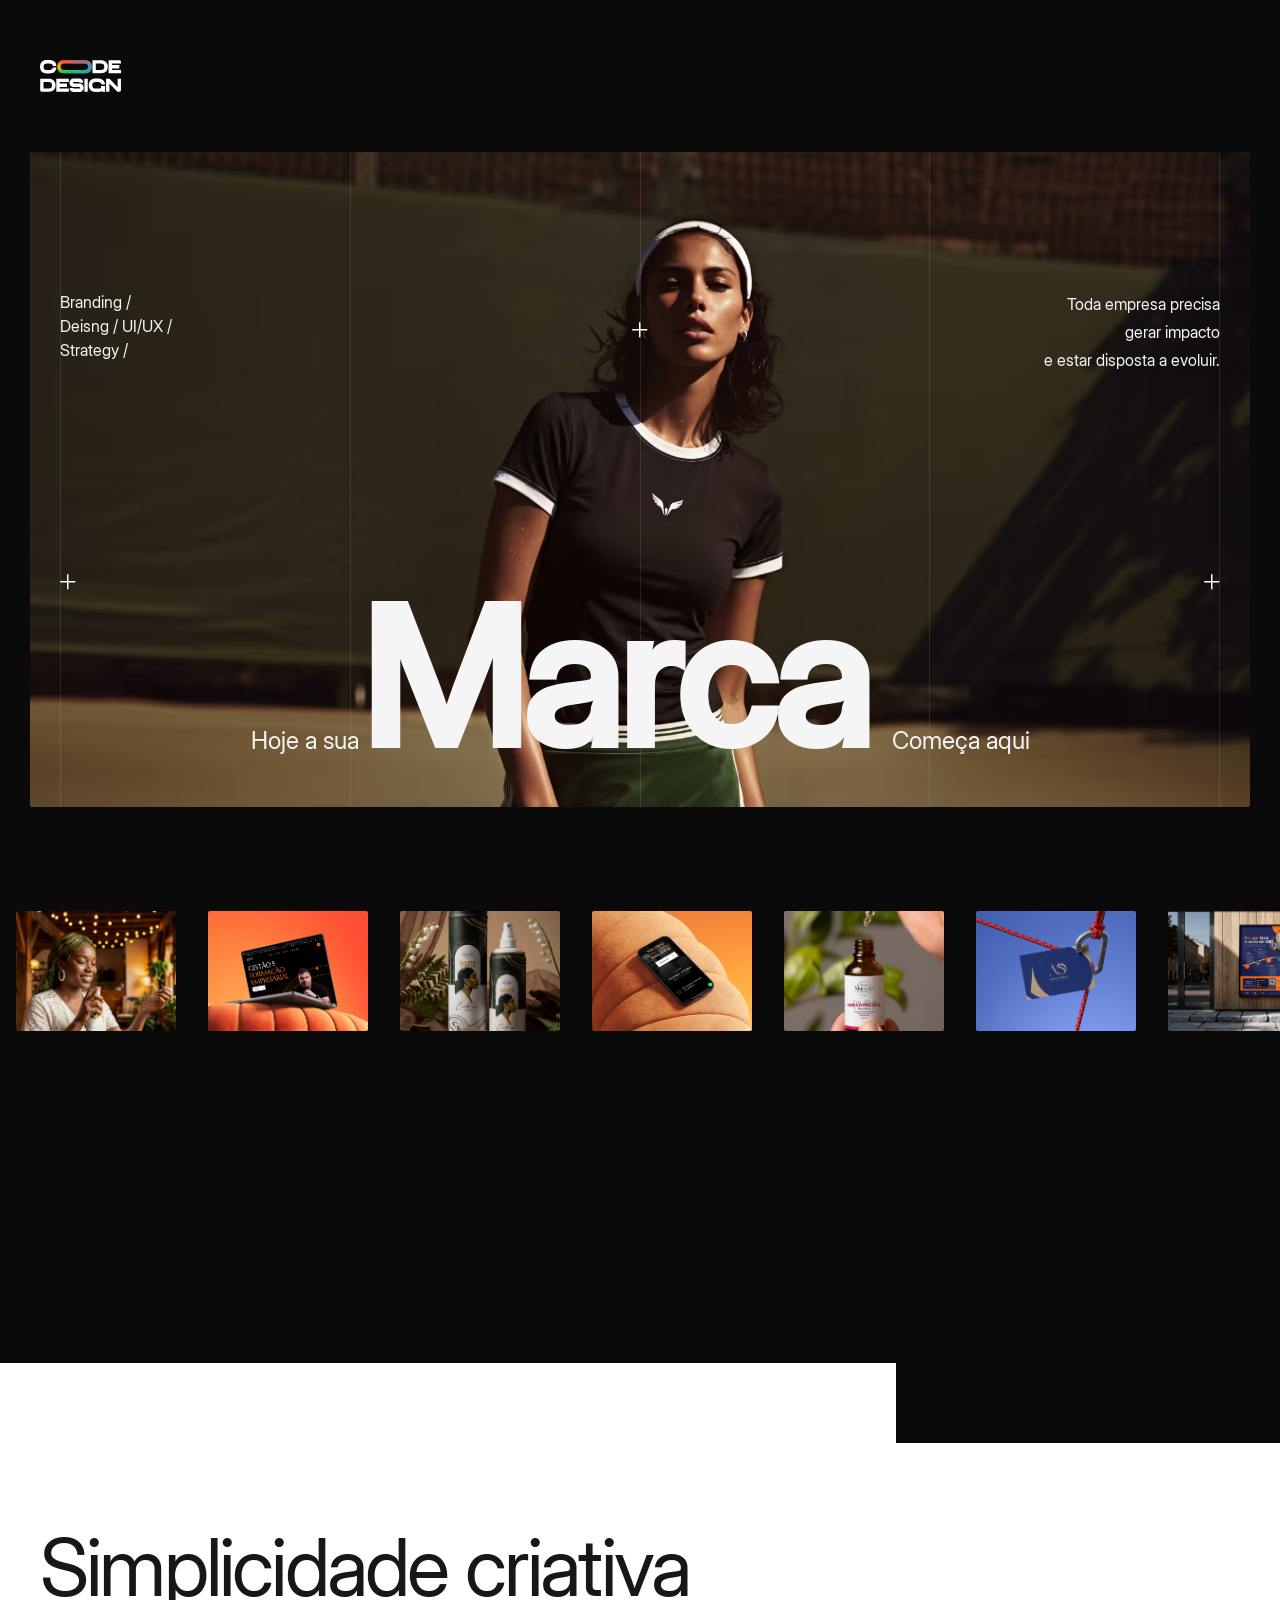
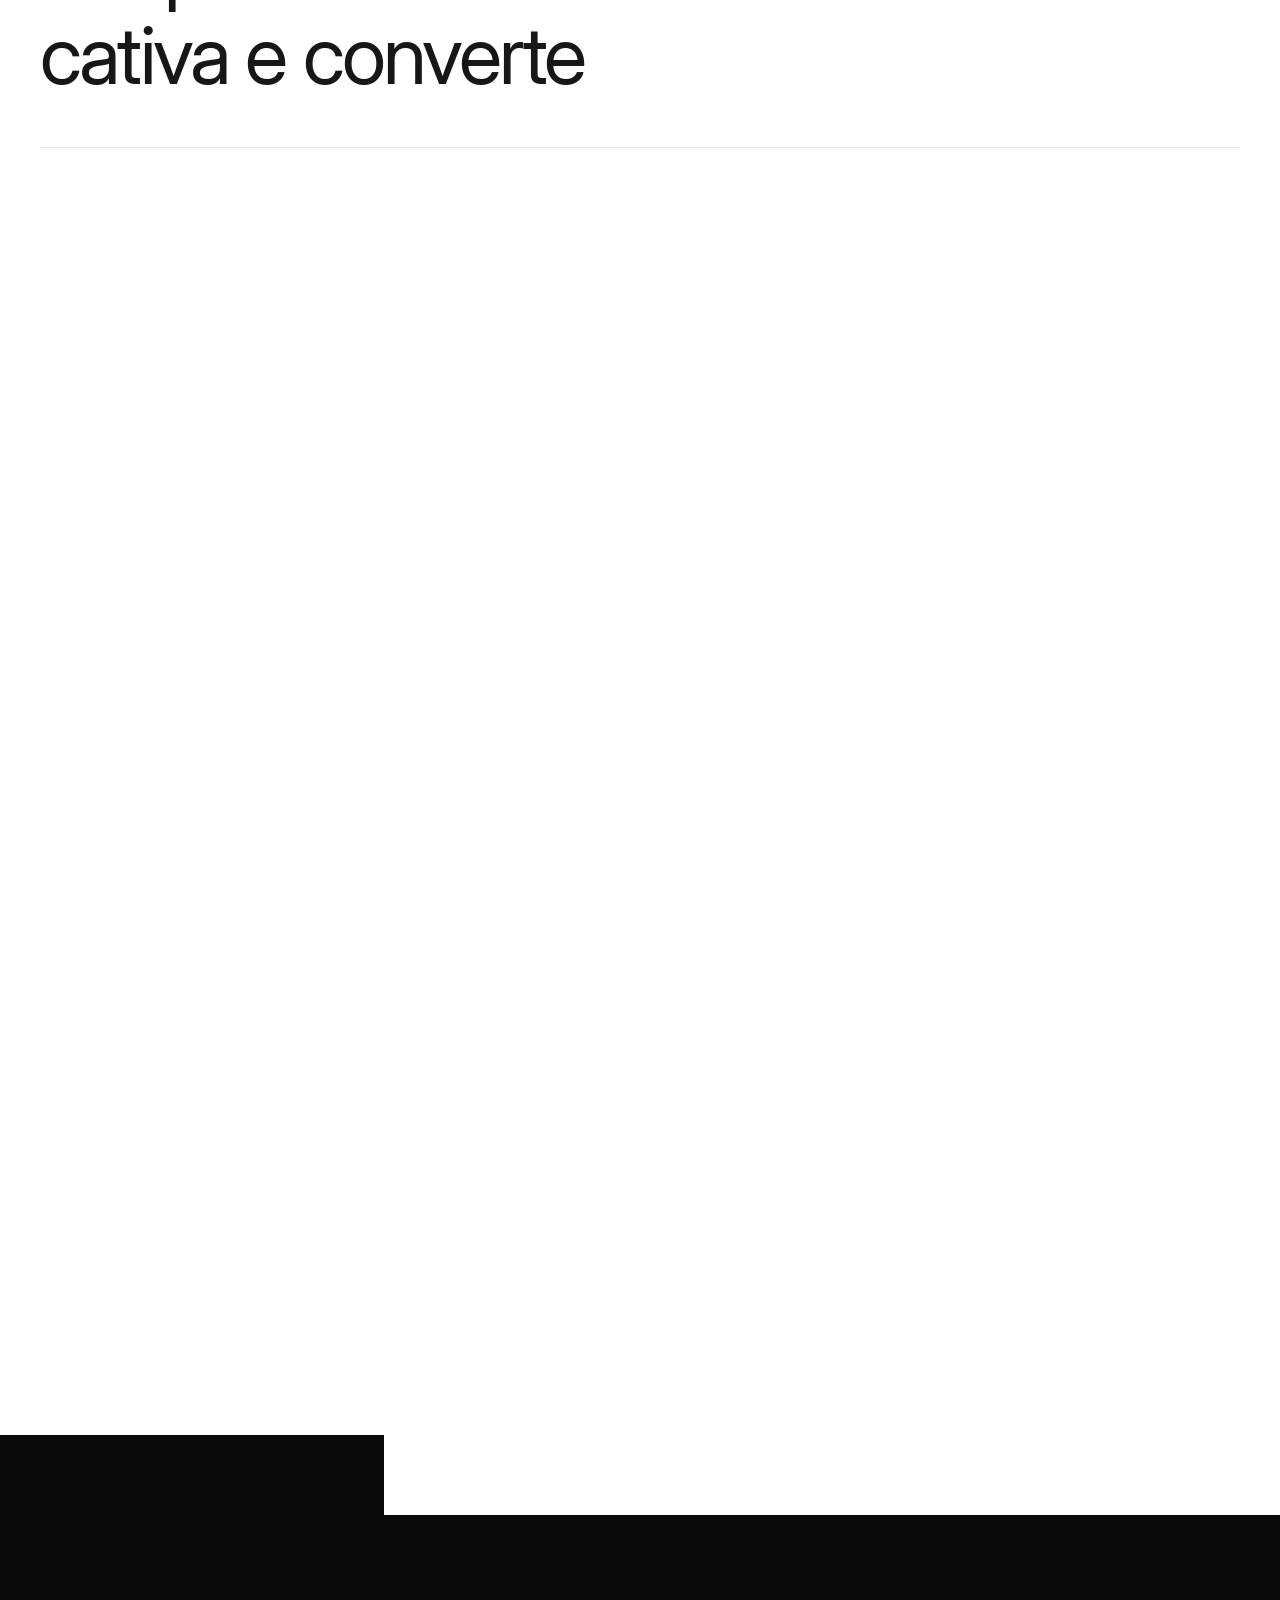
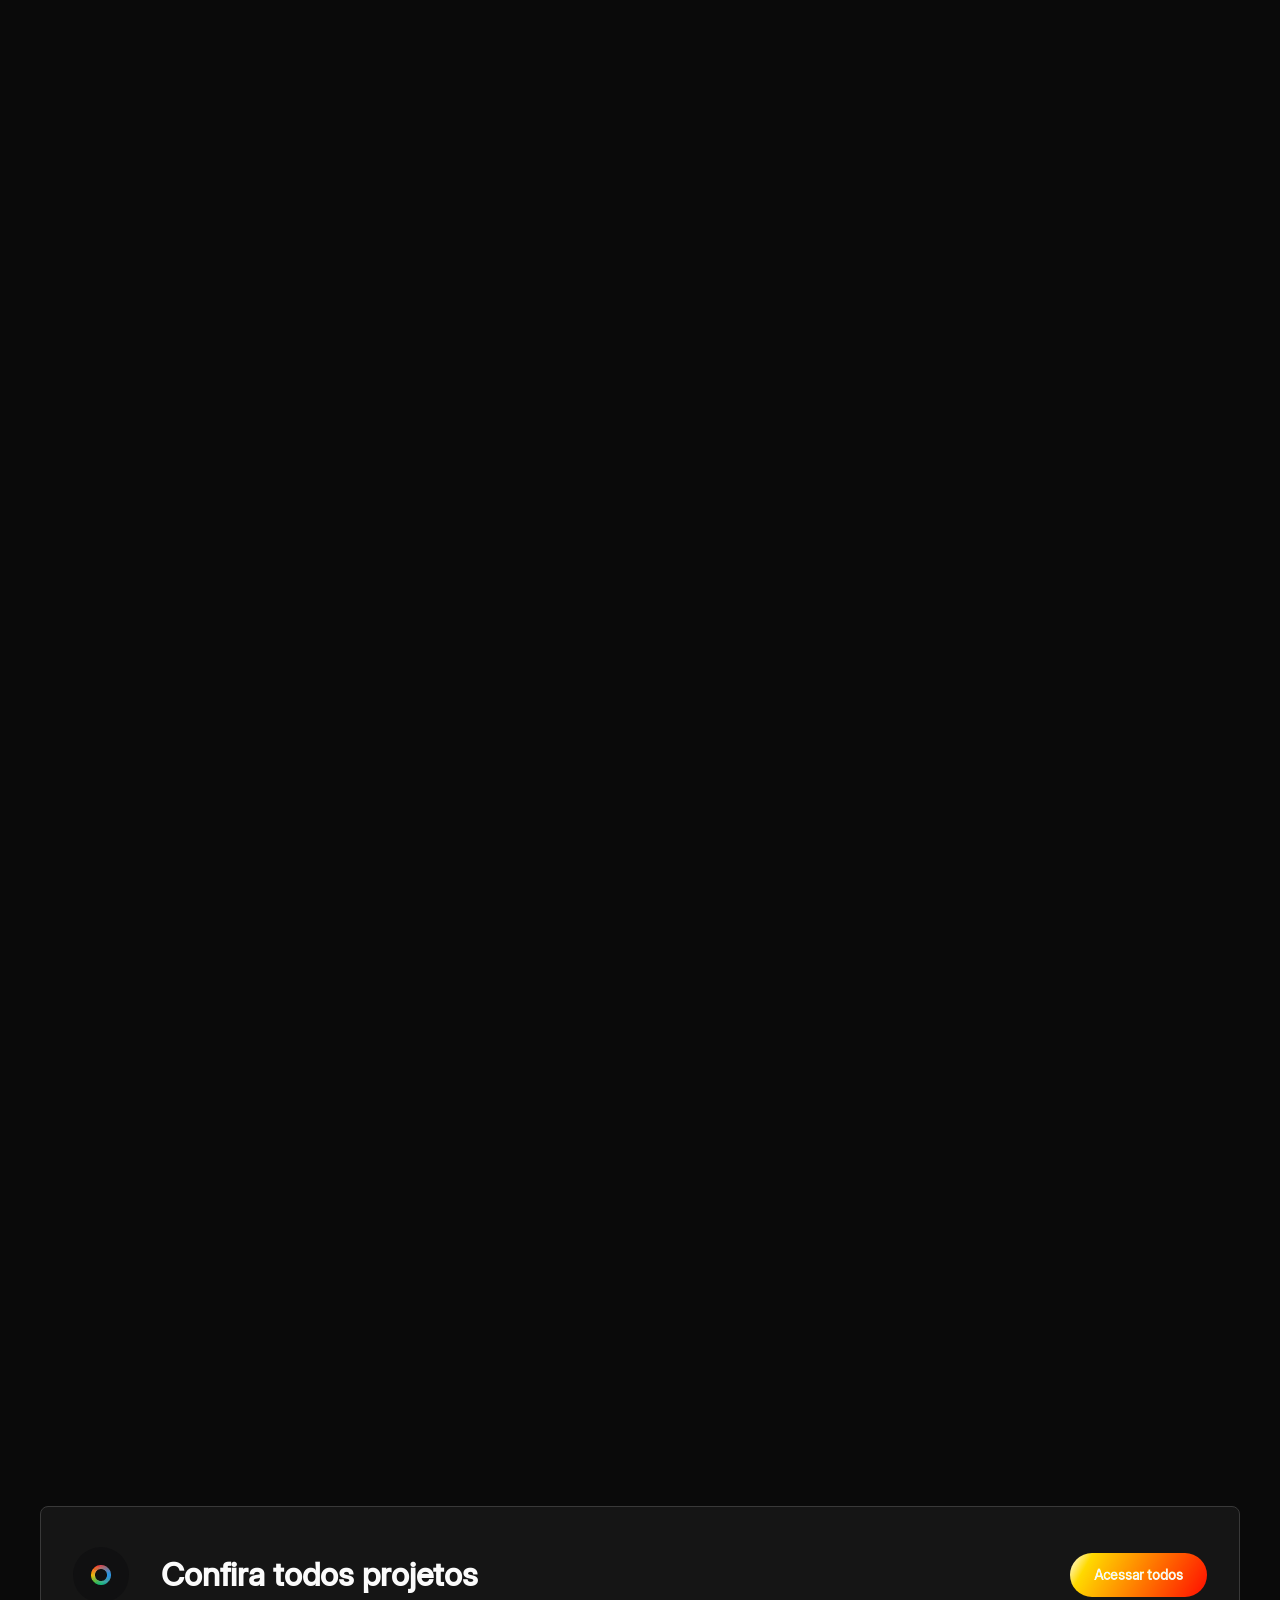
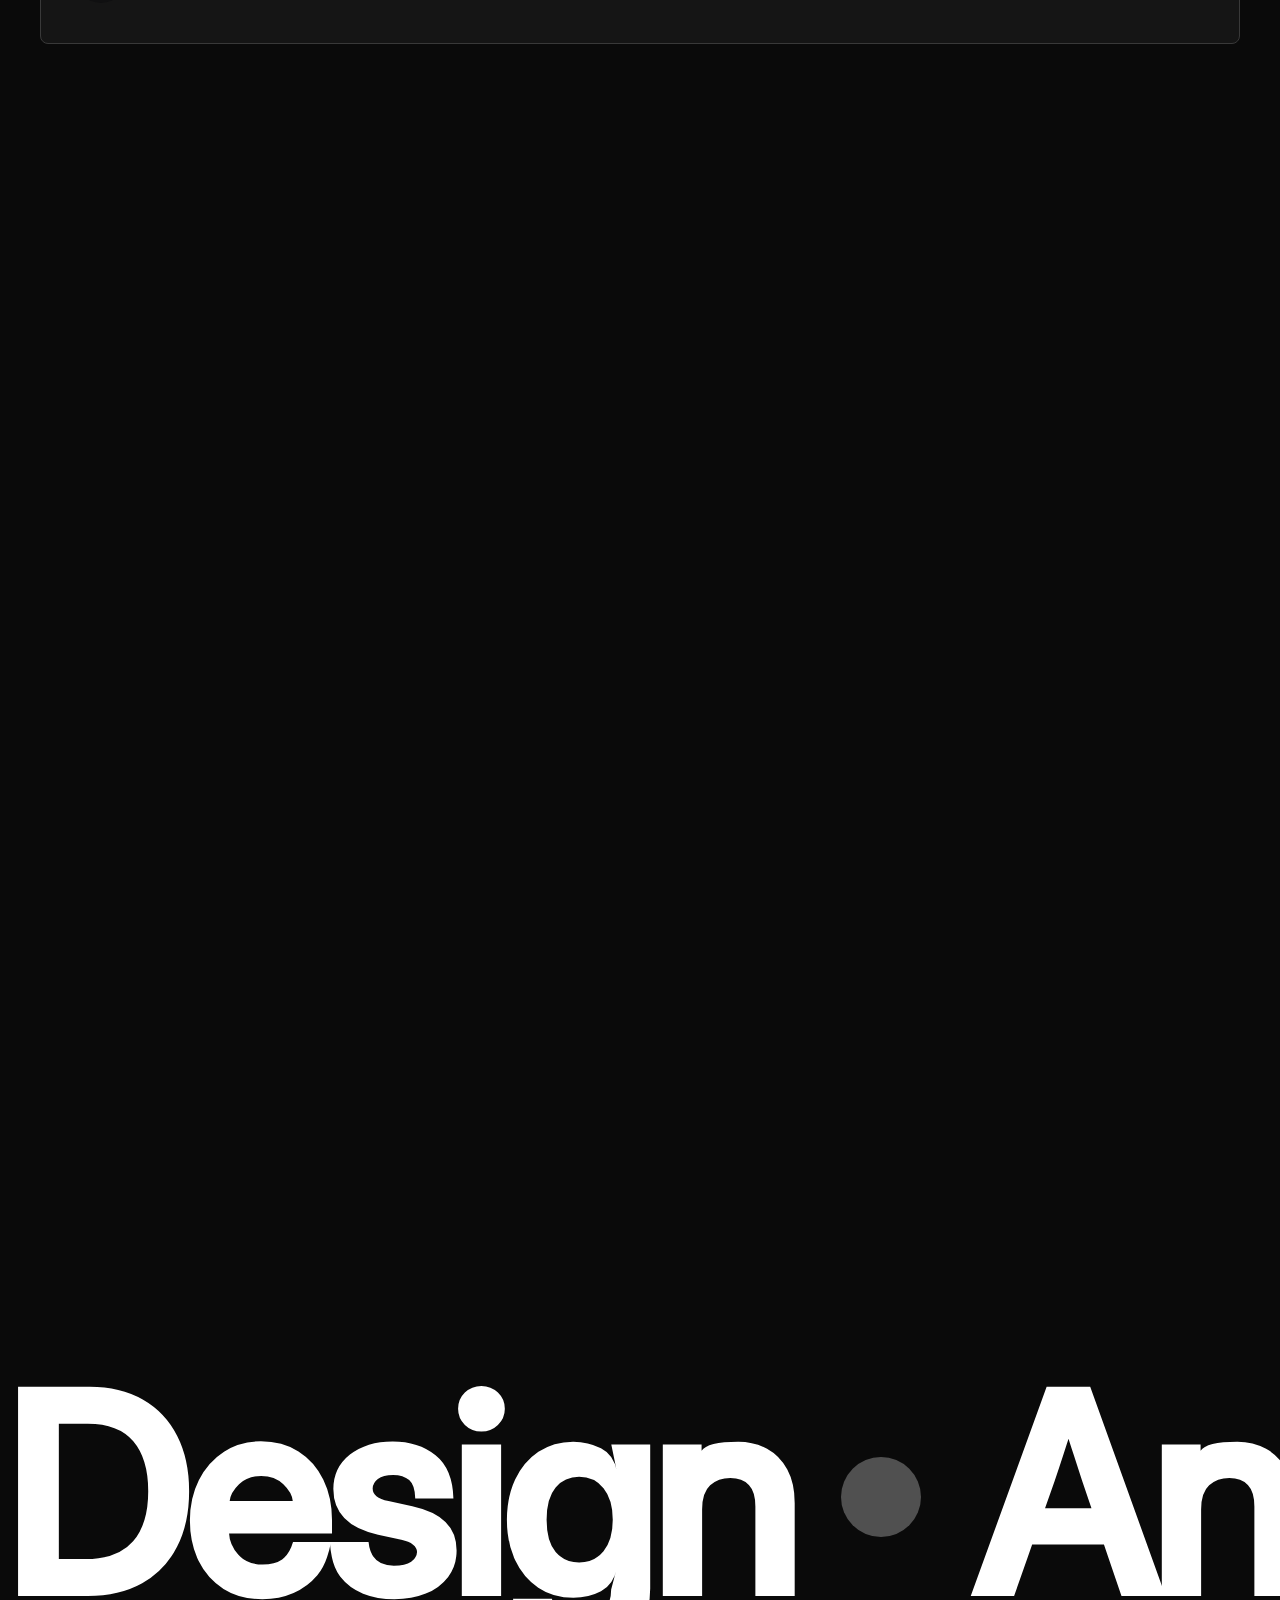
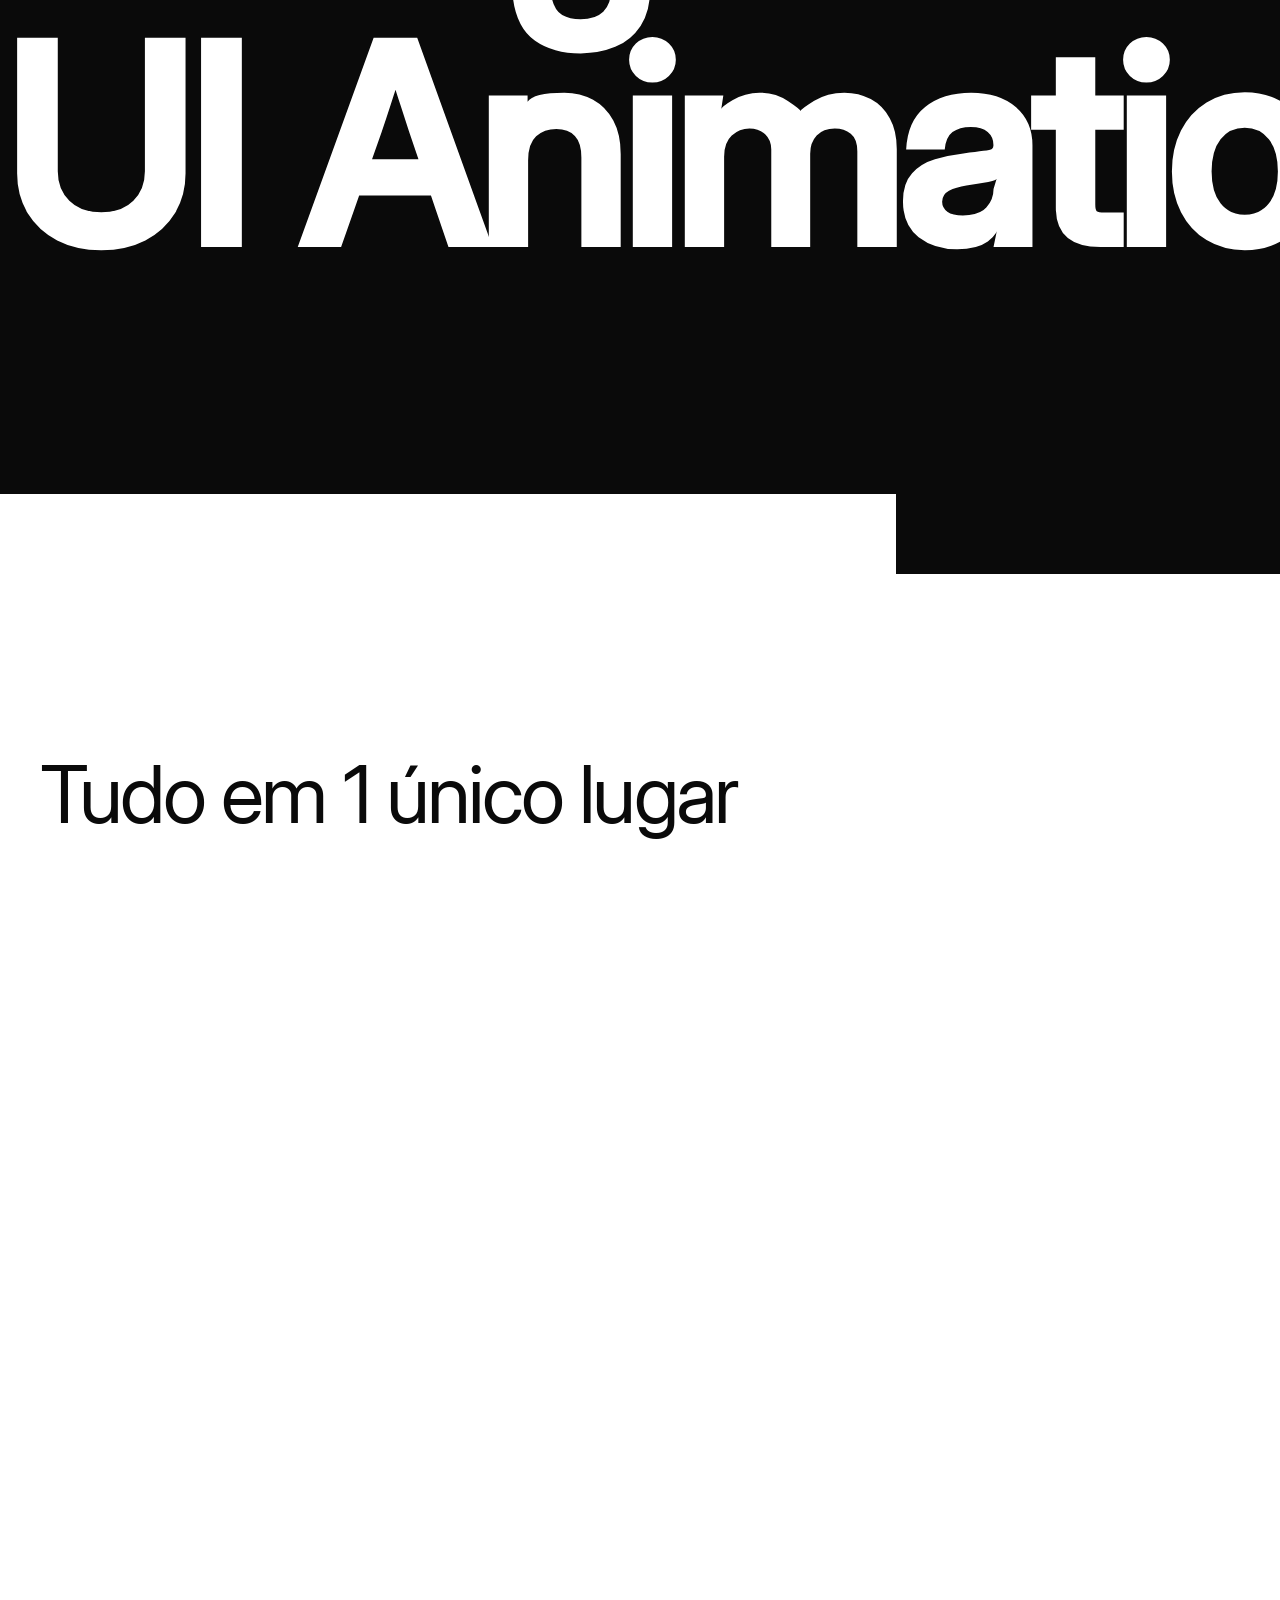
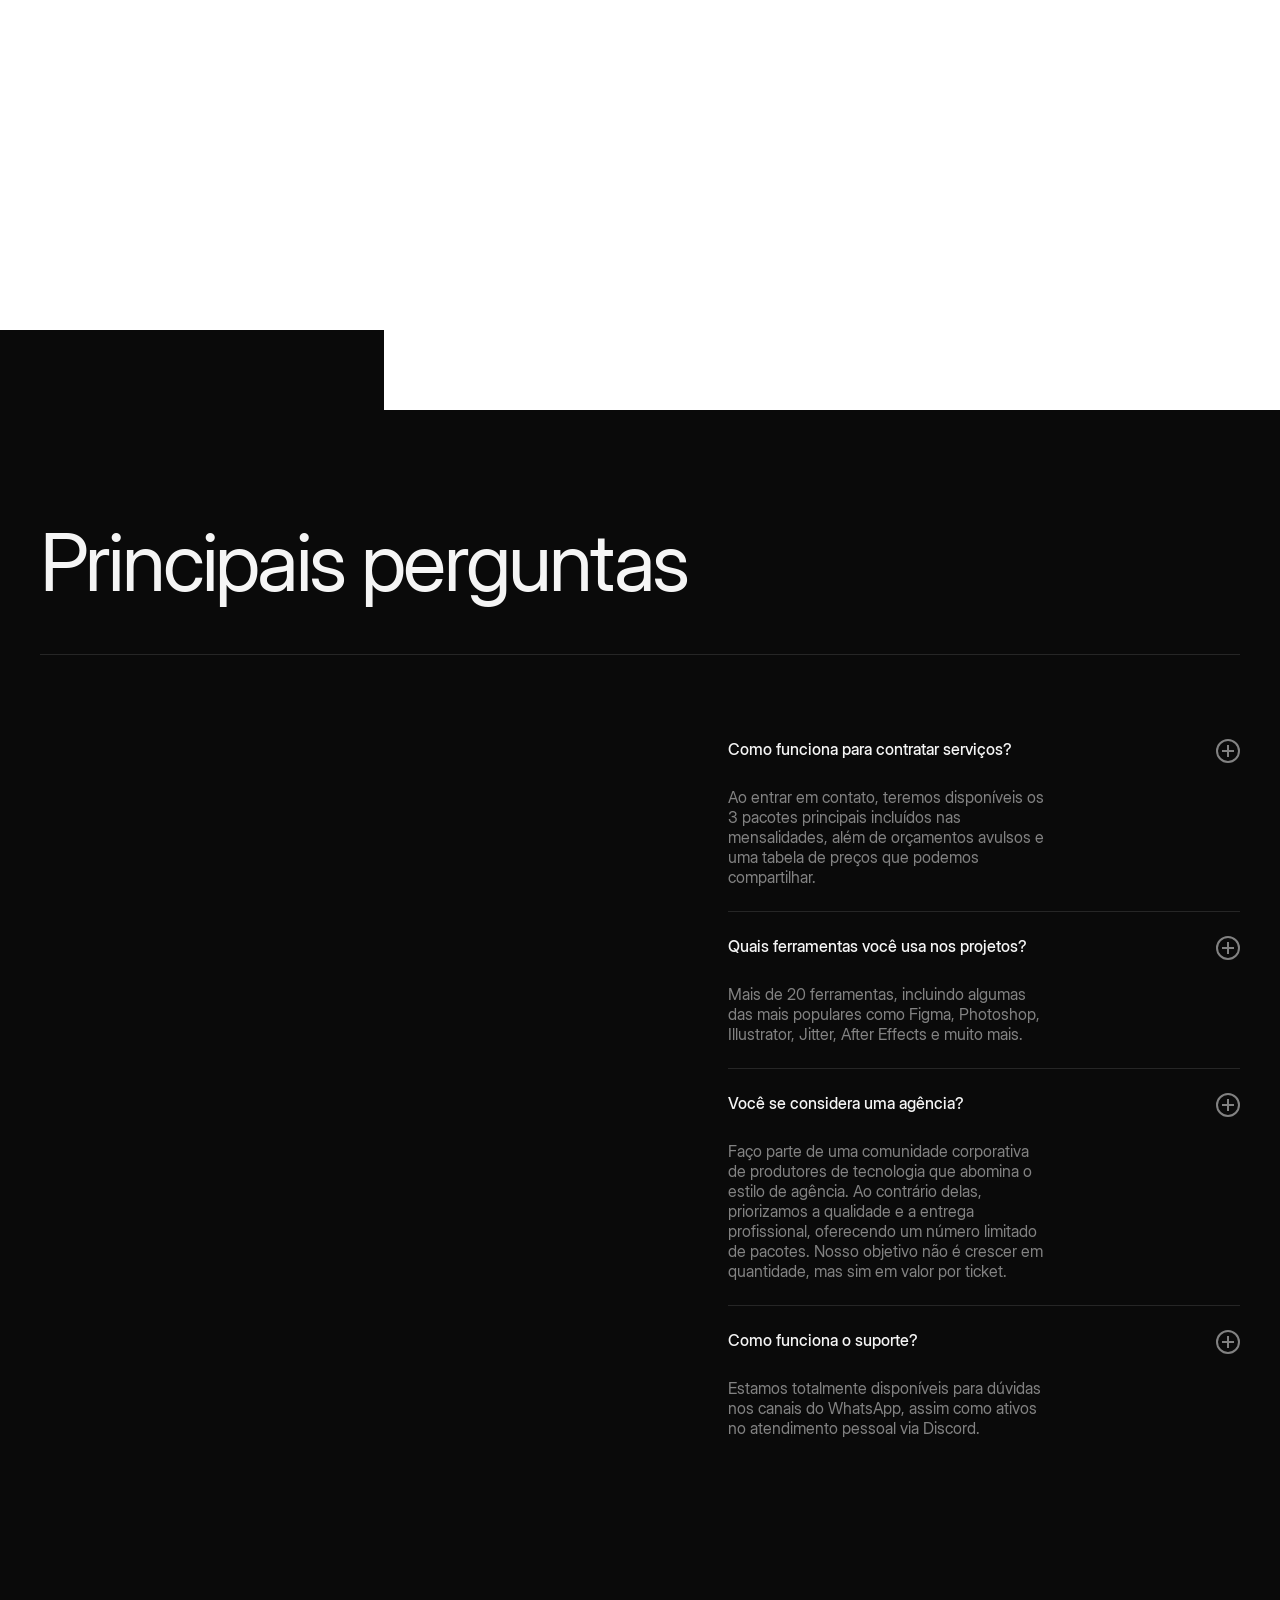
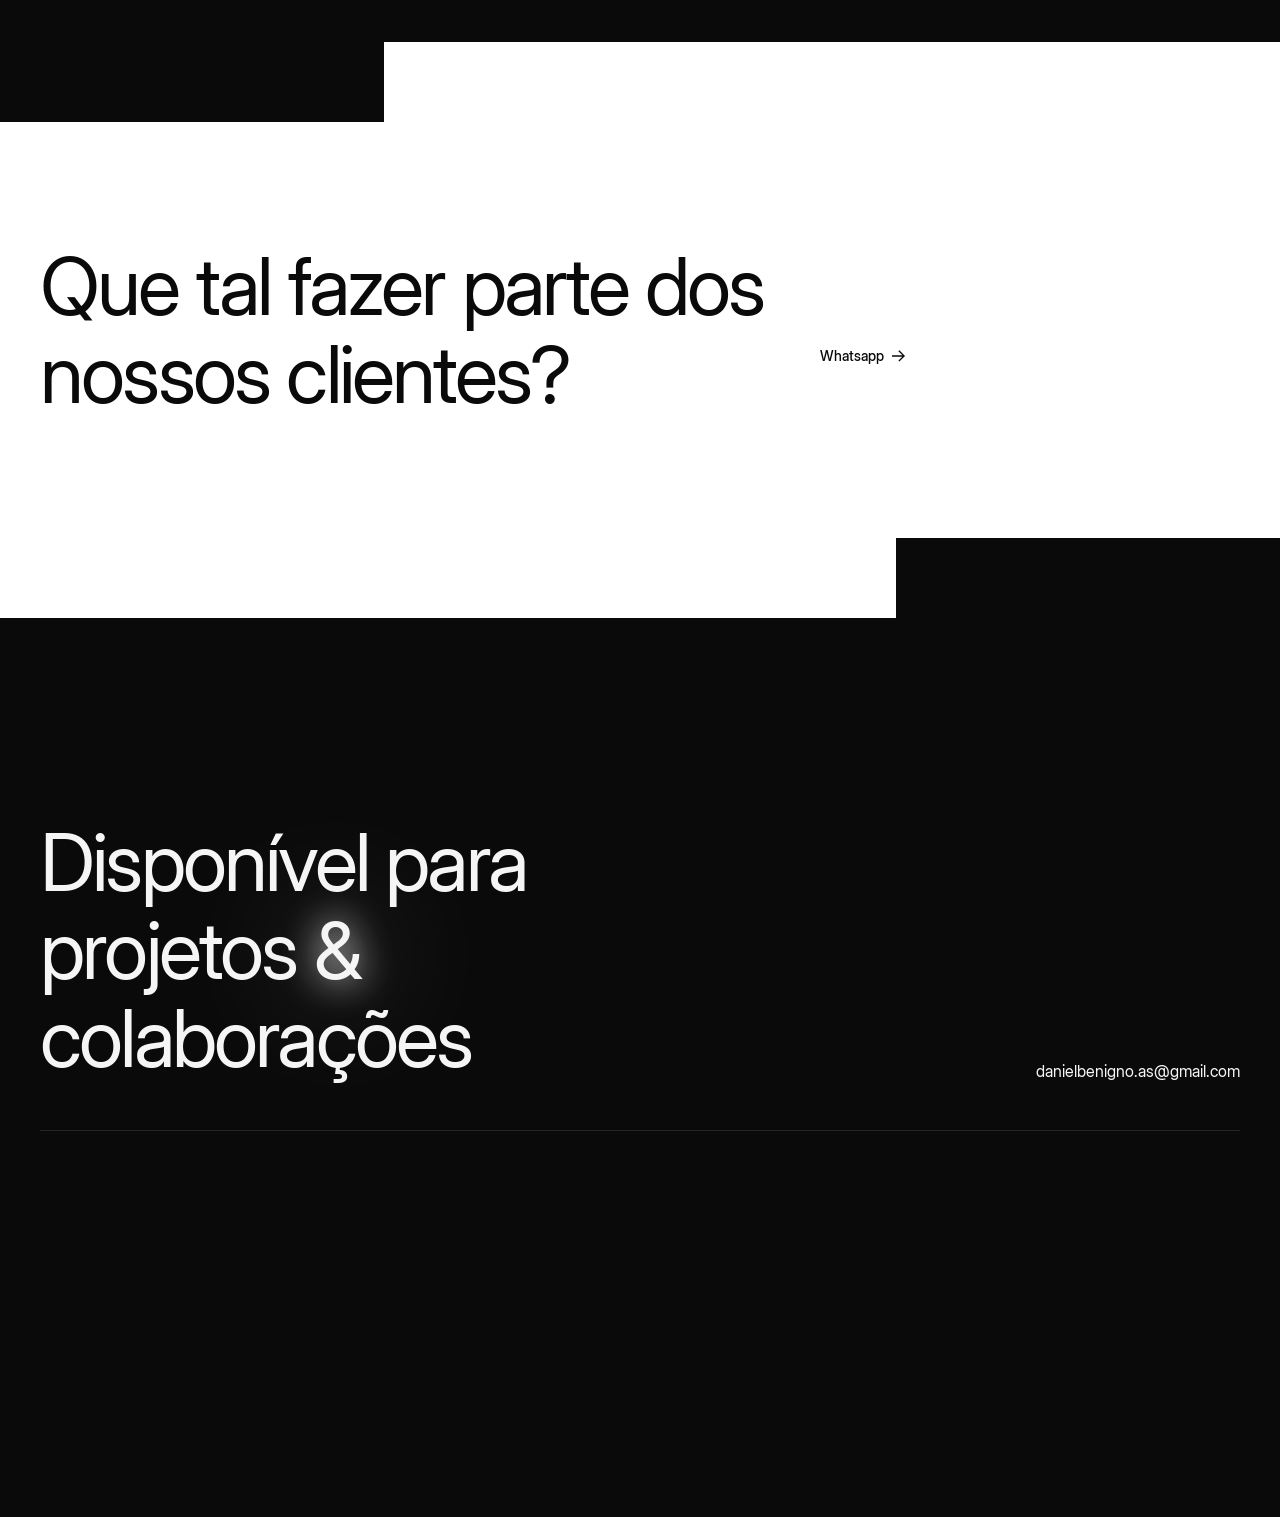
==== index.html @ b6d9d959 "Atualização visual capa, itens, fotos e afins." ====
<!DOCTYPE html><!--  This site was created in Webflow. https://webflow.com  --><!--  Last Published: Fri Mar 13 2026 16:46:18 GMT+0000 (Coordinated Universal Time)  -->
<html data-wf-page="696d16bebfe82777b9c3d9c4" data-wf-site="696d16bdbfe82777b9c3d969">
<head>
  <meta charset="utf-8">
  <title>Code Design - Criação, gestão e publicação de marcas</title>
  <meta content="Desenvolvimento de sites, brand, identidade e muito mais, formulamos sua empresa do zero, cada forma de comunicação, ideia, imagem, anúncios tudo em um lugar." name="description">
  <meta content="Code Design - Criação, gestão e publicação de marcas" property="og:title">
  <meta content="Desenvolvimento de sites, brand, identidade e muito mais, formulamos sua empresa do zero, cada forma de comunicação, ideia, imagem, anúncios tudo em um lugar." property="og:description">
  <meta content="https://cdn.prod.website-files.com/696d16bdbfe82777b9c3d969/69b1088f12e304557699d11d_codedesign-opengraph%203.png" property="og:image">
  <meta content="Code Design - Criação, gestão e publicação de marcas" property="twitter:title">
  <meta content="Desenvolvimento de sites, brand, identidade e muito mais, formulamos sua empresa do zero, cada forma de comunicação, ideia, imagem, anúncios tudo em um lugar." property="twitter:description">
  <meta property="og:type" content="website">
  <meta content="summary_large_image" name="twitter:card">
  <meta content="width=device-width, initial-scale=1" name="viewport">
  <meta content="Webflow" name="generator">
  <link href="css/normalize.css" rel="stylesheet" type="text/css">
  <link href="css/webflow.css" rel="stylesheet" type="text/css">
  <link href="css/daniels-marvelous-site-117008.webflow.css" rel="stylesheet" type="text/css">
  <style>html.w-mod-js:not(.w-mod-ix3) :is([data-load-text], .nav_logo, .nav_menu_text, .nav_cta, .home-hero_title) {visibility: hidden !important;}</style>
  <script type="text/javascript">!function(o,c){var n=c.documentElement,t=" w-mod-";n.className+=t+"js",("ontouchstart"in o||o.DocumentTouch&&c instanceof DocumentTouch)&&(n.className+=t+"touch")}(window,document);</script>
  <link href="images/favicon.jpg" rel="shortcut icon" type="image/x-icon">
  <link href="images/webclip.jpg" rel="apple-touch-icon">
</head>
<body>
  <div class="page-wrapper">
    <div class="global-styles w-embed">
      <style>
/* Make text look crisper and more legible in all browsers */
body {
  -webkit-font-smoothing: antialiased;
  -moz-osx-font-smoothing: grayscale;
  font-smoothing: antialiased;
  text-rendering: optimizeLegibility;
}
/* Focus state style for keyboard navigation for the focusable elements */
*[tabindex]:focus-visible,
  input[type="file"]:focus-visible {
   outline: 0.125rem solid #4d65ff;
   outline-offset: 0.125rem;
}
/* Set color style to inherit */
.inherit-color * {
    color: inherit;
}
/* Get rid of top margin on first element in any rich text element */
.w-richtext > :not(div):first-child, .w-richtext > div:first-child > :first-child {
  margin-top: 0 !important;
}
/* Get rid of bottom margin on last element in any rich text element */
.w-richtext>:last-child, .w-richtext ol li:last-child, .w-richtext ul li:last-child {
	margin-bottom: 0 !important;
}
/* Make sure containers never lose their center alignment */
.container-medium,.container-small, .container-large {
	margin-right: auto !important;
  margin-left: auto !important;
}
/* 
Make the following elements inherit typography styles from the parent and not have hardcoded values. 
Important: You will not be able to style for example "All Links" in Designer with this CSS applied.
Uncomment this CSS to use it in the project. Leave this message for future hand-off.
*/
/*
a,
.w-input,
.w-select,
.w-tab-link,
.w-nav-link,
.w-dropdown-btn,
.w-dropdown-toggle,
.w-dropdown-link {
  color: inherit;
  text-decoration: inherit;
  font-size: inherit;
}
*/
/* Apply "..." after 3 lines of text */
.text-style-3lines {
	display: -webkit-box;
	overflow: hidden;
	-webkit-line-clamp: 3;
	-webkit-box-orient: vertical;
}
/* Apply "..." after 2 lines of text */
.text-style-2lines {
	display: -webkit-box;
	overflow: hidden;
	-webkit-line-clamp: 2;
	-webkit-box-orient: vertical;
}
/* These classes are never overwritten */
.hide {
  display: none !important;
}
@media screen and (max-width: 991px) {
    .hide, .hide-tablet {
        display: none !important;
    }
}
  @media screen and (max-width: 767px) {
    .hide-mobile-landscape{
      display: none !important;
    }
}
  @media screen and (max-width: 479px) {
    .hide-mobile{
      display: none !important;
    }
    .home-hero_title .float-right{float:none;}
}
.margin-0 {
  margin: 0rem !important;
}
.padding-0 {
  padding: 0rem !important;
}
.spacing-clean {
padding: 0rem !important;
margin: 0rem !important;
}
.margin-top {
  margin-right: 0rem !important;
  margin-bottom: 0rem !important;
  margin-left: 0rem !important;
}
.padding-top {
  padding-right: 0rem !important;
  padding-bottom: 0rem !important;
  padding-left: 0rem !important;
}
.margin-right {
  margin-top: 0rem !important;
  margin-bottom: 0rem !important;
  margin-left: 0rem !important;
}
.padding-right {
  padding-top: 0rem !important;
  padding-bottom: 0rem !important;
  padding-left: 0rem !important;
}
.margin-bottom {
  margin-top: 0rem !important;
  margin-right: 0rem !important;
  margin-left: 0rem !important;
}
.padding-bottom {
  padding-top: 0rem !important;
  padding-right: 0rem !important;
  padding-left: 0rem !important;
}
.margin-left {
  margin-top: 0rem !important;
  margin-right: 0rem !important;
  margin-bottom: 0rem !important;
}
.padding-left {
  padding-top: 0rem !important;
  padding-right: 0rem !important;
  padding-bottom: 0rem !important;
}
.margin-horizontal {
  margin-top: 0rem !important;
  margin-bottom: 0rem !important;
}
.padding-horizontal {
  padding-top: 0rem !important;
  padding-bottom: 0rem !important;
}
.margin-vertical {
  margin-right: 0rem !important;
  margin-left: 0rem !important;
}
.padding-vertical {
  padding-right: 0rem !important;
  padding-left: 0rem !important;
}
/* Custom CSS */
.wf-control {opacity:0;}
h1,h2,h3,h4,h5,h6{font-weight:400;}
.menu_button-mobile svg path{fill:currentColor;}
.navbar_projects-link:has(.w--current) {
  color:var(--_theme-colors---text--primary);
}
/* Project Marquee Animation*/
.projects_marquee-list {
  animation: marquee 40s linear infinite;
  animation-delay: 0.2s;
}
.projects_marquee:hover .projects_marquee-list {
  animation-play-state: paused;
}
@keyframes marquee {
  from {
    transform: translateX(0);
  }
  to {
    transform: translateX(-100%);
  }
}
/* Project Marquee Animation*/
.faq:first-child{padding-top:0; border:none;}
@media (max-width: 992px) {
	.menu_button-mobile{display:flex!important;}
  .menu_button-mobile.w--open .menu_button-icon{display:none;}
  .menu_button-mobile.w--open .menu_button-icon.is-close{display:block;}
}
</style>
    </div>
    <div data-animation="default" data-collapse="medium" data-duration="400" data-easing="ease" data-easing2="ease" data-doc-height="1" role="banner" class="nav w-nav">
      <div class="nav_component">
        <div class="padding-global">
          <div class="nav_container">
            <a href="index.html" aria-current="page" class="nav_brand w-nav-brand w--current"><img src="images/Logo.svg" loading="lazy" width="81" alt=""></a>
            <nav role="navigation" class="nav_menu-wrap w-nav-menu">
              <div class="nav_menu-content">
                <div class="nav_menu">
                  <a href="index.html" aria-current="page" class="nav_menu_text w-nav-link w--current">Home</a>
                  <a href="projetos.html" class="nav_menu_text w-nav-link">Projetos</a>
                  <a href="pricing.html" class="nav_menu_text w-nav-link">Pacotes mensais</a>
                </div>
                <div class="nav_cta-mobile">
                  <div class="nav_menu-social">
                    <a data-load-text="" href="https://x.com/" target="_blank" class="social_link">X</a>
                    <a data-load-text="" href="https://www.linkedin.com/" target="_blank" class="social_link">LinkedIn</a>
                    <a data-load-text="" href="https://www.instagram.com/" target="_blank" class="social_link">Instagram</a>
                  </div>
                  <a href="#" class="footer_contact-email"><span data-load-text="">hello@eclipsis.com</span></a>
                </div>
              </div>
            </nav>
            <div class="overflow-hidden">
              <div class="nav_cta">
                <a data-w-id="19a55963-a69b-4345-a3b6-fef10cc48aab" href="https://wa.me/5573981904957?text=Ol%C3%A1%2C%20tudo%20bom%3F%20Gostaria%20de%20saber%20mais%20sobre%20seus%20servi%C3%A7os" target="_blank" class="button w-inline-block"><span class="text-size-sm">Whatsapp</span>
                  <div class="button_icon"><svg xmlns="http://www.w3.org/2000/svg" width="100%" viewbox="0 0 11 9" fill="none" class="icon-1x1-sm-minus">
                      <path d="M5.76953 8.91406L5.00391 8.14844L6.44629 6.71289C6.7334 6.42578 7.03418 6.13411 7.34863 5.83789C7.66309 5.53711 7.9707 5.24772 8.27148 4.96973C8.06185 4.97884 7.85221 4.98796 7.64258 4.99707C7.43294 5.00163 7.22331 5.00391 7.01367 5.00391H0V3.91016H7.01367C7.22331 3.91016 7.43294 3.91471 7.64258 3.92383C7.85221 3.92839 8.06185 3.93522 8.27148 3.94434C7.9707 3.66634 7.66309 3.37923 7.34863 3.08301C7.03418 2.78223 6.7334 2.48828 6.44629 2.20117L5.00391 0.765625L5.76953 0L10.2266 4.45703L5.76953 8.91406Z" fill="currentColor"></path>
                    </svg><svg xmlns="http://www.w3.org/2000/svg" width="100%" viewbox="0 0 11 9" fill="none" class="icon-1x1-sm-minus">
                      <path d="M5.76953 8.91406L5.00391 8.14844L6.44629 6.71289C6.7334 6.42578 7.03418 6.13411 7.34863 5.83789C7.66309 5.53711 7.9707 5.24772 8.27148 4.96973C8.06185 4.97884 7.85221 4.98796 7.64258 4.99707C7.43294 5.00163 7.22331 5.00391 7.01367 5.00391H0V3.91016H7.01367C7.22331 3.91016 7.43294 3.91471 7.64258 3.92383C7.85221 3.92839 8.06185 3.93522 8.27148 3.94434C7.9707 3.66634 7.66309 3.37923 7.34863 3.08301C7.03418 2.78223 6.7334 2.48828 6.44629 2.20117L5.00391 0.765625L5.76953 0L10.2266 4.45703L5.76953 8.91406Z" fill="currentColor"></path>
                    </svg></div>
                </a>
              </div>
            </div>
            <div class="menu_button-mobile w-nav-button"><svg data-w-id="161a934a-7f4c-e2c4-fb4d-adb0cd07892f" xmlns="http://www.w3.org/2000/svg" width="100%" viewbox="0 0 24 24" fill="none" class="menu_button-icon">
                <path fill-rule="evenodd" clip-rule="evenodd" d="M3 6.75C3 6.33579 3.33579 6 3.75 6H20.25C20.6642 6 21 6.33579 21 6.75C21 7.16421 20.6642 7.5 20.25 7.5H3.75C3.33579 7.5 3 7.16421 3 6.75ZM3 12C3 11.5858 3.33579 11.25 3.75 11.25H20.25C20.6642 11.25 21 11.5858 21 12C21 12.4142 20.6642 12.75 20.25 12.75H3.75C3.33579 12.75 3 12.4142 3 12ZM11.25 17.25C11.25 16.8358 11.5858 16.5 12 16.5H20.25C20.6642 16.5 21 16.8358 21 17.25C21 17.6642 20.6642 18 20.25 18H12C11.5858 18 11.25 17.6642 11.25 17.25Z" fill="currentColor"></path>
              </svg><svg xmlns="http://www.w3.org/2000/svg" width="100%" viewbox="0 0 24 24" fill="none" class="menu_button-icon is-close">
                <path d="M20.25 3.75L3.75 20.25" stroke="currentColor" stroke-width="2" stroke-linejoin="round"></path>
                <path d="M20.25 20.25L3.75 3.75" stroke="currentColor" stroke-width="2" stroke-linejoin="round"></path>
              </svg></div>
          </div>
        </div>
      </div>
    </div>
    <main class="main-wrapper">
      <section class="section">
        <div class="header">
          <h2 class="heading-style-h2">Sua <span class="text-span-3">Marca</span> começa aqui</h2>
        </div>
        <div class="hero_main">
          <div class="hero-bg-image-wrap"><img width="Auto" height="Auto" alt="Close-up side profile of a person with short blonde hair and large round glasses against an orange background." src="images/hero_image_1.avif" loading="eager" srcset="images/hero_image_1.avif 500w, images/hero_image_1.avif 800w, images/hero_image_1.avif 1920w" sizes="(max-width: 1919px) 100vw, 1920px" class="hero-bg-image"></div>
          <div class="page-padding top">
            <div class="container-2 hero">
              <div class="hero-top">
                <div class="body-shape middle">
                  <div class="plus-icon-shape w-embed"><svg width="16" height="16" viewbox="0 0 16 16" fill="none" xmlns="http://www.w3.org/2000/svg">
                      <path d="M14.75 7.74854L0.75 7.74853" stroke="currentColor" stroke-width="1.5" stroke-linecap="round"></path>
                      <path d="M7.74805 0.75L7.74805 14.75" stroke="currentColor" stroke-width="1.5" stroke-linecap="round"></path>
                    </svg></div>
                </div>
                <div class="hero-top-left text-ms">
                  <div>Branding /<br>Deisng / UI/UX /<br>Strategy /</div>
                </div>
                <div id="w-node-fa576322-b214-6cbd-6e77-c93c2af65eba-b9c3d9c4" class="hero-top-right">
                  <div class="hero-top-right text-ms">Toda empresa precisa<br>gerar impacto<br>e estar disposta a evoluir.</div>
                </div>
              </div>
              <div class="hero-bottom">
                <div class="body-shape right">
                  <div class="plus-icon-shape w-embed"><svg width="16" height="16" viewbox="0 0 16 16" fill="none" xmlns="http://www.w3.org/2000/svg">
                      <path d="M14.75 7.74854L0.75 7.74853" stroke="currentColor" stroke-width="1.5" stroke-linecap="round"></path>
                      <path d="M7.74805 0.75L7.74805 14.75" stroke="currentColor" stroke-width="1.5" stroke-linecap="round"></path>
                    </svg></div>
                </div>
                <div class="body-shape left">
                  <div class="plus-icon-shape w-embed"><svg width="16" height="16" viewbox="0 0 16 16" fill="none" xmlns="http://www.w3.org/2000/svg">
                      <path d="M14.75 7.74854L0.75 7.74853" stroke="currentColor" stroke-width="1.5" stroke-linecap="round"></path>
                      <path d="M7.74805 0.75L7.74805 14.75" stroke="currentColor" stroke-width="1.5" stroke-linecap="round"></path>
                    </svg></div>
                </div>
                <div class="hero-heading-wrap">
                  <div class="body-text-1 cc-1">Hoje a sua</div>
                  <div class="display-01 hero-title laptop">Marca</div>
                  <div class="hero-heading-small body-text-1">Começa aqui</div>
                </div>
              </div>
            </div>
          </div>
          <div class="bg-line-wrap">
            <div class="bg-line"></div>
            <div class="bg-line"></div>
            <div class="bg-line"></div>
            <div class="bg-line"></div>
            <div class="bg-line"></div>
          </div>
        </div>
        <div class="home-hero_projects">
          <div class="projects_marquee">
            <div class="projects_marquee-list">
              <a aria-label="project item link" href="projetos.html" class="projects_marquee-item w-inline-block"><img sizes="(max-width: 1350px) 100vw, 1350px" srcset="images/Mcokup-list-3.avif 500w, images/Mcokup-list-3.avif 1350w" alt="" loading="lazy" src="images/Mcokup-list-3.avif" class="project_marquee-img"></a>
              <a aria-label="project item link" href="projetos.html" class="projects_marquee-item w-inline-block"><img sizes="(max-width: 1350px) 100vw, 1350px" srcset="images/Mcokup-list-5.avif 500w, images/Mcokup-list-5.avif 800w, images/Mcokup-list-5.avif 1350w" alt="" loading="lazy" src="images/Mcokup-list-5.avif" class="project_marquee-img"></a>
              <a aria-label="project item link" href="projetos.html" class="projects_marquee-item w-inline-block"><img sizes="(max-width: 1350px) 100vw, 1350px" srcset="images/Mcokup-list-2.avif 500w, images/Mcokup-list-2.avif 1350w" alt="" loading="lazy" src="images/Mcokup-list-2.avif" class="project_marquee-img"></a>
              <a aria-label="project item link" href="projetos.html" class="projects_marquee-item w-inline-block"><img sizes="(max-width: 1350px) 100vw, 1350px" srcset="images/Mcokup-list-4.avif 500w, images/Mcokup-list-4.avif 800w, images/Mcokup-list-4.avif 1350w" alt="" loading="lazy" src="images/Mcokup-list-4.avif" class="project_marquee-img"></a>
              <a aria-label="project item link" href="projetos.html" class="projects_marquee-item w-inline-block"><img sizes="(max-width: 1350px) 100vw, 1350px" srcset="images/Mcokup-list-1.avif 500w, images/Mcokup-list-1.avif 1350w" alt="" loading="lazy" src="images/Mcokup-list-1.avif" class="project_marquee-img"></a>
            </div>
            <div class="projects_marquee-list">
              <a aria-label="project item link" href="projetos.html" class="projects_marquee-item w-inline-block"><img src="images/Mcokup-list-6.avif" loading="lazy" alt="" sizes="(max-width: 1350px) 100vw, 1350px" srcset="images/Mcokup-list-6.avif 500w, images/Mcokup-list-6.avif 800w, images/Mcokup-list-6.avif 1080w, images/Mcokup-list-6.avif 1350w" class="project_marquee-img"></a>
              <a aria-label="project item link" href="projetos.html" class="projects_marquee-item w-inline-block"><img src="images/Mcokup-list-9.avif" loading="lazy" alt="" sizes="(max-width: 1350px) 100vw, 1350px" srcset="images/Mcokup-list-9.avif 500w, images/Mcokup-list-9.avif 800w, images/Mcokup-list-9.avif 1080w, images/Mcokup-list-9.avif 1350w" class="project_marquee-img"></a>
              <a aria-label="project item link" href="projetos.html" class="projects_marquee-item w-inline-block"><img src="images/Mcokup-list-7.avif" loading="lazy" alt="" sizes="(max-width: 1350px) 100vw, 1350px" srcset="images/Mcokup-list-7.avif 500w, images/Mcokup-list-7.avif 800w, images/Mcokup-list-7.avif 1080w, images/Mcokup-list-7.avif 1350w" class="project_marquee-img"></a>
              <a aria-label="project item link" href="projetos.html" class="projects_marquee-item w-inline-block"><img src="images/Mcokup-list-10.avif" loading="lazy" alt="" sizes="(max-width: 1350px) 100vw, 1350px" srcset="images/Mcokup-list-10.avif 500w, images/Mcokup-list-10.avif 800w, images/Mcokup-list-10.avif 1080w, images/Mcokup-list-10.avif 1350w" class="project_marquee-img"></a>
              <a aria-label="project item link" href="projetos.html" class="projects_marquee-item w-inline-block"><img src="images/Mcokup-list-8.avif" loading="lazy" alt="" sizes="(max-width: 1350px) 100vw, 1350px" srcset="images/Mcokup-list-8.avif 500w, images/Mcokup-list-8.avif 800w, images/Mcokup-list-8.avif 1080w, images/Mcokup-list-8.avif 1350w" class="project_marquee-img"></a>
            </div>
            <div class="projects_marquee-list">
              <a aria-label="project item link" href="projetos.html" class="projects_marquee-item w-inline-block"><img src="images/Mcokup-list-3.avif" loading="lazy" alt="" sizes="(max-width: 1350px) 100vw, 1350px" srcset="images/Mcokup-list-3.avif 500w, images/Mcokup-list-3.avif 800w, images/Mcokup-list-3.avif 1080w, images/Mcokup-list-3.avif 1350w" class="project_marquee-img"></a>
              <a aria-label="project item link" href="projetos.html" class="projects_marquee-item w-inline-block"><img src="images/Mcokup-list-5.avif" loading="lazy" alt="" sizes="(max-width: 1350px) 100vw, 1350px" srcset="images/Mcokup-list-5.avif 500w, images/Mcokup-list-5.avif 800w, images/Mcokup-list-5.avif 1080w, images/Mcokup-list-5.avif 1350w" class="project_marquee-img"></a>
              <a aria-label="project item link" href="projetos.html" class="projects_marquee-item w-inline-block"><img src="images/Mcokup-list-2.avif" loading="lazy" alt="" sizes="(max-width: 1350px) 100vw, 1350px" srcset="images/Mcokup-list-2.avif 500w, images/Mcokup-list-2.avif 800w, images/Mcokup-list-2.avif 1080w, images/Mcokup-list-2.avif 1350w" class="project_marquee-img"></a>
              <a aria-label="project item link" href="projetos.html" class="projects_marquee-item w-inline-block"><img src="images/Mcokup-list-4.avif" loading="lazy" alt="" sizes="(max-width: 1350px) 100vw, 1350px" srcset="images/Mcokup-list-4.avif 500w, images/Mcokup-list-4.avif 800w, images/Mcokup-list-4.avif 1080w, images/Mcokup-list-4.avif 1350w" class="project_marquee-img"></a>
              <a aria-label="project item link" href="projetos.html" class="projects_marquee-item w-inline-block"><img src="images/Mcokup-list-1.avif" loading="lazy" alt="" sizes="(max-width: 1350px) 100vw, 1350px" srcset="images/Mcokup-list-1.avif 500w, images/Mcokup-list-1.avif 800w, images/Mcokup-list-1.avif 1080w, images/Mcokup-list-1.avif 1350w" class="project_marquee-img"></a>
            </div>
          </div>
        </div>
      </section>
      <div class="padding-global">
        <div class="container-large">
          <div class="home-hero_bottom">
            <div class="home-hero_subcontent">
              <p data-load-text="" class="text-size-md">Me chamo Daniel, e tenho diversas soluções para seu negócio, em 1 lugar só, pelo custo de 1 único agente.</p>
            </div>
            <div class="home-hero_social">
              <a data-load-text="" href="https://x.com/" target="_blank" class="social_link">X</a>
              <a data-load-text="" href="https://www.linkedin.com/" target="_blank" class="social_link">LinkedIn</a>
              <a data-load-text="" href="https://www.instagram.com/" target="_blank" class="social_link">Instagram</a>
            </div>
          </div>
        </div>
      </div>
      <header class="section_home-hero"></header>
      <section id="about" class="section_home-about">
        <div class="theme-color-light">
          <div class="background-color-primary">
            <div class="padding-global padding-section-large">
              <div class="container-large">
                <div class="home-about_component">
                  <div class="home-about_heading">
                    <div class="max-width-large">
                      <h2 class="heading-style-h2">Simplicidade criativa cativa e converte</h2>
                    </div>
                    <div class="max-width-xsmall">
                      <p data-load-text="">O basico bem feito sempre funcionou, marcas de sucesso sempre são lembradas, sempre são forte e marcantes.</p>
                    </div>
                  </div>
                  <div class="home-about_capabilities">
                    <div class="children-perspective">
                      <div data-w-id="90cb8031-ef41-d457-8207-0c0367e9b3b9" style="opacity:0" class="team-card">
                        <div class="team-image perfil"><img loading="lazy" src="images/Portrait---2.avif" alt="" class="image-2"></div>
                      </div>
                    </div>
                    <div class="about_capabilities-list">
                      <p data-load-text="">Moldados pela diversidade criativa</p>
                      <p data-load-text="">Capacidade de fazer tudo</p>
                      <p data-load-text="">Resultado que condiz com você</p>
                    </div>
                    <div class="about_experience">
                      <div class="experience_number"><span data-load-text="" class="heading-style-h4">5000+</span>
                        <div class="experience_subheading">
                          <div data-load-text="" class="text-size-md">Projetos fechados</div>
                        </div>
                      </div>
                      <div class="experience_number"><span data-load-text="" class="heading-style-h4">30+</span>
                        <div class="experience_subheading">
                          <div data-load-text="" class="text-size-md">Uso de programa</div>
                        </div>
                      </div>
                      <div class="experience_number"><span data-load-text="" class="heading-style-h4">96%</span>
                        <div class="experience_subheading">
                          <div data-load-text="" class="text-size-md">De Satisfação</div>
                        </div>
                      </div>
                    </div>
                  </div>
                </div>
              </div>
            </div>
            <div data-wf--rectangle-background--position="top-right" class="rectangle_wrap w-variant-feaec6ca-a736-41d4-4cc1-f025bf7860d5">
              <div data-wf--rectangle-shape--variant="light" class="rectangle_shape w-variant-5bf2dcb1-e8c1-b1f1-033d-4af6b1cf8283"></div>
            </div>
          </div>
        </div>
        <div data-wf--rectangle-background--position="bottom-left" class="rectangle_wrap w-variant-fbd23381-a6b0-ab98-5dea-da2f3dacf7df">
          <div data-wf--rectangle-shape--variant="light" class="rectangle_shape w-variant-5bf2dcb1-e8c1-b1f1-033d-4af6b1cf8283"></div>
        </div>
      </section>
      <section>
        <div class="padding-global-2">
          <div class="w-layout-blockcontainer container-3 w-container">
            <div class="steps-wrapper">
              <div class="header">
                <h2 class="heading-style-h2">Alguns <span class="text-span-2">Projetos</span> em destaque</h2>
                <div class="opacity-60">
                  <div class="max-width-42ch">
                    <div>Desde criação de site a identidades visuais </div>
                  </div>
                </div>
              </div>
              <div data-w-id="60ba89f3-632c-01d9-389c-a8cc8b682840" style="opacity:0" class="steps-stack-component">
                <div class="steps-item">
                  <div class="steps-card">
                    <div class="left-content">
                      <div class="steps-content">
                        <div class="steps-tag">
                          <div class="text-size-small text-weight-bold">Projeto destaque</div>
                          <div class="vertical-line-tag"></div>
                          <div class="read-more-button">
                            <div class="opacity-70">
                              <div class="text-size-small text-weight-medium-2">01</div>
                            </div>
                          </div>
                        </div>
                        <div class="max-width-30ch">
                          <div class="heading-4 text-weight-medium">Centro Moderne</div>
                        </div>
                        <div class="steps-description">
                          <div>Criação de site e principios de marca / design</div>
                        </div>
                      </div>
                      <a href="projects/centro-moderne.html" class="primary-button-2 w-inline-block">
                        <div class="relative">
                          <div class="text-size-small text-weight-bold">Conferir resultado</div>
                        </div>
                        <div class="button-elipse-2"></div>
                      </a>
                    </div>
                    <div class="right-content">
                      <div class="steps-image"><img sizes="100vw" srcset="images/revew-moderne-p-500.avif 500w, images/revew-moderne.avif 1244w" alt="" src="images/revew-moderne.avif" loading="lazy" class="image"></div>
                    </div>
                  </div>
                </div>
                <div class="steps-item">
                  <div class="steps-card">
                    <div class="left-content">
                      <div class="steps-content">
                        <div class="steps-tag">
                          <div class="text-size-small text-weight-bold">Projeto destaque</div>
                          <div class="vertical-line-tag"></div>
                          <div class="read-more-button">
                            <div class="opacity-70">
                              <div class="text-size-small text-weight-medium-2">02</div>
                            </div>
                          </div>
                        </div>
                        <div class="max-width-40ch">
                          <div class="heading-4 text-weight-medium">Imersão Global</div>
                        </div>
                        <div class="steps-description">
                          <div>Landing page para divulgação de um dos maiores eventos religiosos da mundo.</div>
                        </div>
                      </div>
                      <a href="projects/imersao-global.html" data-w-id="60ba89f3-632c-01d9-389c-a8cc8b68286d" class="primary-button-2 w-inline-block">
                        <div class="relative">
                          <div class="text-size-small text-weight-bold">Conferir resultado</div>
                        </div>
                        <div class="button-elipse-2"></div>
                      </a>
                    </div>
                    <div class="right-content">
                      <div class="steps-image"><img sizes="100vw" srcset="images/revew-imersao-p-500.avif 500w, images/revew-imersao.avif 1244w" alt="" src="images/revew-imersao.avif" loading="lazy" class="image"></div>
                    </div>
                  </div>
                </div>
                <div class="steps-item">
                  <div class="steps-card">
                    <div class="left-content">
                      <div class="steps-content">
                        <div class="steps-tag">
                          <div class="text-size-small text-weight-bold">Projeto destaque</div>
                          <div class="vertical-line-tag"></div>
                          <div class="read-more-button">
                            <div class="opacity-70">
                              <div class="text-size-small text-weight-medium-2">03</div>
                            </div>
                          </div>
                        </div>
                        <div class="max-width-30ch">
                          <div class="heading-4 text-weight-medium">Promessas</div>
                        </div>
                        <div class="steps-description">
                          <div>Criação de principios de marca / design</div>
                        </div>
                      </div>
                      <a href="projects/promessas.html" class="primary-button-2 w-inline-block">
                        <div class="relative">
                          <div class="text-size-small text-weight-bold">Conferir resultado</div>
                        </div>
                        <div class="button-elipse-2"></div>
                      </a>
                    </div>
                    <div class="right-content">
                      <div class="steps-image"><img sizes="100vw" srcset="images/revew-promessas-p-500.avif 500w, images/revew-promessas.avif 1244w" alt="" src="images/revew-promessas.avif" loading="lazy" class="image"></div>
                    </div>
                  </div>
                </div>
              </div>
            </div>
            <a href="projetos.html" target="_blank" class="enterprise-banner w-inline-block">
              <div class="enterprise-content">
                <div class="price-icon black"><img loading="lazy" src="images/Price-Icon.avif" alt="Icon" class="contain"></div>
                <div class="heading-6 text-weight-bold">Confira todos projetos</div>
              </div>
              <div class="price-button enterprise primary-button-2">
                <div class="text-size-small text-weight-bold">Acessar todos</div>
              </div>
            </a>
          </div>
        </div>
      </section>
      <section data-w-id="832d14a4-0de1-ffc0-66f0-de4afeeb9531" class="section_logo">
        <div class="padding-section-medium-2">
          <div class="padding-global-4">
            <div class="container-large-2">
              <div data-w-id="832d14a4-0de1-ffc0-66f0-de4afeeb953a" style="opacity:0;filter:blur(10px);-webkit-transform:translate3d(0, 2rem, 0) scale3d(1, 1, 1) rotateX(0) rotateY(0) rotateZ(0) skew(0, 0);-moz-transform:translate3d(0, 2rem, 0) scale3d(1, 1, 1) rotateX(0) rotateY(0) rotateZ(0) skew(0, 0);-ms-transform:translate3d(0, 2rem, 0) scale3d(1, 1, 1) rotateX(0) rotateY(0) rotateZ(0) skew(0, 0);transform:translate3d(0, 2rem, 0) scale3d(1, 1, 1) rotateX(0) rotateY(0) rotateZ(0) skew(0, 0)" class="logo-wrapper">
                <div class="horizontal_linear-gradient"></div>
                <div class="logo-component">
                  <div class="logo_list">
                    <div id="w-node-_832d14a4-0de1-ffc0-66f0-de4afeeb953e-b9c3d9c4" class="logo_wrapper"><img loading="lazy" src="images/client-logo-1.png" alt="Logo of Zunapulse" class="company_logo"></div>
                    <div id="w-node-_832d14a4-0de1-ffc0-66f0-de4afeeb9542-b9c3d9c4" class="logo_wrapper"><img loading="lazy" src="images/client-logo-2.png" alt="Logo of Flowbyte" class="company_logo"></div>
                    <div id="w-node-_832d14a4-0de1-ffc0-66f0-de4afeeb9544-b9c3d9c4" class="logo_wrapper"><img loading="lazy" src="images/client-logo-3.png" alt="Logo of CipherCloud" class="company_logo"></div>
                    <div id="w-node-_832d14a4-0de1-ffc0-66f0-de4afeeb9546-b9c3d9c4" class="logo_wrapper"><img loading="lazy" src="images/client-logo-4.png" alt="Logo of Novastack" class="company_logo"></div>
                    <div id="w-node-_832d14a4-0de1-ffc0-66f0-de4afeeb9548-b9c3d9c4" class="logo_wrapper"><img loading="lazy" src="images/client-logo-1.png" alt="Logo of Zunapulse" class="company_logo">
                      <div class="logo_wrapper"><img loading="lazy" src="images/client-logo-1.png" alt="Logo of Zunapulse" class="company_logo"></div>
                    </div>
                    <div id="w-node-_832d14a4-0de1-ffc0-66f0-de4afeeb954c-b9c3d9c4" class="logo_wrapper"><img loading="lazy" src="images/client-logo-2.png" alt="Logo of Flowbyte" class="company_logo"></div>
                    <div id="w-node-_832d14a4-0de1-ffc0-66f0-de4afeeb954e-b9c3d9c4" class="logo_wrapper"><img loading="lazy" src="images/client-logo-3.png" alt="Logo of CipherCloud" class="company_logo"></div>
                    <div id="w-node-_832d14a4-0de1-ffc0-66f0-de4afeeb9550-b9c3d9c4" class="logo_wrapper"><img loading="lazy" src="images/client-logo-4.png" alt="Logo of Novastack" class="company_logo"></div>
                  </div>
                  <div class="logo_list">
                    <div id="w-node-_832d14a4-0de1-ffc0-66f0-de4afeeb9553-b9c3d9c4" class="logo_wrapper"><img loading="lazy" src="images/client-logo-1.png" alt="Logo of Zunapulse" class="company_logo">
                      <div class="logo_wrapper"><img loading="lazy" src="images/client-logo-1.png" alt="Logo of Zunapulse" class="company_logo"></div>
                    </div>
                    <div id="w-node-_832d14a4-0de1-ffc0-66f0-de4afeeb9557-b9c3d9c4" class="logo_wrapper"><img loading="lazy" src="images/client-logo-2.png" alt="Logo of Flowbyte" class="company_logo"></div>
                    <div id="w-node-_832d14a4-0de1-ffc0-66f0-de4afeeb9559-b9c3d9c4" class="logo_wrapper"><img loading="lazy" src="images/client-logo-3.png" alt="Logo of CipherCloud" class="company_logo"></div>
                    <div id="w-node-_832d14a4-0de1-ffc0-66f0-de4afeeb955b-b9c3d9c4" class="logo_wrapper"><img loading="lazy" src="images/client-logo-4.png" alt="Logo of Novastack" class="company_logo"></div>
                    <div id="w-node-_832d14a4-0de1-ffc0-66f0-de4afeeb955d-b9c3d9c4" class="logo_wrapper"><img loading="lazy" src="images/client-logo-1.png" alt="Logo of Zunapulse" class="company_logo">
                      <div class="logo_wrapper"><img loading="lazy" src="images/client-logo-1.png" alt="Logo of Zunapulse" class="company_logo"></div>
                    </div>
                    <div id="w-node-_832d14a4-0de1-ffc0-66f0-de4afeeb9561-b9c3d9c4" class="logo_wrapper"><img loading="lazy" src="images/client-logo-2.png" alt="Logo of Flowbyte" class="company_logo"></div>
                    <div id="w-node-_832d14a4-0de1-ffc0-66f0-de4afeeb9563-b9c3d9c4" class="logo_wrapper"><img loading="lazy" src="images/client-logo-3.png" alt="Logo of CipherCloud" class="company_logo"></div>
                    <div id="w-node-_832d14a4-0de1-ffc0-66f0-de4afeeb9565-b9c3d9c4" class="logo_wrapper"><img loading="lazy" src="images/client-logo-4.png" alt="Logo of Novastack" class="company_logo"></div>
                  </div>
                </div>
              </div>
            </div>
          </div>
        </div>
      </section>
      <div class="team-wrapper padding-global padding-section-large">
        <div class="team-header">
          <div class="header">
            <h2 class="heading-style-h2">Cards também dão <span class="text-light">resultado</span></h2>
            <div class="opacity-60">
              <div class="max-width-40ch">
                <div>Utilize trafego na propaganda correta</div>
              </div>
            </div>
          </div>
        </div>
        <div class="team-grid">
          <div class="children-perspective">
            <div data-w-id="7777f910-33ae-7f5b-b386-ebe10c1e0951" style="opacity:0" class="team-card">
              <div class="team-image"><img sizes="100vw" srcset="images/Post-revew-01-p-500.avif 500w, images/Post-revew-01.avif 1080w" alt="" src="images/Post-revew-01.avif" loading="lazy"></div>
              <div class="team-content">
                <div class="text-size-large text-weight-medium">Dra. Vanessa Temer</div>
                <div class="opacity-82">
                  <div class="text-size-small text-weight-medium-2 caps">Centro Moderne | Bahia</div>
                </div>
              </div>
            </div>
          </div>
          <div class="children-perspective">
            <div data-w-id="7777f910-33ae-7f5b-b386-ebe10c1e095b" style="opacity:0" class="team-card">
              <div class="team-image"><img sizes="100vw" srcset="images/Post-revew-03-p-500.avif 500w, images/Post-revew-03.avif 1080w" alt="" src="images/Post-revew-03.avif" loading="lazy"></div>
              <div class="team-content">
                <div class="text-size-large text-weight-medium">
                  <a href="https://www.instagram.com/alexandraargoloestetica/#">Alexandra Argôlo</a>
                </div>
                <div class="opacity-82">
                  <div class="text-size-small text-weight-medium-2 caps">Argôlo Estética | Bahia</div>
                </div>
              </div>
            </div>
          </div>
          <div class="children-perspective">
            <div data-w-id="7777f910-33ae-7f5b-b386-ebe10c1e0965" style="opacity:0" class="team-card">
              <div class="team-image"><img sizes="100vw" srcset="images/Post-revew-02-p-500.avif 500w, images/Post-revew-02.avif 1080w" alt="" src="images/Post-revew-02.avif" loading="lazy"></div>
              <div class="team-content">
                <div class="text-size-large text-weight-medium">Renata Almeida</div>
                <div class="opacity-82">
                  <div class="text-size-small text-weight-medium-2 caps">AR | Flórida</div>
                </div>
              </div>
            </div>
          </div>
        </div>
      </div>
      <section data-w-id="dca1d50f-019a-d857-88fb-10bc4f851c35" class="section-cta for-services">
        <div class="main-service-effect">
          <div data-w-id="dca1d50f-019a-d857-88fb-10bc4f851c37" class="text-rotator-content">
            <h3 class="text-rotator-big for-services">Design</h3>
            <div class="happy-face-hero _130px"></div>
            <h3 class="text-rotator-big for-services">Animação</h3>
            <div class="happy-face-hero _130px"></div>
            <h3 class="text-rotator-big for-services">Criação de site</h3>
            <div class="happy-face-hero _130px"></div>
            <h3 class="text-rotator-big for-services">Gestão de Marca</h3>
          </div>
          <div data-w-id="dca1d50f-019a-d857-88fb-10bc4f851c43" class="text-rotator-content">
            <h3 class="text-rotator-big for-services">UI Animation</h3>
            <div class="happy-face-hero _130px"></div>
            <h3 class="text-rotator-big for-services">3D Animation</h3>
            <div class="happy-face-hero _130px"></div>
            <h3 class="text-rotator-big for-services">Prototipagem</h3>
            <div class="happy-face-hero _130px"></div>
            <h3 class="text-rotator-big for-services">Automações</h3>
          </div>
        </div>
      </section>
      <section id="services" class="section_home-services">
        <div data-wf--rectangle-background--position="top-right" class="rectangle_wrap w-variant-feaec6ca-a736-41d4-4cc1-f025bf7860d5">
          <div data-wf--rectangle-shape--variant="light" class="rectangle_shape w-variant-5bf2dcb1-e8c1-b1f1-033d-4af6b1cf8283"></div>
        </div>
        <div class="theme-color-light">
          <div class="background-color-primary">
            <div class="padding-global padding-section-large">
              <div class="container-large">
                <div class="home-services_component">
                  <div class="basic_heading is-services">
                    <h2 class="heading-style-h2">Tudo em 1 único lugar</h2>
                  </div>
                  <div class="home-services_wrap">
                    <div data-w-id="1d5d10bc-c318-ed5b-bcab-97898dd828ea" style="opacity:0" class="home-services_list">
                      <div class="service_item-wrap">
                        <div data-w-id="a2caf4f2-680c-e6c2-0a93-fe5111217279" class="service_item">
                          <div class="service_item-title">
                            <h3 class="heading-style-h3">Brand e identidade</h3>
                          </div>
                          <div class="service_item-description">
                            <ul role="list" class="service_item-list">
                              <li class="text-size-md">Logo Systems</li>
                              <li class="text-size-md">Comunicação visual</li>
                            </ul>
                          </div>
                          <div class="service_visual"><img src="images/Projetos-Imersao-05.avif" loading="lazy" width="233" height="175" alt="" srcset="images/Projetos-Imersao-05-p-500.avif 500w, images/Projetos-Imersao-05-p-800.avif 800w, images/Projetos-Imersao-05.avif 1350w" sizes="(max-width: 479px) 100vw, 233px" class="service_image"></div>
                        </div>
                      </div>
                      <div class="service_item-wrap">
                        <div class="service_item">
                          <div class="service_item-title">
                            <h3 class="heading-style-h3">Web Designer</h3>
                          </div>
                          <div class="service_item-description">
                            <ul role="list" class="service_item-list">
                              <li class="text-size-md">Sites responsivos com webflow</li>
                              <li class="text-size-md">UI/UX para seus projetos</li>
                              <li class="text-size-md">Front end otimizado</li>
                            </ul>
                          </div>
                          <div class="service_visual"><img src="images/Mcokup-list-8.avif" loading="lazy" width="233" height="175" alt="" srcset="images/Mcokup-list-8.avif 500w, images/Mcokup-list-8.avif 800w, images/Mcokup-list-8.avif 1350w" sizes="(max-width: 479px) 100vw, 233px" class="service_image"></div>
                        </div>
                      </div>
                      <div class="service_item-wrap">
                        <div class="service_item">
                          <div class="service_item-title">
                            <h3 class="heading-style-h3">Direção Criativa</h3>
                          </div>
                          <div class="service_item-description">
                            <ul role="list" class="service_item-list">
                              <li class="text-size-md">Padronização de marca</li>
                              <li class="text-size-md">Posicionamento visual</li>
                            </ul>
                          </div>
                          <div class="service_visual"><img src="images/Projeto-Marvella-05.avif" loading="lazy" width="233" height="175" alt="" srcset="images/Projeto-Marvella-05-p-500.avif 500w, images/Projeto-Marvella-05-p-800.avif 800w, images/Projeto-Marvella-05.avif 1350w" sizes="(max-width: 479px) 100vw, 233px" class="service_image"></div>
                        </div>
                      </div>
                    </div>
                  </div>
                </div>
              </div>
            </div>
          </div>
        </div>
        <div data-wf--rectangle-background--position="bottom-left" class="rectangle_wrap w-variant-fbd23381-a6b0-ab98-5dea-da2f3dacf7df">
          <div data-wf--rectangle-shape--variant="light" class="rectangle_shape w-variant-5bf2dcb1-e8c1-b1f1-033d-4af6b1cf8283"></div>
        </div>
      </section>
      <section class="section_home-faqs">
        <div class="padding-global padding-section-large">
          <div class="container-large">
            <div class="home-faqs_component">
              <div class="basic_heading">
                <h2 class="heading-style-h2">Principais perguntas</h2>
              </div><span data-load-text="" class="text-size-md">FAQ</span>
              <div class="faqs_wrap">
                <div data-w-id="d1ac05ae-cfad-de08-2f80-ef589707d843" class="faq">
                  <div class="faq_heading">
                    <h3 class="text-size-md letter-spacing-normal text-weight-medium">Como funciona para contratar serviços?</h3>
                    <div class="faq_icon">
                      <div class="faq_icon-line is-1"></div>
                      <div class="faq_icon-line is-2"></div>
                    </div>
                  </div>
                  <div class="faq_answer">
                    <div class="faq_content">
                      <p class="text-size-md text-color-secondary">Ao entrar em contato, teremos disponíveis os 3 pacotes principais incluídos nas mensalidades, além de orçamentos avulsos e uma tabela de preços que podemos compartilhar.</p>
                    </div>
                  </div>
                </div>
                <div data-w-id="d1ac05ae-cfad-de08-2f80-ef589707d843" class="faq">
                  <div class="faq_heading">
                    <h3 class="text-size-md letter-spacing-normal text-weight-medium">Quais ferramentas você usa nos projetos?</h3>
                    <div class="faq_icon">
                      <div class="faq_icon-line is-1"></div>
                      <div class="faq_icon-line is-2"></div>
                    </div>
                  </div>
                  <div class="faq_answer">
                    <div class="faq_content">
                      <p class="text-size-md text-color-secondary">Mais de 20 ferramentas, incluindo algumas das mais populares como Figma, Photoshop, Illustrator, Jitter, After Effects e muito mais.</p>
                    </div>
                  </div>
                </div>
                <div data-w-id="d1ac05ae-cfad-de08-2f80-ef589707d843" class="faq">
                  <div class="faq_heading">
                    <h3 class="text-size-md letter-spacing-normal text-weight-medium">Você se considera uma agência?</h3>
                    <div class="faq_icon">
                      <div class="faq_icon-line is-1"></div>
                      <div class="faq_icon-line is-2"></div>
                    </div>
                  </div>
                  <div class="faq_answer">
                    <div class="faq_content">
                      <p class="text-size-md text-color-secondary">Faço parte de uma comunidade corporativa de produtores de tecnologia que abomina o estilo de agência. Ao contrário delas, priorizamos a qualidade e a entrega profissional, oferecendo um número limitado de pacotes. Nosso objetivo não é crescer em quantidade, mas sim em valor por ticket.</p>
                    </div>
                  </div>
                </div>
                <div data-w-id="d1ac05ae-cfad-de08-2f80-ef589707d843" class="faq">
                  <div class="faq_heading">
                    <h3 class="text-size-md letter-spacing-normal text-weight-medium">Como funciona o suporte?</h3>
                    <div class="faq_icon">
                      <div class="faq_icon-line is-1"></div>
                      <div class="faq_icon-line is-2"></div>
                    </div>
                  </div>
                  <div class="faq_answer">
                    <div class="faq_content">
                      <p class="text-size-md text-color-secondary">Estamos totalmente disponíveis para dúvidas nos canais do WhatsApp, assim como ativos no atendimento pessoal via Discord.</p>
                    </div>
                  </div>
                </div>
              </div>
            </div>
          </div>
        </div>
      </section>
      <section class="cta">
        <div data-wf--rectangle-background--position="top-left" class="rectangle_wrap">
          <div data-wf--rectangle-shape--variant="light" class="rectangle_shape w-variant-5bf2dcb1-e8c1-b1f1-033d-4af6b1cf8283"></div>
        </div>
        <div class="theme-color-light">
          <div class="background-color-primary">
            <div class="padding-global padding-section-large">
              <div class="container-large">
                <div class="cta_component">
                  <div class="cta_title">
                    <h2 class="heading-style-h2">Que tal fazer parte dos nossos clientes?</h2>
                  </div>
                  <div class="cta_content">
                    <p data-load-text="" class="text-color-secondary">Estar entre os melhores esta a um clique de distância</p>
                    <div class="overflow-hidden">
                      <div data-w-id="c0542d7b-d4c9-d424-f9e7-cfbd7003dff5">
                        <a data-w-id="19a55963-a69b-4345-a3b6-fef10cc48aab" href="https://www.google.com/search?q=https://wa.me/5573981904957%3Ftext%3DOl%25C3%25A1%252C%2520tudo%2520bom%253F%2520Gostaria%2520de%2520saber%2520mais%2520sobre%2520seus%2520servi%25C3%25A7os" target="_blank" class="button w-inline-block"><span class="text-size-sm">Whatsapp</span>
                          <div class="button_icon"><svg xmlns="http://www.w3.org/2000/svg" width="100%" viewbox="0 0 11 9" fill="none" class="icon-1x1-sm-minus">
                              <path d="M5.76953 8.91406L5.00391 8.14844L6.44629 6.71289C6.7334 6.42578 7.03418 6.13411 7.34863 5.83789C7.66309 5.53711 7.9707 5.24772 8.27148 4.96973C8.06185 4.97884 7.85221 4.98796 7.64258 4.99707C7.43294 5.00163 7.22331 5.00391 7.01367 5.00391H0V3.91016H7.01367C7.22331 3.91016 7.43294 3.91471 7.64258 3.92383C7.85221 3.92839 8.06185 3.93522 8.27148 3.94434C7.9707 3.66634 7.66309 3.37923 7.34863 3.08301C7.03418 2.78223 6.7334 2.48828 6.44629 2.20117L5.00391 0.765625L5.76953 0L10.2266 4.45703L5.76953 8.91406Z" fill="currentColor"></path>
                            </svg><svg xmlns="http://www.w3.org/2000/svg" width="100%" viewbox="0 0 11 9" fill="none" class="icon-1x1-sm-minus">
                              <path d="M5.76953 8.91406L5.00391 8.14844L6.44629 6.71289C6.7334 6.42578 7.03418 6.13411 7.34863 5.83789C7.66309 5.53711 7.9707 5.24772 8.27148 4.96973C8.06185 4.97884 7.85221 4.98796 7.64258 4.99707C7.43294 5.00163 7.22331 5.00391 7.01367 5.00391H0V3.91016H7.01367C7.22331 3.91016 7.43294 3.91471 7.64258 3.92383C7.85221 3.92839 8.06185 3.93522 8.27148 3.94434C7.9707 3.66634 7.66309 3.37923 7.34863 3.08301C7.03418 2.78223 6.7334 2.48828 6.44629 2.20117L5.00391 0.765625L5.76953 0L10.2266 4.45703L5.76953 8.91406Z" fill="currentColor"></path>
                            </svg></div>
                        </a>
                      </div>
                    </div>
                  </div>
                </div>
              </div>
            </div>
          </div>
        </div>
        <div data-wf--rectangle-background--position="bottom-right" class="rectangle_wrap w-variant-7c3e154f-11b3-7653-d062-3f526a4f801e">
          <div data-wf--rectangle-shape--variant="light" class="rectangle_shape w-variant-5bf2dcb1-e8c1-b1f1-033d-4af6b1cf8283"></div>
        </div>
      </section>
    </main>
    <footer class="footer">
      <div class="padding-global">
        <div class="container-large">
          <div class="footer_component">
            <div class="footer_content">
              <div class="footer_title">
                <h2 class="heading-style-h2">Disponível para projetos <span class="text-light">&amp;</span> colaborações</h2>
              </div>
              <div class="footer_contact">
                <div class="max-width-xsmall">
                  <p data-load-text="" class="text-size-md">Seja projeto de site, marca, social, ou video, estou aqui a seu dispor.</p>
                </div>
                <a href="mailto:Danielbenigno.as@gmail.com" class="footer_contact-email">danielbenigno.as@gmail.com</a>
              </div>
            </div>
            <div class="footer_links">
              <div class="footer_legal-links">
                <div class="footer_brand">
                  <div data-load-text=""><img src="images/Logo.svg" loading="lazy" alt=""></div>
                </div>
              </div>
              <div class="footer_copyright"><span data-load-text="" class="text-size-sm">© 2026 All rights reserved.</span><span data-load-text="" class="text-size-sm">Obrigado por ler até aqui.</span></div>
            </div>
          </div>
        </div>
      </div>
    </footer>
  </div>
  <script src="https://d3e54v103j8qbb.cloudfront.net/js/jquery-3.5.1.min.dc5e7f18c8.js?site=696d16bdbfe82777b9c3d969" type="text/javascript" integrity="sha256-9/aliU8dGd2tb6OSsuzixeV4y/faTqgFtohetphbbj0=" crossorigin="anonymous"></script>
  <script src="js/webflow.js" type="text/javascript"></script>
  <script src="https://cdn.prod.website-files.com/gsap/3.14.2/gsap.min.js" type="text/javascript"></script>
  <script src="https://cdn.prod.website-files.com/gsap/3.14.2/SplitText.min.js" type="text/javascript"></script>
  <script src="https://cdn.prod.website-files.com/gsap/3.14.2/ScrollTrigger.min.js" type="text/javascript"></script>
</body>
</html>
---- css/webflow.css ----
@font-face {
  font-family: 'webflow-icons';
  src: url("[data-uri]") format('truetype');
  font-weight: normal;
  font-style: normal;
}
[class^="w-icon-"],
[class*=" w-icon-"] {
  /* use !important to prevent issues with browser extensions that change fonts */
  font-family: 'webflow-icons' !important;
  speak: none;
  font-style: normal;
  font-weight: normal;
  font-variant: normal;
  text-transform: none;
  line-height: 1;
  /* Better Font Rendering =========== */
  -webkit-font-smoothing: antialiased;
  -moz-osx-font-smoothing: grayscale;
}
.w-icon-slider-right:before {
  content: "\e600";
}
.w-icon-slider-left:before {
  content: "\e601";
}
.w-icon-nav-menu:before {
  content: "\e602";
}
.w-icon-arrow-down:before,
.w-icon-dropdown-toggle:before {
  content: "\e603";
}
.w-icon-file-upload-remove:before {
  content: "\e900";
}
.w-icon-file-upload-icon:before {
  content: "\e903";
}
* {
  -webkit-box-sizing: border-box;
  -moz-box-sizing: border-box;
  box-sizing: border-box;
}
html {
  height: 100%;
}
body {
  margin: 0;
  min-height: 100%;
  background-color: #fff;
  font-family: Arial, sans-serif;
  font-size: 14px;
  line-height: 20px;
  color: #333;
}
img {
  max-width: 100%;
  vertical-align: middle;
  display: inline-block;
}
html.w-mod-touch * {
  background-attachment: scroll !important;
}
.w-block {
  display: block;
}
.w-inline-block {
  max-width: 100%;
  display: inline-block;
}
.w-clearfix:before,
.w-clearfix:after {
  content: " ";
  display: table;
  grid-column-start: 1;
  grid-row-start: 1;
  grid-column-end: 2;
  grid-row-end: 2;
}
.w-clearfix:after {
  clear: both;
}
.w-hidden {
  display: none;
}
.w-button {
  display: inline-block;
  padding: 9px 15px;
  background-color: #3898EC;
  color: white;
  border: 0;
  line-height: inherit;
  text-decoration: none;
  cursor: pointer;
  border-radius: 0;
}
input.w-button {
  -webkit-appearance: button;
}
html[data-w-dynpage] [data-w-cloak] {
  color: transparent !important;
}
.w-code-block {
  margin: unset;
}
pre.w-code-block code {
  all: inherit;
}
.w-optimization {
  display: contents;
}
.w-webflow-badge,
.w-webflow-badge > img {
  box-sizing: unset;
  width: unset;
  height: unset;
  max-height: unset;
  max-width: unset;
  min-height: unset;
  min-width: unset;
  margin: unset;
  padding: unset;
  float: unset;
  clear: unset;
  border: unset;
  border-radius: unset;
  background: unset;
  background-image: unset;
  background-position: unset;
  background-size: unset;
  background-repeat: unset;
  background-origin: unset;
  background-clip: unset;
  background-attachment: unset;
  background-color: unset;
  box-shadow: unset;
  transform: unset;
  transition: unset;
  direction: unset;
  font-family: unset;
  font-weight: unset;
  color: unset;
  font-size: unset;
  line-height: unset;
  font-style: unset;
  font-variant: unset;
  text-align: unset;
  letter-spacing: unset;
  text-decoration: unset;
  text-indent: unset;
  text-transform: unset;
  list-style-type: unset;
  text-shadow: unset;
  vertical-align: unset;
  cursor: unset;
  white-space: unset;
  word-break: unset;
  word-spacing: unset;
  word-wrap: unset;
}
.w-webflow-badge {
  position: fixed !important;
  display: inline-block !important;
  visibility: visible !important;
  opacity: 1 !important;
  z-index: 2147483647 !important;
  top: auto !important;
  right: 12px !important;
  bottom: 12px !important;
  left: auto !important;
  color: #aaadb0 !important;
  background-color: #fff !important;
  border-radius: 3px !important;
  padding: 6px !important;
  font-size: 12px !important;
  line-height: 14px !important;
  text-decoration: none !important;
  transform: none !important;
  margin: 0 !important;
  width: auto !important;
  height: auto !important;
  overflow: unset !important;
  white-space: nowrap;
  box-shadow: 0 0 0 1px rgba(0, 0, 0, 0.1), 0px 1px 3px rgba(0, 0, 0, 0.1);
  cursor: pointer;
}
.w-webflow-badge > img {
  position: unset;
  display: inline-block !important;
  visibility: unset !important;
  opacity: 1 !important;
  vertical-align: middle !important;
}
h1,
h2,
h3,
h4,
h5,
h6 {
  font-weight: bold;
  margin-bottom: 10px;
}
h1 {
  font-size: 38px;
  line-height: 44px;
  margin-top: 20px;
}
h2 {
  font-size: 32px;
  line-height: 36px;
  margin-top: 20px;
}
h3 {
  font-size: 24px;
  line-height: 30px;
  margin-top: 20px;
}
h4 {
  font-size: 18px;
  line-height: 24px;
  margin-top: 10px;
}
h5 {
  font-size: 14px;
  line-height: 20px;
  margin-top: 10px;
}
h6 {
  font-size: 12px;
  line-height: 18px;
  margin-top: 10px;
}
p {
  margin-top: 0;
  margin-bottom: 10px;
}
blockquote {
  margin: 0 0 10px 0;
  padding: 10px 20px;
  border-left: 5px solid #E2E2E2;
  font-size: 18px;
  line-height: 22px;
}
figure {
  margin: 0;
  margin-bottom: 10px;
}
figcaption {
  margin-top: 5px;
  text-align: center;
}
ul,
ol {
  margin-top: 0px;
  margin-bottom: 10px;
  padding-left: 40px;
}
.w-list-unstyled {
  padding-left: 0;
  list-style: none;
}
.w-embed:before,
.w-embed:after {
  content: " ";
  display: table;
  grid-column-start: 1;
  grid-row-start: 1;
  grid-column-end: 2;
  grid-row-end: 2;
}
.w-embed:after {
  clear: both;
}
.w-video {
  width: 100%;
  position: relative;
  padding: 0;
}
.w-video iframe,
.w-video object,
.w-video embed {
  position: absolute;
  top: 0;
  left: 0;
  width: 100%;
  height: 100%;
  border: none;
}
fieldset {
  padding: 0;
  margin: 0;
  border: 0;
}
button,
[type='button'],
[type='reset'] {
  border: 0;
  cursor: pointer;
  -webkit-appearance: button;
}
.w-form {
  margin: 0 0 15px;
}
.w-form-done {
  display: none;
  padding: 20px;
  text-align: center;
  background-color: #dddddd;
}
.w-form-fail {
  display: none;
  margin-top: 10px;
  padding: 10px;
  background-color: #ffdede;
}
label {
  display: block;
  margin-bottom: 5px;
  font-weight: bold;
}
.w-input,
.w-select {
  display: block;
  width: 100%;
  height: 38px;
  padding: 8px 12px;
  margin-bottom: 10px;
  font-size: 14px;
  line-height: 1.42857143;
  color: #333333;
  vertical-align: middle;
  background-color: #ffffff;
  border: 1px solid #cccccc;
}
.w-input::placeholder,
.w-select::placeholder {
  color: #999;
}
.w-input:focus,
.w-select:focus {
  border-color: #3898EC;
  outline: 0;
}
.w-input[disabled],
.w-select[disabled],
.w-input[readonly],
.w-select[readonly],
fieldset[disabled] .w-input,
fieldset[disabled] .w-select {
  cursor: not-allowed;
}
.w-input[disabled]:not(.w-input-disabled),
.w-select[disabled]:not(.w-input-disabled),
.w-input[readonly],
.w-select[readonly],
fieldset[disabled]:not(.w-input-disabled) .w-input,
fieldset[disabled]:not(.w-input-disabled) .w-select {
  background-color: #eeeeee;
}
textarea.w-input,
textarea.w-select {
  height: auto;
}
.w-select {
  background-color: #f3f3f3;
}
.w-select[multiple] {
  height: auto;
}
.w-form-label {
  display: inline-block;
  cursor: pointer;
  font-weight: normal;
  margin-bottom: 0px;
}
.w-radio {
  display: block;
  margin-bottom: 5px;
  padding-left: 20px;
}
.w-radio:before,
.w-radio:after {
  content: " ";
  display: table;
  grid-column-start: 1;
  grid-row-start: 1;
  grid-column-end: 2;
  grid-row-end: 2;
}
.w-radio:after {
  clear: both;
}
.w-radio-input {
  margin: 4px 0 0;
  line-height: normal;
  float: left;
  margin-left: -20px;
}
.w-radio-input {
  margin-top: 3px;
}
.w-file-upload {
  display: block;
  margin-bottom: 10px;
}
.w-file-upload-input {
  width: 0.1px;
  height: 0.1px;
  opacity: 0;
  overflow: hidden;
  position: absolute;
  z-index: -100;
}
.w-file-upload-default,
.w-file-upload-uploading,
.w-file-upload-success {
  display: inline-block;
  color: #333333;
}
.w-file-upload-error {
  display: block;
  margin-top: 10px;
}
.w-file-upload-default.w-hidden,
.w-file-upload-uploading.w-hidden,
.w-file-upload-error.w-hidden,
.w-file-upload-success.w-hidden {
  display: none;
}
.w-file-upload-uploading-btn {
  display: flex;
  font-size: 14px;
  font-weight: normal;
  cursor: pointer;
  margin: 0;
  padding: 8px 12px;
  border: 1px solid #cccccc;
  background-color: #fafafa;
}
.w-file-upload-file {
  display: flex;
  flex-grow: 1;
  justify-content: space-between;
  margin: 0;
  padding: 8px 9px 8px 11px;
  border: 1px solid #cccccc;
  background-color: #fafafa;
}
.w-file-upload-file-name {
  font-size: 14px;
  font-weight: normal;
  display: block;
}
.w-file-remove-link {
  margin-top: 3px;
  margin-left: 10px;
  width: auto;
  height: auto;
  padding: 3px;
  display: block;
  cursor: pointer;
}
.w-icon-file-upload-remove {
  margin: auto;
  font-size: 10px;
}
.w-file-upload-error-msg {
  display: inline-block;
  color: #ea384c;
  padding: 2px 0;
}
.w-file-upload-info {
  display: inline-block;
  line-height: 38px;
  padding: 0 12px;
}
.w-file-upload-label {
  display: inline-block;
  font-size: 14px;
  font-weight: normal;
  cursor: pointer;
  margin: 0;
  padding: 8px 12px;
  border: 1px solid #cccccc;
  background-color: #fafafa;
}
.w-icon-file-upload-icon,
.w-icon-file-upload-uploading {
  display: inline-block;
  margin-right: 8px;
  width: 20px;
}
.w-icon-file-upload-uploading {
  height: 20px;
}
.w-container {
  margin-left: auto;
  margin-right: auto;
  max-width: 940px;
}
.w-container:before,
.w-container:after {
  content: " ";
  display: table;
  grid-column-start: 1;
  grid-row-start: 1;
  grid-column-end: 2;
  grid-row-end: 2;
}
.w-container:after {
  clear: both;
}
.w-container .w-row {
  margin-left: -10px;
  margin-right: -10px;
}
.w-row:before,
.w-row:after {
  content: " ";
  display: table;
  grid-column-start: 1;
  grid-row-start: 1;
  grid-column-end: 2;
  grid-row-end: 2;
}
.w-row:after {
  clear: both;
}
.w-row .w-row {
  margin-left: 0;
  margin-right: 0;
}
.w-col {
  position: relative;
  float: left;
  width: 100%;
  min-height: 1px;
  padding-left: 10px;
  padding-right: 10px;
}
.w-col .w-col {
  padding-left: 0;
  padding-right: 0;
}
.w-col-1 {
  width: 8.33333333%;
}
.w-col-2 {
  width: 16.66666667%;
}
.w-col-3 {
  width: 25%;
}
.w-col-4 {
  width: 33.33333333%;
}
.w-col-5 {
  width: 41.66666667%;
}
.w-col-6 {
  width: 50%;
}
.w-col-7 {
  width: 58.33333333%;
}
.w-col-8 {
  width: 66.66666667%;
}
.w-col-9 {
  width: 75%;
}
.w-col-10 {
  width: 83.33333333%;
}
.w-col-11 {
  width: 91.66666667%;
}
.w-col-12 {
  width: 100%;
}
.w-hidden-main {
  display: none !important;
}
@media screen and (max-width: 991px) {
  .w-container {
    max-width: 728px;
  }
  .w-hidden-main {
    display: inherit !important;
  }
  .w-hidden-medium {
    display: none !important;
  }
  .w-col-medium-1 {
    width: 8.33333333%;
  }
  .w-col-medium-2 {
    width: 16.66666667%;
  }
  .w-col-medium-3 {
    width: 25%;
  }
  .w-col-medium-4 {
    width: 33.33333333%;
  }
  .w-col-medium-5 {
    width: 41.66666667%;
  }
  .w-col-medium-6 {
    width: 50%;
  }
  .w-col-medium-7 {
    width: 58.33333333%;
  }
  .w-col-medium-8 {
    width: 66.66666667%;
  }
  .w-col-medium-9 {
    width: 75%;
  }
  .w-col-medium-10 {
    width: 83.33333333%;
  }
  .w-col-medium-11 {
    width: 91.66666667%;
  }
  .w-col-medium-12 {
    width: 100%;
  }
  .w-col-stack {
    width: 100%;
    left: auto;
    right: auto;
  }
}
@media screen and (max-width: 767px) {
  .w-hidden-main {
    display: inherit !important;
  }
  .w-hidden-medium {
    display: inherit !important;
  }
  .w-hidden-small {
    display: none !important;
  }
  .w-row,
  .w-container .w-row {
    margin-left: 0;
    margin-right: 0;
  }
  .w-col {
    width: 100%;
    left: auto;
    right: auto;
  }
  .w-col-small-1 {
    width: 8.33333333%;
  }
  .w-col-small-2 {
    width: 16.66666667%;
  }
  .w-col-small-3 {
    width: 25%;
  }
  .w-col-small-4 {
    width: 33.33333333%;
  }
  .w-col-small-5 {
    width: 41.66666667%;
  }
  .w-col-small-6 {
    width: 50%;
  }
  .w-col-small-7 {
    width: 58.33333333%;
  }
  .w-col-small-8 {
    width: 66.66666667%;
  }
  .w-col-small-9 {
    width: 75%;
  }
  .w-col-small-10 {
    width: 83.33333333%;
  }
  .w-col-small-11 {
    width: 91.66666667%;
  }
  .w-col-small-12 {
    width: 100%;
  }
}
@media screen and (max-width: 479px) {
  .w-container {
    max-width: none;
  }
  .w-hidden-main {
    display: inherit !important;
  }
  .w-hidden-medium {
    display: inherit !important;
  }
  .w-hidden-small {
    display: inherit !important;
  }
  .w-hidden-tiny {
    display: none !important;
  }
  .w-col {
    width: 100%;
  }
  .w-col-tiny-1 {
    width: 8.33333333%;
  }
  .w-col-tiny-2 {
    width: 16.66666667%;
  }
  .w-col-tiny-3 {
    width: 25%;
  }
  .w-col-tiny-4 {
    width: 33.33333333%;
  }
  .w-col-tiny-5 {
    width: 41.66666667%;
  }
  .w-col-tiny-6 {
    width: 50%;
  }
  .w-col-tiny-7 {
    width: 58.33333333%;
  }
  .w-col-tiny-8 {
    width: 66.66666667%;
  }
  .w-col-tiny-9 {
    width: 75%;
  }
  .w-col-tiny-10 {
    width: 83.33333333%;
  }
  .w-col-tiny-11 {
    width: 91.66666667%;
  }
  .w-col-tiny-12 {
    width: 100%;
  }
}
.w-widget {
  position: relative;
}
.w-widget-map {
  width: 100%;
  height: 400px;
}
.w-widget-map label {
  width: auto;
  display: inline;
}
.w-widget-map img {
  max-width: inherit;
}
.w-widget-map .gm-style-iw {
  text-align: center;
}
.w-widget-map .gm-style-iw > button {
  display: none !important;
}
.w-widget-twitter {
  overflow: hidden;
}
.w-widget-twitter-count-shim {
  display: inline-block;
  vertical-align: top;
  position: relative;
  width: 28px;
  height: 20px;
  text-align: center;
  background: white;
  border: #758696 solid 1px;
  border-radius: 3px;
}
.w-widget-twitter-count-shim * {
  pointer-events: none;
  user-select: none;
}
.w-widget-twitter-count-shim .w-widget-twitter-count-inner {
  position: relative;
  font-size: 15px;
  line-height: 12px;
  text-align: center;
  color: #999;
  font-family: serif;
}
.w-widget-twitter-count-shim .w-widget-twitter-count-clear {
  position: relative;
  display: block;
}
.w-widget-twitter-count-shim.w--large {
  width: 36px;
  height: 28px;
}
.w-widget-twitter-count-shim.w--large .w-widget-twitter-count-inner {
  font-size: 18px;
  line-height: 18px;
}
.w-widget-twitter-count-shim:not(.w--vertical) {
  margin-left: 5px;
  margin-right: 8px;
}
.w-widget-twitter-count-shim:not(.w--vertical).w--large {
  margin-left: 6px;
}
.w-widget-twitter-count-shim:not(.w--vertical):before,
.w-widget-twitter-count-shim:not(.w--vertical):after {
  top: 50%;
  left: 0;
  border: solid transparent;
  content: ' ';
  height: 0;
  width: 0;
  position: absolute;
  pointer-events: none;
}
.w-widget-twitter-count-shim:not(.w--vertical):before {
  border-color: rgba(117, 134, 150, 0);
  border-right-color: #5d6c7b;
  border-width: 4px;
  margin-left: -9px;
  margin-top: -4px;
}
.w-widget-twitter-count-shim:not(.w--vertical).w--large:before {
  border-width: 5px;
  margin-left: -10px;
  margin-top: -5px;
}
.w-widget-twitter-count-shim:not(.w--vertical):after {
  border-color: rgba(255, 255, 255, 0);
  border-right-color: white;
  border-width: 4px;
  margin-left: -8px;
  margin-top: -4px;
}
.w-widget-twitter-count-shim:not(.w--vertical).w--large:after {
  border-width: 5px;
  margin-left: -9px;
  margin-top: -5px;
}
.w-widget-twitter-count-shim.w--vertical {
  width: 61px;
  height: 33px;
  margin-bottom: 8px;
}
.w-widget-twitter-count-shim.w--vertical:before,
.w-widget-twitter-count-shim.w--vertical:after {
  top: 100%;
  left: 50%;
  border: solid transparent;
  content: ' ';
  height: 0;
  width: 0;
  position: absolute;
  pointer-events: none;
}
.w-widget-twitter-count-shim.w--vertical:before {
  border-color: rgba(117, 134, 150, 0);
  border-top-color: #5d6c7b;
  border-width: 5px;
  margin-left: -5px;
}
.w-widget-twitter-count-shim.w--vertical:after {
  border-color: rgba(255, 255, 255, 0);
  border-top-color: white;
  border-width: 4px;
  margin-left: -4px;
}
.w-widget-twitter-count-shim.w--vertical .w-widget-twitter-count-inner {
  font-size: 18px;
  line-height: 22px;
}
.w-widget-twitter-count-shim.w--vertical.w--large {
  width: 76px;
}
.w-background-video {
  position: relative;
  overflow: hidden;
  height: 500px;
  color: white;
}
.w-background-video > video {
  background-size: cover;
  background-position: 50% 50%;
  position: absolute;
  margin: auto;
  width: 100%;
  height: 100%;
  right: -100%;
  bottom: -100%;
  top: -100%;
  left: -100%;
  object-fit: cover;
  z-index: -100;
}
.w-background-video > video::-webkit-media-controls-start-playback-button {
  display: none !important;
  -webkit-appearance: none;
}
.w-background-video--control {
  position: absolute;
  bottom: 1em;
  right: 1em;
  background-color: transparent;
  padding: 0;
}
.w-background-video--control > [hidden] {
  display: none !important;
}
.w-slider {
  position: relative;
  height: 300px;
  text-align: center;
  background: #dddddd;
  clear: both;
  -webkit-tap-highlight-color: rgba(0, 0, 0, 0);
  tap-highlight-color: rgba(0, 0, 0, 0);
}
.w-slider-mask {
  position: relative;
  display: block;
  overflow: hidden;
  z-index: 1;
  left: 0;
  right: 0;
  height: 100%;
  white-space: nowrap;
}
.w-slide {
  position: relative;
  display: inline-block;
  vertical-align: top;
  width: 100%;
  height: 100%;
  white-space: normal;
  text-align: left;
}
.w-slider-nav {
  position: absolute;
  z-index: 2;
  top: auto;
  right: 0;
  bottom: 0;
  left: 0;
  margin: auto;
  padding-top: 10px;
  height: 40px;
  text-align: center;
  -webkit-tap-highlight-color: rgba(0, 0, 0, 0);
  tap-highlight-color: rgba(0, 0, 0, 0);
}
.w-slider-nav.w-round > div {
  border-radius: 100%;
}
.w-slider-nav.w-num > div {
  width: auto;
  height: auto;
  padding: 0.2em 0.5em;
  font-size: inherit;
  line-height: inherit;
}
.w-slider-nav.w-shadow > div {
  box-shadow: 0 0 3px rgba(51, 51, 51, 0.4);
}
.w-slider-nav-invert {
  color: #fff;
}
.w-slider-nav-invert > div {
  background-color: rgba(34, 34, 34, 0.4);
}
.w-slider-nav-invert > div.w-active {
  background-color: #222;
}
.w-slider-dot {
  position: relative;
  display: inline-block;
  width: 1em;
  height: 1em;
  background-color: rgba(255, 255, 255, 0.4);
  cursor: pointer;
  margin: 0 3px 0.5em;
  transition: background-color 100ms, color 100ms;
}
.w-slider-dot.w-active {
  background-color: #fff;
}
.w-slider-dot:focus {
  outline: none;
  box-shadow: 0px 0px 0px 2px #fff;
}
.w-slider-dot:focus.w-active {
  box-shadow: none;
}
.w-slider-arrow-left,
.w-slider-arrow-right {
  position: absolute;
  width: 80px;
  top: 0;
  right: 0;
  bottom: 0;
  left: 0;
  margin: auto;
  cursor: pointer;
  overflow: hidden;
  color: white;
  font-size: 40px;
  -webkit-tap-highlight-color: rgba(0, 0, 0, 0);
  tap-highlight-color: rgba(0, 0, 0, 0);
  user-select: none;
}
.w-slider-arrow-left [class^='w-icon-'],
.w-slider-arrow-right [class^='w-icon-'],
.w-slider-arrow-left [class*=' w-icon-'],
.w-slider-arrow-right [class*=' w-icon-'] {
  position: absolute;
}
.w-slider-arrow-left:focus,
.w-slider-arrow-right:focus {
  outline: 0;
}
.w-slider-arrow-left {
  z-index: 3;
  right: auto;
}
.w-slider-arrow-right {
  z-index: 4;
  left: auto;
}
.w-icon-slider-left,
.w-icon-slider-right {
  top: 0;
  right: 0;
  bottom: 0;
  left: 0;
  margin: auto;
  width: 1em;
  height: 1em;
}
.w-slider-aria-label {
  border: 0;
  clip: rect(0 0 0 0);
  height: 1px;
  margin: -1px;
  overflow: hidden;
  padding: 0;
  position: absolute;
  width: 1px;
}
.w-slider-force-show {
  display: block !important;
}
.w-dropdown {
  display: inline-block;
  position: relative;
  text-align: left;
  margin-left: auto;
  margin-right: auto;
  z-index: 900;
}
.w-dropdown-btn,
.w-dropdown-toggle,
.w-dropdown-link {
  position: relative;
  vertical-align: top;
  text-decoration: none;
  color: #222222;
  padding: 20px;
  text-align: left;
  margin-left: auto;
  margin-right: auto;
  white-space: nowrap;
}
.w-dropdown-toggle {
  user-select: none;
  display: inline-block;
  cursor: pointer;
  padding-right: 40px;
}
.w-dropdown-toggle:focus {
  outline: 0;
}
.w-icon-dropdown-toggle {
  position: absolute;
  top: 0;
  right: 0;
  bottom: 0;
  margin: auto;
  margin-right: 20px;
  width: 1em;
  height: 1em;
}
.w-dropdown-list {
  position: absolute;
  background: #dddddd;
  display: none;
  min-width: 100%;
}
.w-dropdown-list.w--open {
  display: block;
}
.w-dropdown-link {
  padding: 10px 20px;
  display: block;
  color: #222222;
}
.w-dropdown-link.w--current {
  color: #0082f3;
}
.w-dropdown-link:focus {
  outline: 0;
}
@media screen and (max-width: 767px) {
  .w-nav-brand {
    padding-left: 10px;
  }
}
/**
 * ## Note
 * Safari (on both iOS and OS X) does not handle viewport units (vh, vw) well.
 * For example percentage units do not work on descendants of elements that
 * have any dimensions expressed in viewport units. It also doesn’t handle them at
 * all in `calc()`.
 */
/**
 * Wrapper around all lightbox elements
 *
 * 1. Since the lightbox can receive focus, IE also gives it an outline.
 * 2. Fixes flickering on Chrome when a transition is in progress
 *    underneath the lightbox.
 */
.w-lightbox-backdrop {
  cursor: auto;
  font-style: normal;
  letter-spacing: normal;
  list-style: disc;
  text-indent: 0;
  text-shadow: none;
  text-transform: none;
  visibility: visible;
  white-space: normal;
  word-break: normal;
  word-spacing: normal;
  word-wrap: normal;
  position: fixed;
  top: 0;
  right: 0;
  bottom: 0;
  left: 0;
  color: #fff;
  font-family: "Helvetica Neue", Helvetica, Ubuntu, "Segoe UI", Verdana, sans-serif;
  font-size: 17px;
  line-height: 1.2;
  font-weight: 300;
  text-align: center;
  background: rgba(0, 0, 0, 0.9);
  z-index: 2000;
  outline: 0;
  /* 1 */
  opacity: 0;
  -webkit-user-select: none;
  -moz-user-select: none;
  -webkit-tap-highlight-color: transparent;
  -webkit-transform: translate(0, 0);
  /* 2 */
}
/**
 * Neat trick to bind the rubberband effect to our canvas instead of the whole
 * document on iOS. It also prevents a bug that causes the document underneath to scroll.
 */
.w-lightbox-backdrop,
.w-lightbox-container {
  height: 100%;
  overflow: auto;
  -webkit-overflow-scrolling: touch;
}
.w-lightbox-content {
  position: relative;
  height: 100vh;
  overflow: hidden;
}
.w-lightbox-view {
  position: absolute;
  width: 100vw;
  height: 100vh;
  opacity: 0;
}
.w-lightbox-view:before {
  content: "";
  height: 100vh;
}
/* .w-lightbox-content */
.w-lightbox-group,
.w-lightbox-group .w-lightbox-view,
.w-lightbox-group .w-lightbox-view:before {
  height: 86vh;
}
.w-lightbox-frame,
.w-lightbox-view:before {
  display: inline-block;
  vertical-align: middle;
}
/*
 * 1. Remove default margin set by user-agent on the <figure> element.
 */
.w-lightbox-figure {
  position: relative;
  margin: 0;
  /* 1 */
}
.w-lightbox-group .w-lightbox-figure {
  cursor: pointer;
}
/**
 * IE adds image dimensions as width and height attributes on the IMG tag,
 * but we need both width and height to be set to auto to enable scaling.
 */
.w-lightbox-img {
  width: auto;
  height: auto;
  max-width: none;
}
/**
 * 1. Reset if style is set by user on "All Images"
 */
.w-lightbox-image {
  display: block;
  float: none;
  /* 1 */
  max-width: 100vw;
  max-height: 100vh;
}
.w-lightbox-group .w-lightbox-image {
  max-height: 86vh;
}
.w-lightbox-caption {
  position: absolute;
  right: 0;
  bottom: 0;
  left: 0;
  padding: 0.5em 1em;
  background: rgba(0, 0, 0, 0.4);
  text-align: left;
  text-overflow: ellipsis;
  white-space: nowrap;
  overflow: hidden;
}
.w-lightbox-embed {
  position: absolute;
  top: 0;
  right: 0;
  bottom: 0;
  left: 0;
  width: 100%;
  height: 100%;
}
.w-lightbox-control {
  position: absolute;
  top: 0;
  width: 4em;
  background-size: 24px;
  background-repeat: no-repeat;
  background-position: center;
  cursor: pointer;
  -webkit-transition: all 0.3s;
  transition: all 0.3s;
}
.w-lightbox-left {
  display: none;
  bottom: 0;
  left: 0;
  /* <svg xmlns="http://www.w3.org/2000/svg" viewBox="-20 0 24 40" width="24" height="40"><g transform="rotate(45)"><path d="m0 0h5v23h23v5h-28z" opacity=".4"/><path d="m1 1h3v23h23v3h-26z" fill="#fff"/></g></svg> */
  background-image: url("[data-uri]");
}
.w-lightbox-right {
  display: none;
  right: 0;
  bottom: 0;
  /* <svg xmlns="http://www.w3.org/2000/svg" viewBox="-4 0 24 40" width="24" height="40"><g transform="rotate(45)"><path d="m0-0h28v28h-5v-23h-23z" opacity=".4"/><path d="m1 1h26v26h-3v-23h-23z" fill="#fff"/></g></svg> */
  background-image: url("[data-uri]");
}
/*
 * Without specifying the with and height inside the SVG, all versions of IE render the icon too small.
 * The bug does not seem to manifest itself if the elements are tall enough such as the above arrows.
 * (http://stackoverflow.com/questions/16092114/background-size-differs-in-internet-explorer)
 */
.w-lightbox-close {
  right: 0;
  height: 2.6em;
  /* <svg xmlns="http://www.w3.org/2000/svg" viewBox="-4 0 18 17" width="18" height="17"><g transform="rotate(45)"><path d="m0 0h7v-7h5v7h7v5h-7v7h-5v-7h-7z" opacity=".4"/><path d="m1 1h7v-7h3v7h7v3h-7v7h-3v-7h-7z" fill="#fff"/></g></svg> */
  background-image: url("[data-uri]");
  background-size: 18px;
}
/**
 * 1. All IE versions add extra space at the bottom without this.
 */
.w-lightbox-strip {
  position: absolute;
  bottom: 0;
  left: 0;
  right: 0;
  padding: 0 1vh;
  line-height: 0;
  /* 1 */
  white-space: nowrap;
  overflow-x: auto;
  overflow-y: hidden;
}
/*
 * 1. We use content-box to avoid having to do `width: calc(10vh + 2vw)`
 *    which doesn’t work in Safari anyway.
 * 2. Chrome renders images pixelated when switching to GPU. Making sure
 *    the parent is also rendered on the GPU (by setting translate3d for
 *    example) fixes this behavior.
 */
.w-lightbox-item {
  display: inline-block;
  width: 10vh;
  padding: 2vh 1vh;
  box-sizing: content-box;
  /* 1 */
  cursor: pointer;
  -webkit-transform: translate3d(0, 0, 0);
  /* 2 */
}
.w-lightbox-active {
  opacity: 0.3;
}
.w-lightbox-thumbnail {
  position: relative;
  height: 10vh;
  background: #222;
  overflow: hidden;
}
.w-lightbox-thumbnail-image {
  position: absolute;
  top: 0;
  left: 0;
}
.w-lightbox-thumbnail .w-lightbox-tall {
  top: 50%;
  width: 100%;
  -webkit-transform: translate(0, -50%);
  transform: translate(0, -50%);
}
.w-lightbox-thumbnail .w-lightbox-wide {
  left: 50%;
  height: 100%;
  -webkit-transform: translate(-50%, 0);
  transform: translate(-50%, 0);
}
/*
 * Spinner
 *
 * Absolute pixel values are used to avoid rounding errors that would cause
 * the white spinning element to be misaligned with the track.
 */
.w-lightbox-spinner {
  position: absolute;
  top: 50%;
  left: 50%;
  box-sizing: border-box;
  width: 40px;
  height: 40px;
  margin-top: -20px;
  margin-left: -20px;
  border: 5px solid rgba(0, 0, 0, 0.4);
  border-radius: 50%;
  -webkit-animation: spin 0.8s infinite linear;
  animation: spin 0.8s infinite linear;
}
.w-lightbox-spinner:after {
  content: "";
  position: absolute;
  top: -4px;
  right: -4px;
  bottom: -4px;
  left: -4px;
  border: 3px solid transparent;
  border-bottom-color: #fff;
  border-radius: 50%;
}
/*
 * Utility classes
 */
.w-lightbox-hide {
  display: none;
}
.w-lightbox-noscroll {
  overflow: hidden;
}
@media (min-width: 768px) {
  .w-lightbox-content {
    height: 96vh;
    margin-top: 2vh;
  }
  .w-lightbox-view,
  .w-lightbox-view:before {
    height: 96vh;
  }
  /* .w-lightbox-content */
  .w-lightbox-group,
  .w-lightbox-group .w-lightbox-view,
  .w-lightbox-group .w-lightbox-view:before {
    height: 84vh;
  }
  .w-lightbox-image {
    max-width: 96vw;
    max-height: 96vh;
  }
  .w-lightbox-group .w-lightbox-image {
    max-width: 82.3vw;
    max-height: 84vh;
  }
  .w-lightbox-left,
  .w-lightbox-right {
    display: block;
    opacity: 0.5;
  }
  .w-lightbox-close {
    opacity: 0.8;
  }
  .w-lightbox-control:hover {
    opacity: 1;
  }
}
.w-lightbox-inactive,
.w-lightbox-inactive:hover {
  opacity: 0;
}
.w-richtext:before,
.w-richtext:after {
  content: " ";
  display: table;
  grid-column-start: 1;
  grid-row-start: 1;
  grid-column-end: 2;
  grid-row-end: 2;
}
.w-richtext:after {
  clear: both;
}
.w-richtext[contenteditable="true"]:before,
.w-richtext[contenteditable="true"]:after {
  white-space: initial;
}
.w-richtext ol,
.w-richtext ul {
  overflow: hidden;
}
.w-richtext .w-richtext-figure-selected.w-richtext-figure-type-video div:after,
.w-richtext .w-richtext-figure-selected[data-rt-type="video"] div:after {
  outline: 2px solid #2895f7;
}
.w-richtext .w-richtext-figure-selected.w-richtext-figure-type-image div,
.w-richtext .w-richtext-figure-selected[data-rt-type="image"] div {
  outline: 2px solid #2895f7;
}
.w-richtext figure.w-richtext-figure-type-video > div:after,
.w-richtext figure[data-rt-type="video"] > div:after {
  content: '';
  position: absolute;
  display: none;
  left: 0;
  top: 0;
  right: 0;
  bottom: 0;
}
.w-richtext figure {
  position: relative;
  max-width: 60%;
}
.w-richtext figure > div:before {
  cursor: default!important;
}
.w-richtext figure img {
  width: 100%;
}
.w-richtext figure figcaption.w-richtext-figcaption-placeholder {
  opacity: 0.6;
}
.w-richtext figure div {
  /* fix incorrectly sized selection border in the data manager */
  font-size: 0px;
  color: transparent;
}
.w-richtext figure.w-richtext-figure-type-image,
.w-richtext figure[data-rt-type="image"] {
  display: table;
}
.w-richtext figure.w-richtext-figure-type-image > div,
.w-richtext figure[data-rt-type="image"] > div {
  display: inline-block;
}
.w-richtext figure.w-richtext-figure-type-image > figcaption,
.w-richtext figure[data-rt-type="image"] > figcaption {
  display: table-caption;
  caption-side: bottom;
}
.w-richtext figure.w-richtext-figure-type-video,
.w-richtext figure[data-rt-type="video"] {
  width: 60%;
  height: 0;
}
.w-richtext figure.w-richtext-figure-type-video iframe,
.w-richtext figure[data-rt-type="video"] iframe {
  position: absolute;
  top: 0;
  left: 0;
  width: 100%;
  height: 100%;
}
.w-richtext figure.w-richtext-figure-type-video > div,
.w-richtext figure[data-rt-type="video"] > div {
  width: 100%;
}
.w-richtext figure.w-richtext-align-center {
  margin-right: auto;
  margin-left: auto;
  clear: both;
}
.w-richtext figure.w-richtext-align-center.w-richtext-figure-type-image > div,
.w-richtext figure.w-richtext-align-center[data-rt-type="image"] > div {
  max-width: 100%;
}
.w-richtext figure.w-richtext-align-normal {
  clear: both;
}
.w-richtext figure.w-richtext-align-fullwidth {
  width: 100%;
  max-width: 100%;
  text-align: center;
  clear: both;
  display: block;
  margin-right: auto;
  margin-left: auto;
}
.w-richtext figure.w-richtext-align-fullwidth > div {
  display: inline-block;
  /* padding-bottom is used for aspect ratios in video figures
      we want the div to inherit that so hover/selection borders in the designer-canvas
      fit right*/
  padding-bottom: inherit;
}
.w-richtext figure.w-richtext-align-fullwidth > figcaption {
  display: block;
}
.w-richtext figure.w-richtext-align-floatleft {
  float: left;
  margin-right: 15px;
  clear: none;
}
.w-richtext figure.w-richtext-align-floatright {
  float: right;
  margin-left: 15px;
  clear: none;
}
.w-nav {
  position: relative;
  background: #dddddd;
  z-index: 1000;
}
.w-nav:before,
.w-nav:after {
  content: " ";
  display: table;
  grid-column-start: 1;
  grid-row-start: 1;
  grid-column-end: 2;
  grid-row-end: 2;
}
.w-nav:after {
  clear: both;
}
.w-nav-brand {
  position: relative;
  float: left;
  text-decoration: none;
  color: #333333;
}
.w-nav-link {
  position: relative;
  display: inline-block;
  vertical-align: top;
  text-decoration: none;
  color: #222222;
  padding: 20px;
  text-align: left;
  margin-left: auto;
  margin-right: auto;
}
.w-nav-link.w--current {
  color: #0082f3;
}
.w-nav-menu {
  position: relative;
  float: right;
}
[data-nav-menu-open] {
  display: block !important;
  position: absolute;
  top: 100%;
  left: 0;
  right: 0;
  background: #C8C8C8;
  text-align: center;
  overflow: visible;
  min-width: 200px;
}
.w--nav-link-open {
  display: block;
  position: relative;
}
.w-nav-overlay {
  position: absolute;
  overflow: hidden;
  display: none;
  top: 100%;
  left: 0;
  right: 0;
  width: 100%;
}
.w-nav-overlay [data-nav-menu-open] {
  top: 0;
}
.w-nav[data-animation='over-left'] .w-nav-overlay {
  width: auto;
}
.w-nav[data-animation='over-left'] .w-nav-overlay,
.w-nav[data-animation='over-left'] [data-nav-menu-open] {
  right: auto;
  z-index: 1;
  top: 0;
}
.w-nav[data-animation='over-right'] .w-nav-overlay {
  width: auto;
}
.w-nav[data-animation='over-right'] .w-nav-overlay,
.w-nav[data-animation='over-right'] [data-nav-menu-open] {
  left: auto;
  z-index: 1;
  top: 0;
}
.w-nav-button {
  position: relative;
  float: right;
  padding: 18px;
  font-size: 24px;
  display: none;
  cursor: pointer;
  -webkit-tap-highlight-color: rgba(0, 0, 0, 0);
  tap-highlight-color: rgba(0, 0, 0, 0);
  user-select: none;
}
.w-nav-button:focus {
  outline: 0;
}
.w-nav-button.w--open {
  background-color: #C8C8C8;
  color: white;
}
.w-nav[data-collapse='all'] .w-nav-menu {
  display: none;
}
.w-nav[data-collapse='all'] .w-nav-button {
  display: block;
}
.w--nav-dropdown-open {
  display: block;
}
.w--nav-dropdown-toggle-open {
  display: block;
}
.w--nav-dropdown-list-open {
  position: static;
}
@media screen and (max-width: 991px) {
  .w-nav[data-collapse='medium'] .w-nav-menu {
    display: none;
  }
  .w-nav[data-collapse='medium'] .w-nav-button {
    display: block;
  }
}
@media screen and (max-width: 767px) {
  .w-nav[data-collapse='small'] .w-nav-menu {
    display: none;
  }
  .w-nav[data-collapse='small'] .w-nav-button {
    display: block;
  }
  .w-nav-brand {
    padding-left: 10px;
  }
}
@media screen and (max-width: 479px) {
  .w-nav[data-collapse='tiny'] .w-nav-menu {
    display: none;
  }
  .w-nav[data-collapse='tiny'] .w-nav-button {
    display: block;
  }
}
.w-tabs {
  position: relative;
}
.w-tabs:before,
.w-tabs:after {
  content: " ";
  display: table;
  grid-column-start: 1;
  grid-row-start: 1;
  grid-column-end: 2;
  grid-row-end: 2;
}
.w-tabs:after {
  clear: both;
}
.w-tab-menu {
  position: relative;
}
.w-tab-link {
  position: relative;
  display: inline-block;
  vertical-align: top;
  text-decoration: none;
  padding: 9px 30px;
  text-align: left;
  cursor: pointer;
  color: #222222;
  background-color: #dddddd;
}
.w-tab-link.w--current {
  background-color: #C8C8C8;
}
.w-tab-link:focus {
  outline: 0;
}
.w-tab-content {
  position: relative;
  display: block;
  overflow: hidden;
}
.w-tab-pane {
  position: relative;
  display: none;
}
.w--tab-active {
  display: block;
}
@media screen and (max-width: 479px) {
  .w-tab-link {
    display: block;
  }
}
.w-ix-emptyfix:after {
  content: "";
}
@keyframes spin {
  0% {
    transform: rotate(0deg);
  }
  100% {
    transform: rotate(360deg);
  }
}
.w-dyn-empty {
  padding: 10px;
  background-color: #dddddd;
}
.w-dyn-hide {
  display: none !important;
}
.w-dyn-bind-empty {
  display: none !important;
}
.w-condition-invisible {
  display: none !important;
}
.wf-layout-layout {
  display: grid;
}
---- css/daniels-marvelous-site-117008.webflow.css ----
@font-face {
  font-family: Inter Display;
  src: url('../fonts/InterDisplay-Medium.ttf') format("truetype");
  font-weight: 500;
  font-style: normal;
  font-display: swap;
}

@font-face {
  font-family: Inter Display;
  src: url('../fonts/InterDisplay-Regular.ttf') format("truetype");
  font-weight: 400;
  font-style: normal;
  font-display: swap;
}

:root {
  --_colors---background--primary: var(--_colors---neutral--neutral-950);
  --_typography---font-family--paragraph: "Inter Display", Arial, sans-serif;
  --_colors---text--primary: var(--_colors---neutral--neutral-100);
  --_typography---font-size--text-md: 1rem;
  --_typography---line-height--125: 125%;
  --_typography---font-weight--normal: 400;
  --_typography---letter-spacing--normal: 0px;
  --spacers--none: 0rem;
  --_typography---font-family--heading: "Inter Display", Arial, sans-serif;
  --_typography---font-size--h1: 7rem;
  --_typography---line-height--100: 100%;
  --_typography---letter-spacing--h1: -4px;
  --_typography---font-size--h2: 5rem;
  --_typography---line-height--110: 110%;
  --_typography---letter-spacing--h2: -2.8px;
  --_typography---font-size--h3: 3.5rem;
  --_typography---letter-spacing--h3: -2px;
  --_typography---font-size--h4: 2.5rem;
  --_typography---line-height--120: 120%;
  --_typography---letter-spacing--h4: -1.4px;
  --_typography---font-size--h5: 2rem;
  --_typography---letter-spacing--h5: -1.2px;
  --_typography---font-size--h6: 1.5rem;
  --_typography---line-height--135: 135%;
  --_typography---letter-spacing--h6: -.8px;
  --spacers--md-regular: 1.5rem;
  --spacers--2xs: .25rem;
  --border-radius--xtiny: .125rem;
  --_typography---font-weight--medium: 500;
  --spacers--md-minus: 1.25rem;
  --_colors---neutral--neutral-0: white;
  --spacers--md: 2rem;
  --_colors---text--secondary: var(--_colors---neutral--neutral-500);
  --_typography---font-size--text-sm: .875rem;
  --spacers--7xl: 10rem;
  --spacers--4xl: 7rem;
  --spacers--lg-minus: 2.5rem;
  --spacers--xl: 4rem;
  --spacers--lg: 3rem;
  --spacers--xs: .5rem;
  --spacers--5xl: 8rem;
  --spacers--3xl: 6rem;
  --spacers--sm-plus: 1.125rem;
  --spacers--8xl: 12rem;
  --spacers--2xl-minus: 4.5rem;
  --spacers--2xl: 5rem;
  --spacers--xl-minus: 3.5rem;
  --spacers--tiny: .125rem;
  --spacers--sm: 1rem;
  --spacers--sm-minus: .875rem;
  --_colors---text--disabled: var(--_colors---neutral--neutral-800);
  --_colors---neutral--neutral-700: #404040;
  --_typography---font-weight--semi-bold: 600;
  --_colors---background--secondary: var(--_colors---neutral--neutral-900);
  --layout--container-sm: 48rem;
  --layout--padding-global: 2.5rem;
  --layout--padding-sm: 3rem;
  --layout--max-width-md: 32rem;
  --_colors---text--alternate: var(--_colors---brand--purple-400);
  --_colors---border--primary: var(--_colors---neutral--neutral-800);
  --_typography---font-size--text-xs: .75rem;
  --_typography---line-height--150: 150%;
  --layout--max-width-xxl: 80rem;
  --_typography---font-weight--light: 300;
  --layout--max-width-xs: 16rem;
  --_typography---font-weight--extra-bold: 800;
  --_typography---font-weight--bold: 700;
  --layout--max-width-lg: 48rem;
  --_colors---background--alternate: var(--_colors---brand--purple-400);
  --layout--max-width-xl: 64rem;
  --spacers--xs-plus: .75rem;
  --layout--padding-lg: 8rem;
  --_typography---font-size--text-xl: 1.25rem;
  --_colors---neutral--neutral-800: #262626;
  --_colors---brand--violet-400: #a748f0;
  --layout--container-lg: 80rem;
  --_colors---background--error: var(--_colors---system--error-red);
  --_colors---text--error: var(--_colors---system--error-red-dark);
  --layout--max-width-xxs: 12rem;
  --_colors---background--tertiary: var(--_colors---neutral--neutral-800);
  --_typography---font-size--text-lg: 1.125rem;
  --layout--padding-md: 5rem;
  --layout--container-md: 64rem;
  --_colors---background--warning: var(--_colors---system--warning-orange);
  --_colors---text--warning: var(--_colors---system--warning-orange-dark);
  --_colors---neutral--neutral-950: #0a0a0a;
  --spacers--5xl-minus: 7.5rem;
  --_colors---neutral--neutral-900: #171717;
  --border-radius--small: .5rem;
  --layout--max-width-sm: 20rem;
  --_colors---neutral--neutral-600: #525252;
  --_colors---neutral--neutral-100: whitesmoke;
  --spacers--9xl: 12.5rem;
  --spacers--3xl-minus: 5.5rem;
  --spacers--lg-regular: 2.75rem;
  --spacers--md-plus: 1.75rem;
  --_colors---text--success: var(--_colors---system--success-green-dark);
  --_colors---background--overlay: color-mix(in srgb, var(--_colors---neutral--neutral-0) 10%, transparent);
  --_colors---background--success: var(--_colors---system--success-green);
  --spacers--4xl-minus: 6.5rem;
  --spacers--6xl-minus: 8.5rem;
  --spacers--6xl: 9rem;
  --spacers--7xl-minus: 9.5rem;
  --_colors---neutral--neutral-50: #fafafa;
  --_colors---neutral--neutral-200: #e5e5e5;
  --_colors---neutral--neutral-300: #d4d4d4;
  --_colors---neutral--neutral-400: #a1a1a1;
  --_colors---neutral--neutral-500: #828282;
  --_colors---brand--purple-100: #dde0ff;
  --_colors---brand--purple-200: #c2c5ff;
  --_colors---brand--purple-300: #9c9eff;
  --_colors---brand--purple-400: #7e6cf1;
  --_colors---brand--violet-100: #f4e9fe;
  --_colors---brand--violet-200: #ebd6fe;
  --_colors---brand--violet-300: #dcb7fb;
  --_colors---system--success-green: #d1fae5;
  --_colors---system--success-green-dark: #10b981;
  --_colors---system--warning-orange: #ffedd5;
  --border-radius--tiny: .25rem;
  --_colors---system--warning-orange-dark: #f97316;
  --border-radius--normal: 1rem;
  --_colors---system--error-red: #fecaca;
  --_colors---system--error-red-dark: #ef4444;
  --border-radius--medium: 1.5rem;
  --_colors---system--focus-state: #2d62ff;
}

.w-layout-blockcontainer {
  max-width: 940px;
  margin-left: auto;
  margin-right: auto;
  display: block;
}

.w-checkbox {
  margin-bottom: 5px;
  padding-left: 20px;
  display: block;
}

.w-checkbox:before {
  content: " ";
  grid-area: 1 / 1 / 2 / 2;
  display: table;
}

.w-checkbox:after {
  content: " ";
  clear: both;
  grid-area: 1 / 1 / 2 / 2;
  display: table;
}

.w-checkbox-input {
  float: left;
  margin: 4px 0 0 -20px;
  line-height: normal;
}

.w-checkbox-input--inputType-custom {
  border: 1px solid #ccc;
  border-radius: 2px;
  width: 12px;
  height: 12px;
}

.w-checkbox-input--inputType-custom.w--redirected-checked {
  background-color: #3898ec;
  background-image: url('https://d3e54v103j8qbb.cloudfront.net/static/custom-checkbox-checkmark.589d534424.svg');
  background-position: 50%;
  background-repeat: no-repeat;
  background-size: cover;
  border-color: #3898ec;
}

.w-checkbox-input--inputType-custom.w--redirected-focus {
  box-shadow: 0 0 3px 1px #3898ec;
}

.w-form-formradioinput--inputType-custom {
  border: 1px solid #ccc;
  border-radius: 50%;
  width: 12px;
  height: 12px;
}

.w-form-formradioinput--inputType-custom.w--redirected-focus {
  box-shadow: 0 0 3px 1px #3898ec;
}

.w-form-formradioinput--inputType-custom.w--redirected-checked {
  border-width: 4px;
  border-color: #3898ec;
}

@media screen and (max-width: 991px) {
  .w-layout-blockcontainer {
    max-width: 728px;
  }
}

@media screen and (max-width: 767px) {
  .w-layout-blockcontainer {
    max-width: none;
  }
}

body {
  background-color: var(--_colors---background--primary);
  font-family: var(--_typography---font-family--paragraph);
  color: var(--_colors---text--primary);
  font-size: var(--_typography---font-size--text-md);
  line-height: var(--_typography---line-height--125);
  font-weight: var(--_typography---font-weight--normal);
  letter-spacing: var(--_typography---letter-spacing--normal);
}

h1 {
  margin-top: var(--spacers--none);
  margin-bottom: var(--spacers--none);
  font-family: var(--_typography---font-family--heading);
  font-size: var(--_typography---font-size--h1);
  line-height: var(--_typography---line-height--100);
  letter-spacing: var(--_typography---letter-spacing--h1);
}

h2 {
  margin-top: var(--spacers--none);
  margin-bottom: var(--spacers--none);
  font-family: var(--_typography---font-family--heading);
  font-size: var(--_typography---font-size--h2);
  line-height: var(--_typography---line-height--110);
  letter-spacing: var(--_typography---letter-spacing--h2);
}

h3 {
  margin-top: var(--spacers--none);
  margin-bottom: var(--spacers--none);
  font-family: var(--_typography---font-family--heading);
  font-size: var(--_typography---font-size--h3);
  line-height: var(--_typography---line-height--110);
  letter-spacing: var(--_typography---letter-spacing--h3);
}

h4 {
  margin-top: var(--spacers--none);
  margin-bottom: var(--spacers--none);
  font-family: var(--_typography---font-family--heading);
  font-size: var(--_typography---font-size--h4);
  line-height: var(--_typography---line-height--120);
  letter-spacing: var(--_typography---letter-spacing--h4);
}

h5 {
  margin-top: var(--spacers--none);
  margin-bottom: var(--spacers--none);
  font-family: var(--_typography---font-family--heading);
  font-size: var(--_typography---font-size--h5);
  line-height: var(--_typography---line-height--125);
  letter-spacing: var(--_typography---letter-spacing--h5);
}

h6 {
  margin-top: var(--spacers--none);
  margin-bottom: var(--spacers--none);
  font-family: var(--_typography---font-family--heading);
  font-size: var(--_typography---font-size--h6);
  line-height: var(--_typography---line-height--135);
  letter-spacing: var(--_typography---letter-spacing--h6);
}

p {
  margin-bottom: var(--spacers--none);
}

a {
  color: currentColor;
  text-decoration: none;
}

ul {
  margin-top: var(--spacers--none);
  margin-bottom: var(--spacers--none);
  padding-left: var(--spacers--md-regular);
}

ol {
  margin-top: 0;
  margin-bottom: 0;
  padding-left: 1.5rem;
}

li {
  margin-bottom: var(--spacers--2xs);
}

img {
  border-radius: var(--border-radius--xtiny);
  max-width: 100%;
  display: inline-block;
}

label {
  font-weight: var(--_typography---font-weight--medium);
  margin-bottom: .25rem;
}

blockquote {
  padding: var(--spacers--none) var(--spacers--md-minus);
  border-left: .25rem solid var(--_colors---neutral--neutral-0);
  color: var(--_colors---text--primary);
  margin-bottom: 0;
  font-size: 1.25rem;
  line-height: 1.5;
}

figure {
  margin-top: var(--spacers--md);
  margin-bottom: var(--spacers--md);
}

figcaption {
  margin-top: var(--spacers--2xs);
  color: var(--_colors---text--secondary);
  font-size: var(--_typography---font-size--text-sm);
  text-align: center;
}

.utility-page_component {
  padding-top: var(--spacers--7xl);
  padding-bottom: var(--spacers--7xl);
  justify-content: center;
  align-items: center;
  width: 100vw;
  max-width: 100%;
  min-height: 100svh;
  max-height: 100%;
  display: flex;
  position: relative;
}

.utility-page_wrapper {
  grid-column-gap: 1rem;
  grid-row-gap: 1rem;
  text-align: center;
  flex-direction: column;
  justify-content: flex-start;
  align-items: stretch;
  max-width: 20rem;
  display: flex;
}

.utility-page_form {
  grid-column-gap: 1rem;
  grid-row-gap: 1rem;
  flex-direction: column;
  justify-content: flex-start;
  align-items: stretch;
  display: flex;
}

.utility-page_image {
  margin-left: auto;
  margin-right: auto;
}

.global-styles {
  display: block;
  position: fixed;
  inset: 0% auto auto 0%;
}

.margin-custom1 {
  margin: var(--spacers--lg-minus);
}

.padding-xlarge {
  padding: var(--spacers--xl);
}

.margin-xlarge {
  margin: var(--spacers--xl);
}

.margin-xsmall {
  margin: var(--spacers--xs);
}

.padding-xhuge {
  padding: var(--spacers--5xl);
}

.margin-regular {
  margin: var(--spacers--md-regular);
}

.padding-0 {
  padding: var(--spacers--none);
}

.padding-xxhuge {
  padding: var(--spacers--8xl);
}

.padding-huge {
  padding: var(--spacers--3xl);
}

.margin-large {
  margin: var(--spacers--lg);
}

.padding-xxlarge {
  padding: var(--spacers--2xl);
}

.margin-xxsmall {
  margin: var(--spacers--2xs);
}

.padding-custom2 {
  padding: var(--spacers--xl-minus);
}

.padding-large {
  padding: var(--spacers--lg);
}

.margin-tiny {
  margin: var(--spacers--tiny);
}

.padding-small {
  padding: var(--spacers--sm);
}

.padding-custom1 {
  padding: var(--spacers--lg-minus);
}

.margin-custom2 {
  margin: var(--spacers--xl-minus);
}

.margin-huge {
  margin: var(--spacers--3xl);
}

.padding-medium {
  padding: var(--spacers--md);
}

.padding-xsmall {
  padding: var(--spacers--xs);
}

.margin-xxlarge {
  margin: var(--spacers--2xl);
}

.padding-xxsmall {
  padding: var(--spacers--2xs);
}

.margin-xhuge {
  margin: var(--spacers--5xl);
}

.padding-tiny {
  padding: var(--spacers--tiny);
}

.margin-small {
  margin: var(--spacers--sm);
}

.margin-medium {
  margin: var(--spacers--md);
}

.margin-xxhuge {
  margin: var(--spacers--8xl);
}

.margin-0 {
  margin: var(--spacers--none);
}

.margin-horizontal {
  margin-top: var(--spacers--none);
  margin-bottom: var(--spacers--none);
}

.padding-top {
  padding-right: var(--spacers--none);
  padding-bottom: var(--spacers--none);
  padding-left: var(--spacers--none);
}

.margin-vertical {
  margin-right: var(--spacers--none);
  margin-left: var(--spacers--none);
}

.margin-bottom {
  margin-top: var(--spacers--none);
  margin-right: var(--spacers--none);
  margin-left: var(--spacers--none);
}

.padding-left {
  padding-top: var(--spacers--none);
  padding-right: var(--spacers--none);
  padding-bottom: var(--spacers--none);
}

.padding-vertical {
  padding-right: var(--spacers--none);
  padding-left: var(--spacers--none);
}

.padding-horizontal {
  padding-top: var(--spacers--none);
  padding-bottom: var(--spacers--none);
}

.margin-right {
  margin-top: var(--spacers--none);
  margin-bottom: var(--spacers--none);
  margin-left: var(--spacers--none);
}

.margin-top {
  margin-right: var(--spacers--none);
  margin-bottom: var(--spacers--none);
  margin-left: var(--spacers--none);
}

.margin-left {
  margin-top: var(--spacers--none);
  margin-right: var(--spacers--none);
  margin-bottom: var(--spacers--none);
}

.padding-right {
  padding-top: var(--spacers--none);
  padding-bottom: var(--spacers--none);
  padding-left: var(--spacers--none);
}

.padding-bottom {
  padding-top: var(--spacers--none);
  padding-right: var(--spacers--none);
  padding-left: var(--spacers--none);
}

.form_checkbox {
  margin-bottom: var(--spacers--xs);
  padding-left: var(--spacers--none);
  flex-direction: row;
  align-items: center;
  display: flex;
}

.form_checkbox-icon {
  width: var(--spacers--sm-minus);
  height: var(--spacers--sm-minus);
  margin: var(--spacers--none) var(--spacers--xs) var(--spacers--none) var(--spacers--none);
  border: 1px solid var(--_colors---text--secondary);
  border-radius: var(--border-radius--xtiny);
  background-color: var(--_colors---text--disabled);
}

.form_checkbox-icon.w--redirected-checked {
  background-color: var(--_colors---text--primary);
  background-image: url('../images/Check.png');
  background-position: 50%;
  background-size: 10px;
  width: .875rem;
  height: .875rem;
  margin: 0 .5rem 0 0;
}

.form_checkbox-icon.w--redirected-focus {
  border-color: var(--_colors---text--secondary);
  box-shadow: 0 0 .25rem 0rem var(--_colors---text--secondary);
  width: .875rem;
  height: .875rem;
  margin: 0 .5rem 0 0;
}

.form_checkbox-icon.w--redirected-focus-visible {
  border-color: var(--_colors---text--secondary);
}

.styleguide_background {
  border: 1px solid var(--_colors---neutral--neutral-700);
  flex-direction: column;
  justify-content: center;
  align-items: stretch;
  width: 100%;
  display: flex;
}

.styleguide_spacing {
  grid-column-gap: var(--spacers--xs);
  grid-row-gap: var(--spacers--xs);
  background-image: linear-gradient(0deg, #2d40ea1a, #fff0);
  grid-template-rows: auto auto;
  grid-template-columns: 1fr;
  grid-auto-columns: 1fr;
  place-content: start;
  place-items: start stretch;
  display: grid;
  position: relative;
}

.icon-1x1-sm {
  width: var(--spacers--sm);
  height: var(--spacers--sm);
  flex: none;
}

.overflow-auto {
  overflow: auto;
}

.spacing-clean {
  margin: 0;
  padding: 0;
}

.icon-1x1-lg-minus {
  width: var(--spacers--lg-minus);
  height: var(--spacers--lg-minus);
}

.z-index-2 {
  z-index: 2;
  position: relative;
}

.styleguide_background-space {
  margin: var(--spacers--2xl);
  width: 1px;
  height: 1px;
}

.text-weight-semibold {
  font-weight: var(--_typography---font-weight--semi-bold);
}

.text-style-strikethrough {
  text-decoration: line-through;
}

.styleguide_item {
  padding-bottom: var(--spacers--lg);
  grid-column-gap: var(--spacers--sm-plus);
  grid-row-gap: var(--spacers--sm-plus);
  border-bottom: 1px solid #0000001a;
  grid-template-rows: auto;
  grid-template-columns: 1fr;
  grid-auto-columns: 1fr;
  place-content: start;
  place-items: start;
  display: grid;
  position: relative;
}

.styleguide_item.is-stretch {
  justify-items: stretch;
}

.max-width-full {
  width: 100%;
  max-width: none;
}

.styleguide_item-header {
  padding-bottom: var(--spacers--md);
  border-bottom: 1px solid #0000001a;
  width: 100%;
}

.background-color-primary {
  background-color: var(--_colors---background--primary);
}

.z-index-1 {
  z-index: 1;
  position: relative;
}

.text-color-primary {
  color: var(--_colors---text--primary);
}

.text-color-secondary {
  color: var(--_colors---text--secondary);
}

.styleguide_2-col {
  grid-column-gap: var(--spacers--xl);
  grid-row-gap: var(--spacers--xl);
  grid-template-rows: auto;
  grid-template-columns: 1fr 1fr;
  grid-auto-columns: 1fr;
  width: 100%;
  display: grid;
}

.styleguide_2-col.is-align-start {
  align-items: start;
}

.form_message-success {
  padding: var(--spacers--lg) var(--spacers--md-minus);
  border-radius: var(--border-radius--xtiny);
  background-color: var(--_colors---background--secondary);
  color: var(--_colors---text--primary);
}

.styleguide_row {
  grid-column-gap: .75rem;
  grid-row-gap: .75rem;
  flex-direction: row;
  grid-template-rows: auto;
  grid-template-columns: auto;
  grid-auto-columns: auto;
  grid-auto-flow: column;
  justify-content: flex-start;
  align-items: center;
  display: flex;
}

.heading-style-h3 {
  font-size: var(--_typography---font-size--h3);
  line-height: var(--_typography---line-height--110);
  letter-spacing: var(--_typography---letter-spacing--h3);
}

.text-rich-text h1 {
  margin-top: var(--spacers--md-regular);
  margin-bottom: var(--spacers--sm);
}

.text-rich-text h2, .text-rich-text h3, .text-rich-text h4 {
  margin-top: 1.5rem;
  margin-bottom: 1rem;
}

.text-rich-text h5, .text-rich-text h6 {
  margin-top: 1.25rem;
  margin-bottom: 1rem;
}

.text-rich-text p {
  margin-bottom: 1rem;
}

.text-rich-text ul, .text-rich-text ol {
  margin-bottom: 1.5rem;
}

.text-rich-text blockquote {
  margin-top: var(--spacers--md);
  margin-bottom: var(--spacers--md);
}

.pointer-events-auto {
  pointer-events: auto;
}

.container-small {
  max-width: var(--layout--container-sm);
  width: 100%;
  margin-left: auto;
  margin-right: auto;
}

.icon-height-sm {
  height: var(--spacers--sm);
}

.icon-1x1-md {
  width: var(--spacers--md);
  height: var(--spacers--md);
}

.heading-style-h1 {
  font-size: var(--_typography---font-size--h1);
  line-height: var(--_typography---line-height--100);
  letter-spacing: var(--_typography---letter-spacing--h1);
}

.padding-global {
  padding: 40px var(--layout--padding-global);
}

.padding-global.padding-section-large {
  margin-top: -20px;
}

.text-weight-normal {
  font-weight: var(--_typography---font-weight--normal);
}

.padding-section-small {
  padding-top: var(--layout--padding-sm);
  padding-bottom: var(--layout--padding-sm);
}

.max-width-small {
  max-width: var(--layout--max-width-md);
  width: 100%;
}

.text-color-alternate {
  color: var(--_colors---text--alternate);
}

.text-style-italic {
  font-style: italic;
}

.pointer-events-none {
  pointer-events: none;
}

.text-weight-medium {
  font-weight: var(--_typography---font-weight--medium);
}

.overflow-hidden {
  overflow: hidden;
}

.styleguide_section-header {
  padding-bottom: var(--spacers--lg);
  grid-column-gap: var(--spacers--sm);
  grid-row-gap: var(--spacers--sm);
  border-bottom: 1px solid var(--_colors---border--primary);
  grid-template-rows: auto;
  grid-template-columns: 1fr;
  grid-auto-columns: 1fr;
  width: 100%;
  line-height: 1.4;
  display: grid;
}

.text-size-xs {
  font-size: var(--_typography---font-size--text-xs);
  line-height: var(--_typography---line-height--150);
}

.max-width-xxlarge {
  max-width: var(--layout--max-width-xxl);
  width: 100%;
}

.styleguide_1-col {
  grid-column-gap: var(--spacers--lg);
  grid-row-gap: var(--spacers--lg);
  grid-template-rows: auto;
  grid-template-columns: 1fr;
  grid-auto-columns: 1fr;
  width: 100%;
  display: grid;
}

.overflow-visible {
  overflow: visible;
}

.styleguide_empty-box {
  z-index: -1;
  height: var(--spacers--lg);
  min-width: var(--spacers--lg);
  background-color: #2d40ea0d;
  border: 1px dashed #2d40ea;
  position: relative;
}

.text-weight-light {
  font-weight: var(--_typography---font-weight--light);
}

.styleguide_heading-medium {
  font-family: var(--_typography---font-family--heading);
  font-size: 4rem;
}

.max-width-xsmall {
  max-width: var(--layout--max-width-xs);
  width: 100%;
}

.styleguide_4-col {
  grid-column-gap: var(--spacers--xl);
  grid-row-gap: var(--spacers--xl);
  grid-template-rows: auto;
  grid-template-columns: 1fr 1fr 1fr 1fr;
  grid-auto-columns: 1fr;
  width: 100%;
  display: grid;
}

.text-size-md {
  font-size: var(--_typography---font-size--text-md);
  line-height: var(--_typography---line-height--125);
}

.text-weight-xbold {
  font-weight: var(--_typography---font-weight--extra-bold);
}

.text-align-right {
  text-align: right;
}

.text-weight-bold {
  font-weight: var(--_typography---font-weight--bold);
}

.max-width-medium {
  max-width: var(--layout--max-width-md);
  width: 100%;
}

.styleguide_item-wrapper {
  grid-column-gap: var(--spacers--lg);
  grid-row-gap: var(--spacers--lg);
  flex-direction: column;
  justify-content: flex-start;
  align-items: flex-start;
  width: 100%;
  display: flex;
}

.max-width-large {
  max-width: var(--layout--max-width-lg);
  width: 100%;
}

.styleguide_header-block {
  grid-column-gap: var(--spacers--md);
  grid-row-gap: var(--spacers--md);
  grid-template-rows: auto;
  grid-template-columns: 1fr;
  grid-auto-columns: 1fr;
  place-items: center start;
  display: grid;
}

.background-color-alternate {
  background-color: var(--_colors---background--alternate);
}

.text-style-muted {
  opacity: .6;
}

.text-size-sm {
  font-size: var(--_typography---font-size--text-sm);
  line-height: var(--_typography---line-height--150);
}

.heading-style-h4 {
  font-size: var(--_typography---font-size--h4);
  line-height: var(--_typography---line-height--120);
  letter-spacing: var(--_typography---letter-spacing--h4);
}

.max-width-xlarge {
  max-width: var(--layout--max-width-xl);
  width: 100%;
}

.form_radio-icon {
  width: var(--spacers--sm-minus);
  height: var(--spacers--sm-minus);
  margin-top: var(--spacers--none);
  margin-right: var(--spacers--xs);
  margin-left: var(--spacers--none);
  border: 1px solid var(--_colors---text--secondary);
  background-color: var(--_colors---text--disabled);
}

.form_radio-icon.w--redirected-checked {
  border-width: 3px;
  border-color: var(--_colors---text--primary);
  background-color: var(--_colors---background--primary);
  width: .875rem;
  height: .875rem;
}

.form_radio-icon.w--redirected-focus {
  width: .875rem;
  height: .875rem;
  box-shadow: 0 0 .25rem 0 #3898ec;
}

.text-style-nowrap {
  white-space: nowrap;
}

.text-align-left {
  text-align: left;
}

.background-color-secondary {
  background-color: var(--_colors---background--secondary);
}

.form_input {
  min-height: var(--spacers--lg);
  margin-bottom: var(--spacers--xs-plus);
  padding: var(--spacers--xs) var(--spacers--sm);
  border: 1px solid var(--_colors---border--primary);
  font-size: var(--_typography---font-size--text-md);
  background-color: #0000;
}

.form_input::placeholder, .form_input.is-select-input {
  color: var(--_colors---text--secondary);
}

.form_input.is-text-area {
  min-height: var(--spacers--5xl);
  padding-top: var(--spacers--xs-plus);
}

.heading-style-h6 {
  font-size: var(--_typography---font-size--h6);
  line-height: var(--_typography---line-height--135);
  letter-spacing: var(--_typography---letter-spacing--h6);
}

.padding-section-large {
  padding-top: var(--layout--padding-lg);
  padding-bottom: var(--layout--padding-lg);
}

.styleguide_3-col {
  grid-column-gap: var(--spacers--xl);
  grid-row-gap: var(--spacers--xl);
  grid-template-rows: auto;
  grid-template-columns: 1fr 1fr 1fr;
  grid-auto-columns: 1fr;
  align-items: stretch;
  width: 100%;
  display: grid;
}

.styleguide_3-col.is-align-start {
  align-items: start;
}

.text-size-xl {
  font-size: var(--_typography---font-size--text-xl);
  line-height: var(--_typography---line-height--150);
}

.styleguide_header {
  background-color: var(--_colors---background--primary);
  color: var(--_colors---text--primary);
  background-image: radial-gradient(circle at 100% 100%, #dd23bb40, #0000 40%), radial-gradient(circle at 0 100%, #2d62ff4d, #0000 60%);
}

.heading-style-h2 {
  font-size: var(--_typography---font-size--h2);
  line-height: var(--_typography---line-height--110);
  letter-spacing: var(--_typography---letter-spacing--h2);
  --spacers--none: 0rem;
  --spacers--md-regular: 1.5rem;
  --spacers--2xs: .25rem;
  --border-radius--xtiny: .125rem;
  --spacers--md-minus: 1.25rem;
  --spacers--md: 2rem;
  --spacers--7xl: 10rem;
  --spacers--4xl: 7rem;
  --spacers--lg-minus: 2.5rem;
  --spacers--xl: 4rem;
  --spacers--lg: 3rem;
  --spacers--xs: .5rem;
  --spacers--5xl: 8rem;
  --spacers--3xl: 6rem;
  --spacers--sm-plus: 1.125rem;
  --spacers--8xl: 12rem;
  --spacers--2xl-minus: 4.5rem;
  --spacers--2xl: 5rem;
  --spacers--xl-minus: 3.5rem;
  --spacers--tiny: .125rem;
  --spacers--sm: 1rem;
  --spacers--sm-minus: .875rem;
  --layout--container-sm: 48rem;
  --layout--padding-global: 2.5rem;
  --layout--padding-sm: 3rem;
  --layout--max-width-md: 32rem;
  --layout--max-width-xxl: 80rem;
  --layout--max-width-xs: 16rem;
  --layout--max-width-lg: 48rem;
  --layout--max-width-xl: 64rem;
  --spacers--xs-plus: .75rem;
  --layout--padding-lg: 8rem;
  --layout--container-lg: 80rem;
  --layout--max-width-xxs: 12rem;
  --layout--padding-md: 5rem;
  --layout--container-md: 64rem;
  --spacers--5xl-minus: 7.5rem;
  --border-radius--small: .5rem;
  --layout--max-width-sm: 20rem;
  --spacers--9xl: 12.5rem;
  --spacers--3xl-minus: 5.5rem;
  --spacers--lg-regular: 2.75rem;
  --spacers--md-plus: 1.75rem;
  --spacers--4xl-minus: 6.5rem;
  --spacers--6xl-minus: 8.5rem;
  --spacers--6xl: 9rem;
  --spacers--7xl-minus: 9.5rem;
  --border-radius--tiny: .25rem;
  --border-radius--normal: 1rem;
  --border-radius--medium: 1.5rem;
  display: block;
  overflow: visible;
}

.styleguide_label {
  padding: var(--spacers--2xs) var(--spacers--xs) .3rem;
  background-color: var(--_colors---neutral--neutral-800);
  color: var(--_colors---neutral--neutral-0);
  border-radius: .25rem;
  flex-direction: row;
  justify-content: flex-start;
  align-items: center;
  font-weight: 500;
  display: inline-flex;
}

.styleguide_label.is-tag {
  background-color: var(--_colors---brand--violet-400);
  color: var(--_colors---neutral--neutral-0);
}

.heading-style-h5 {
  font-size: var(--_typography---font-size--h5);
  line-height: var(--_typography---line-height--125);
  letter-spacing: var(--_typography---letter-spacing--h5);
}

.container-large {
  max-width: var(--layout--container-lg);
  width: 100%;
  margin-left: auto;
  margin-right: auto;
}

.icon-height-md {
  height: var(--spacers--md);
}

.text-style-allcaps {
  text-transform: uppercase;
}

.overflow-scroll {
  overflow: scroll;
}

.form_message-error {
  margin-top: var(--spacers--xs-plus);
  padding: var(--spacers--xs-plus);
  background-color: var(--_colors---background--error);
  color: var(--_colors---text--error);
}

.icon-height-lg {
  height: var(--spacers--lg);
}

.text-align-center {
  text-align: center;
}

.form_component {
  margin-bottom: 0;
}

.max-width-xxsmall {
  max-width: var(--layout--max-width-xxs);
  width: 100%;
}

.layer {
  justify-content: center;
  align-items: center;
  position: absolute;
  inset: 0%;
}

.text-style-quote {
  border-left: .25rem solid #e2e2e2;
  margin-bottom: 0;
  padding: 0 1.25rem;
  font-size: 1.25rem;
  line-height: 1.5;
}

.align-center {
  margin-left: auto;
  margin-right: auto;
}

.button {
  grid-column-gap: var(--spacers--xs);
  grid-row-gap: var(--spacers--xs);
  color: var(--_colors---text--primary);
  font-weight: var(--_typography---font-weight--medium);
  border-bottom: 1px solid #0000;
  justify-content: flex-start;
  align-items: center;
  transition: border-color .3s cubic-bezier(.645, .045, .355, 1);
  display: flex;
}

.button:hover {
  border-bottom-color: var(--_colors---text--primary);
}

.button.is-form-submit {
  border-radius: var(--border-radius--xtiny);
  background-color: var(--_colors---background--tertiary);
}

.styleguide_classes {
  grid-template-rows: auto;
  grid-template-columns: 1fr;
  grid-auto-columns: 1fr;
  display: grid;
}

.text-size-lg {
  font-size: var(--_typography---font-size--text-lg);
  line-height: var(--_typography---line-height--150);
}

.styleguide_section {
  grid-column-gap: var(--spacers--3xl);
  grid-row-gap: var(--spacers--3xl);
  grid-template-rows: auto;
  grid-template-columns: 1fr;
  grid-auto-columns: 1fr;
  place-items: start;
  display: grid;
}

.styleguide_section.is-vertical {
  grid-column-gap: var(--spacers--xl);
  grid-row-gap: var(--spacers--xl);
  grid-template-columns: 1fr;
}

.button-group {
  grid-column-gap: var(--spacers--sm);
  grid-row-gap: var(--spacers--sm);
  flex-flow: wrap;
  justify-content: flex-start;
  align-items: center;
  display: flex;
}

.hide {
  display: none;
}

.padding-section-medium {
  padding-top: var(--layout--padding-md);
  padding-bottom: var(--layout--padding-md);
}

.container-medium {
  max-width: var(--layout--container-md);
  width: 100%;
  margin-left: auto;
  margin-right: auto;
}

.form_radio {
  margin-bottom: var(--spacers--xs);
  padding-left: var(--spacers--none);
  flex-direction: row;
  align-items: center;
  display: flex;
}

.spacer-huge {
  padding-top: var(--spacers--3xl);
  width: 100%;
}

.spacer-medium {
  padding-top: var(--spacers--md);
  width: 100%;
}

.styleguide_spacer-box {
  background-color: #2d40ea1a;
  border: 1px dashed #2d40ea;
  width: 100%;
  position: relative;
}

.spacer-xsmall {
  padding-top: var(--spacers--xs);
  width: 100%;
}

.spacer-small {
  padding-top: var(--spacers--sm);
  width: 100%;
}

.spacer-xhuge {
  padding-top: var(--spacers--5xl);
  width: 100%;
}

.spacer-tiny {
  padding-top: var(--spacers--tiny);
  width: 100%;
}

.spacer-xxsmall {
  padding-top: var(--spacers--2xs);
  width: 100%;
}

.spacer-xxhuge {
  padding-top: var(--spacers--8xl);
  width: 100%;
}

.spacer-xlarge {
  padding-top: var(--spacers--xl);
  width: 100%;
}

.spacer-large {
  padding-top: var(--spacers--lg);
}

.spacer-xxlarge {
  padding-top: var(--spacers--2xl);
  width: 100%;
}

.styleguide_message {
  background-color: var(--_colors---background--warning);
  color: var(--_colors---text--warning);
  border-radius: .25rem;
  padding: .25rem .5rem;
  font-size: .875rem;
}

.nav_component {
  z-index: 100;
  background-color: var(--_colors---background--primary);
  width: 100%;
  position: fixed;
  inset: 0% 0% auto;
}

.nav_container {
  height: var(--spacers--2xl-minus);
  max-width: var(--layout--container-lg);
  flex-direction: row;
  justify-content: space-between;
  align-items: center;
  width: 100%;
  margin-left: auto;
  margin-right: auto;
  display: flex;
}

.nav_brand {
  z-index: 2;
  display: flex;
  overflow: clip;
}

.nav_logo {
  color: var(--_colors---text--primary);
  width: 5.75rem;
}

.nav_menu-wrap {
  grid-column-gap: var(--spacers--lg);
  grid-row-gap: var(--spacers--lg);
  display: flex;
  overflow: clip;
}

.aspect-ratio-square {
  aspect-ratio: 1;
  object-fit: cover;
}

.aspect-ratio-portrait {
  aspect-ratio: 2 / 3;
  object-fit: cover;
}

.aspect-ratio-landscape {
  aspect-ratio: 3 / 2;
  object-fit: cover;
}

.aspect-ratio-widescreen {
  aspect-ratio: 16 / 9;
  object-fit: cover;
}

.styleguide_hero-label {
  padding: var(--spacers--2xs) .375rem;
  background-color: var(--_colors---neutral--neutral-0);
  color: var(--_colors---neutral--neutral-950);
  text-transform: uppercase;
  border-radius: .25rem;
  font-size: .75rem;
  font-weight: 500;
  text-decoration: none;
}

.nav {
  height: var(--spacers--2xl-minus);
  background-color: #0000;
}

.text-style-heading {
  font-family: var(--_typography---font-family--heading);
}

.text-style-paragraph {
  font-family: var(--_typography---font-family--paragraph);
}

.nav_cta {
  overflow: clip;
}

.menu_button-mobile {
  width: var(--spacers--lg-minus);
  height: var(--spacers--lg-minus);
  justify-content: center;
  align-items: center;
  display: none;
  overflow: clip;
}

.icon-1x1-md-regular {
  width: var(--spacers--md-regular);
  height: var(--spacers--md-regular);
  flex: none;
}

.footer {
  background-color: var(--_colors---neutral--neutral-950);
}

.footer_component {
  padding-top: var(--spacers--7xl);
  padding-bottom: var(--spacers--lg);
  grid-column-gap: var(--spacers--5xl-minus);
  grid-row-gap: var(--spacers--5xl-minus);
  flex-flow: column;
  justify-content: space-between;
  align-items: stretch;
  display: flex;
}

.footer_legal-links {
  grid-column-gap: var(--spacers--md);
  grid-row-gap: var(--spacers--md);
  justify-content: space-between;
  align-items: flex-end;
  display: flex;
}

.footer_template-links {
  grid-column-gap: var(--spacers--md);
  grid-row-gap: var(--spacers--md);
  font-size: var(--_typography---font-size--text-sm);
  line-height: var(--_typography---line-height--150);
  display: flex;
}

.footer_template-link {
  border-bottom: 1px solid #0000;
  transition: border-color .3s cubic-bezier(.645, .045, .355, 1);
}

.footer_template-link:hover {
  border-bottom-color: var(--_colors---neutral--neutral-0);
}

.resources_component {
  margin-top: var(--spacers--lg);
  grid-column-gap: var(--spacers--5xl-minus);
  grid-row-gap: var(--spacers--5xl-minus);
  flex-flow: column;
  display: flex;
}

.resources_heading {
  padding-bottom: var(--spacers--md);
  border-bottom: 1px solid var(--_colors---border--primary);
}

.resources_block {
  grid-column-gap: var(--spacers--md-regular);
  grid-row-gap: var(--spacers--md-regular);
  flex-flow: column;
  display: flex;
}

.licenses_grid {
  grid-column-gap: var(--spacers--sm);
  grid-row-gap: var(--spacers--sm);
  grid-template-rows: auto;
  grid-template-columns: 1fr 1fr 1fr 1fr;
  grid-auto-columns: 1fr;
  display: grid;
}

.licenses_grid.is-font {
  grid-column-gap: var(--spacers--md);
  grid-row-gap: var(--spacers--md);
  grid-template-columns: 1fr 1fr;
}

.asset_item {
  object-fit: cover;
  width: 100%;
  height: 100%;
}

.resources_link {
  text-decoration: underline;
}

.asset_link {
  grid-row-gap: var(--spacers--md-regular);
  aspect-ratio: 1;
  object-fit: cover;
  flex-flow: column;
  justify-content: center;
  align-items: stretch;
  transition: background-color .3s cubic-bezier(.645, .045, .355, 1);
  display: flex;
}

.asset_link.is-font {
  padding: var(--spacers--md);
  aspect-ratio: auto;
  border: 1px solid var(--_colors---border--primary);
  border-radius: .5rem;
  width: 100%;
  min-height: 16rem;
}

.asset_link.is-font:hover {
  background-color: var(--_colors---neutral--neutral-900);
}

.full-image {
  width: 100%;
  height: auto;
}

.changelog_item {
  padding: var(--spacers--md) var(--spacers--md-regular);
  grid-column-gap: var(--spacers--md-regular);
  grid-row-gap: var(--spacers--md-regular);
  border-top: 1px solid var(--_colors---border--primary);
  border-bottom: 1px solid var(--_colors---border--primary);
  flex-flow: column;
  grid-template-rows: auto;
  grid-template-columns: 1fr 1fr;
  grid-auto-columns: 1fr;
  margin-top: -1px;
  display: flex;
}

.border-radius-small {
  border-radius: var(--border-radius--small);
}

.background-color-tertiary {
  background-color: var(--_colors---background--tertiary);
}

.theme-color-base {
  --_colors---background--primary: var(--_colors---neutral--neutral-950);
  --_colors---text--primary: var(--_colors---neutral--neutral-100);
  --_colors---neutral--neutral-0: white;
  --_colors---text--secondary: var(--_colors---neutral--neutral-500);
  --_colors---text--disabled: var(--_colors---neutral--neutral-800);
  --_colors---neutral--neutral-700: #404040;
  --_colors---background--secondary: var(--_colors---neutral--neutral-900);
  --_colors---text--alternate: var(--_colors---brand--purple-400);
  --_colors---border--primary: var(--_colors---neutral--neutral-800);
  --_colors---background--alternate: var(--_colors---brand--purple-400);
  --_colors---neutral--neutral-800: #262626;
  --_colors---brand--violet-400: #a748f0;
  --_colors---background--error: var(--_colors---system--error-red);
  --_colors---text--error: var(--_colors---system--error-red-dark);
  --_colors---background--tertiary: var(--_colors---neutral--neutral-800);
  --_colors---background--warning: var(--_colors---system--warning-orange);
  --_colors---text--warning: var(--_colors---system--warning-orange-dark);
  --_colors---neutral--neutral-950: #0a0a0a;
  --_colors---neutral--neutral-900: #171717;
  --_colors---neutral--neutral-600: #525252;
  --_colors---neutral--neutral-100: whitesmoke;
  --_colors---text--success: var(--_colors---system--success-green-dark);
  --_colors---background--overlay: color-mix(in srgb, var(--_colors---neutral--neutral-0) 10%, transparent);
  --_colors---background--success: var(--_colors---system--success-green);
  --_colors---neutral--neutral-50: #fafafa;
  --_colors---neutral--neutral-200: #e5e5e5;
  --_colors---neutral--neutral-300: #d4d4d4;
  --_colors---neutral--neutral-400: #a1a1a1;
  --_colors---neutral--neutral-500: #828282;
  --_colors---brand--purple-100: #dde0ff;
  --_colors---brand--purple-200: #c2c5ff;
  --_colors---brand--purple-300: #9c9eff;
  --_colors---brand--purple-400: #7e6cf1;
  --_colors---brand--violet-100: #f4e9fe;
  --_colors---brand--violet-200: #ebd6fe;
  --_colors---brand--violet-300: #dcb7fb;
  --_colors---system--success-green: #d1fae5;
  --_colors---system--success-green-dark: #10b981;
  --_colors---system--warning-orange: #ffedd5;
  --_colors---system--warning-orange-dark: #f97316;
  --_colors---system--error-red: #fecaca;
  --_colors---system--error-red-dark: #ef4444;
  --_colors---system--focus-state: #2d62ff;
}

.theme-color-light {
  --_colors---background--primary: var(--_colors---neutral--neutral-0);
  --_colors---text--primary: var(--_colors---neutral--neutral-950);
  --_colors---neutral--neutral-0: white;
  --_colors---text--secondary: var(--_colors---neutral--neutral-900);
  --_colors---text--disabled: var(--_colors---neutral--neutral-0);
  --_colors---neutral--neutral-700: #404040;
  --_colors---background--secondary: var(--_colors---neutral--neutral-50);
  --_colors---text--alternate: var(--_colors---brand--purple-400);
  --_colors---border--primary: var(--_colors---neutral--neutral-200);
  --_colors---background--alternate: var(--_colors---brand--purple-400);
  --_colors---neutral--neutral-800: #262626;
  --_colors---brand--violet-400: #a748f0;
  --_colors---background--error: var(--_colors---system--error-red);
  --_colors---text--error: var(--_colors---system--error-red-dark);
  --_colors---background--tertiary: var(--_colors---neutral--neutral-50);
  --_colors---background--warning: var(--_colors---system--warning-orange);
  --_colors---text--warning: var(--_colors---system--warning-orange-dark);
  --_colors---neutral--neutral-950: #0a0a0a;
  --_colors---neutral--neutral-900: #171717;
  --_colors---neutral--neutral-600: #525252;
  --_colors---neutral--neutral-100: whitesmoke;
  --_colors---text--success: var(--_colors---system--success-green-dark);
  --_colors---background--overlay: color-mix(in srgb, var(--_colors---neutral--neutral-900) 10%, transparent);
  --_colors---background--success: var(--_colors---system--success-green);
  --_colors---neutral--neutral-50: #fafafa;
  --_colors---neutral--neutral-200: #e5e5e5;
  --_colors---neutral--neutral-300: #d4d4d4;
  --_colors---neutral--neutral-400: #a1a1a1;
  --_colors---neutral--neutral-500: #828282;
  --_colors---brand--purple-100: #dde0ff;
  --_colors---brand--purple-200: #c2c5ff;
  --_colors---brand--purple-300: #9c9eff;
  --_colors---brand--purple-400: #7e6cf1;
  --_colors---brand--violet-100: #f4e9fe;
  --_colors---brand--violet-200: #ebd6fe;
  --_colors---brand--violet-300: #dcb7fb;
  --_colors---system--success-green: #d1fae5;
  --_colors---system--success-green-dark: #10b981;
  --_colors---system--warning-orange: #ffedd5;
  --_colors---system--warning-orange-dark: #f97316;
  --_colors---system--error-red: #fecaca;
  --_colors---system--error-red-dark: #ef4444;
  --_colors---system--focus-state: #2d62ff;
}

.icon-1x1-sm-minus {
  width: var(--spacers--sm-minus);
  height: var(--spacers--sm-minus);
  flex: none;
}

.button_icon {
  width: var(--spacers--sm-minus);
  height: var(--spacers--sm-minus);
  display: flex;
  overflow: clip;
}

.nav_menu_text {
  padding: var(--spacers--none);
  color: var(--_colors---text--primary);
  font-size: var(--_typography---font-size--text-sm);
  border-bottom: 1px solid #0000;
  transition: border-color .3s cubic-bezier(.645, .045, .355, 1);
}

.nav_menu_text:hover {
  border-bottom-color: var(--_colors---text--primary);
}

.nav_menu_text.w--current {
  border-bottom-color: var(--_colors---text--primary);
  color: var(--_colors---text--primary);
}

.section_home-hero {
  padding-top: var(--spacers--2xl);
  padding-bottom: var(--spacers--lg);
  background-image: url('../images/Hero_backwoman.avif');
  background-position: 50% 0;
  background-repeat: no-repeat;
  background-size: 0%;
}

.text-light {
  text-shadow: 0 0 132px var(--_colors---neutral--neutral-0), 0 0 37px var(--_colors---neutral--neutral-0);
}

.text-shadow {
  background-image: linear-gradient(90deg, var(--_colors---neutral--neutral-0), var(--_colors---neutral--neutral-950));
  -webkit-text-fill-color: transparent;
  -webkit-background-clip: text;
  background-clip: text;
}

.home-hero_title {
  max-width: var(--layout--max-width-xl);
  text-align: center;
  margin-left: auto;
  margin-right: auto;
}

.home-hero_projects {
  margin-top: var(--spacers--2xl);
  margin-bottom: var(--spacers--2xl);
  object-fit: scale-down;
  justify-content: flex-start;
  align-items: flex-start;
  width: 100%;
  display: flex;
  overflow: clip;
}

.home-hero_bottom {
  grid-column-gap: var(--spacers--md);
  grid-row-gap: var(--spacers--md);
  justify-content: space-between;
  align-items: center;
  display: flex;
}

.home-hero_social {
  grid-column-gap: var(--spacers--lg);
  grid-row-gap: var(--spacers--lg);
  display: flex;
}

.social_link {
  color: var(--_colors---text--primary);
  font-size: var(--_typography---font-size--text-sm);
  line-height: var(--_typography---line-height--150);
  border-bottom: 1px solid #0000;
  transition: border-color .5s cubic-bezier(.645, .045, .355, 1);
  display: flex;
}

.social_link:hover {
  border-bottom-color: var(--_colors---text--primary);
}

.projects_marquee {
  justify-content: flex-start;
  align-items: stretch;
  width: 100%;
  display: flex;
  overflow: clip;
}

.projects_marquee-list {
  padding-top: var(--spacers--md-regular);
  padding-bottom: var(--spacers--md-regular);
  flex: none;
  display: flex;
}

.projects_marquee-item {
  margin-right: var(--spacers--sm);
  margin-left: var(--spacers--sm);
  aspect-ratio: 4 / 3;
  justify-content: center;
  align-items: flex-start;
  width: 15vw;
  min-width: 20rem;
  max-width: 30rem;
  display: flex;
  position: relative;
}

.section_home-about {
  position: relative;
}

.home-about_heading {
  padding-bottom: var(--spacers--lg);
  grid-column-gap: var(--spacers--md);
  grid-row-gap: var(--spacers--md);
  border-bottom: 1px solid var(--_colors---border--primary);
  justify-content: space-between;
  align-items: flex-end;
  display: flex;
  position: relative;
  overflow: clip;
}

.heading-style-d3 {
  letter-spacing: -.2rem;
  font-size: 5rem;
  line-height: 100%;
}

.home-about_component {
  padding-top: var(--spacers--md);
  padding-bottom: var(--spacers--2xl-minus);
  grid-column-gap: var(--spacers--md);
  grid-row-gap: var(--spacers--md);
  color: var(--_colors---text--secondary);
  flex-flow: column;
  display: flex;
}

.home-about_capabilities {
  padding-top: var(--layout--padding-md);
  padding-bottom: var(--layout--padding-md);
  grid-column-gap: var(--spacers--md);
  grid-row-gap: var(--spacers--md);
  justify-content: space-between;
  align-items: center;
  display: flex;
}

.home-about_visual {
  width: 25rem;
}

.about_capabilities-list {
  grid-column-gap: var(--spacers--md);
  grid-row-gap: var(--spacers--md);
  flex-flow: column;
  display: flex;
}

.about_experience {
  grid-column-gap: var(--spacers--sm);
  grid-row-gap: var(--spacers--sm);
  flex-flow: column;
  width: 30%;
  display: flex;
}

.experience_number {
  color: var(--_colors---text--primary);
  justify-content: space-between;
  align-items: center;
  display: flex;
}

.section_home-project {
  z-index: 1;
  position: relative;
  overflow: clip;
}

.home-project_component {
  padding-top: var(--layout--padding-lg);
  padding-bottom: var(--layout--padding-lg);
}

.home-project_heading {
  grid-column-gap: var(--spacers--lg);
  grid-row-gap: var(--spacers--lg);
  flex-flow: row;
  justify-content: space-between;
  align-items: flex-end;
  padding-bottom: 16rem;
  display: flex;
}

.home-project_list {
  grid-column-gap: var(--spacers--5xl-minus);
  grid-row-gap: var(--spacers--5xl-minus);
  flex-flow: column;
  justify-content: flex-start;
  align-items: center;
  display: flex;
}

.project_item {
  grid-column-gap: var(--spacers--md);
  grid-row-gap: var(--spacers--md);
  flex-flow: column;
  display: flex;
  position: relative;
}

.project_item-info {
  grid-column-gap: var(--spacers--md);
  grid-row-gap: var(--spacers--md);
  justify-content: space-between;
  align-items: center;
  display: flex;
}

.project_item-link {
  width: 100%;
  max-width: 41.75rem;
  margin-left: auto;
  margin-right: auto;
  position: relative;
}

.corners_wrap {
  aspect-ratio: 4 / 3;
  pointer-events: none;
  width: 105%;
  position: absolute;
  inset: 50% auto auto 50%;
  transform: translate(-50%, -50%);
}

.corner_block {
  width: var(--spacers--lg-minus);
  aspect-ratio: 1;
  display: flex;
  position: absolute;
}

.corner_block.is-top-left {
  inset: 0% auto auto 0%;
}

.corner_block.is-top-right {
  border-top-right-radius: var(--border-radius--xtiny);
  inset: 0% 0% auto auto;
}

.corner_block.is-bottom-right {
  border-top-right-radius: var(--border-radius--xtiny);
  inset: auto 0% 0% auto;
}

.corner_block.is-bottom-left {
  inset: auto auto 0% 0%;
}

.project_item-visual {
  border-radius: var(--border-radius--xtiny);
  justify-content: center;
  align-items: center;
  display: flex;
  overflow: clip;
}

.project_item-button {
  padding: var(--spacers--xs-plus) var(--spacers--sm);
  border-radius: var(--border-radius--xtiny);
  background-color: var(--_colors---background--primary);
  pointer-events: none;
  position: absolute;
  inset: 50% auto auto 50%;
  transform: translate(-50%, -50%);
}

.project_marquee-img {
  object-fit: cover;
  width: 100%;
  height: 100%;
  transition: transform .5s cubic-bezier(.645, .045, .355, 1);
  position: absolute;
}

.project_marquee-img:hover {
  transform: scale(1.1);
}

.rectangle_shape {
  background-color: var(--_colors---neutral--neutral-0);
  width: 100%;
  height: 100%;
}

.rectangle_shape:where(.w-variant-5bf2dcb1-e8c1-b1f1-033d-4af6b1cf8283) {
  background-color: var(--_colors---neutral--neutral-950);
}

.rectangle_wrap {
  width: 30%;
  height: 5rem;
  position: absolute;
  inset: 0% auto auto 0%;
}

.rectangle_wrap:where(.w-variant-feaec6ca-a736-41d4-4cc1-f025bf7860d5) {
  inset: 0% 0% auto auto;
}

.rectangle_wrap:where(.w-variant-fbd23381-a6b0-ab98-5dea-da2f3dacf7df) {
  inset: auto auto 0% 0%;
}

.rectangle_wrap:where(.w-variant-7c3e154f-11b3-7653-d062-3f526a4f801e) {
  inset: auto 0% 0% auto;
}

.section_home-services {
  margin-top: 100px;
  position: relative;
}

.home-services_component {
  padding-top: var(--layout--padding-lg);
  padding-bottom: var(--layout--padding-lg);
  color: var(--_colors---text--primary);
}

.basic_heading {
  padding-bottom: var(--spacers--lg);
  border-bottom: 1px solid var(--_colors---border--primary);
  position: relative;
  overflow: clip;
}

.basic_heading.is-services {
  border-bottom-style: none;
}

.home-services_wrap {
  margin-top: var(--spacers--lg);
}

.service_item {
  padding: var(--spacers--lg) var(--spacers--lg-minus);
  grid-column-gap: var(--spacers--sm);
  grid-row-gap: var(--spacers--sm);
  border-top: 1px solid var(--_colors---border--primary);
  border-bottom: 1px solid var(--_colors---border--primary);
  color: var(--_colors---neutral--neutral-600);
  cursor: pointer;
  justify-content: space-between;
  align-items: center;
  margin-top: -1px;
  display: flex;
}

.service_visual {
  justify-content: center;
  align-items: center;
  width: 100%;
  max-width: 14.5rem;
  display: flex;
  position: relative;
  overflow: clip;
}

.service_image {
  object-fit: cover;
  width: 100%;
  height: auto;
}

.service_item-title {
  flex: none;
  width: 27rem;
}

.service_item-description {
  justify-content: flex-start;
  align-items: center;
  width: 100%;
  max-width: 19rem;
  display: flex;
  overflow: clip;
}

.section_home-reviews {
  position: relative;
  overflow: clip;
}

.home-reviews_component {
  padding-top: var(--layout--padding-lg);
  grid-column-gap: var(--spacers--md);
  grid-row-gap: var(--spacers--md);
  flex-flow: column;
  display: flex;
}

.testimonials_wrap {
  grid-column-gap: var(--spacers--sm);
  grid-row-gap: var(--spacers--sm);
  display: flex;
}

.testimonial_card {
  padding: var(--spacers--md-regular) var(--spacers--md-minus);
  grid-column-gap: var(--spacers--md-regular);
  grid-row-gap: var(--spacers--md-regular);
  border: 1px solid var(--_colors---border--primary);
  border-radius: var(--border-radius--xtiny);
  text-align: center;
  flex-flow: column;
  justify-content: center;
  align-items: center;
  width: 100%;
  min-height: 19.5rem;
  display: flex;
}

.testimonial_logo {
  height: var(--spacers--md);
  flex: none;
  width: auto;
  max-width: none;
}

.testimonial_content {
  grid-column-gap: .63rem;
  grid-row-gap: .63rem;
  flex-flow: column;
  justify-content: flex-start;
  align-items: center;
  max-width: 26.75rem;
  display: flex;
}

.home-faqs_component {
  padding-bottom: var(--spacers--2xl-minus);
  grid-column-gap: var(--spacers--md);
  grid-row-gap: var(--spacers--md);
  flex-flow: column;
  display: flex;
}

.faqs_wrap {
  max-width: var(--layout--max-width-md);
  width: 100%;
  margin-left: auto;
}

.cta {
  position: relative;
  overflow: clip;
}

.cta_component {
  padding-top: var(--spacers--2xl-minus);
  padding-bottom: var(--spacers--2xl-minus);
  grid-column-gap: var(--spacers--md);
  grid-row-gap: var(--spacers--md);
  color: var(--_colors---text--primary);
  justify-content: space-between;
  align-items: center;
  display: flex;
  position: relative;
}

.cta_title {
  max-width: var(--layout--max-width-lg);
  width: 100%;
}

.cta_content {
  grid-column-gap: var(--spacers--md);
  grid-row-gap: var(--spacers--md);
  flex-flow: column;
  justify-content: flex-start;
  align-items: flex-start;
  width: 100%;
  max-width: 26.25rem;
  display: flex;
}

.float-right {
  float: right;
}

.service_item-wrap {
  transition: background-color .3s cubic-bezier(.645, .045, .355, 1);
}

.service_item-wrap:hover {
  background-color: var(--_colors---neutral--neutral-100);
}

.faq {
  padding-top: var(--spacers--md-regular);
  padding-bottom: var(--spacers--md-regular);
  border-top: 1px solid var(--_colors---border--primary);
  cursor: pointer;
}

.faq_heading {
  grid-column-gap: var(--spacers--md);
  grid-row-gap: var(--spacers--md);
  justify-content: space-between;
  align-items: flex-start;
  display: flex;
}

.faq_icon {
  border: 2px solid var(--_colors---text--secondary);
  border-radius: 100vh;
  flex: none;
  justify-content: center;
  align-items: center;
  width: 1.5rem;
  height: 1.5rem;
  display: flex;
  position: relative;
}

.faq_icon-line {
  background-color: var(--_colors---text--secondary);
  width: .75rem;
  height: .125rem;
}

.faq_icon-line.is-2 {
  width: .125rem;
  height: .75rem;
  position: absolute;
}

.faq_answer {
  max-width: var(--layout--max-width-md);
  overflow: clip;
}

.faq_content {
  max-width: var(--layout--max-width-sm);
  padding-top: var(--spacers--md-regular);
}

.footer_content {
  padding-bottom: var(--spacers--lg);
  grid-column-gap: var(--spacers--md);
  grid-row-gap: var(--spacers--md);
  border-bottom: 1px solid var(--_colors---border--primary);
  justify-content: space-between;
  align-items: flex-end;
  display: flex;
}

.footer_title {
  width: 100%;
  max-width: 46.25rem;
}

.footer_brand {
  width: 100%;
  max-width: 39rem;
  overflow: clip;
}

.footer_links {
  grid-column-gap: var(--spacers--md);
  grid-row-gap: var(--spacers--md);
  color: var(--_colors---text--secondary);
  flex-flow: column;
  display: flex;
}

.footer_copyright {
  justify-content: space-between;
  align-items: center;
  display: flex;
}

.projects-hero_component {
  padding-top: var(--spacers--2xl);
  padding-bottom: var(--spacers--2xl);
  grid-column-gap: var(--spacers--md);
  grid-row-gap: var(--spacers--md);
  justify-content: space-between;
  align-items: flex-end;
  display: flex;
  overflow: clip;
}

.section_projects-showcase {
  overflow: clip;
}

.projects-showcase_component {
  padding-top: var(--spacers--lg);
  padding-bottom: var(--spacers--9xl);
  grid-column-gap: var(--spacers--md);
  grid-row-gap: var(--spacers--md);
  flex-flow: column;
  display: flex;
}

.slider_item-showcase {
  width: 100%;
}

.project_showcase-card {
  grid-column-gap: var(--spacers--sm);
  grid-row-gap: var(--spacers--sm);
  flex-flow: column;
  display: flex;
}

.project_showcase-info {
  grid-column-gap: var(--spacers--xs);
  grid-row-gap: var(--spacers--xs);
  flex-flow: column;
  max-width: 36.25rem;
  display: flex;
}

.project-details_component {
  padding-top: var(--spacers--2xl);
  padding-bottom: var(--spacers--lg);
  grid-column-gap: var(--spacers--2xl);
  grid-row-gap: var(--spacers--2xl);
  flex-flow: column;
  display: flex;
}

.project-details_content {
  grid-column-gap: var(--spacers--md);
  grid-row-gap: var(--spacers--md);
  justify-content: space-between;
  align-items: stretch;
  display: flex;
}

.project-details_description {
  grid-column-gap: var(--spacers--md);
  grid-row-gap: var(--spacers--md);
  flex-flow: column;
  justify-content: space-between;
  align-items: stretch;
  width: 100%;
  max-width: 26.25rem;
  display: flex;
}

.project-details_visual {
  width: 100%;
  max-width: 37rem;
}

.project-details_info {
  grid-column-gap: var(--spacers--md-regular);
  grid-row-gap: var(--spacers--md-regular);
  flex-flow: column;
  display: flex;
}

.project-details_info-block {
  grid-column-gap: var(--spacers--xs);
  grid-row-gap: var(--spacers--xs);
  flex-flow: column;
  display: flex;
}

.project-details_image {
  object-fit: cover;
  width: 100%;
  height: 100%;
}

.section_project-galerry {
  overflow: hidden;
}

.project-galerry_component {
  padding-top: var(--spacers--lg);
  padding-bottom: var(--spacers--5xl-minus);
  grid-row-gap: var(--spacers--md);
  flex-flow: column;
  display: flex;
}

.project-info_component {
  max-width: var(--layout--max-width-md);
  grid-column-gap: var(--spacers--xs);
  grid-row-gap: var(--spacers--xs);
  flex-flow: column;
  display: flex;
}

.section_next-project {
  padding-top: var(--layout--padding-lg);
  padding-bottom: var(--layout--padding-lg);
  grid-row-gap: var(--spacers--md-regular);
  flex-flow: column;
  display: flex;
  overflow: clip;
}

.utility-page_nav-wrap {
  position: absolute;
}

._404_component {
  text-align: center;
  width: 100%;
  padding-top: 5rem;
  position: relative;
}

._404_link {
  margin-top: var(--spacers--md);
  float: right;
}

._404_visual {
  padding-bottom: var(--spacers--2xl-minus);
  width: 34rem;
  position: absolute;
  inset: auto auto 0% 50%;
  transform: translate(-50%);
}

._404-footer_wrap {
  padding-top: var(--spacers--lg);
  padding-bottom: var(--spacers--lg);
  color: var(--_colors---text--secondary);
  position: absolute;
  inset: auto 0% 0%;
}

.footer_contact {
  width: var(--layout--max-width-md);
  grid-column-gap: var(--spacers--md);
  grid-row-gap: var(--spacers--md);
  justify-content: space-between;
  align-items: flex-end;
  display: flex;
}

.footer_contact-email {
  border-bottom: 1px solid #0000;
  transition: border-color .5s cubic-bezier(.645, .045, .355, 1);
}

.footer_contact-email:hover {
  border-bottom-color: var(--_colors---text--primary);
}

.projects-showcase_grid {
  grid-column-gap: var(--spacers--md-regular);
  grid-row-gap: var(--spacers--lg);
  grid-template-rows: auto;
  grid-template-columns: 1fr 1fr;
  grid-auto-columns: 1fr;
  display: grid;
}

.nav_menu {
  grid-column-gap: var(--spacers--lg);
  grid-row-gap: var(--spacers--lg);
  display: flex;
  overflow: clip;
}

.nav_cta-mobile {
  display: none;
}

.nav_menu-social {
  grid-column-gap: var(--spacers--md-regular);
  grid-row-gap: var(--spacers--md-regular);
  display: flex;
}

.letter-spacing-normal {
  letter-spacing: var(--_typography---letter-spacing--normal);
}

.experience_subheading {
  width: 8.75rem;
}

.slider {
  padding-bottom: var(--spacers--2xl);
  background-color: #0000;
  width: 100%;
  height: auto;
}

.slide_item {
  margin-right: var(--spacers--sm);
}

.slide_item.is-gallery {
  width: 49.3%;
}

.padding-regular {
  padding: var(--spacers--md-regular);
}

.spacer-md-regular {
  padding-top: var(--spacers--md-regular);
  width: 100%;
}

.slider_arrow {
  width: var(--spacers--lg);
  aspect-ratio: 1;
  opacity: .5;
  color: var(--_colors---text--primary);
  transition: opacity .3s cubic-bezier(.645, .045, .355, 1);
  inset: auto 0% 0% auto;
}

.slider_arrow:hover {
  opacity: 1;
}

.slider_arrow.is-left {
  margin-right: var(--spacers--3xl-minus);
}

.home-hero_subcontent {
  max-width: 26.25rem;
}

.menu_button-icon {
  width: var(--spacers--md-regular);
  height: var(--spacers--md-regular);
  flex: none;
}

.text-span {
  color: var(--_colors---text--warning);
}

.price-check-icon {
  background-color: #393939;
  border-radius: 50%;
  flex-direction: row;
  justify-content: center;
  align-items: center;
  width: 1.75em;
  min-width: 1.75rem;
  height: 1.75rem;
  min-height: 1.75rem;
  display: flex;
}

.enterprise-text {
  margin-left: 1.5rem;
}

.price-check-list {
  grid-row-gap: 1.25rem;
  flex-direction: column;
  justify-content: flex-start;
  align-items: flex-start;
  display: flex;
}

.price-check {
  width: .875rem;
  height: auto;
}

.button-elipse {
  background-color: var(--_colors---text--warning);
  border-radius: 50%;
  width: 10rem;
  height: 10rem;
  position: absolute;
  top: 3rem;
}

.price-icon {
  background-color: #393939;
  border-radius: 50%;
  flex-direction: column;
  justify-content: center;
  align-items: center;
  width: 3.5rem;
  height: 3.5rem;
  padding: .9rem;
  display: flex;
}

.price-icon.black {
  background-color: #101011;
}

.contain {
  object-fit: contain;
}

.price-card-heading {
  grid-column-gap: 1rem;
  grid-row-gap: 1rem;
  flex-flow: column;
  align-items: flex-start;
  display: flex;
}

.relative {
  z-index: 2;
  position: relative;
}

.text-size-large {
  font-size: 1.5rem;
}

.read-more-tag {
  grid-column-gap: .5rem;
  grid-row-gap: .5rem;
  color: #fbfbfb;
  border: 1px solid #ffffff87;
  border-radius: 2.3125rem;
  justify-content: space-between;
  align-items: center;
  padding: .5rem .75rem;
  text-decoration: none;
  display: flex;
}

.pricing-grid-wrapper {
  grid-column-gap: 1rem;
  grid-row-gap: 1rem;
  flex-flow: column;
  width: 100%;
  margin-top: 4.5rem;
  display: flex;
}

.pricing-grid {
  grid-column-gap: 1rem;
  grid-row-gap: 1rem;
  grid-template-rows: auto;
  grid-template-columns: 1fr 1fr 1fr;
  grid-auto-columns: 1fr;
  width: 100%;
  display: grid;
}

.heading-2 {
  font-size: 5rem;
  font-weight: 300;
  line-height: 1;
}

.heading-6 {
  font-size: 2rem;
  line-height: 1.15;
}

.heading-3 {
  font-size: 4rem;
  line-height: 1;
}

.price-card-content {
  grid-column-gap: 2rem;
  grid-row-gap: 2rem;
  flex-flow: column;
  display: flex;
}

.enterprise-content {
  grid-column-gap: 2rem;
  align-items: center;
  display: flex;
}

.max-width-70ch {
  max-width: 120ch;
  padding-right: 0;
}

.arrow {
  width: auto;
  height: auto;
}

.price-features-wrap {
  grid-row-gap: 1.5rem;
  flex-direction: column;
  align-items: flex-start;
  display: flex;
}

.hero-component {
  grid-column-gap: 1.875rem;
  grid-row-gap: 1.875rem;
  text-align: center;
  flex-flow: column;
  align-items: center;
  display: flex;
}

.opacity-50 {
  opacity: .5;
}

.text-size-medium {
  font-size: 1.125rem;
}

.price {
  grid-column-gap: .75rem;
  align-items: flex-end;
  display: flex;
}

.hero-wrapper {
  flex-flow: column;
  align-items: center;
  margin-top: 15vh;
  display: flex;
}

.price-check-item {
  grid-column-gap: .75rem;
  justify-content: flex-start;
  align-items: flex-start;
  display: flex;
}

.price-button {
  flex-direction: column;
  justify-content: center;
  align-items: center;
  width: 100%;
  display: flex;
}

.price-button.enterprise {
  width: auto;
}

.enterprise-banner {
  grid-column-gap: 6rem;
  grid-row-gap: 6rem;
  color: #fbfbfb;
  background-color: #151515;
  border: 1px solid #393939;
  border-radius: .5rem;
  justify-content: space-between;
  align-items: center;
  width: 85rem;
  margin-top: 29px;
  padding: 2.5rem 2rem;
  text-decoration: none;
  display: flex;
}

.text-weight-medium-2 {
  font-weight: 500;
}

.text-size-small {
  font-size: .875rem;
}

.primary-button {
  background-color: var(--_colors---text--disabled);
  color: #fbfbfb;
  border-radius: 50rem;
  justify-content: center;
  align-items: center;
  padding: .75rem 1.5rem;
  text-decoration: none;
  display: flex;
  position: relative;
  overflow: hidden;
}

.read-more-button {
  grid-column-gap: .5rem;
  grid-row-gap: .5rem;
  align-items: center;
  transition: all .25s;
  display: flex;
}

.read-more-button:hover {
  grid-column-gap: .8rem;
  grid-row-gap: .8rem;
}

.opacity-80 {
  opacity: .8;
}

.vertical-line-tag {
  opacity: .5;
  color: #fff;
  background-color: #fff;
  width: 1px;
  height: 1rem;
}

.price-card {
  grid-row-gap: 4rem;
  background-color: #151515;
  border-radius: .5rem;
  flex-direction: column;
  justify-content: space-between;
  align-items: flex-start;
  min-height: 55svh;
  padding: 2.5rem 2rem 4rem;
  display: flex;
}

.price-card:nth-child(2n), .price-card.dark-grey {
  background-color: #1f1f1f;
}

.margin-bottom-05 {
  margin-bottom: .4rem;
}

.reveal-wrap {
  position: relative;
  overflow: hidden;
}

.portfolio-wrap {
  grid-column-gap: 35px;
  grid-row-gap: 32px;
  grid-template: "Area Area-2 ."
                 "Area-3 Area-4 Area-4"
                 / 1fr 1fr;
  grid-auto-columns: 1fr;
  display: grid;
}

.portfolio-subtitle {
  border-bottom: 1px solid #6a6a6a1a;
  margin-bottom: 0;
  padding-bottom: 20px;
}

.portfolio-top {
  text-align: center;
  max-width: 630px;
  margin-left: auto;
  margin-right: auto;
  padding-bottom: 60px;
}

.heading-three {
  color: #010101;
  letter-spacing: -.96px;
  margin-top: 0;
  margin-bottom: 0;
  font-size: 52px;
  font-weight: 500;
  line-height: 132%;
}

.portfolio-title {
  color: #010101;
  letter-spacing: -.48px;
  margin-top: 0;
  margin-bottom: 0;
  padding-top: 20px;
  padding-bottom: 12px;
  font-size: 24px;
  font-weight: 500;
  line-height: 120%;
}

.reveal-frame {
  background-color: #f5f5f5;
  border-radius: 16px;
  position: absolute;
  inset: 0% 0% 0% auto;
}

.container {
  max-width: 1312px;
  padding-left: 16px;
  padding-right: 16px;
}

.portfolio-area {
  background-color: #f5f5f5;
  padding-top: 120px;
  padding-bottom: 120px;
}

.portfolio-img {
  border-radius: 16px;
}

.video-text {
  flex-flow: column;
  justify-content: center;
  align-items: flex-start;
  font-size: 1.125rem;
  display: flex;
}

.image-placeholder {
  position: relative;
}

.video-play-btn {
  background-color: #fff;
  border: 1px solid #fff;
  border-radius: 100px;
  justify-content: center;
  align-items: center;
  width: 60px;
  height: 60px;
  display: flex;
  position: relative;
}

.section {
  margin-top: 60px;
  position: relative;
  overflow: visible;
}

.section.section-cta {
  overflow: visible;
}

.video-link-wrap {
  position: absolute;
  inset: auto 50px 50px auto;
}

.video-play-icon {
  color: #030303;
  background-color: #fff0;
  justify-content: center;
  align-items: center;
  width: 18px;
  display: flex;
}

.video-link {
  grid-column-gap: 10px;
  grid-row-gap: 10px;
  justify-content: flex-end;
  align-items: center;
  display: flex;
}

.video-text-small {
  font-size: .875rem;
  line-height: 1.25rem;
}

.image-only {
  width: 100%;
}

.cta-image {
  align-self: auto;
  width: 100%;
  height: 100%;
  margin-left: auto;
  margin-right: auto;
  display: inline-block;
  position: absolute;
  inset: 0% 0% auto;
}

.dark-gradient {
  z-index: 1;
  background-image: linear-gradient(#000, #03030300 50%, #030303);
  width: 100%;
  height: 100%;
  position: absolute;
}

.container-2 {
  width: 100%;
  max-width: 1300px;
  margin-left: auto;
  margin-right: auto;
  display: block;
  position: relative;
}

.container-2.padding-top {
  padding-top: 220px;
  position: static;
  overflow: visible;
}

.container-2.hero {
  grid-column-gap: 200px;
  grid-row-gap: 200px;
  letter-spacing: 0;
  text-transform: none;
  flex-flow: column;
  justify-content: flex-end;
  height: 100%;
  padding-left: 0;
  padding-right: 0;
  display: flex;
  position: relative;
  overflow: visible;
}

.container-2.fluid {
  max-width: 100%;
}

.cta-image-right {
  z-index: -1;
  width: 45%;
  position: absolute;
  inset: auto 0% 0% auto;
}

.button-secondary {
  color: #030303;
  border: 1px solid #fff;
  padding: 20px 30px;
  font-weight: 500;
  position: relative;
  overflow: hidden;
}

.soft-text {
  color: #636363;
}

.cta-image-main {
  z-index: 0;
  width: 45%;
  position: relative;
}

.cta-bg-image {
  z-index: -1;
  width: 100%;
  max-width: 100%;
  height: 550px;
  margin-left: auto;
  margin-right: auto;
  position: absolute;
  inset: auto auto -80px;
}

.cta-image-left {
  z-index: -1;
  width: 45%;
  position: absolute;
  inset: auto auto 0% 0%;
}

.display-02 {
  letter-spacing: -3px;
  align-self: auto;
  font-size: 7.5rem;
  font-weight: 600;
  line-height: 7.5rem;
}

.button-bg-seondary {
  z-index: -1;
  background-color: #fff;
  width: 100%;
  position: absolute;
  inset: 0% auto 0% 0%;
}

.cta-wrap {
  grid-column-gap: 100px;
  grid-row-gap: 100px;
  text-align: center;
  flex-flow: column;
  justify-content: center;
  align-items: center;
  display: flex;
  position: relative;
}

.cta-image-wrap {
  z-index: 1;
  width: 60%;
  position: relative;
}

.cta-title {
  z-index: 1;
  grid-column-gap: 30px;
  grid-row-gap: 30px;
  flex-flow: column;
  justify-content: center;
  align-items: center;
  display: flex;
  position: relative;
}

.page-padding {
  flex: 1;
  padding-left: 30px;
  padding-right: 30px;
  position: static;
}

.page-padding.top {
  z-index: 1;
  padding-top: 30px;
  position: relative;
}

.steps-item {
  position: sticky;
  top: 8vh;
}

.button-elipse-2 {
  background-color: #e16f66;
  border-radius: 50%;
  width: 10rem;
  height: 10rem;
  position: absolute;
  top: 3rem;
}

.opacity-60 {
  opacity: .6;
}

.max-width-30ch {
  max-width: 30ch;
}

.steps-tag {
  grid-column-gap: .5rem;
  grid-row-gap: .5rem;
  border: 1px solid #ffffff8c;
  border-radius: 2.3125rem;
  justify-content: center;
  align-items: center;
  padding: .5rem .75rem;
  display: flex;
}

.steps-card {
  grid-column-gap: 0px;
  grid-row-gap: 0px;
  background-color: #141313;
  border: 1px solid #393939;
  border-radius: 1rem;
  grid-template-rows: auto;
  grid-template-columns: 1fr 1fr;
  grid-auto-columns: 1fr;
  width: 100%;
  height: 50vh;
  display: grid;
  overflow: hidden;
}

.left-content {
  grid-column-gap: 2rem;
  grid-row-gap: 2rem;
  background-color: #0000;
  flex-flow: column;
  justify-content: center;
  align-items: flex-start;
  width: 100%;
  padding: 6rem 5rem;
  display: flex;
}

.max-width-42ch {
  max-width: 42ch;
}

.opacity-70 {
  opacity: .7;
}

.container-3 {
  flex-flow: column;
  justify-content: space-between;
  align-items: center;
  width: 100%;
  max-width: 100rem;
  margin-left: auto;
  margin-right: auto;
  display: flex;
}

.steps-stack-component {
  grid-column-gap: 1.125rem;
  grid-row-gap: 1.125rem;
  flex-flow: column;
  width: 100%;
  display: flex;
}

.max-width-40ch {
  max-width: 40ch;
}

.right-content {
  justify-content: space-between;
  align-items: flex-end;
  width: 100%;
  display: flex;
  position: relative;
}

.steps-wrapper {
  grid-column-gap: 6rem;
  grid-row-gap: 6rem;
  flex-flow: column;
  align-items: center;
  margin-top: 11rem;
  display: flex;
}

.image {
  max-width: 114%;
}

.steps-content {
  grid-column-gap: 1rem;
  grid-row-gap: 1rem;
  color: #fbfbfb;
  flex-flow: column;
  align-items: flex-start;
  display: flex;
}

.primary-button-2 {
  filter: saturate(200%);
  color: var(--_colors---text--primary);
  font-weight: var(--_typography---font-weight--light);
  background-image: linear-gradient(300deg, #fe3735, #f2bc00 75%, #fff);
  border-radius: 50rem;
  justify-content: center;
  align-items: center;
  padding: .75rem 1.5rem;
  text-decoration: none;
  transition: all .35s cubic-bezier(.165, .84, .44, 1);
  display: flex;
  position: relative;
  overflow: hidden;
}

.primary-button-2:hover {
  filter: saturate(0%);
  background-image: linear-gradient(300deg, #fe3735, #f2bc00 75%, #fff);
}

.heading-4 {
  font-size: 3rem;
  line-height: 1.15;
}

.steps-description {
  grid-column-gap: 1rem;
  grid-row-gap: 1rem;
  opacity: .7;
  flex-flow: column;
  max-width: 40ch;
  display: flex;
}

.steps-image {
  z-index: 1;
  position: absolute;
  inset: 0%;
}

.padding-global-2 {
  padding-left: 2.5rem;
  padding-right: 2.5rem;
}

.header {
  grid-column-gap: 1.5rem;
  grid-row-gap: 1.5rem;
  text-align: center;
  flex-flow: column;
  align-items: center;
  max-width: 63ch;
  display: none;
}

.text-span-2 {
  color: var(--_colors---text--warning);
}

.team-card {
  grid-column-gap: 1.125rem;
  grid-row-gap: 1.125rem;
  flex-flow: column;
  align-items: flex-start;
  display: flex;
}

.team-wrapper {
  grid-column-gap: 4.6rem;
  grid-row-gap: 4.6rem;
  flex-flow: column;
  align-items: center;
  margin-top: 10rem;
  margin-bottom: 10rem;
  display: flex;
}

.read-more-tag-2 {
  grid-column-gap: .5rem;
  grid-row-gap: .5rem;
  color: #fbfbfb;
  border: 1px solid #ed51458c;
  border-radius: 2.3125rem;
  justify-content: space-between;
  align-items: center;
  padding: .5rem .75rem;
  text-decoration: none;
  display: flex;
}

.children-perspective {
  perspective: 1000px;
}

.team-header {
  grid-column-gap: 1.5rem;
  grid-row-gap: 1.5rem;
  text-align: center;
  flex-flow: column;
  align-items: center;
  max-width: 48vw;
  display: flex;
}

.opacity-81 {
  opacity: .5;
}

.team-image {
  border-radius: 1rem;
  width: 100%;
  height: 50%;
  overflow: hidden;
}

.team-content {
  grid-column-gap: .375px;
  grid-row-gap: .375px;
  flex-flow: column;
  align-items: flex-start;
  margin-left: .75rem;
  display: flex;
}

.team-grid {
  grid-column-gap: 1.375rem;
  grid-row-gap: 1.375rem;
  grid-template-rows: auto;
  grid-template-columns: 1fr 1fr 1fr;
  grid-auto-columns: 1fr;
  width: 100%;
  display: grid;
}

.heading-7 {
  font-size: 3rem;
  line-height: 1.15;
}

.opacity-82 {
  opacity: .8;
}

.hero_background_image-wrapper {
  z-index: 0;
  position: absolute;
  inset: 0%;
  overflow: hidden;
}

.hero_content-center {
  text-align: center;
  flex-flow: column;
  justify-content: center;
  align-items: center;
  display: flex;
}

.button-2 {
  color: #fff;
  text-align: center;
  background-color: #53db784d;
  border: 1px solid #53db78;
  border-radius: .25rem;
  padding: .75rem 1.5rem;
  font-size: 1rem;
  font-weight: 500;
  line-height: 1.5em;
  transition: border-color .25s, background-color .35s cubic-bezier(.165, .84, .44, 1);
}

.button-2:hover {
  background-color: #53db7880;
  border-color: #53db78;
}

.button-2.is-secondary {
  color: #fff;
  background-color: #11111180;
  border: 1px solid #2b2b2b;
}

.button-2.is-secondary:hover {
  background-color: #111111b3;
  border-color: #464646;
}

.spline_scene {
  z-index: 1;
  width: 100%;
  height: 100vh;
  max-height: 60rem;
  position: absolute;
  inset: 0%;
}

.button-group-2 {
  grid-column-gap: 1rem;
  grid-row-gap: 1rem;
  flex-flow: wrap;
  justify-content: flex-start;
  align-items: center;
  display: flex;
}

.hero_linear-gradient {
  z-index: 2;
  background-image: linear-gradient(0deg, #000d01, #000d01b3 40% 60%, #000d01);
  width: 100%;
  height: 100%;
  position: absolute;
  inset: 0%;
}

.padding-section-large-2 {
  padding-top: 7rem;
  padding-bottom: 7rem;
}

.margin-bottom-6, .margin-bottom-6.margin-small, .margin-bottom-6.margin-large {
  margin-top: 0;
  margin-left: 0;
  margin-right: 0;
}

.margin-top-2, .margin-top-2.margin-medium {
  margin-bottom: 0;
  margin-left: 0;
  margin-right: 0;
}

.heading-style-h1-sub {
  font-size: 3rem;
  font-weight: 300;
  line-height: 1.1;
}

.icon-embed-xsmall {
  color: #53db78;
  flex-direction: column;
  justify-content: center;
  align-items: center;
  width: 1.5rem;
  height: 1.5rem;
  display: flex;
}

.container-large-2 {
  width: 100%;
  max-width: 80rem;
  margin-left: auto;
  margin-right: auto;
}

.text-size-small-2 {
  font-size: .875rem;
  font-weight: 400;
  line-height: 1.5em;
}

.badge {
  grid-column-gap: 10px;
  grid-row-gap: 10px;
  border: 1px solid #53db78;
  border-radius: 1rem;
  justify-content: flex-start;
  align-items: center;
  padding: .2rem .5rem;
  display: inline-flex;
}

.padding-global-3 {
  padding-left: 2.5rem;
  padding-right: 2.5rem;
}

.heading-style-h1-2 {
  font-size: 4rem;
  line-height: 1.1em;
}

.text-size-medium-2 {
  font-size: 1.25rem;
  font-weight: 400;
  line-height: 1.5em;
}

.hero_content {
  z-index: 1;
  justify-content: center;
  align-items: center;
  height: 100vh;
  max-height: 50rem;
  display: flex;
  position: relative;
}

.section_hero {
  position: relative;
}

.logo-component {
  display: flex;
  position: relative;
}

.horizontal_linear-gradient {
  z-index: 1;
  background-image: linear-gradient(90deg, var(--_colors---background--primary), #0a0a0a00 40%, #0a0a0a00 60%, var(--_colors---background--primary));
  flex: 1;
  width: 100%;
  height: 100%;
  position: absolute;
  inset: 0%;
}

.company_logo {
  max-height: 3.5rem;
}

.text-align-center-2 {
  text-align: center;
  overflow: hidden;
}

.section_logo {
  overflow: hidden;
}

.logo_wrapper {
  justify-content: center;
  align-items: flex-start;
  display: flex;
}

.logo-wrapper {
  position: relative;
  overflow: hidden;
}

.logo_list {
  grid-column-gap: 1.5rem;
  grid-row-gap: 1rem;
  opacity: .3;
  white-space: nowrap;
  flex-wrap: wrap;
  grid-template-rows: auto;
  grid-template-columns: 12.5rem 12.5rem 12.5rem 12.5rem 12.5rem 12.5rem 12.5rem 12.5rem;
  grid-auto-columns: 1fr;
  justify-content: flex-end;
  place-items: center start;
  margin-right: 2rem;
  display: grid;
}

.max-width-large-2 {
  width: 100%;
  max-width: 64rem;
}

.heading-style-h6-2 {
  color: #fff;
  font-size: 1rem;
  font-weight: 500;
  line-height: 1.5em;
}

.padding-global-4 {
  padding-left: 2.5rem;
  padding-right: 2.5rem;
}

.padding-section-medium-2 {
  padding-top: 5rem;
  padding-bottom: 5rem;
}

.section-cta {
  z-index: 50;
  background-color: #000;
  padding: 150px 5%;
  position: relative;
}

.section-cta.for-services {
  background-color: #0000;
  flex-flow: column;
  justify-content: center;
  align-items: flex-start;
  padding-top: 80px;
  padding-left: 0%;
  padding-right: 0%;
  display: flex;
  overflow: hidden;
}

.main-service-effect {
  grid-row-gap: 20px;
  flex-flow: column;
  display: flex;
}

.text-rotator-content {
  align-items: center;
  display: flex;
}

.text-rotator-big {
  opacity: 1;
  color: #fff;
  letter-spacing: -8px;
  white-space: nowrap;
  margin-top: 0;
  margin-bottom: 0;
  font-size: 130px;
  font-weight: 600;
  line-height: 1.4;
}

.text-rotator-big.for-services {
  font-size: 17rem;
  line-height: .85;
}

.happy-face-hero {
  opacity: .3;
  width: 18vw;
  height: 18vw;
  margin-left: 50px;
  margin-right: 50px;
}

.happy-face-hero._130px {
  background-color: #f5f5f5;
  border-radius: 100%;
  width: 80px;
  height: 80px;
}

.project-grid {
  grid-column-gap: 35px;
  grid-row-gap: 35px;
  grid-template-rows: auto auto;
  grid-template-columns: 1fr 1fr;
  grid-auto-columns: 1fr;
  display: grid;
}

.bg-line {
  background-color: #fff;
  width: 1px;
  max-width: 100%;
  height: 100%;
}

.hero-heading-wrap {
  overflow-wrap: anywhere;
  flex: 0 auto;
  justify-content: center;
  align-items: flex-end;
  margin-left: auto;
  margin-right: auto;
  display: flex;
  position: relative;
  overflow: visible;
}

.hero-bottom {
  flex: 0 auto;
  justify-content: space-between;
  align-self: auto;
  margin-bottom: 50px;
  display: flex;
  position: relative;
}

.nav-wrapper {
  z-index: 3;
  justify-content: space-between;
  align-items: center;
  width: 100%;
  padding: 20px 0;
  display: flex;
  position: static;
}

.menu-button {
  padding: 0;
  display: block;
}

.menu-button:active, .menu-button:focus, .menu-button.w--open {
  background-color: #fff0;
}

.nav-link-wrap {
  grid-column-gap: 50px;
  grid-row-gap: 50px;
  flex-flow: column;
  justify-content: center;
  align-self: center;
  align-items: stretch;
  margin-top: 10%;
  margin-bottom: auto;
  display: flex;
}

.navbar {
  z-index: 5;
  background-color: #fff0;
  width: 100%;
  position: relative;
}

.body-shape {
  justify-content: center;
  align-items: center;
  display: flex;
  position: absolute;
}

.body-shape.middle {
  align-self: center;
  inset: auto 0%;
}

.body-shape.left {
  inset: 0% auto auto 0%;
}

.body-shape.right {
  inset: 0% 0% auto auto;
}

.nav-brand {
  color: #fff;
  align-items: center;
  font-size: 32px;
  font-weight: 400;
  line-height: 40px;
  display: flex;
}

.nav-underline {
  z-index: 1;
  background-color: #fff;
  height: 1px;
  position: absolute;
  inset: auto 0% 0%;
}

.hero-bg-image-wrap {
  width: 100%;
  max-width: 100%;
  height: 100%;
  position: absolute;
  overflow: hidden;
}

.hero-top-left {
  letter-spacing: 0;
  text-transform: none;
  line-height: 24px;
}

.hero-top {
  flex-flow: row;
  flex: 0 auto;
  justify-content: space-between;
  align-items: flex-start;
  display: flex;
  position: relative;
}

.body-text-1 {
  font-size: 1.5rem;
  font-weight: 400;
  line-height: 2rem;
}

.hero-top-right {
  text-align: right;
  letter-spacing: 0;
  text-transform: none;
  line-height: 28px;
}

.plus-icon-shape {
  color: #fff;
  flex: 0 auto;
}

.hero_main {
  flex-flow: column;
  justify-content: space-between;
  height: 75vh;
  margin: 30px;
  display: flex;
  position: relative;
  overflow: hidden;
}

.hamburger-menu {
  width: 2rem;
}

.nav-number {
  letter-spacing: 0;
  padding-bottom: 20px;
  font-size: 1rem;
  font-weight: 400;
  line-height: 1rem;
}

.display-01 {
  letter-spacing: -6px;
  overflow-wrap: anywhere;
  vertical-align: baseline;
  align-self: auto;
  font-size: 11.25rem;
  font-weight: 700;
  line-height: 10.5rem;
  display: block;
}

.display-01.hero-title {
  margin-bottom: -25px;
  font-size: 15rem;
  line-height: 13rem;
}

.display-01.hero-title.laptop {
  font-size: 13rem;
}

.nav-menu-text {
  line-height: 3.7rem;
}

.hero-bg-image {
  object-fit: cover;
  width: 100%;
  height: 100%;
  overflow: hidden;
}

.nav-brang-img {
  width: 100px;
  height: 100%;
}

.hero-heading-small {
  margin-left: 25px;
}

.menu-bg-overlay {
  z-index: 0;
  -webkit-backdrop-filter: blur(5px);
  backdrop-filter: blur(5px);
  background-color: #030303e6;
  width: 100%;
  height: 100vh;
  position: absolute;
  inset: -100vh 0% auto;
}

.nav-link {
  color: #fff;
  text-align: center;
  border-bottom: 1px solid #fff;
  margin-left: 30px;
  margin-right: 30px;
  padding: 35px 0 0;
  font-weight: 500;
  line-height: 1.1rem;
}

.nav-link.big-text {
  border-bottom-color: #1a1a1a;
  font-size: 4.5rem;
}

.nav-link.big-text.line-height {
  grid-column-gap: 10px;
  grid-row-gap: 10px;
  justify-content: center;
  align-items: center;
  padding-top: 0;
  display: flex;
}

.nav-link.big-text.line-height.cc-1 {
  position: relative;
}

.hero-nav-menu {
  background-color: #fff0;
  justify-content: center;
  align-items: center;
  height: 100vh;
  display: flex;
}

.icon_svg-2 {
  color: #fdfdfd;
}

.bg-line-wrap {
  opacity: .1;
  justify-content: space-between;
  height: 100%;
  padding-left: 30px;
  padding-right: 30px;
  display: flex;
  position: absolute;
  inset: 0% 0% auto;
}

@media screen and (min-width: 1280px) {
  .heading-style-h2 {
    display: block;
  }

  .projects_marquee-item {
    width: 10vw;
    min-width: 10rem;
  }

  .enterprise-banner {
    width: 85rem;
  }

  .container-2.padding-top {
    padding-bottom: 0;
  }

  .display-02 {
    align-self: auto;
  }

  .container-3 {
    flex-flow: column;
    justify-content: space-between;
    align-items: center;
    display: flex;
  }

  .image {
    max-width: 114%;
  }

  .header {
    display: none;
  }

  .display-01.hero-title {
    font-size: 13rem;
  }

  .display-01.hero-title.laptop {
    font-size: 12rem;
  }
}

@media screen and (min-width: 1440px) {
  .heading-style-h2 {
    object-fit: fill;
    display: block;
  }

  .home-hero_projects {
    margin-top: var(--spacers--tiny);
    padding-top: 0;
  }

  .projects_marquee-item {
    width: 10vw;
    min-width: 10rem;
  }

  .home-services_component {
    position: static;
  }

  .enterprise-banner {
    width: 85rem;
  }

  .image-placeholder {
    width: 100%;
    margin-left: auto;
    margin-right: auto;
  }

  .image-only {
    width: 100%;
  }

  .cta-image {
    object-fit: cover;
  }

  .container-2.hero {
    grid-column-gap: 80px;
    grid-row-gap: 80px;
    justify-content: center;
    align-items: stretch;
    max-width: 100%;
  }

  .container-2.hero.hover {
    grid-column-gap: 80px;
    grid-row-gap: 80px;
  }

  .container-3 {
    flex-flow: column;
    justify-content: space-between;
    align-items: center;
    display: flex;
  }

  .steps-stack-component {
    width: 85rem;
  }

  .image {
    vertical-align: baseline;
    min-width: 53rem;
    max-width: 100%;
  }

  .header {
    display: none;
  }

  .team-wrapper.padding-global.padding-section-large {
    justify-content: center;
    align-items: center;
    display: flex;
  }

  .team-image {
    width: 100%;
  }

  .team-image.perfil {
    width: 65%;
  }

  .team-grid {
    grid-column-gap: var(--spacers--lg);
    grid-row-gap: var(--spacers--lg);
    aspect-ratio: auto;
    justify-content: center;
    align-items: center;
    width: 85rem;
    margin-left: auto;
    margin-right: auto;
    display: flex;
  }

  .horizontal_linear-gradient {
    background-image: linear-gradient(90deg, var(--_colors---background--primary), #2b2b2b00 40%, #0000 60%, var(--_colors---background--primary));
  }

  .padding-section-medium-2 {
    padding-top: 5rem;
    padding-bottom: 0;
  }

  .section-cta.for-services {
    background-color: #0000;
  }

  .image-2 {
    max-width: 100%;
  }

  .hero-bg-image-wrap {
    width: 100%;
  }

  .hero-top {
    grid-column-gap: 16px;
    grid-row-gap: 16px;
    grid-template-rows: auto auto auto auto;
    grid-template-columns: 1fr 1fr;
    grid-auto-columns: 1fr;
    grid-auto-flow: row;
    display: grid;
  }

  .hero_main {
    height: 80vh;
  }

  .hero-bg-image {
    width: 100%;
  }

  .hero-bg-image.hover {
    filter: blur(5px);
    transition: filter .3s;
  }
}

@media screen and (min-width: 1920px) {
  .heading-style-h1 {
    padding-top: 0;
  }

  .heading-style-h2 {
    display: block;
  }

  .price-button.enterprise.primary-button-2 {
    background-image: linear-gradient(300deg, #fe3735, #f2bc00 90%, #fff);
  }

  .enterprise-banner {
    justify-content: space-between;
    align-items: center;
    width: 85rem;
  }

  .heading-three {
    font-weight: 700;
  }

  .portfolio-area {
    padding-top: 120px;
    padding-bottom: 120px;
  }

  .container-3 {
    flex-flow: column;
    justify-content: space-between;
    align-items: center;
    display: flex;
  }

  .steps-wrapper {
    justify-content: flex-start;
    align-items: center;
  }

  .header {
    display: none;
  }

  .team-wrapper.padding-global {
    display: block;
  }

  .team-image {
    width: 100%;
  }

  .team-grid {
    grid-column-gap: 21px;
    grid-row-gap: 21px;
    grid-template-columns: 1fr 1fr 1fr;
    justify-content: center;
    align-items: center;
  }
}

@media screen and (max-width: 991px) {
  body {
    --_typography---font-family--paragraph: "Inter Display", Arial, sans-serif;
    --_typography---font-size--text-md: 1rem;
    --_typography---line-height--125: 125%;
    --_typography---font-weight--normal: 400;
    --_typography---letter-spacing--normal: 0px;
    --_typography---font-family--heading: "Inter Display", Arial, sans-serif;
    --_typography---font-size--h1: 5.5rem;
    --_typography---line-height--100: 100%;
    --_typography---letter-spacing--h1: -4px;
    --_typography---font-size--h2: 4rem;
    --_typography---line-height--110: 110%;
    --_typography---letter-spacing--h2: -2.8px;
    --_typography---font-size--h3: 3rem;
    --_typography---letter-spacing--h3: -2px;
    --_typography---font-size--h4: 2.5rem;
    --_typography---line-height--120: 120%;
    --_typography---letter-spacing--h4: -1.4px;
    --_typography---font-size--h5: 2rem;
    --_typography---letter-spacing--h5: -1.2px;
    --_typography---font-size--h6: 1.5rem;
    --_typography---line-height--135: 135%;
    --_typography---letter-spacing--h6: -.8px;
    --_typography---font-weight--medium: 500;
    --_typography---font-size--text-sm: .875rem;
    --_typography---font-weight--semi-bold: 600;
    --_typography---font-size--text-xs: .75rem;
    --_typography---line-height--150: 150%;
    --_typography---font-weight--light: 300;
    --_typography---font-weight--extra-bold: 800;
    --_typography---font-weight--bold: 700;
    --_typography---font-size--text-xl: 1.25rem;
    --_typography---font-size--text-lg: 1.125rem;
    --spacers--none: 0rem;
    --spacers--md-regular: 1.5rem;
    --spacers--2xs: .25rem;
    --border-radius--xtiny: .125rem;
    --spacers--md-minus: 1.25rem;
    --spacers--md: 2rem;
    --spacers--7xl: 10rem;
    --spacers--4xl: 7rem;
    --spacers--lg-minus: 2.5rem;
    --spacers--xl: 4rem;
    --spacers--lg: 3rem;
    --spacers--xs: .5rem;
    --spacers--5xl: 8rem;
    --spacers--3xl: 6rem;
    --spacers--sm-plus: 1.125rem;
    --spacers--8xl: 12rem;
    --spacers--2xl-minus: 4.5rem;
    --spacers--2xl: 5rem;
    --spacers--xl-minus: 3.5rem;
    --spacers--tiny: .125rem;
    --spacers--sm: 1rem;
    --spacers--sm-minus: .875rem;
    --layout--container-sm: 48rem;
    --layout--padding-global: 2.5rem;
    --layout--padding-sm: 3rem;
    --layout--max-width-md: 32rem;
    --layout--max-width-xxl: 80rem;
    --layout--max-width-xs: 16rem;
    --layout--max-width-lg: 48rem;
    --layout--max-width-xl: 64rem;
    --spacers--xs-plus: .75rem;
    --layout--padding-lg: 6rem;
    --layout--container-lg: 80rem;
    --layout--max-width-xxs: 12rem;
    --layout--padding-md: 4rem;
    --layout--container-md: 64rem;
    --spacers--5xl-minus: 7.5rem;
    --border-radius--small: .5rem;
    --layout--max-width-sm: 20rem;
    --spacers--9xl: 12.5rem;
    --spacers--3xl-minus: 5.5rem;
    --spacers--lg-regular: 2.75rem;
    --spacers--md-plus: 1.75rem;
    --spacers--4xl-minus: 6.5rem;
    --spacers--6xl-minus: 8.5rem;
    --spacers--6xl: 9rem;
    --spacers--7xl-minus: 9.5rem;
    --border-radius--tiny: .25rem;
    --border-radius--normal: 1rem;
    --border-radius--medium: 1.5rem;
  }

  .utility-page_component {
    padding-top: var(--spacers--4xl);
    padding-bottom: var(--spacers--4xl);
  }

  .padding-xlarge {
    padding: var(--spacers--lg);
  }

  .margin-xlarge {
    margin: var(--spacers--lg);
  }

  .padding-xhuge {
    padding: var(--spacers--3xl);
  }

  .margin-regular {
    margin: var(--spacers--md-minus);
  }

  .padding-xxhuge {
    padding: var(--spacers--5xl);
  }

  .padding-huge {
    padding: var(--spacers--2xl);
  }

  .margin-large {
    margin: var(--spacers--lg-minus);
  }

  .padding-xxlarge {
    padding: var(--spacers--xl);
  }

  .padding-large {
    padding: var(--spacers--lg-minus);
  }

  .margin-huge {
    margin: var(--spacers--2xl);
  }

  .padding-medium {
    padding: var(--spacers--md-regular);
  }

  .margin-xxlarge {
    margin: var(--spacers--xl);
  }

  .margin-xhuge {
    margin: var(--spacers--3xl);
  }

  .margin-medium {
    margin: var(--spacers--md-regular) var(--spacers--md-regular) var(--spacers--sm);
  }

  .margin-xxhuge {
    margin: var(--spacers--5xl);
  }

  .margin-horizontal {
    margin-top: 0;
    margin-bottom: 0;
  }

  .padding-top {
    padding-bottom: 0;
    padding-left: 0;
    padding-right: 0;
  }

  .margin-vertical {
    margin-left: 0;
    margin-right: 0;
  }

  .margin-bottom {
    margin-top: 0;
    margin-left: 0;
    margin-right: 0;
  }

  .padding-left {
    padding-top: 0;
    padding-bottom: 0;
    padding-right: 0;
  }

  .padding-vertical {
    padding-left: 0;
    padding-right: 0;
  }

  .padding-horizontal {
    padding-top: 0;
    padding-bottom: 0;
  }

  .margin-right {
    margin-top: 0;
    margin-bottom: 0;
    margin-left: 0;
  }

  .margin-top {
    margin-bottom: 0;
    margin-left: 0;
    margin-right: 0;
  }

  .margin-left {
    margin-top: 0;
    margin-bottom: 0;
    margin-right: 0;
  }

  .padding-right {
    padding-top: 0;
    padding-bottom: 0;
    padding-left: 0;
  }

  .padding-bottom {
    padding-top: 0;
    padding-left: 0;
    padding-right: 0;
  }

  .hide-tablet {
    display: none;
  }

  .styleguide_2-col {
    grid-column-gap: var(--spacers--md);
    grid-row-gap: var(--spacers--md);
    grid-template-columns: 1fr;
  }

  .max-width-full-tablet {
    width: 100%;
    max-width: none;
  }

  .styleguide_1-col {
    grid-column-gap: var(--spacers--md);
    grid-row-gap: var(--spacers--md);
  }

  .styleguide_heading-medium {
    font-size: 3rem;
  }

  .styleguide_4-col, .styleguide_3-col {
    grid-template-columns: 1fr;
  }

  .heading-style-h2 {
    font-size: var(--_typography---font-size--h1);
  }

  .styleguide_section {
    grid-column-gap: var(--spacers--lg-minus);
    grid-template-columns: 1fr;
  }

  .spacer-huge {
    padding-top: var(--spacers--2xl);
  }

  .spacer-medium {
    padding-top: var(--spacers--md-regular);
  }

  .spacer-xhuge {
    padding-top: var(--spacers--3xl);
  }

  .spacer-xxhuge {
    padding-top: var(--spacers--5xl);
  }

  .spacer-xlarge {
    padding-top: var(--spacers--lg);
  }

  .spacer-large {
    padding-top: var(--spacers--lg-minus);
  }

  .spacer-xxlarge {
    padding-top: var(--spacers--xl);
  }

  .nav_component {
    padding-top: 0;
    padding-bottom: 0;
  }

  .nav_menu-wrap {
    padding-right: var(--spacers--lg-minus);
    padding-left: var(--spacers--lg-minus);
    grid-column-gap: var(--spacers--xs-plus);
    grid-row-gap: var(--spacers--xs-plus);
    background-color: var(--_colors---background--primary);
    flex-flow: column;
    justify-content: space-between;
    align-items: stretch;
    width: 100%;
    height: 100%;
    position: fixed;
    inset: 0% auto 0% 0%;
  }

  .nav_cta {
    display: none;
  }

  .menu_button-mobile {
    z-index: 1;
    justify-content: flex-end;
    align-items: center;
    padding: 0;
    display: flex;
  }

  .menu_button-mobile.w--open {
    background-color: #0000;
  }

  .footer_component {
    padding-top: var(--spacers--5xl);
  }

  .footer_template-links {
    grid-column-gap: var(--spacers--md-regular);
    grid-row-gap: var(--spacers--md-regular);
    flex: none;
  }

  .resources_component {
    grid-column-gap: var(--spacers--2xl);
    grid-row-gap: var(--spacers--2xl);
  }

  .nav_menu_text {
    margin-right: var(--spacers--none);
    margin-left: var(--spacers--none);
    color: var(--_colors---text--secondary);
    font-size: var(--_typography---font-size--h3);
    line-height: var(--_typography---line-height--110);
    letter-spacing: var(--_typography---letter-spacing--h4);
    transition-property: color;
  }

  .nav_menu_text:hover {
    color: var(--_colors---text--primary);
    border-bottom-style: none;
  }

  .nav_menu_text.w--current {
    color: var(--_colors---text--primary);
    border-bottom-color: #0000;
  }

  .section_home-hero {
    min-height: auto;
  }

  .heading-style-d3 {
    font-size: 4rem;
  }

  .home-about_component {
    padding-bottom: var(--spacers--lg);
  }

  .home-about_capabilities {
    grid-column-gap: var(--spacers--md-regular);
    grid-row-gap: var(--spacers--md-regular);
  }

  .about_experience {
    min-width: 14rem;
  }

  .home-project_heading {
    padding-bottom: var(--spacers--7xl);
  }

  .service_item {
    padding-right: var(--spacers--md-regular);
    padding-left: var(--spacers--md-regular);
  }

  .service_visual {
    max-width: 12rem;
  }

  .service_item-title {
    flex: 0 auto;
    width: 100%;
    max-width: 27rem;
  }

  .service_item-description {
    max-width: 12.5rem;
  }

  .home-faqs_component {
    padding-bottom: var(--spacers--lg);
  }

  .footer_copyright.is-404 {
    text-align: center;
  }

  .projects-showcase_component {
    padding-bottom: var(--spacers--3xl);
  }

  .project-galerry_component {
    padding-bottom: var(--spacers--2xl);
  }

  .section_next-project {
    padding-top: var(--spacers--2xl);
    padding-bottom: var(--spacers--3xl);
  }

  .footer_contact {
    flex-flow: column;
    justify-content: space-between;
    align-items: flex-start;
    width: auto;
    min-width: 14rem;
  }

  .nav_menu {
    grid-column-gap: var(--spacers--xs-plus);
    grid-row-gap: var(--spacers--xs-plus);
    background-color: var(--_colors---background--primary);
    flex-flow: column;
  }

  .nav_cta-mobile {
    justify-content: space-between;
    align-items: flex-end;
    display: flex;
  }

  .nav_menu-social {
    flex-flow: column;
  }

  .padding-regular {
    padding: var(--spacers--md-minus);
  }

  .spacer-md-regular {
    padding-top: var(--spacers--md-minus);
  }

  .nav_menu-content {
    padding-top: var(--spacers--7xl);
    padding-bottom: var(--spacers--2xl-minus);
    flex-flow: column;
    justify-content: space-between;
    align-items: stretch;
    height: 100%;
    max-height: 100vh;
    display: flex;
  }

  .menu_button-icon.is-close {
    display: none;
  }

  .enterprise-text {
    margin-left: 0;
  }

  .price-check-list {
    padding-left: 0;
  }

  .text-size-large {
    font-size: 1.4rem;
  }

  .pricing-grid {
    grid-template-columns: 1fr;
  }

  .heading-2 {
    font-size: 4.5rem;
  }

  .heading-6 {
    font-size: 1.75rem;
  }

  .heading-3 {
    font-size: 3.5rem;
  }

  .enterprise-content {
    grid-row-gap: 1rem;
    flex-direction: column;
  }

  .enterprise-banner {
    grid-row-gap: 2rem;
    flex-direction: column;
    align-items: center;
  }

  .price-card {
    min-height: auto;
  }

  .portfolio-wrap {
    grid-template-areas: "Area Area-2";
  }

  .section {
    flex-flow: column;
    justify-content: flex-start;
    align-items: center;
    display: flex;
  }

  .container-2.hero {
    grid-column-gap: 150px;
    grid-row-gap: 150px;
    justify-content: flex-end;
    margin-top: 0;
  }

  .button-secondary {
    font-weight: 400;
  }

  .steps-item {
    position: relative;
    top: auto;
  }

  .steps-card {
    border-radius: 1rem;
    flex-flow: column;
    height: auto;
  }

  .left-content {
    justify-content: space-between;
    width: 100%;
    padding: 4rem 4rem 4rem 2rem;
  }

  .right-content {
    justify-content: space-between;
    align-items: flex-end;
    width: 100%;
    height: 50vh;
    margin-bottom: -185px;
  }

  .steps-wrapper {
    margin-top: 8rem;
  }

  .steps-content {
    width: 100%;
  }

  .heading-4 {
    font-size: 2.75rem;
  }

  .steps-description {
    max-width: none;
  }

  .steps-image {
    flex: none;
  }

  .header {
    justify-content: flex-start;
    align-items: center;
    max-width: 70vw;
    display: block;
  }

  .team-wrapper {
    margin-top: 8rem;
    margin-bottom: 8rem;
  }

  .team-header {
    max-width: none;
  }

  .team-image {
    height: auto;
  }

  .team-grid {
    flex-flow: column;
    display: flex;
  }

  .heading-7 {
    font-size: 2.75rem;
  }

  .padding-section-large-2 {
    padding-top: 6rem;
    padding-bottom: 6rem;
  }

  .margin-bottom-6 {
    margin-top: 0;
    margin-left: 0;
    margin-right: 0;
  }

  .margin-top-2 {
    margin-bottom: 0;
    margin-left: 0;
    margin-right: 0;
  }

  .horizontal_linear-gradient {
    background-image: linear-gradient(90deg, var(--_colors---background--primary), #0a0a0a00 40%, #0a0a0a00 60%, var(--_colors---background--primary));
  }

  .padding-section-medium-2 {
    padding-top: 4rem;
    padding-bottom: 4rem;
  }

  .text-rotator-big.for-services {
    ---mode--collection-34e0073e-820e-3e8e-14c5-2d63b7f32515: mode-8160909d-cf9e-b955-cae5-0503d819bfe3;
  }

  .happy-face-hero._130px {
    width: 50px;
    height: 50px;
  }

  .nav-wrapper {
    padding-left: 0;
    padding-right: 0;
  }

  .menu-button {
    width: 2rem;
  }

  .body-shape.middle, .body-shape.left, .body-shape.right {
    display: none;
  }

  .hero-top-right {
    flex-flow: column;
    justify-content: center;
    align-items: flex-end;
    display: flex;
  }

  .hero_main {
    height: 100vh;
    display: none;
  }

  .hamburger-menu {
    background-color: #fff0;
  }

  .display-01 {
    text-align: center;
    justify-content: center;
    align-self: flex-start;
    align-items: center;
  }

  .display-01.hero-title {
    font-size: 9.5rem;
    line-height: 9.5rem;
  }

  .nav-menu-text {
    line-height: 3rem;
  }

  .hero-nav-menu, .icon_svg-2 {
    display: block;
  }

  .text-span-3 {
    color: var(--_colors---text--warning);
  }
}

@media screen and (max-width: 767px) {
  body {
    --_typography---font-family--paragraph: "Inter Display", Arial, sans-serif;
    --_typography---font-size--text-md: .875rem;
    --_typography---line-height--125: 125%;
    --_typography---font-weight--normal: 400;
    --_typography---letter-spacing--normal: 0px;
    --_typography---font-family--heading: "Inter Display", Arial, sans-serif;
    --_typography---font-size--h1: 3rem;
    --_typography---line-height--100: 100%;
    --_typography---letter-spacing--h1: -2px;
    --_typography---font-size--h2: 2.5rem;
    --_typography---line-height--110: 110%;
    --_typography---letter-spacing--h2: -1.7px;
    --_typography---font-size--h3: 2rem;
    --_typography---letter-spacing--h3: -1.4px;
    --_typography---font-size--h4: 1.75rem;
    --_typography---line-height--120: 120%;
    --_typography---letter-spacing--h4: -1.2px;
    --_typography---font-size--h5: 1.5rem;
    --_typography---letter-spacing--h5: -1px;
    --_typography---font-size--h6: 1.125rem;
    --_typography---line-height--135: 135%;
    --_typography---letter-spacing--h6: -.8px;
    --_typography---font-weight--medium: 500;
    --_typography---font-size--text-sm: .875rem;
    --_typography---font-weight--semi-bold: 600;
    --_typography---font-size--text-xs: .75rem;
    --_typography---line-height--150: 150%;
    --_typography---font-weight--light: 300;
    --_typography---font-weight--extra-bold: 800;
    --_typography---font-weight--bold: 700;
    --_typography---font-size--text-xl: 1.25rem;
    --_typography---font-size--text-lg: 1.125rem;
    --spacers--none: 0rem;
    --spacers--md-regular: 1.5rem;
    --spacers--2xs: .25rem;
    --border-radius--xtiny: .125rem;
    --spacers--md-minus: 1.25rem;
    --spacers--md: 2rem;
    --spacers--7xl: 10rem;
    --spacers--4xl: 7rem;
    --spacers--lg-minus: 2.5rem;
    --spacers--xl: 4rem;
    --spacers--lg: 3rem;
    --spacers--xs: .5rem;
    --spacers--5xl: 8rem;
    --spacers--3xl: 6rem;
    --spacers--sm-plus: 1.125rem;
    --spacers--8xl: 12rem;
    --spacers--2xl-minus: 4.5rem;
    --spacers--2xl: 5rem;
    --spacers--xl-minus: 3.5rem;
    --spacers--tiny: .125rem;
    --spacers--sm: 1rem;
    --spacers--sm-minus: .875rem;
    --layout--container-sm: 48rem;
    --layout--padding-global: 1.25rem;
    --layout--padding-sm: 2rem;
    --layout--max-width-md: 32rem;
    --layout--max-width-xxl: 80rem;
    --layout--max-width-xs: 16rem;
    --layout--max-width-lg: 48rem;
    --layout--max-width-xl: 64rem;
    --spacers--xs-plus: .75rem;
    --layout--padding-lg: 4rem;
    --layout--container-lg: 80rem;
    --layout--max-width-xxs: 12rem;
    --layout--padding-md: 3rem;
    --layout--container-md: 64rem;
    --spacers--5xl-minus: 7.5rem;
    --border-radius--small: .5rem;
    --layout--max-width-sm: 20rem;
    --spacers--9xl: 12.5rem;
    --spacers--3xl-minus: 5.5rem;
    --spacers--lg-regular: 2.75rem;
    --spacers--md-plus: 1.75rem;
    --spacers--4xl-minus: 6.5rem;
    --spacers--6xl-minus: 8.5rem;
    --spacers--6xl: 9rem;
    --spacers--7xl-minus: 9.5rem;
    --border-radius--tiny: .25rem;
    --border-radius--normal: 1rem;
    --border-radius--medium: 1.5rem;
  }

  .padding-xlarge {
    padding: var(--spacers--md);
  }

  .margin-xlarge {
    margin: var(--spacers--md);
  }

  .padding-xhuge {
    padding: var(--spacers--xl);
  }

  .margin-regular {
    margin: var(--spacers--sm-plus);
  }

  .padding-xxhuge {
    padding: var(--spacers--2xl-minus);
  }

  .padding-huge {
    padding: var(--spacers--xl-minus);
  }

  .margin-large {
    margin: var(--spacers--md-regular);
  }

  .padding-xxlarge {
    padding: var(--spacers--lg);
  }

  .padding-large {
    padding: var(--spacers--md-regular);
  }

  .margin-huge {
    margin: var(--spacers--xl-minus);
  }

  .padding-medium {
    padding: var(--spacers--md-minus);
  }

  .margin-xxlarge {
    margin: var(--spacers--lg);
  }

  .margin-xhuge {
    margin: var(--spacers--xl);
  }

  .margin-medium {
    margin: var(--spacers--md-minus);
  }

  .margin-xxhuge {
    margin: var(--spacers--2xl-minus);
  }

  .margin-horizontal {
    margin-top: 0;
    margin-bottom: 0;
  }

  .padding-top {
    padding-bottom: 0;
    padding-left: 0;
    padding-right: 0;
  }

  .margin-vertical {
    margin-left: 0;
    margin-right: 0;
  }

  .margin-bottom {
    margin-top: 0;
    margin-left: 0;
    margin-right: 0;
  }

  .padding-left {
    padding-top: 0;
    padding-bottom: 0;
    padding-right: 0;
  }

  .padding-vertical {
    padding-left: 0;
    padding-right: 0;
  }

  .padding-horizontal {
    padding-top: 0;
    padding-bottom: 0;
  }

  .margin-right {
    margin-top: 0;
    margin-bottom: 0;
    margin-left: 0;
  }

  .margin-top {
    margin-bottom: 0;
    margin-left: 0;
    margin-right: 0;
  }

  .margin-left {
    margin-top: 0;
    margin-bottom: 0;
    margin-right: 0;
  }

  .padding-right {
    padding-top: 0;
    padding-bottom: 0;
    padding-left: 0;
  }

  .padding-bottom {
    padding-top: 0;
    padding-left: 0;
    padding-right: 0;
  }

  .hide-mobile-landscape {
    display: none;
  }

  .styleguide_section-header {
    font-size: .875rem;
  }

  .styleguide_heading-medium {
    font-size: 2rem;
  }

  .text-size-md {
    line-height: var(--_typography---line-height--150);
  }

  .max-width-full-mobile-landscape {
    width: 100%;
    max-width: none;
  }

  .text-style-nowrap {
    white-space: normal;
  }

  .heading-style-h2 {
    font-size: var(--spacers--2xl-minus);
  }

  .spacer-huge {
    padding-top: var(--spacers--xl-minus);
  }

  .spacer-medium {
    padding-top: var(--spacers--md-minus);
  }

  .spacer-xhuge {
    padding-top: var(--spacers--xl);
  }

  .spacer-xxhuge {
    padding-top: var(--spacers--2xl-minus);
  }

  .spacer-xlarge {
    padding-top: var(--spacers--md);
  }

  .spacer-large {
    padding-top: var(--spacers--md-regular);
  }

  .spacer-xxlarge {
    padding-top: var(--spacers--lg);
  }

  .nav_brand {
    padding-left: 0;
  }

  .nav_menu-wrap {
    padding-right: var(--spacers--md-minus);
    padding-left: var(--spacers--md-minus);
  }

  .footer_component {
    padding-top: var(--spacers--xl);
    grid-column-gap: var(--spacers--2xl);
    grid-row-gap: var(--spacers--2xl);
  }

  .footer_legal-links {
    flex-flow: column;
  }

  .resources_component {
    grid-column-gap: var(--spacers--xl);
    grid-row-gap: var(--spacers--xl);
  }

  .licenses_grid {
    grid-template-columns: 1fr 1fr;
  }

  .section_home-hero {
    padding-top: var(--spacers--lg-minus);
    padding-bottom: var(--spacers--xl);
  }

  .home-hero_projects {
    margin-top: var(--spacers--md-regular);
    margin-bottom: var(--spacers--md-regular);
  }

  .home-hero_social {
    grid-column-gap: var(--spacers--md);
    grid-row-gap: var(--spacers--md);
  }

  .projects_marquee-item {
    width: 18rem;
  }

  .heading-style-d3 {
    letter-spacing: -.04rem;
    font-size: 2.5rem;
  }

  .home-about_component {
    padding-bottom: var(--spacers--none);
  }

  .home-about_capabilities {
    flex-flow: column;
    justify-content: space-between;
    align-items: flex-start;
    width: 100%;
    margin-left: auto;
    margin-right: auto;
  }

  .home-about_visual {
    width: 100%;
  }

  .about_capabilities-list {
    grid-column-gap: var(--spacers--md-regular);
    grid-row-gap: var(--spacers--md-regular);
  }

  .about_experience {
    flex-flow: row;
    justify-content: space-between;
    align-items: center;
    width: 100%;
    min-width: auto;
  }

  .experience_number {
    grid-column-gap: var(--spacers--xs);
    grid-row-gap: var(--spacers--xs);
    flex-flow: column;
    justify-content: space-between;
    align-items: flex-start;
    max-width: 5.625rem;
  }

  .home-project_heading {
    padding-bottom: var(--spacers--xl);
    grid-column-gap: var(--spacers--md-regular);
    grid-row-gap: var(--spacers--md-regular);
    flex-flow: column;
    justify-content: space-between;
    align-items: flex-start;
  }

  .home-project_list {
    grid-column-gap: var(--spacers--3xl);
    grid-row-gap: var(--spacers--3xl);
  }

  .project_item-info {
    grid-column-gap: var(--spacers--md-regular);
    grid-row-gap: var(--spacers--md-regular);
    justify-content: space-between;
    align-items: flex-start;
  }

  .project_item-link {
    max-width: 100%;
  }

  .rectangle_wrap {
    height: 2.5rem;
  }

  .home-services_wrap {
    margin-top: var(--spacers--none);
  }

  .service_item {
    padding-top: var(--spacers--md-regular);
    padding-bottom: var(--spacers--md-regular);
    grid-column-gap: var(--spacers--none);
    grid-row-gap: var(--spacers--none);
    flex-flow: column;
    justify-content: space-between;
    align-items: flex-start;
  }

  .service_visual {
    max-width: 100%;
  }

  .service_item-description {
    width: auto;
    max-width: 100%;
  }

  .service_item-list {
    padding-top: var(--spacers--md-regular);
    padding-bottom: var(--spacers--md-regular);
  }

  .home-reviews_component {
    grid-column-gap: var(--spacers--md-regular);
    grid-row-gap: var(--spacers--md-regular);
  }

  .testimonials_wrap {
    flex-flow: column;
  }

  .home-faqs_component {
    padding-bottom: var(--spacers--md);
  }

  .cta_component {
    padding-top: var(--spacers--lg);
    padding-bottom: var(--spacers--lg);
  }

  .footer_content {
    flex-flow: wrap;
  }

  .footer_copyright.is-404 {
    grid-row-gap: var(--spacers--md-regular);
    flex-flow: column;
  }

  .projects-hero_component {
    padding-top: var(--spacers--lg-minus);
    padding-bottom: var(--spacers--lg-minus);
  }

  .projects-showcase_component {
    padding-top: var(--spacers--md);
    padding-bottom: var(--spacers--xl);
  }

  .project-details_component {
    padding-top: var(--spacers--xl);
    grid-column-gap: var(--spacers--md);
    grid-row-gap: var(--spacers--md);
  }

  .project-details_content {
    flex-flow: column;
  }

  .project-details_visual {
    order: -9999;
  }

  .project-galerry_component {
    padding-bottom: var(--spacers--xl);
  }

  .section_next-project {
    padding-top: var(--spacers--xl);
    padding-bottom: var(--spacers--xl);
  }

  ._404_visual {
    width: 24rem;
  }

  .footer_contact {
    flex-flow: row;
    justify-content: space-between;
    align-items: flex-end;
    width: 100%;
  }

  .projects-showcase_grid {
    grid-template-columns: 1fr;
  }

  .nav_menu-social {
    grid-column-gap: var(--spacers--md);
    grid-row-gap: var(--spacers--md);
  }

  .experience_subheading {
    width: auto;
  }

  .slide_item {
    width: 95%;
  }

  .slide_item.is-gallery {
    width: 90%;
  }

  .padding-regular {
    padding: var(--spacers--sm-plus);
  }

  .spacer-md-regular {
    padding-top: var(--spacers--sm-plus);
  }

  .slider_arrow {
    margin-right: -2.75rem;
    right: 50%;
    transform: translate(50%);
  }

  .slider_arrow.is-left {
    margin-right: var(--spacers--lg-regular);
  }

  .nav_menu-content {
    padding-top: var(--spacers--5xl);
  }

  .text-size-large {
    font-size: 1.3rem;
  }

  .heading-2 {
    font-size: 4rem;
  }

  .heading-6 {
    font-size: 1.5rem;
  }

  .heading-3 {
    font-size: 3rem;
  }

  .text-size-medium {
    font-size: 1.2rem;
  }

  .price-card {
    padding-left: 1.5rem;
    padding-right: 1.5rem;
  }

  .portfolio-wrap {
    flex-flow: column;
    grid-template: "."
    / 1fr;
    display: flex;
  }

  .container-2.hero {
    grid-column-gap: 100px;
    grid-row-gap: 100px;
  }

  .cta-image-right {
    transform: rotate(15deg);
  }

  .cta-image-left {
    transform: rotate(-15deg);
  }

  .display-02 {
    align-self: auto;
  }

  .steps-card {
    display: flex;
  }

  .left-content {
    padding: 3rem 2rem 2rem 3rem;
  }

  .steps-wrapper {
    grid-column-gap: 4rem;
    grid-row-gap: 4rem;
    margin-top: 6rem;
  }

  .heading-4 {
    font-size: 2.5rem;
  }

  .padding-global-2 {
    padding-left: 1.25rem;
    padding-right: 1.25rem;
  }

  .header {
    max-width: none;
    margin-top: 20px;
  }

  .team-wrapper {
    margin-top: 6rem;
    margin-bottom: 6rem;
  }

  .heading-7 {
    font-size: 2.5rem;
  }

  .hero_content-center {
    padding-bottom: 20vw;
  }

  .spline_scene {
    left: 0%;
  }

  .padding-section-large-2 {
    padding-top: 4rem;
    padding-bottom: 4rem;
  }

  .margin-bottom-6 {
    margin-top: 0;
    margin-left: 0;
    margin-right: 0;
  }

  .margin-top-2 {
    margin-bottom: 0;
    margin-left: 0;
    margin-right: 0;
  }

  .heading-style-h1-sub {
    font-size: 2.5rem;
  }

  .padding-global-3 {
    padding-left: 1.25rem;
    padding-right: 1.25rem;
  }

  .heading-style-h1-2 {
    font-size: 2.5rem;
  }

  .hero_content {
    max-height: none;
  }

  .horizontal_linear-gradient {
    background-image: linear-gradient(90deg, var(--_colors---background--primary), #0a0a0a00 40%, #0a0a0a00 60%, var(--_colors---background--primary));
  }

  .company_logo {
    max-height: 3rem;
  }

  .logo_wrapper {
    padding: .75rem 1rem;
  }

  .logo_list {
    grid-column-gap: 1rem;
    grid-template-columns: 10rem 10rem 10rem 10rem 10rem 10rem 10rem 10rem;
    padding-top: 1rem;
  }

  .heading-style-h6-2 {
    font-size: .75rem;
  }

  .padding-global-4 {
    padding-left: 1.25rem;
    padding-right: 1.25rem;
  }

  .padding-section-medium-2 {
    padding-top: 3rem;
    padding-bottom: 3rem;
  }

  .section-cta {
    padding-left: 3%;
    padding-right: 3%;
  }

  .section-cta.for-services {
    padding-top: 130px;
    padding-bottom: 130px;
  }

  .main-service-effect {
    grid-column-gap: 25px;
    grid-row-gap: 25px;
    flex-flow: column;
    display: flex;
  }

  .text-rotator-big.for-services {
    ---mode--collection-34e0073e-820e-3e8e-14c5-2d63b7f32515: mode-331f1670-563e-381d-1c63-76d2e82183e6;
  }

  .happy-face-hero._130px {
    width: 35px;
    height: 35px;
  }

  .hero-heading-wrap {
    flex-flow: column;
    justify-content: center;
    align-items: center;
  }

  .body-shape.middle, .body-shape.left, .body-shape.right {
    display: none;
  }

  .nav-brand {
    text-align: left;
    align-self: flex-start;
  }

  .hero-top-left.text-ms {
    display: none;
  }

  .hero-top {
    flex-flow: column;
    justify-content: space-between;
    align-items: center;
  }

  .body-text-1 {
    text-align: left;
    align-self: auto;
  }

  .hero-top-right {
    justify-content: center;
    align-items: center;
  }

  .hero-top-right.text-ms {
    text-align: center;
  }

  .display-01 {
    letter-spacing: -3px;
    align-self: auto;
    line-height: 10.5rem;
  }

  .bg-line-wrap {
    display: flex;
  }

  .text-span-3 {
    color: var(--_colors---text--warning);
  }
}

@media screen and (max-width: 479px) {
  .margin-horizontal {
    margin-top: 0;
    margin-bottom: 0;
  }

  .padding-top {
    padding-bottom: 0;
    padding-left: 0;
    padding-right: 0;
  }

  .margin-vertical {
    margin-left: 0;
    margin-right: 0;
  }

  .margin-bottom {
    margin-top: 0;
    margin-left: 0;
    margin-right: 0;
  }

  .padding-left {
    padding-top: 0;
    padding-bottom: 0;
    padding-right: 0;
  }

  .padding-vertical {
    padding-left: 0;
    padding-right: 0;
  }

  .padding-horizontal {
    padding-top: 0;
    padding-bottom: 0;
  }

  .margin-right {
    margin-top: 0;
    margin-bottom: 0;
    margin-left: 0;
  }

  .margin-top {
    margin-bottom: 0;
    margin-left: 0;
    margin-right: 0;
  }

  .margin-left {
    margin-top: 0;
    margin-bottom: 0;
    margin-right: 0;
  }

  .padding-right {
    padding-top: 0;
    padding-bottom: 0;
    padding-left: 0;
  }

  .padding-bottom {
    padding-top: 0;
    padding-left: 0;
    padding-right: 0;
  }

  .z-index-1 {
    flex-flow: column;
    justify-content: flex-start;
    align-items: center;
    display: flex;
  }

  .styleguide_row {
    flex-wrap: wrap;
  }

  .max-width-full-mobile-portrait {
    width: 100%;
    max-width: none;
  }

  .hide-mobile-portrait {
    display: none;
  }

  .heading-style-h2 {
    font-size: var(--_typography---font-size--h1);
  }

  .nav {
    height: var(--spacers--3xl);
    overflow: visible;
  }

  .footer_legal-links {
    justify-content: space-between;
    align-items: center;
  }

  .footer_template-links {
    grid-row-gap: var(--spacers--sm);
    flex-flow: wrap;
    justify-content: center;
    align-items: flex-start;
  }

  .licenses_grid.is-font {
    grid-template-columns: 1fr;
  }

  .home-hero_bottom {
    flex-flow: column;
    justify-content: space-between;
    align-items: flex-start;
  }

  .projects_marquee-item {
    width: var(--layout--max-width-sm);
    min-width: auto;
    max-width: none;
  }

  .home-about_heading {
    padding-bottom: var(--spacers--md-regular);
    grid-column-gap: var(--spacers--md-regular);
    grid-row-gap: var(--spacers--md-regular);
    flex-flow: column;
    justify-content: space-between;
    align-items: flex-start;
  }

  .home-about_capabilities {
    padding-top: var(--spacers--none);
    padding-bottom: var(--layout--padding-sm);
    flex-flow: column;
    justify-content: space-between;
    align-items: stretch;
  }

  .home-about_visual {
    width: 100%;
  }

  .about_experience {
    justify-content: space-between;
    align-items: flex-start;
  }

  .experience_number {
    text-align: left;
    justify-content: space-between;
    align-items: flex-start;
  }

  .home-project_heading {
    padding-bottom: var(--spacers--xl);
  }

  .home-project_list {
    grid-column-gap: var(--spacers--lg);
    grid-row-gap: var(--spacers--lg);
  }

  .project_item {
    grid-column-gap: var(--spacers--md-regular);
    grid-row-gap: var(--spacers--md-regular);
  }

  .project_item-info {
    grid-column-gap: var(--spacers--sm);
    grid-row-gap: var(--spacers--sm);
    flex-flow: column;
  }

  .project_item-button {
    white-space: nowrap;
  }

  .basic_heading {
    padding-bottom: var(--spacers--md-regular);
    grid-column-gap: 1.5rem;
    grid-row-gap: 1.5rem;
    flex-flow: column;
    justify-content: space-between;
    align-items: flex-start;
  }

  .cta_component {
    padding-top: var(--spacers--md);
    padding-bottom: var(--spacers--md);
    grid-column-gap: var(--spacers--md-regular);
    grid-row-gap: var(--spacers--md-regular);
    flex-flow: column;
  }

  .cta_content {
    grid-column-gap: var(--spacers--md-regular);
    grid-row-gap: var(--spacers--md-regular);
  }

  .footer_content {
    padding-bottom: var(--spacers--sm);
    flex-flow: column;
    justify-content: flex-start;
    align-items: flex-start;
  }

  .footer_copyright {
    grid-column-gap: var(--spacers--md-regular);
    grid-row-gap: var(--spacers--md-regular);
    flex-flow: column;
  }

  .projects-hero_component {
    flex-flow: column;
    justify-content: space-between;
    align-items: flex-start;
  }

  ._404_component {
    text-align: center;
    padding-top: 2rem;
  }

  ._404_visual {
    max-width: 100%;
  }

  .footer_contact {
    grid-column-gap: var(--spacers--md-regular);
    grid-row-gap: var(--spacers--md-regular);
    flex-flow: column;
    justify-content: space-between;
    align-items: flex-start;
    width: auto;
  }

  .nav_menu {
    height: auto;
    margin-top: 40px;
  }

  .button-elipse {
    width: 20rem;
    height: 20rem;
  }

  .text-size-large {
    font-size: 1.2rem;
  }

  .read-more-tag {
    grid-column-gap: .75rem;
    grid-row-gap: .75rem;
    border-radius: 1rem;
    flex-flow: row;
    width: auto;
    padding-top: .75rem;
    padding-bottom: .75rem;
  }

  .heading-2 {
    font-size: 3.5rem;
    line-height: 1.1;
  }

  .heading-6 {
    font-size: 1.25rem;
  }

  .heading-3 {
    font-size: 2.75rem;
  }

  .text-size-medium {
    font-size: 1.125rem;
  }

  .price-button {
    align-items: stretch;
  }

  .enterprise-banner {
    text-align: center;
  }

  .primary-button, .portfolio-img {
    width: 100%;
  }

  .video-text {
    justify-content: center;
    align-items: center;
  }

  .video-link-wrap {
    inset: 0%;
  }

  .video-link {
    flex-flow: column;
    justify-content: center;
    align-items: center;
    height: 100%;
  }

  .image-only {
    object-fit: cover;
    min-height: 350px;
  }

  .container-2.hero {
    grid-column-gap: 0px;
    grid-row-gap: 0px;
    justify-content: center;
  }

  .cta-image-right {
    width: 50%;
    right: -3%;
  }

  .button-secondary {
    font-weight: 400;
  }

  .cta-image-main {
    width: 50%;
  }

  .cta-image-left {
    width: 50%;
    left: -3%;
  }

  .cta-wrap {
    grid-column-gap: 80px;
    grid-row-gap: 80px;
  }

  .page-padding {
    padding-left: 16px;
    padding-right: 16px;
  }

  .steps-item {
    top: auto;
  }

  .button-elipse-2 {
    width: 20rem;
    height: 20rem;
  }

  .steps-tag {
    grid-column-gap: .75rem;
    grid-row-gap: .75rem;
    border-radius: 1rem;
    flex-flow: row;
    width: auto;
    padding-top: .75rem;
    padding-bottom: .75rem;
  }

  .left-content {
    align-items: center;
    padding-left: 1rem;
    padding-right: 1rem;
  }

  .steps-stack-component {
    grid-column-gap: 2rem;
    grid-row-gap: 2rem;
  }

  .right-content {
    flex-flow: column;
    align-items: center;
    margin-bottom: -187px;
    padding-right: 1.75rem;
  }

  .steps-content {
    text-align: center;
    justify-content: flex-start;
    align-items: center;
  }

  .primary-button-2 {
    width: 100%;
  }

  .heading-4 {
    font-size: 2.25rem;
  }

  .steps-image {
    overflow: visible;
  }

  .padding-global-2 {
    padding-left: 1rem;
    padding-right: 1rem;
  }

  .header {
    margin-left: 20px;
    margin-right: 20px;
  }

  .read-more-tag-2 {
    grid-column-gap: .75rem;
    grid-row-gap: .75rem;
    border-radius: 1rem;
    flex-flow: row;
    width: auto;
    padding-top: .75rem;
    padding-bottom: .75rem;
  }

  .heading-7 {
    font-size: 2.25rem;
  }

  .hero_content-center {
    padding-bottom: 40vw;
  }

  .margin-bottom-6 {
    margin-top: 0;
    margin-left: 0;
    margin-right: 0;
  }

  .margin-top-2 {
    margin-bottom: 0;
    margin-left: 0;
    margin-right: 0;
  }

  .hero_content {
    max-height: none;
  }

  .horizontal_linear-gradient {
    background-image: linear-gradient(90deg, var(--_colors---background--primary), #0a0a0a00 40%, #0a0a0a00 60%, var(--_colors---background--primary));
  }

  .logo_wrapper {
    justify-content: center;
    align-items: flex-start;
  }

  .logo_list {
    justify-content: center;
  }

  .section-cta {
    padding-top: 100px;
    padding-bottom: 100px;
  }

  .section-cta.for-services {
    padding-top: 110px;
    padding-bottom: 110px;
  }

  .text-rotator-big {
    font-size: 100px;
    line-height: 1;
  }

  .text-rotator-big.for-services {
    letter-spacing: -3px;
    ---mode--collection-34e0073e-820e-3e8e-14c5-2d63b7f32515: mode-3aa4e40f-875e-c0f3-d3f6-3cb749348e2d;
  }

  .happy-face-hero._130px {
    width: 25px;
    height: 25px;
  }

  .project-grid {
    grid-column-gap: 15px;
    grid-row-gap: 15px;
  }

  .hero-bottom {
    margin-bottom: 0;
  }

  .nav-link-wrap {
    ---mode--collection-dcce5b80-f1ad-c0d8-d1b0-b8e9301d58d5: mode-1706095f-a1a5-3e70-3b9d-77002e6349d3;
  }

  .nav-brand {
    font-size: 28px;
  }

  .hero-top {
    display: none;
  }

  .body-text-1 {
    text-align: left;
    line-height: 1.75rem;
  }

  .hero-top-right {
    display: none;
  }

  .hero_main {
    background-image: none;
    height: 100vh;
    margin: 0;
  }

  .display-01 {
    text-align: left;
    letter-spacing: -2px;
    font-size: 11.25rem;
  }

  .display-01.hero-title {
    margin-bottom: -10px;
    font-size: 6rem;
    line-height: 7rem;
  }

  .bg-line-wrap {
    display: none;
  }

  .text-span-3 {
    color: var(--_colors---text--warning);
  }
}

#w-node-_832d14a4-0de1-ffc0-66f0-de4afeeb953e-b9c3d9c4, #w-node-_832d14a4-0de1-ffc0-66f0-de4afeeb9542-b9c3d9c4, #w-node-_832d14a4-0de1-ffc0-66f0-de4afeeb9544-b9c3d9c4, #w-node-_832d14a4-0de1-ffc0-66f0-de4afeeb9546-b9c3d9c4, #w-node-_832d14a4-0de1-ffc0-66f0-de4afeeb9548-b9c3d9c4, #w-node-_832d14a4-0de1-ffc0-66f0-de4afeeb954c-b9c3d9c4, #w-node-_832d14a4-0de1-ffc0-66f0-de4afeeb954e-b9c3d9c4, #w-node-_832d14a4-0de1-ffc0-66f0-de4afeeb9550-b9c3d9c4, #w-node-_832d14a4-0de1-ffc0-66f0-de4afeeb9553-b9c3d9c4, #w-node-_832d14a4-0de1-ffc0-66f0-de4afeeb9557-b9c3d9c4, #w-node-_832d14a4-0de1-ffc0-66f0-de4afeeb9559-b9c3d9c4, #w-node-_832d14a4-0de1-ffc0-66f0-de4afeeb955b-b9c3d9c4, #w-node-_832d14a4-0de1-ffc0-66f0-de4afeeb955d-b9c3d9c4, #w-node-_832d14a4-0de1-ffc0-66f0-de4afeeb9561-b9c3d9c4, #w-node-_832d14a4-0de1-ffc0-66f0-de4afeeb9563-b9c3d9c4, #w-node-_832d14a4-0de1-ffc0-66f0-de4afeeb9565-b9c3d9c4 {
  justify-self: center;
}

#w-node-_3e1324b3-67ef-1cac-9824-0f9f7e3f578c-b9c3d9c7 {
  grid-area: span 1 / span 1 / span 1 / span 1;
}

#w-node-_32eadc24-e391-a089-abe0-fb5b6627ca17-b9c3d9c7, #w-node-_32eadc24-e391-a089-abe0-fb5b6627ca1c-b9c3d9c7, #w-node-_32eadc24-e391-a089-abe0-fb5b6627ca21-b9c3d9c7, #w-node-_32eadc24-e391-a089-abe0-fb5b6627ca26-b9c3d9c7, #w-node-_32eadc24-e391-a089-abe0-fb5b6627ca2c-b9c3d9c7, #w-node-_32eadc24-e391-a089-abe0-fb5b6627ca32-b9c3d9c7, #w-node-_32eadc24-e391-a089-abe0-fb5b6627ca38-b9c3d9c7 {
  justify-self: start;
}

#w-node-_32eadc24-e391-a089-abe0-fb5b6627ca5d-b9c3d9c7, #w-node-_5d224905-8a1e-1460-7532-d38cb7ec37c1-b9c3d9c7, #w-node-_40538c8c-870b-b365-34c4-2a06f0f8567d-b9c3d9c7, #w-node-_32eadc24-e391-a089-abe0-fb5b6627cb45-b9c3d9c7, #w-node-_32eadc24-e391-a089-abe0-fb5b6627cb5e-b9c3d9c7 {
  grid-area: span 1 / span 1 / span 1 / span 1;
}

#w-node-_32eadc24-e391-a089-abe0-fb5b6627cb61-b9c3d9c7 {
  justify-self: start;
}

#w-node-_32eadc24-e391-a089-abe0-fb5b6627cb63-b9c3d9c7 {
  grid-area: span 1 / span 1 / span 1 / span 1;
}

#w-node-_32eadc24-e391-a089-abe0-fb5b6627cb66-b9c3d9c7 {
  justify-self: start;
}

#w-node-_32eadc24-e391-a089-abe0-fb5b6627cbb8-b9c3d9c7, #w-node-_32eadc24-e391-a089-abe0-fb5b6627cbc3-b9c3d9c7 {
  grid-area: span 1 / span 1 / span 1 / span 1;
}

#w-node-_32eadc24-e391-a089-abe0-fb5b6627cc31-b9c3d9c7, #w-node-_32eadc24-e391-a089-abe0-fb5b6627cc36-b9c3d9c7, #w-node-_32eadc24-e391-a089-abe0-fb5b6627cc3b-b9c3d9c7, #w-node-_32eadc24-e391-a089-abe0-fb5b6627cc40-b9c3d9c7, #w-node-_32eadc24-e391-a089-abe0-fb5b6627cc45-b9c3d9c7, #w-node-_32eadc24-e391-a089-abe0-fb5b6627cc4a-b9c3d9c7, #w-node-_32eadc24-e391-a089-abe0-fb5b6627cc54-b9c3d9c7, #w-node-_32eadc24-e391-a089-abe0-fb5b6627cc59-b9c3d9c7, #w-node-_32eadc24-e391-a089-abe0-fb5b6627cc5e-b9c3d9c7, #w-node-_32eadc24-e391-a089-abe0-fb5b6627cc63-b9c3d9c7, #w-node-_32eadc24-e391-a089-abe0-fb5b6627cc68-b9c3d9c7, #w-node-_32eadc24-e391-a089-abe0-fb5b6627cc6d-b9c3d9c7, #w-node-_9c15cf01-d626-ef36-c26b-141ab56a908f-b9c3d9c7, #w-node-_32eadc24-e391-a089-abe0-fb5b6627cc72-b9c3d9c7, #w-node-_32eadc24-e391-a089-abe0-fb5b6627cc77-b9c3d9c7, #w-node-_32eadc24-e391-a089-abe0-fb5b6627cc7c-b9c3d9c7, #w-node-_32eadc24-e391-a089-abe0-fb5b6627cc81-b9c3d9c7, #w-node-_32eadc24-e391-a089-abe0-fb5b6627cc86-b9c3d9c7 {
  justify-self: start;
}

#w-node-_32eadc24-e391-a089-abe0-fb5b6627cc8a-b9c3d9c7 {
  grid-area: span 1 / span 1 / span 1 / span 1;
}

#w-node-_32eadc24-e391-a089-abe0-fb5b6627cc8b-b9c3d9c7, #w-node-_32eadc24-e391-a089-abe0-fb5b6627cc95-b9c3d9c7, #w-node-_32eadc24-e391-a089-abe0-fb5b6627cc9a-b9c3d9c7, #w-node-_32eadc24-e391-a089-abe0-fb5b6627ccaf-b9c3d9c7, #w-node-_32eadc24-e391-a089-abe0-fb5b6627ccb4-b9c3d9c7, #w-node-_32eadc24-e391-a089-abe0-fb5b6627ccb9-b9c3d9c7, #w-node-_32eadc24-e391-a089-abe0-fb5b6627ccbe-b9c3d9c7, #w-node-_32eadc24-e391-a089-abe0-fb5b6627ccc3-b9c3d9c7, #w-node-_32eadc24-e391-a089-abe0-fb5b6627ccc8-b9c3d9c7, #w-node-_32eadc24-e391-a089-abe0-fb5b6627ccd2-b9c3d9c7, #w-node-_32eadc24-e391-a089-abe0-fb5b6627ccd7-b9c3d9c7, #w-node-_32eadc24-e391-a089-abe0-fb5b6627ccdc-b9c3d9c7, #w-node-_32eadc24-e391-a089-abe0-fb5b6627cce1-b9c3d9c7, #w-node-_32eadc24-e391-a089-abe0-fb5b6627cce6-b9c3d9c7, #w-node-_32eadc24-e391-a089-abe0-fb5b6627cd0e-b9c3d9c7, #w-node-_32eadc24-e391-a089-abe0-fb5b6627cceb-b9c3d9c7, #w-node-_32eadc24-e391-a089-abe0-fb5b6627ccf0-b9c3d9c7, #w-node-_32eadc24-e391-a089-abe0-fb5b6627ccf5-b9c3d9c7, #w-node-_32eadc24-e391-a089-abe0-fb5b6627ccfa-b9c3d9c7, #w-node-_32eadc24-e391-a089-abe0-fb5b6627ccff-b9c3d9c7, #w-node-_32eadc24-e391-a089-abe0-fb5b6627cd04-b9c3d9c7 {
  justify-self: start;
}

#w-node-_32eadc24-e391-a089-abe0-fb5b6627cd08-b9c3d9c7 {
  grid-area: span 1 / span 1 / span 1 / span 1;
}

#w-node-_32eadc24-e391-a089-abe0-fb5b6627cd09-b9c3d9c7, #w-node-_32eadc24-e391-a089-abe0-fb5b6627cd13-b9c3d9c7, #w-node-_32eadc24-e391-a089-abe0-fb5b6627cd18-b9c3d9c7, #w-node-_30684373-af34-3818-02a4-e58b3ffef3e5-b9c3d9c7, #w-node-_30684373-af34-3818-02a4-e58b3ffef3ea-b9c3d9c7, #w-node-_30684373-af34-3818-02a4-e58b3ffef3ef-b9c3d9c7, #w-node-_30684373-af34-3818-02a4-e58b3ffef3f4-b9c3d9c7, #w-node-_30684373-af34-3818-02a4-e58b3ffef3f9-b9c3d9c7, #w-node-f73c460c-a97d-1c0d-4031-4548b4344e69-b9c3d9c7, #w-node-_30684373-af34-3818-02a4-e58b3ffef3fe-b9c3d9c7, #w-node-_30684373-af34-3818-02a4-e58b3ffef403-b9c3d9c7, #w-node-_30684373-af34-3818-02a4-e58b3ffef408-b9c3d9c7, #w-node-_30684373-af34-3818-02a4-e58b3ffef40d-b9c3d9c7, #w-node-_30684373-af34-3818-02a4-e58b3ffef412-b9c3d9c7 {
  justify-self: start;
}

#w-node-_30684373-af34-3818-02a4-e58b3ffef416-b9c3d9c7 {
  grid-area: span 1 / span 1 / span 1 / span 1;
}

#w-node-_30684373-af34-3818-02a4-e58b3ffef417-b9c3d9c7 {
  justify-self: start;
}

#w-node-_30684373-af34-3818-02a4-e58b3ffef41a-b9c3d9c7, #w-node-_32eadc24-e391-a089-abe0-fb5b6627cd6b-b9c3d9c7, #w-node-_32eadc24-e391-a089-abe0-fb5b6627cd98-b9c3d9c7 {
  grid-area: span 1 / span 1 / span 1 / span 1;
}

#w-node-_32eadc24-e391-a089-abe0-fb5b6627cdc7-b9c3d9c7 {
  justify-self: start;
}

#w-node-_5b373d2d-7d6c-9482-f6b8-7ac674e4821e-b9c3d9c9, #w-node-_54354e9e-c6ee-aa4b-9d8c-5810f7631c2f-b9c3d9c9, #w-node-_7c5bf486-4a40-174b-2899-d5866734e807-b9c3d9c9, #w-node-_48741440-1b17-df17-28be-0f778f42aadc-b9c3d9c9, #w-node-_64a60a7d-94cf-ee93-b0c5-da243e2acac8-b9c3d9c9, #w-node-_8e5a5906-9def-df1c-b823-dcb62b4bfd6b-b9c3d9c9, #w-node-_81ba0261-bef0-5217-d7a1-7dd445639049-b9c3d9c9, #w-node-_639b0a60-7810-7e8c-4239-c0ac16699a50-b9c3d9c9, #w-node-_046e2547-761b-ef51-b3ca-39cd7b65e80e-b9c3d9c9, #w-node-_71a10753-dd24-aa3c-2c77-7acaaa9fae73-b9c3d9c9, #w-node-de4b19f0-aee2-e576-1a00-ac62d9d1acc3-b9c3d9c9, #w-node-_84f1c9eb-3f50-58db-5fa8-edfd94165d1d-b9c3d9c9, #w-node-f315f48d-c824-56e7-1dc7-67f40733c8a9-b9c3d9c9, #w-node-_3dff86be-60f1-053a-3482-e8182f60418e-b9c3d9ca {
  grid-area: span 1 / span 1 / span 1 / span 1;
}

@media screen and (min-width: 1440px) {
  #w-node-fa576322-b214-6cbd-6e77-c93c2af65eba-b9c3d9c4 {
    grid-area: 4 / 2 / 5 / 3;
  }
}


@font-face {
  font-family: 'Inter Display';
  src: url('../fonts/InterDisplay-Medium.ttf') format('truetype');
  font-weight: 500;
  font-style: normal;
  font-display: swap;
}
@font-face {
  font-family: 'Inter Display';
  src: url('../fonts/InterDisplay-Regular.ttf') format('truetype');
  font-weight: 400;
  font-style: normal;
  font-display: swap;
}
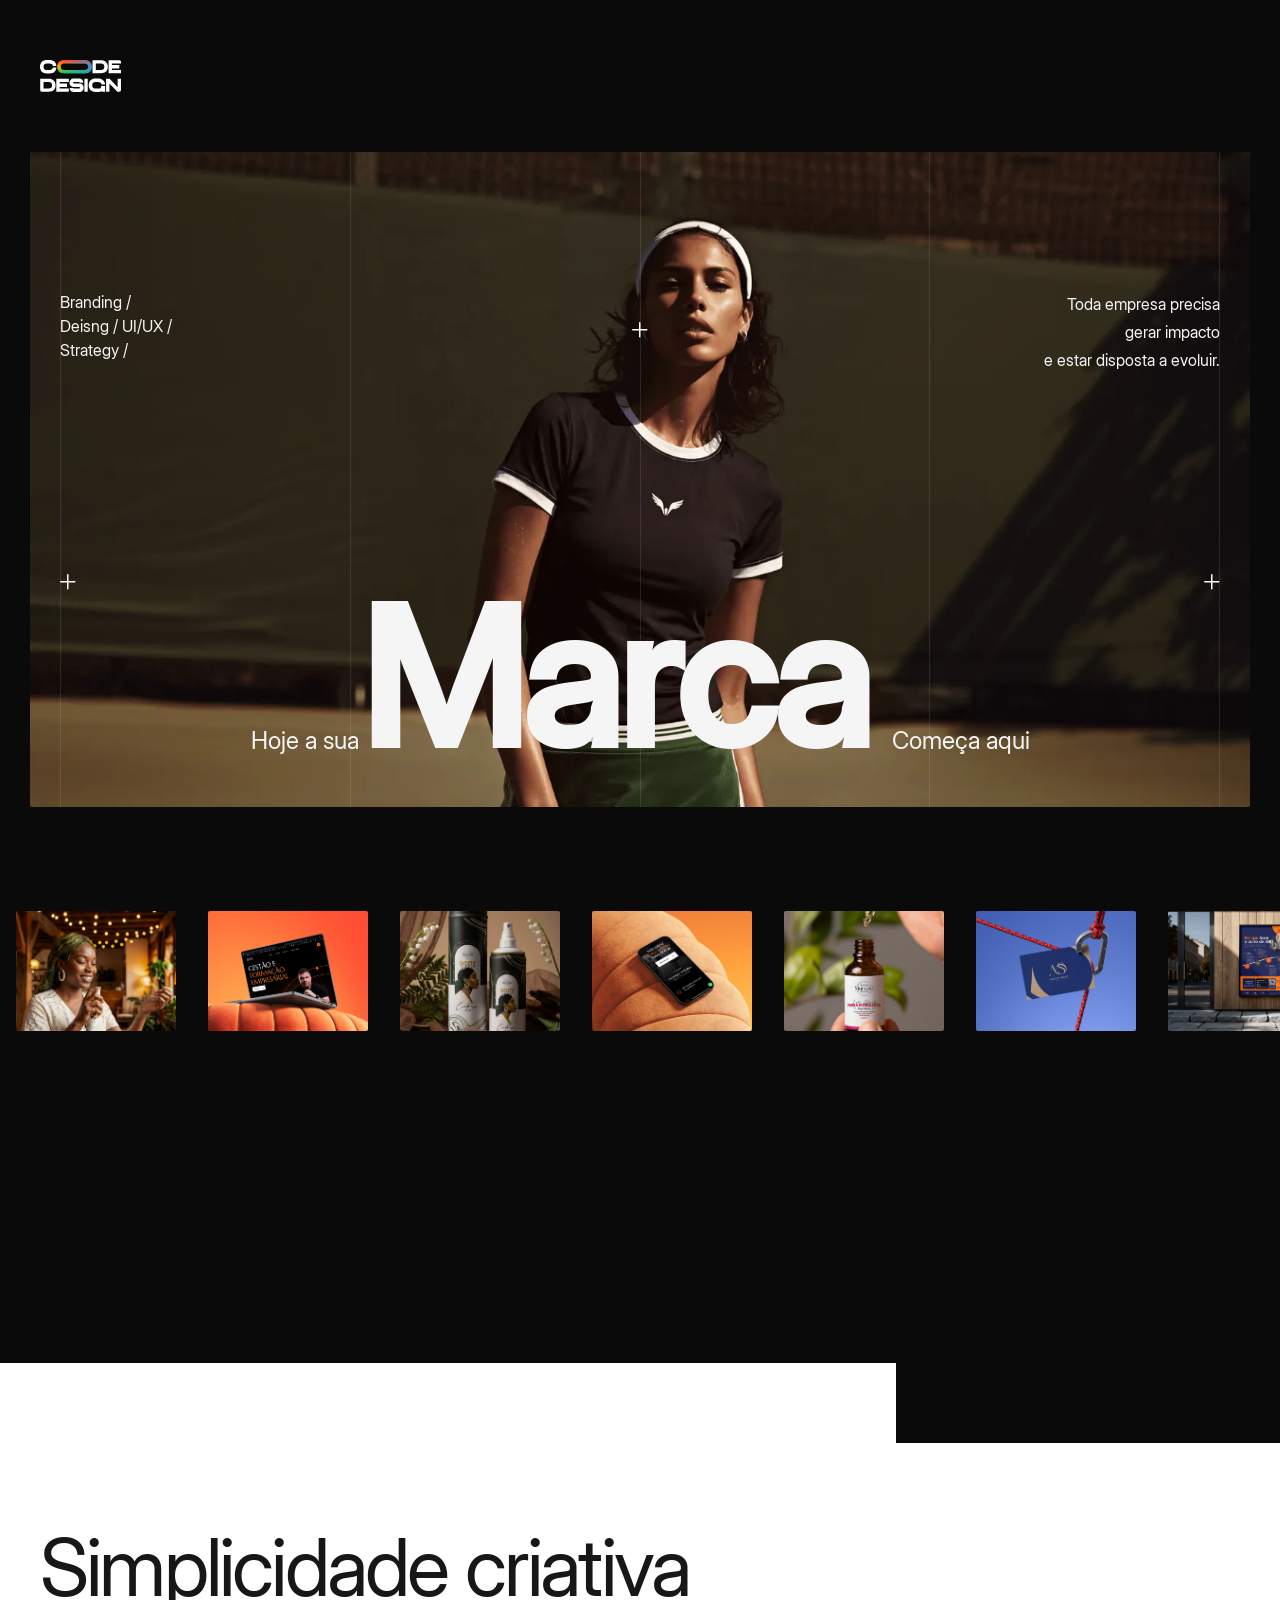
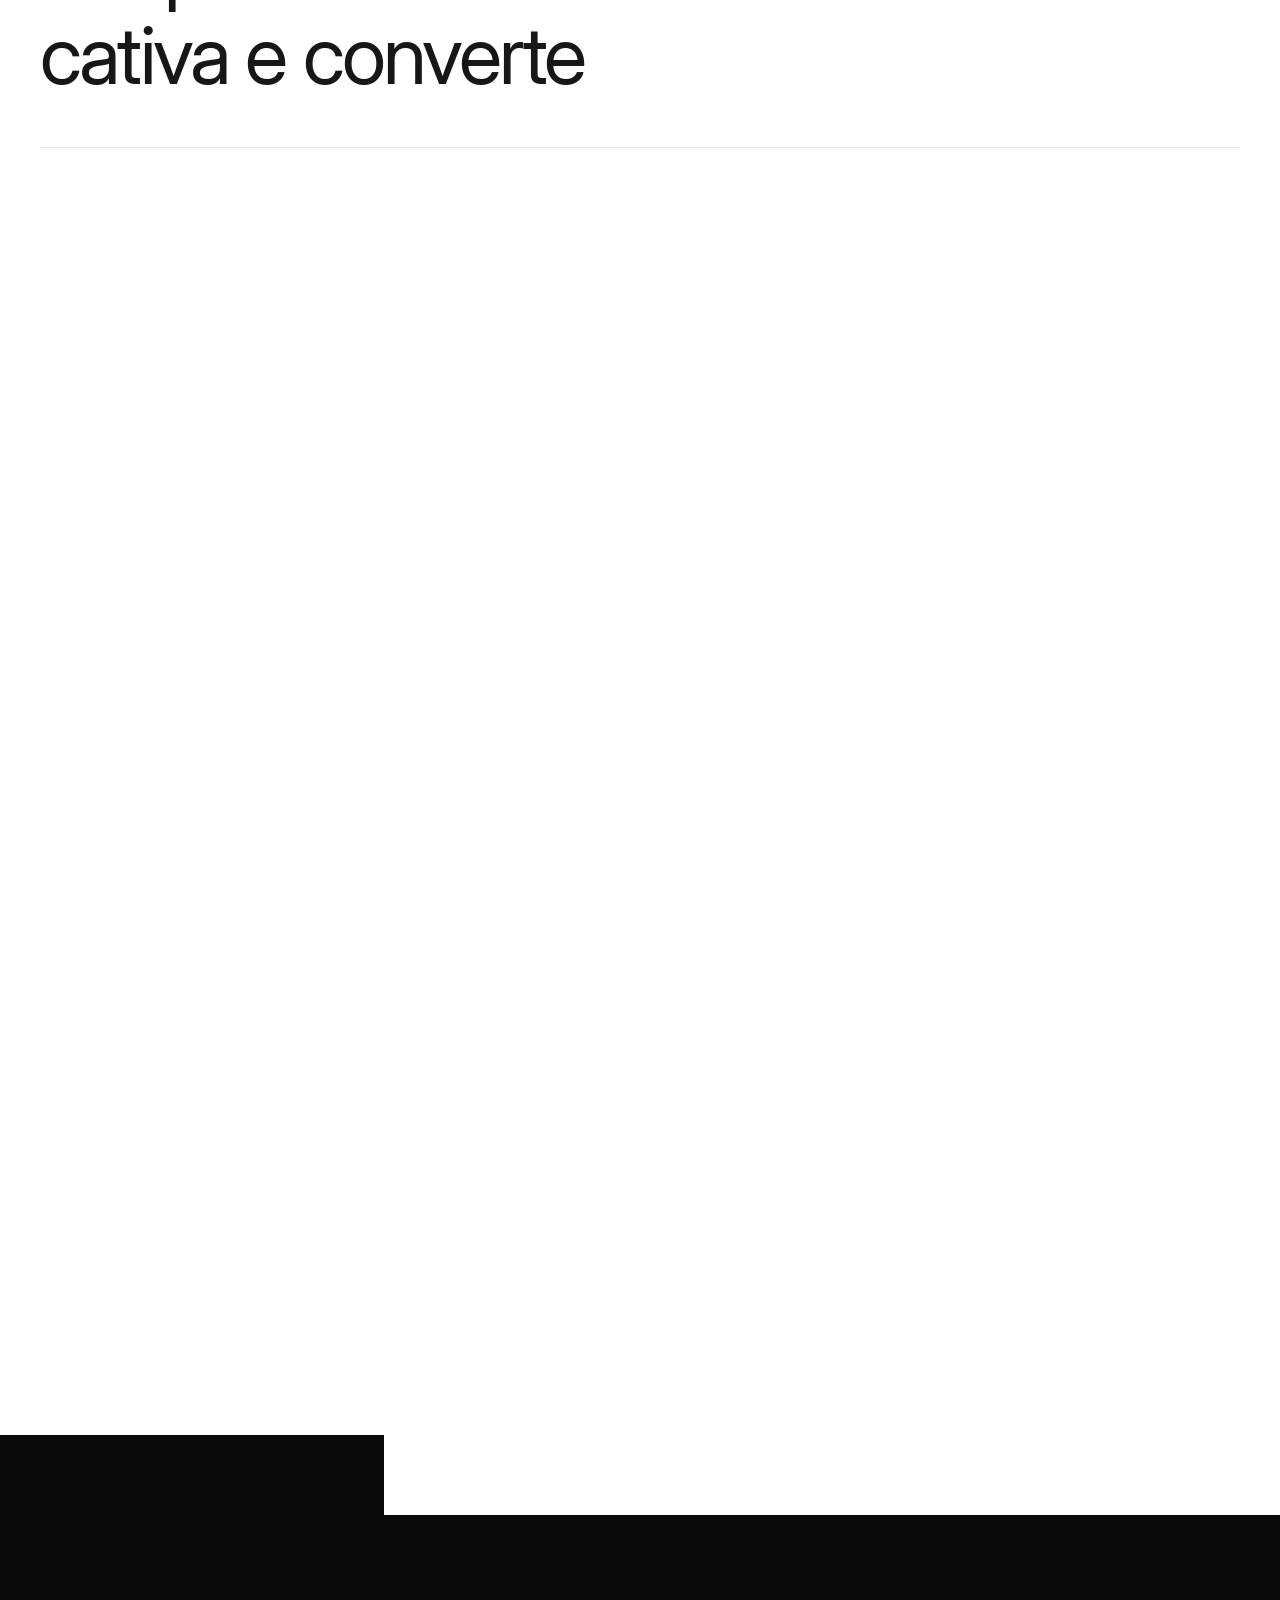
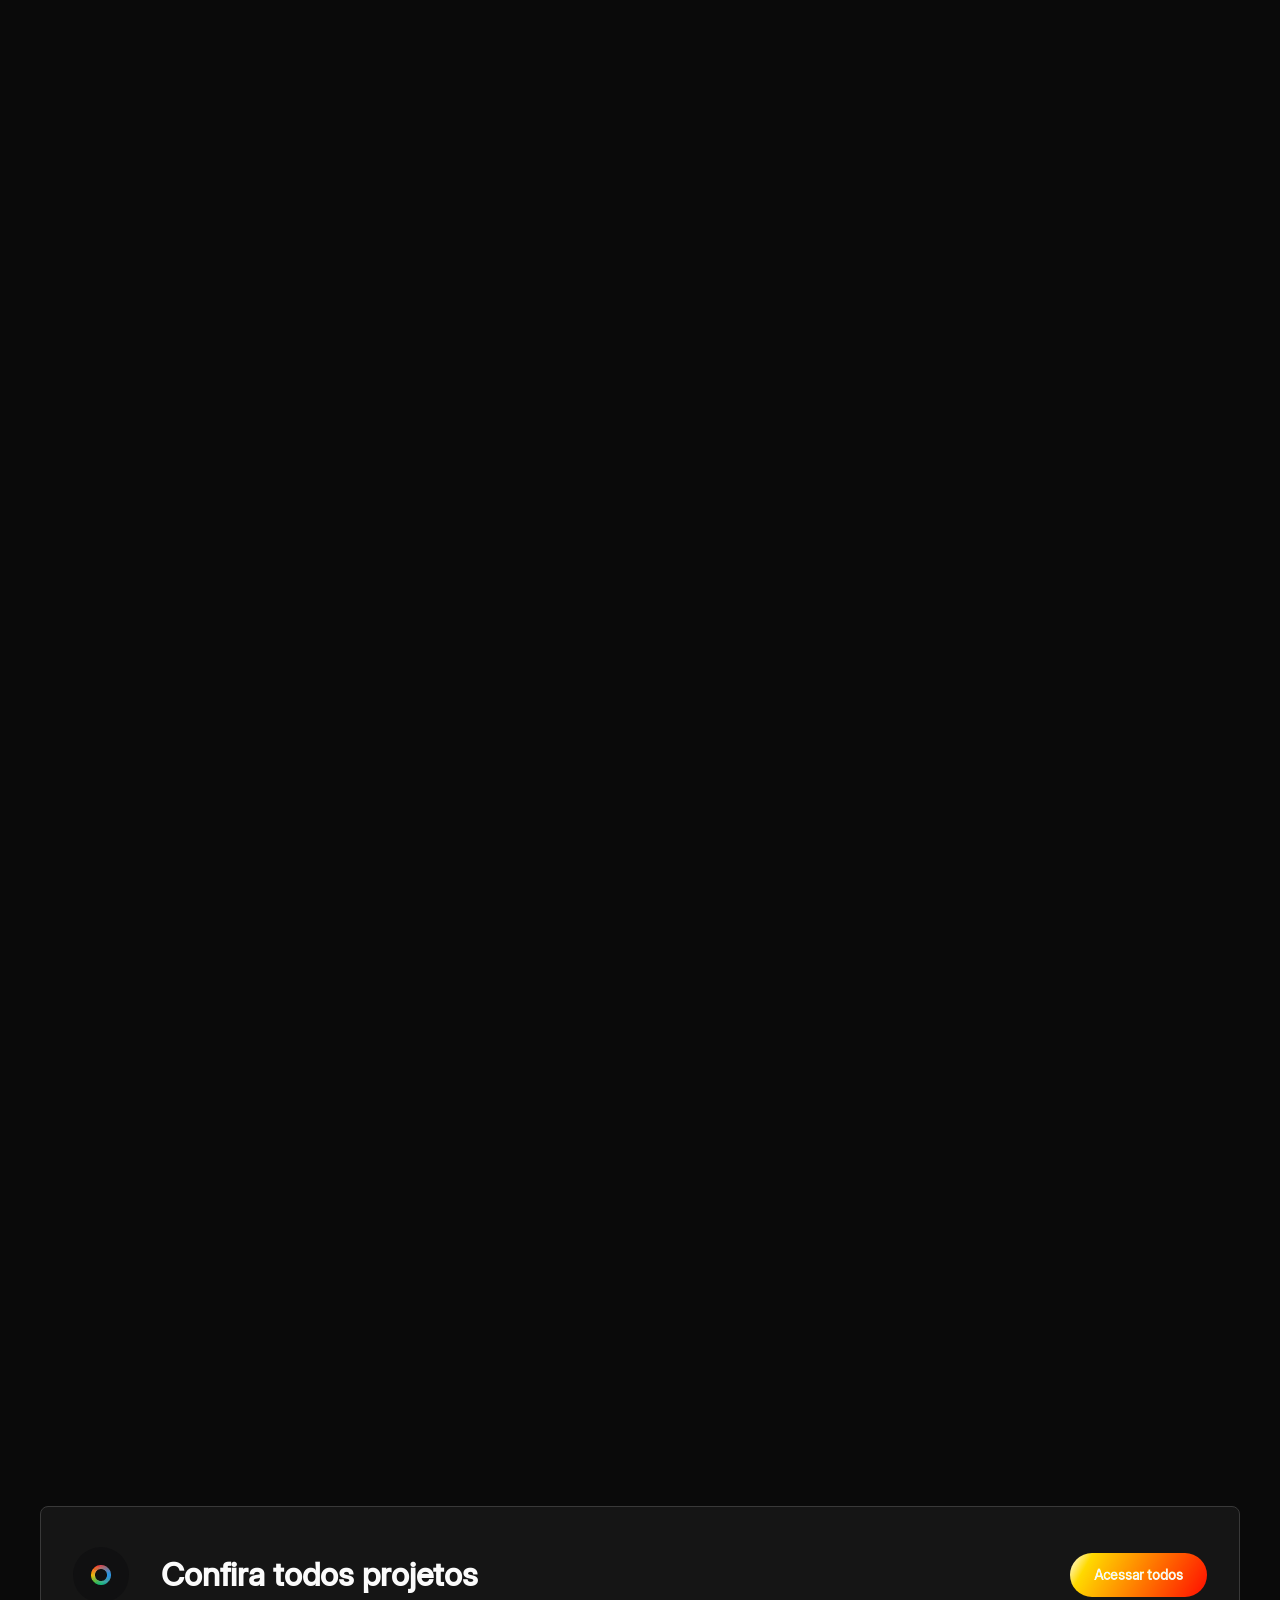
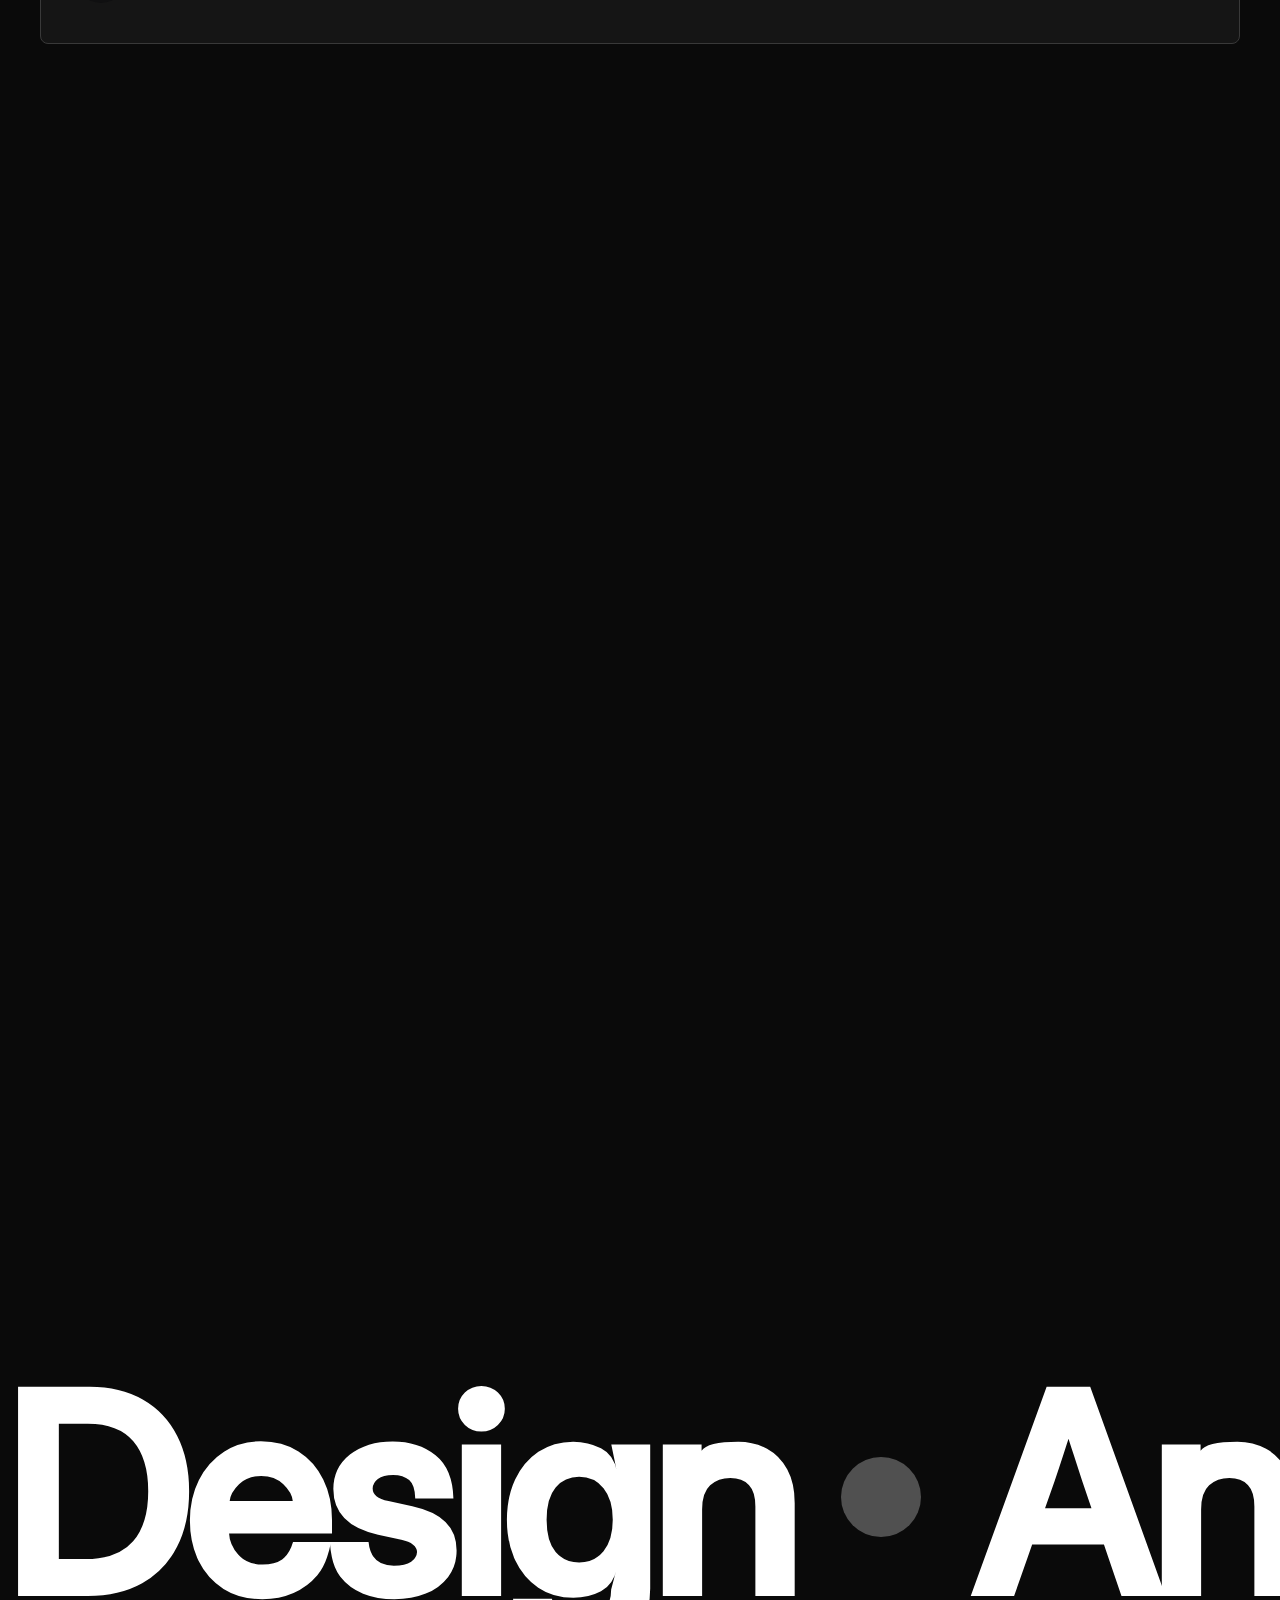
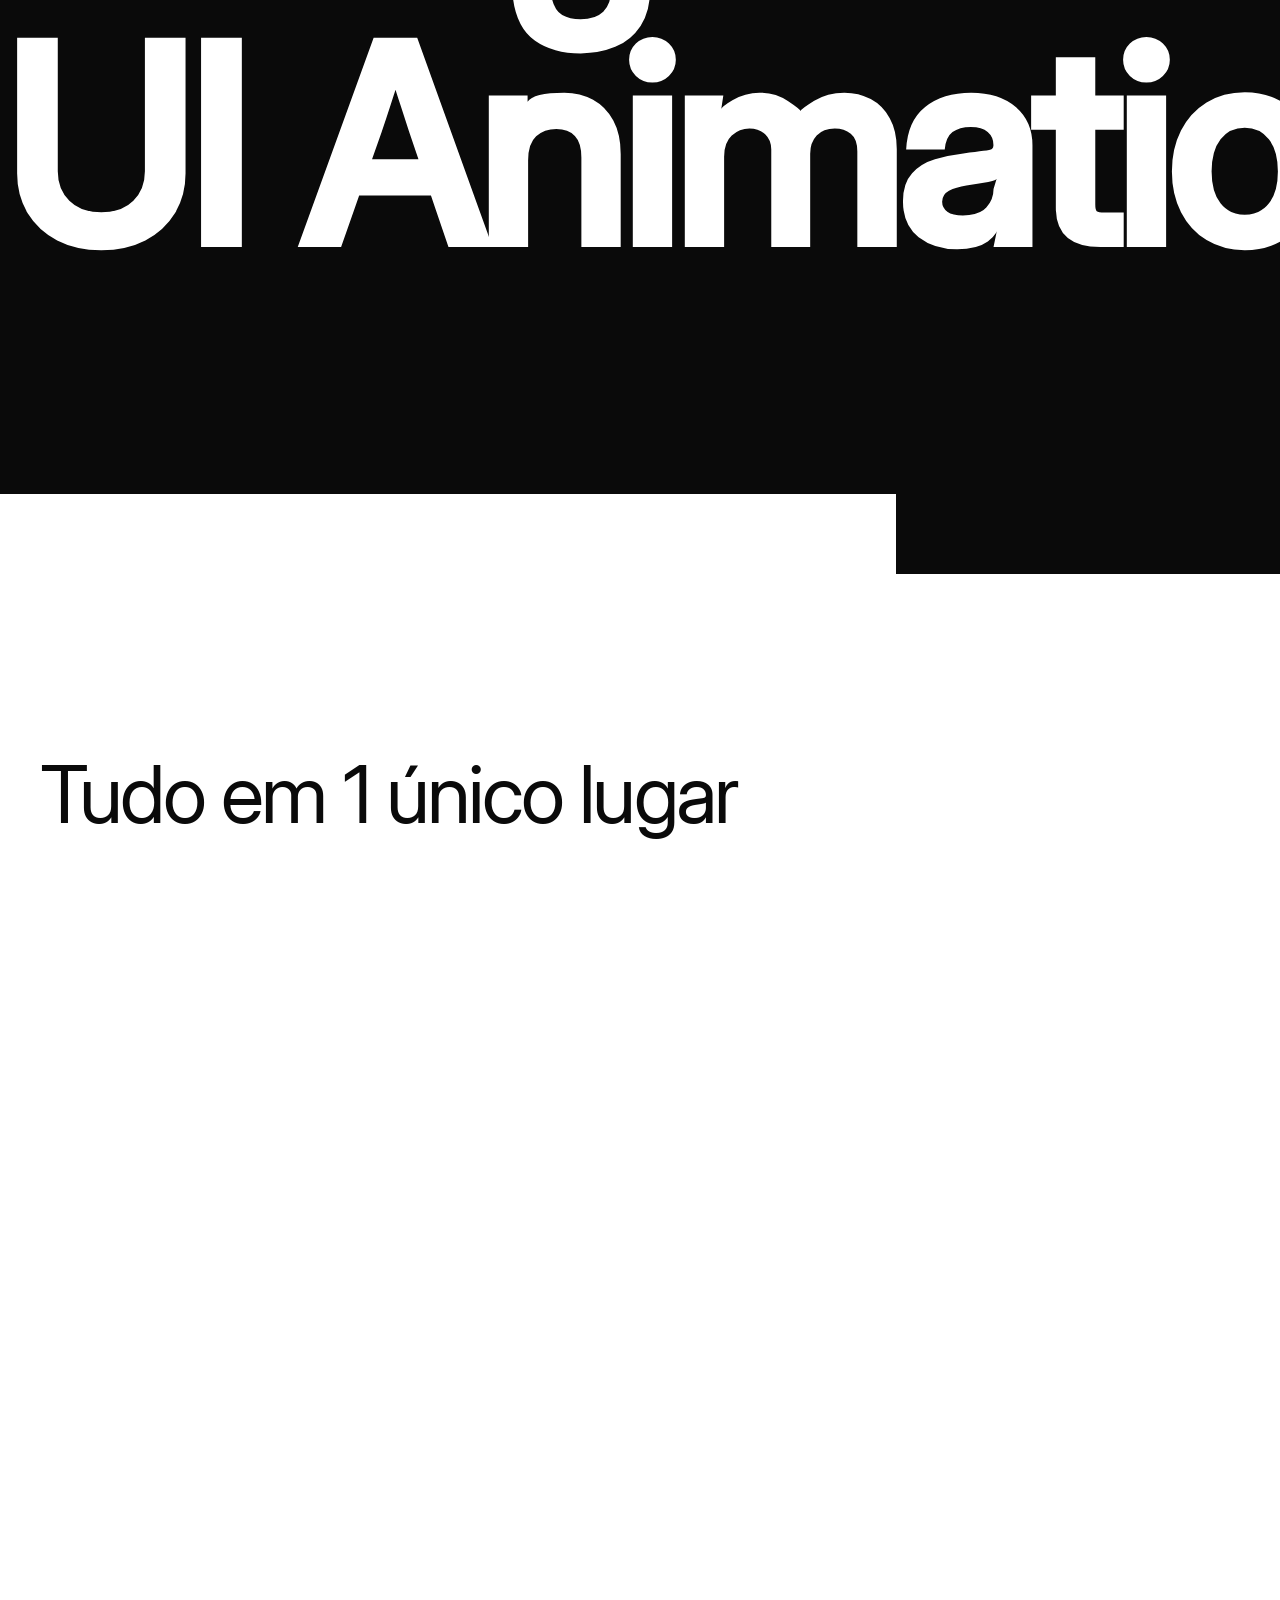
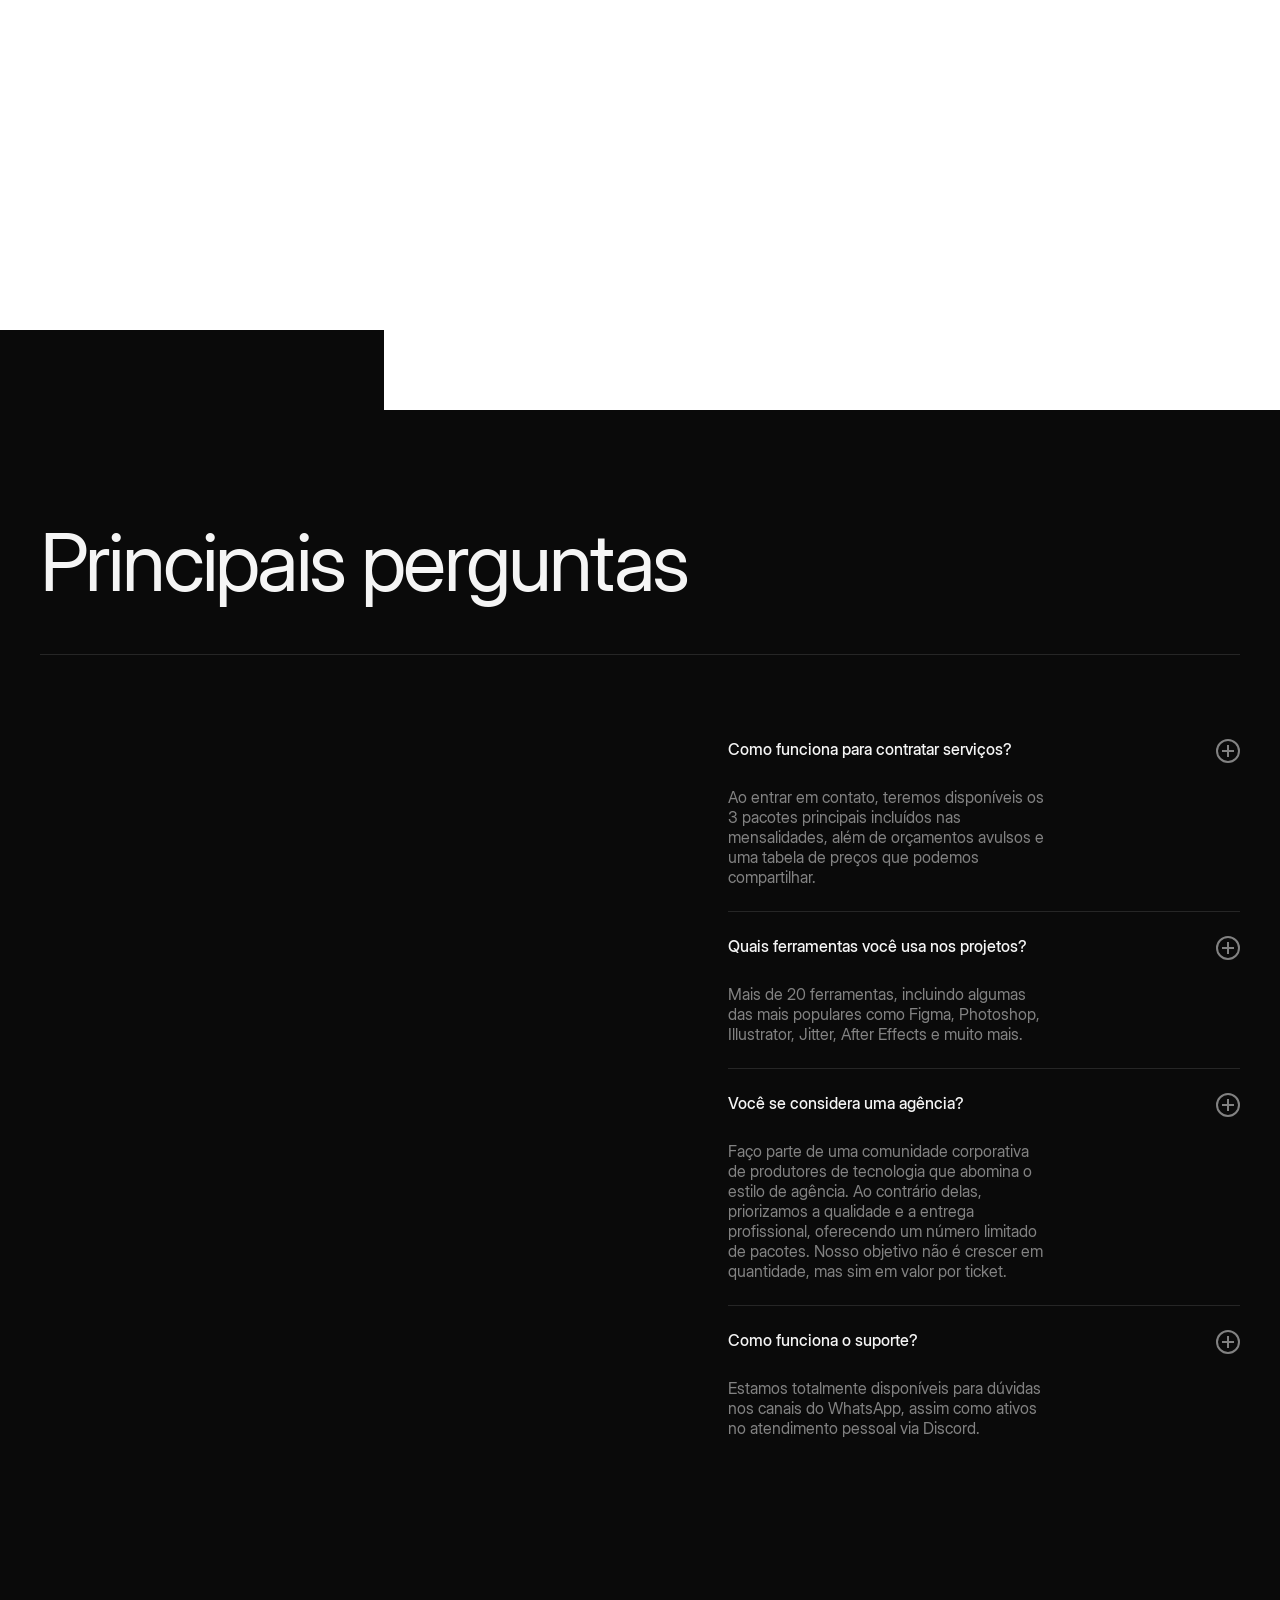
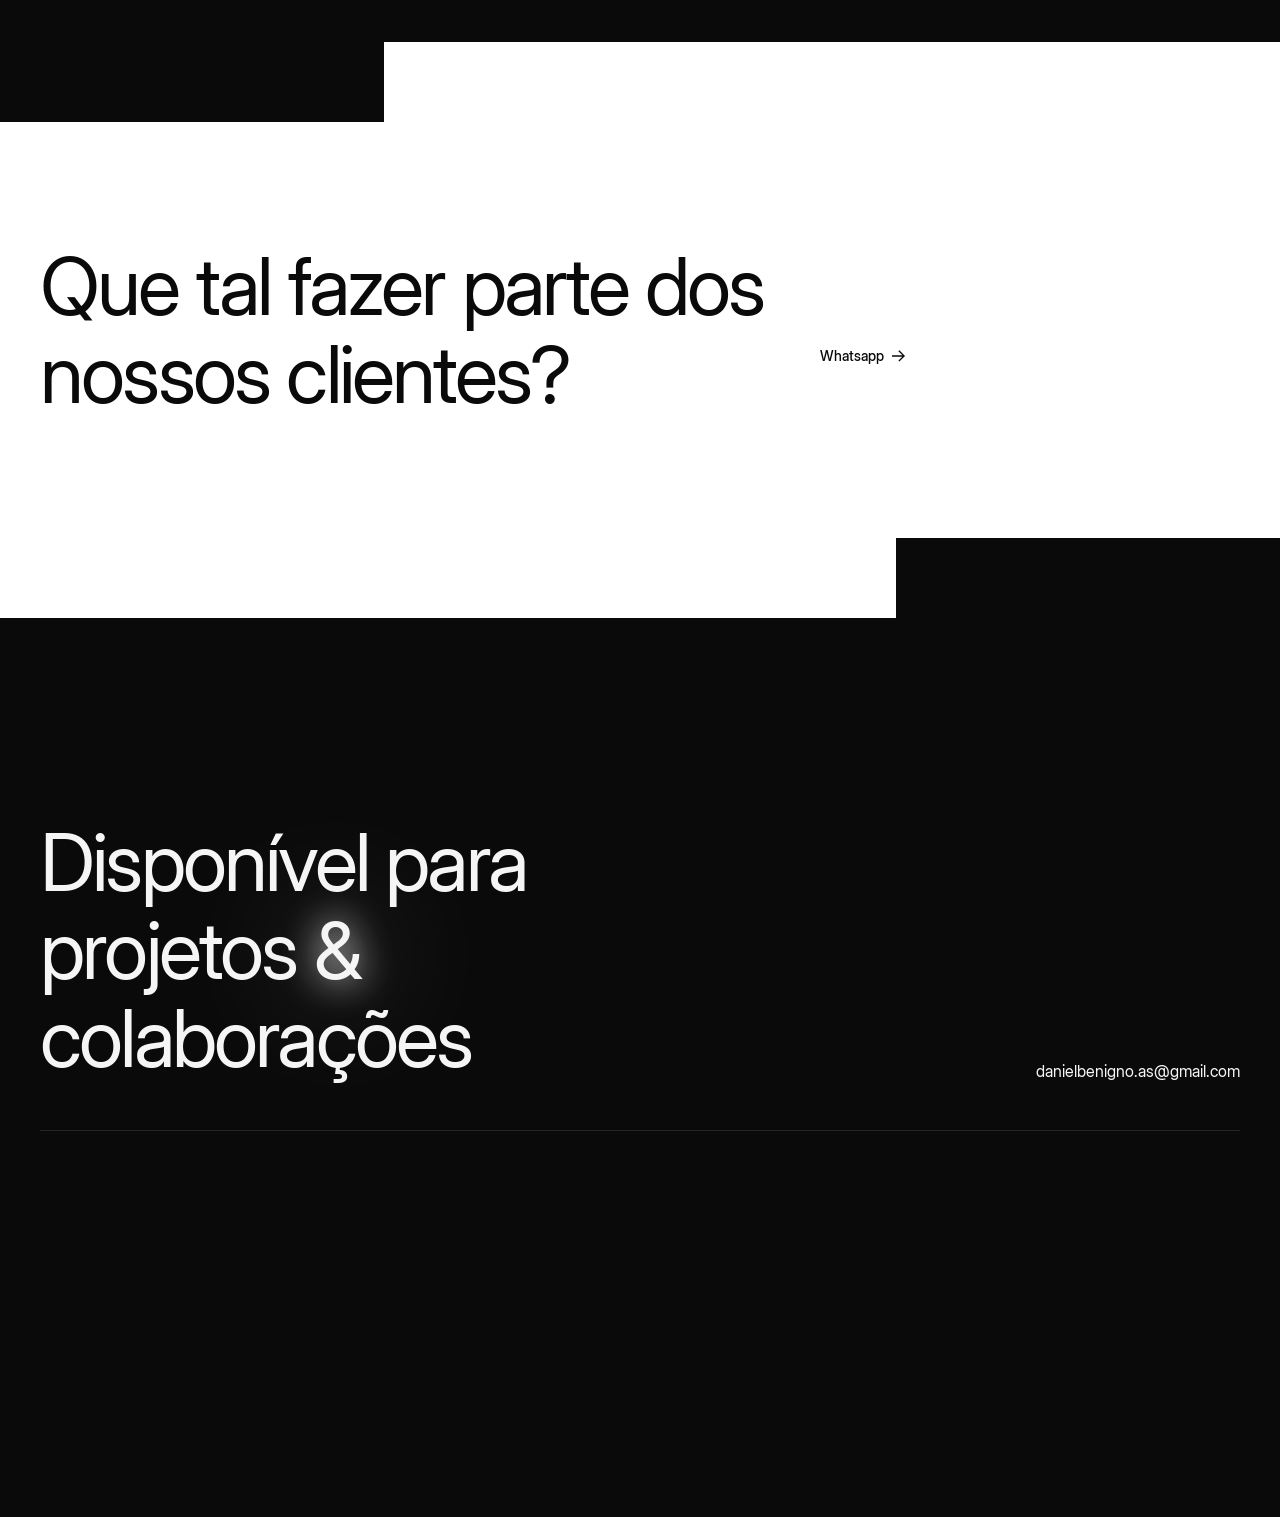
==== commit 70dba81e: "Hero erro" ====
--- a/index.html
+++ b/index.html
@@ -255,7 +255,7 @@
           <h2 class="heading-style-h2">Sua <span class="text-span-3">Marca</span> começa aqui</h2>
         </div>
         <div class="hero_main">
-          <div class="hero-bg-image-wrap"><img width="Auto" height="Auto" alt="Close-up side profile of a person with short blonde hair and large round glasses against an orange background." src="images/hero_image_1.avif" loading="eager" srcset="images/hero_image_1.avif 500w, images/hero_image_1.avif 800w, images/hero_image_1.avif 1920w" sizes="(max-width: 1919px) 100vw, 1920px" class="hero-bg-image"></div>
+          <div class="hero-bg-image-wrap"><img width="Auto" height="Auto" alt="Close-up side profile of a person with short blonde hair and large round glasses against an orange background." src="images/416a5aac5ec8ad09e0d4f983b4ced1d4_hero_image_1-p-800.avif" loading="eager" srcset="images/416a5aac5ec8ad09e0d4f983b4ced1d4_hero_image_1-p-500.avif 500w, images/416a5aac5ec8ad09e0d4f983b4ced1d4_hero_image_1-p-800.avif 800w, images/416a5aac5ec8ad09e0d4f983b4ced1d4_hero_image_1-p-1600.avif 1600w" sizes="(max-width: 1919px) 100vw, 1920px" class="hero-bg-image"></div>
           <div class="page-padding top">
             <div class="container-2 hero">
               <div class="hero-top">
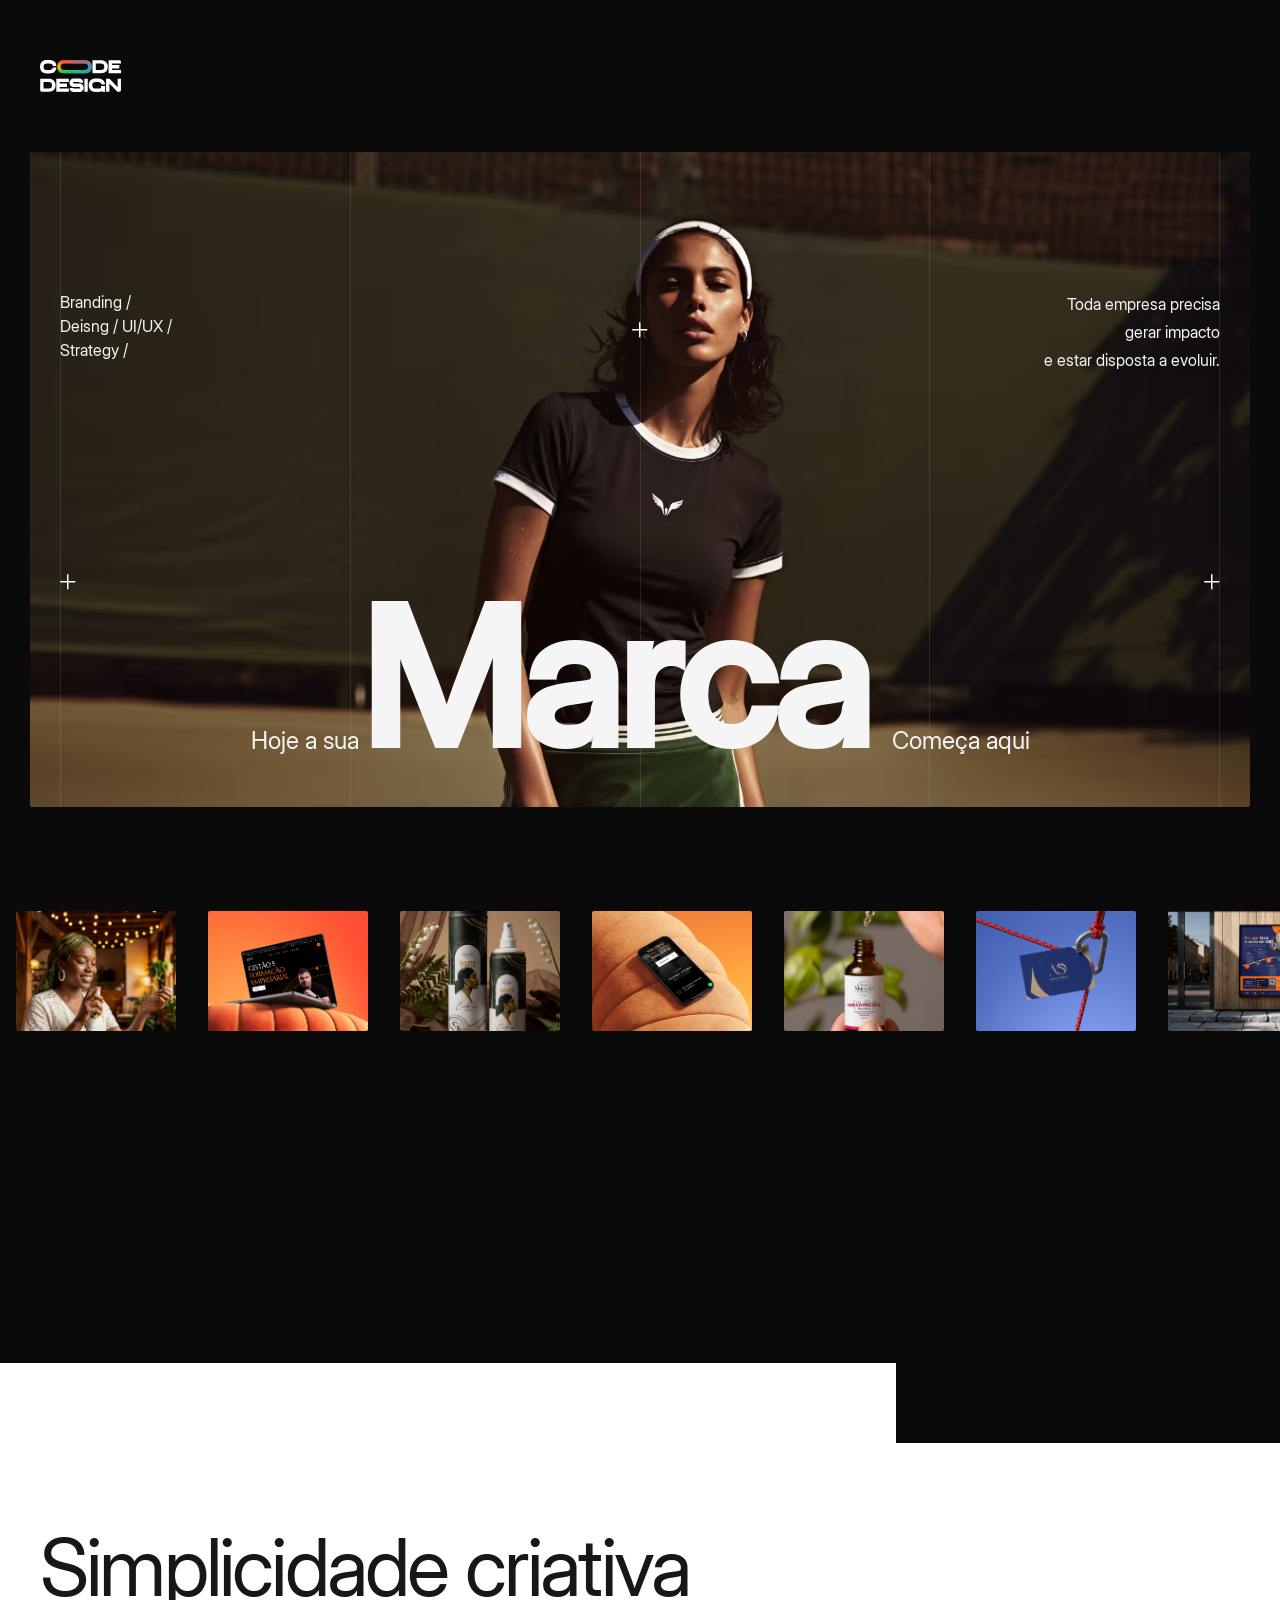
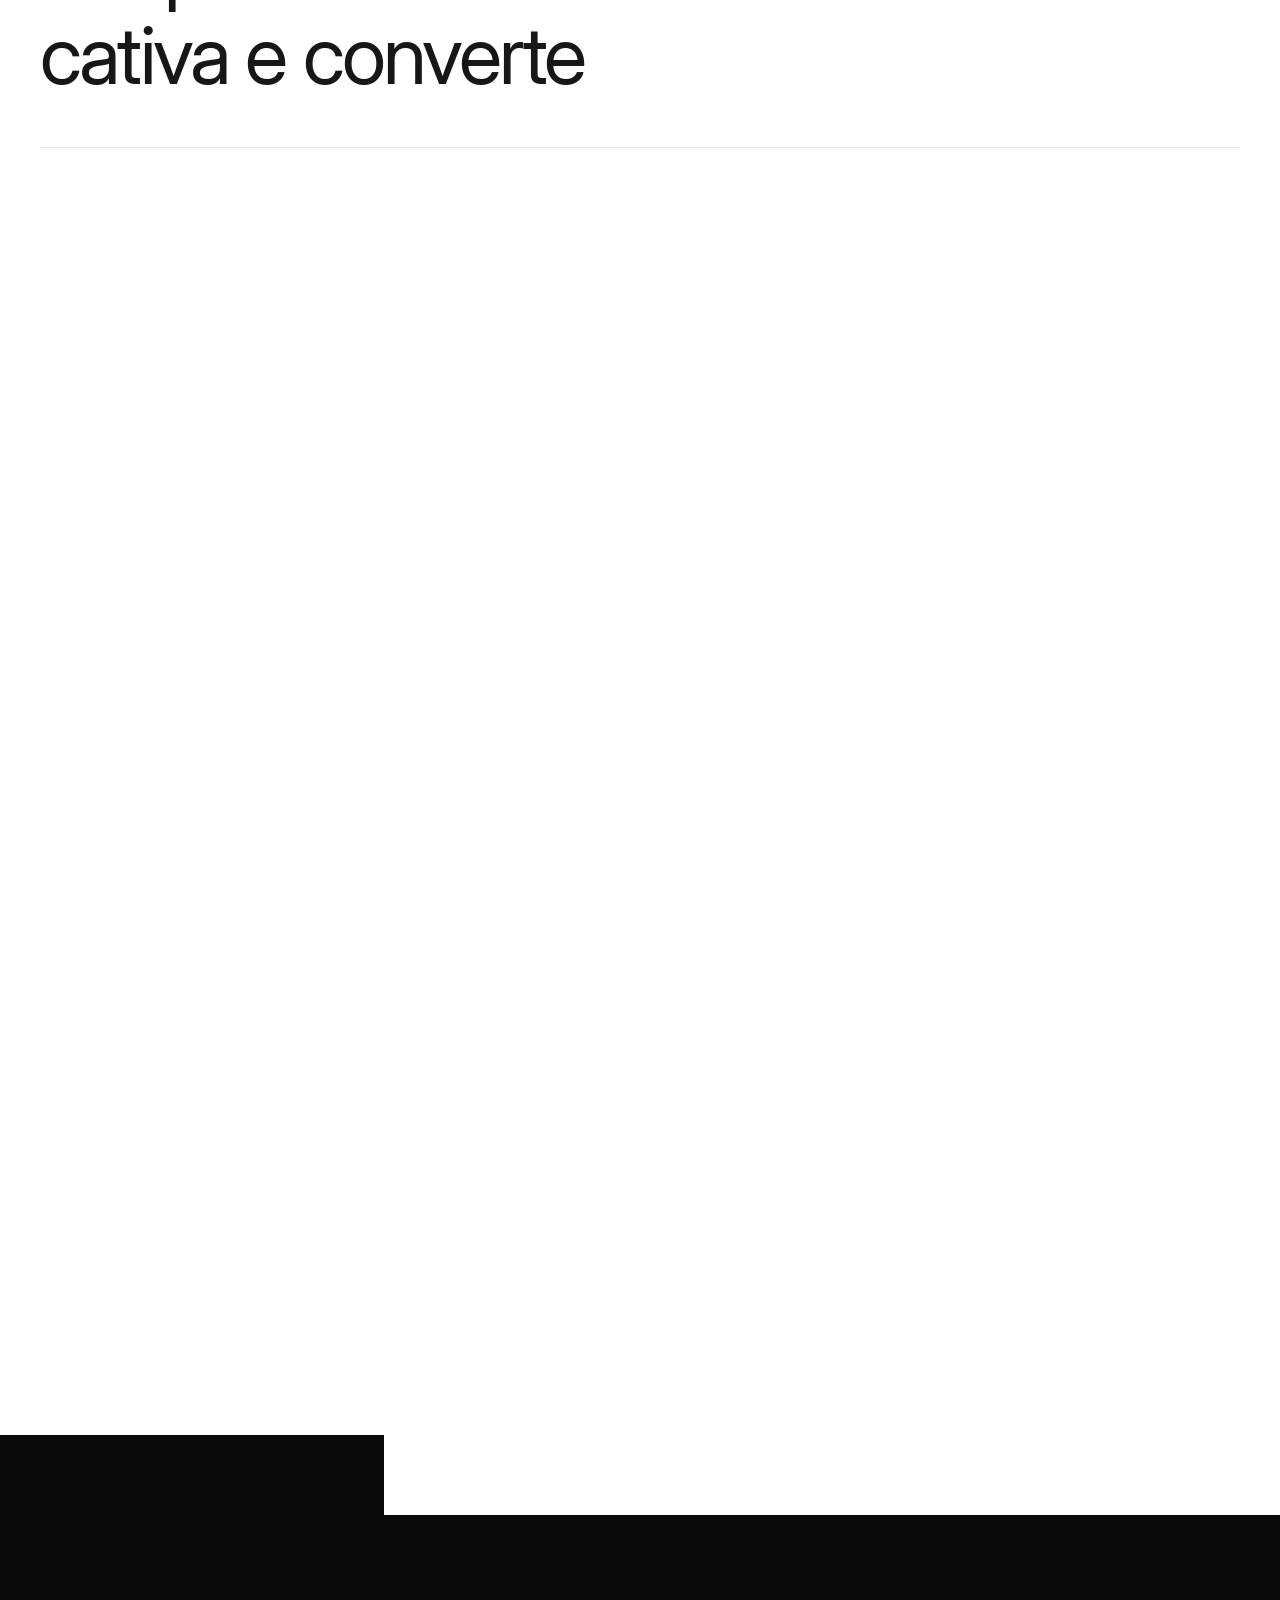
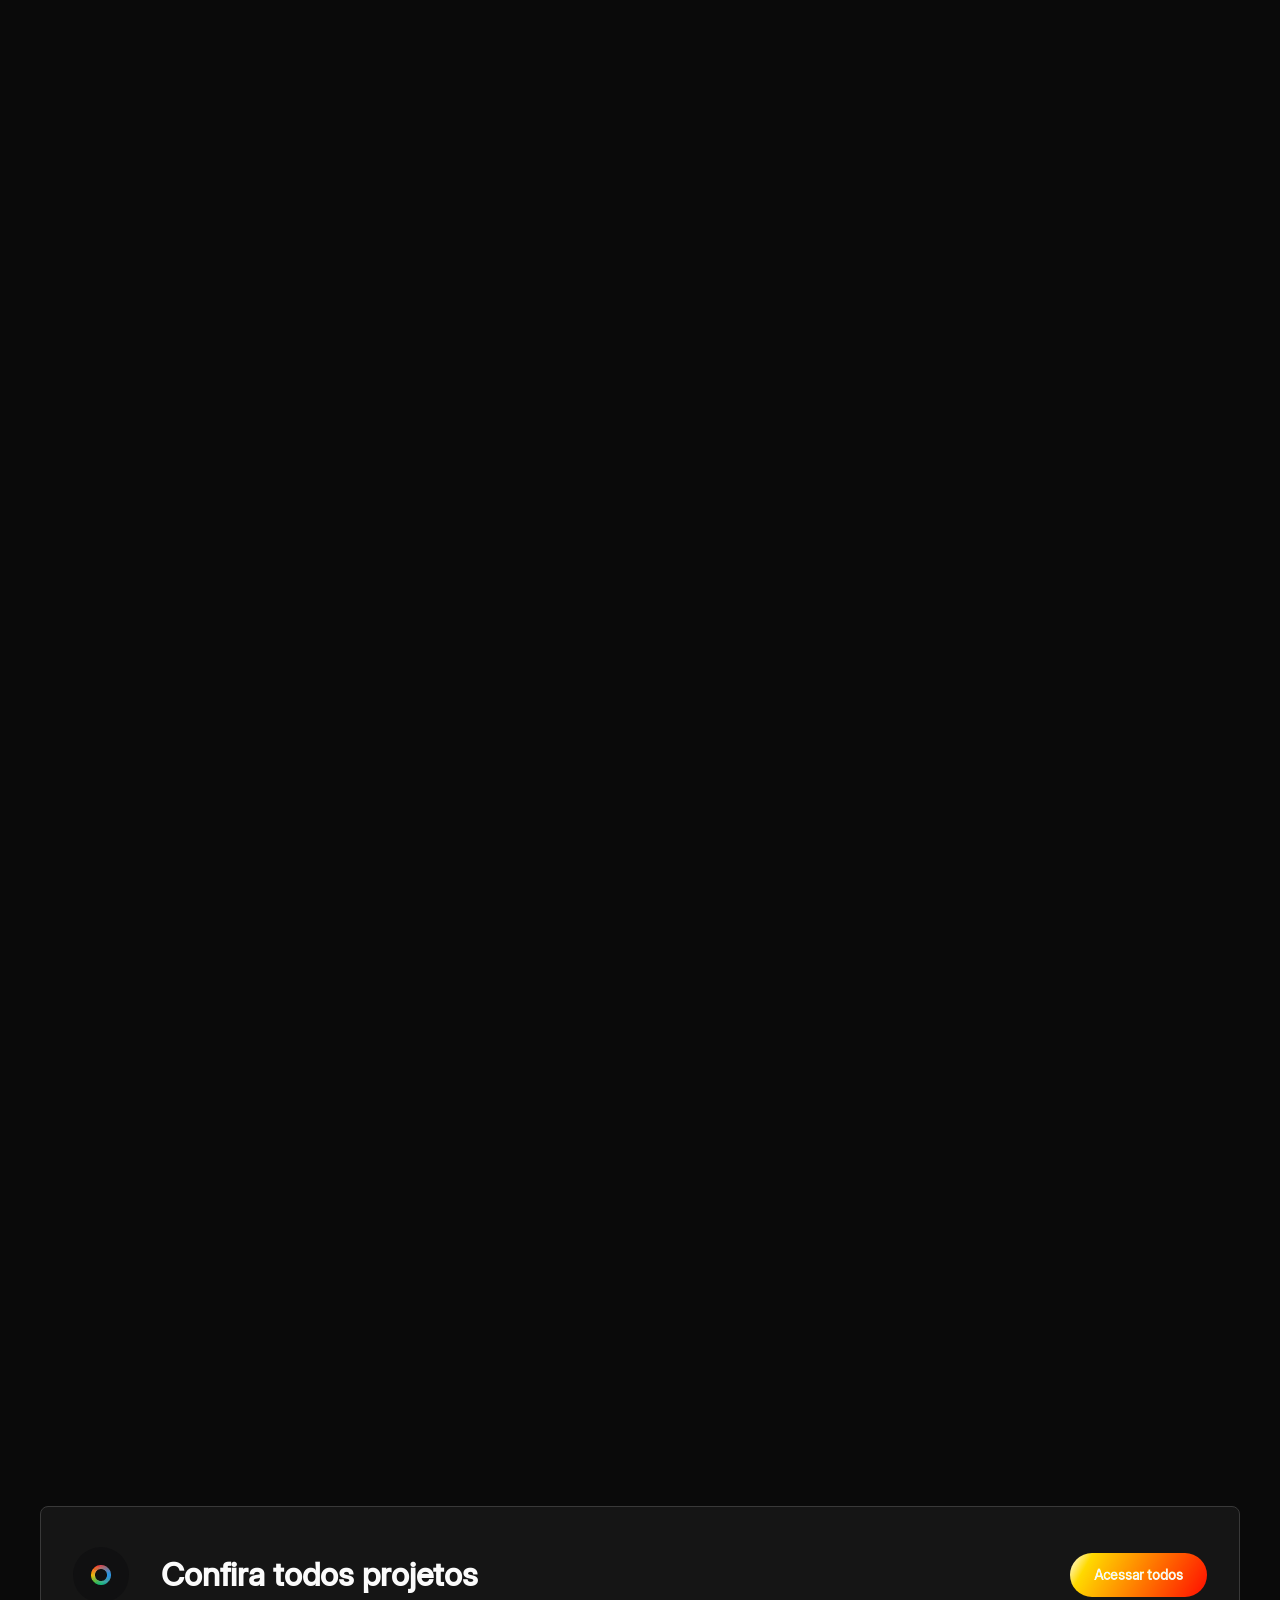
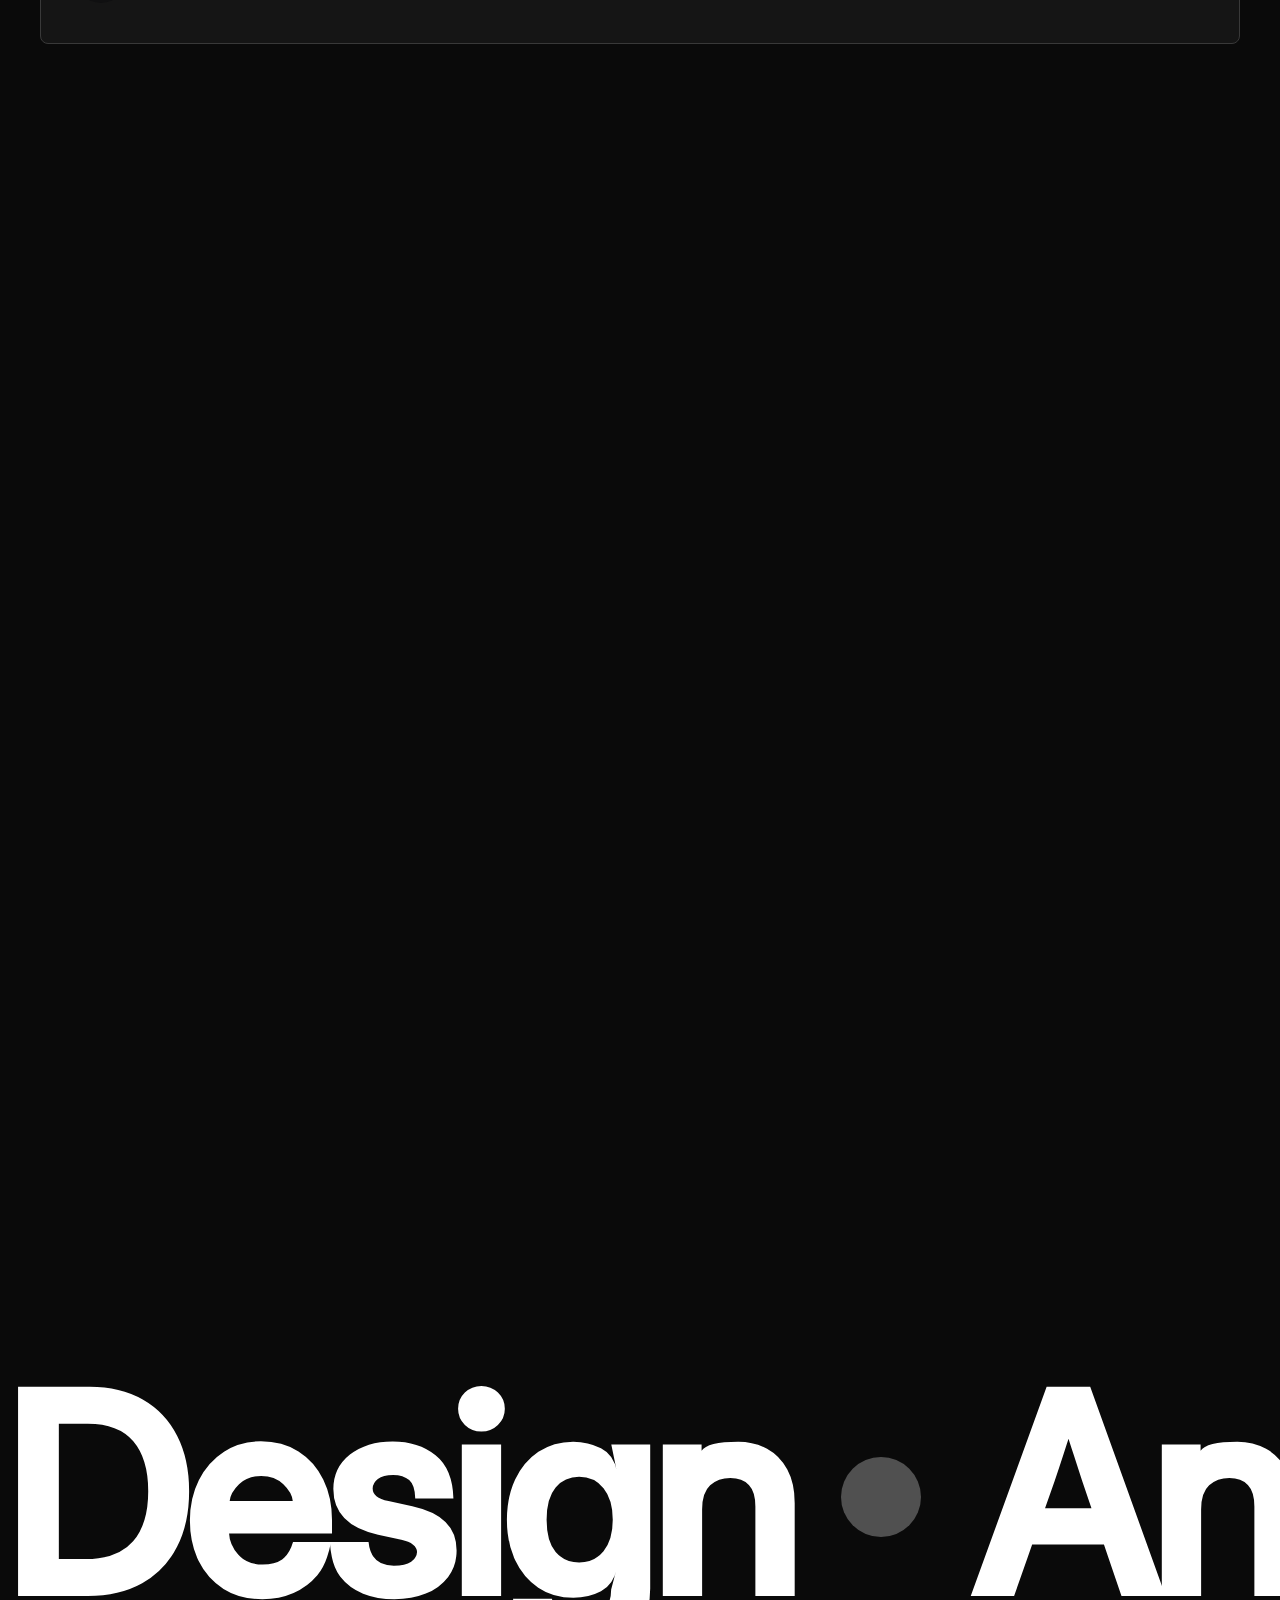
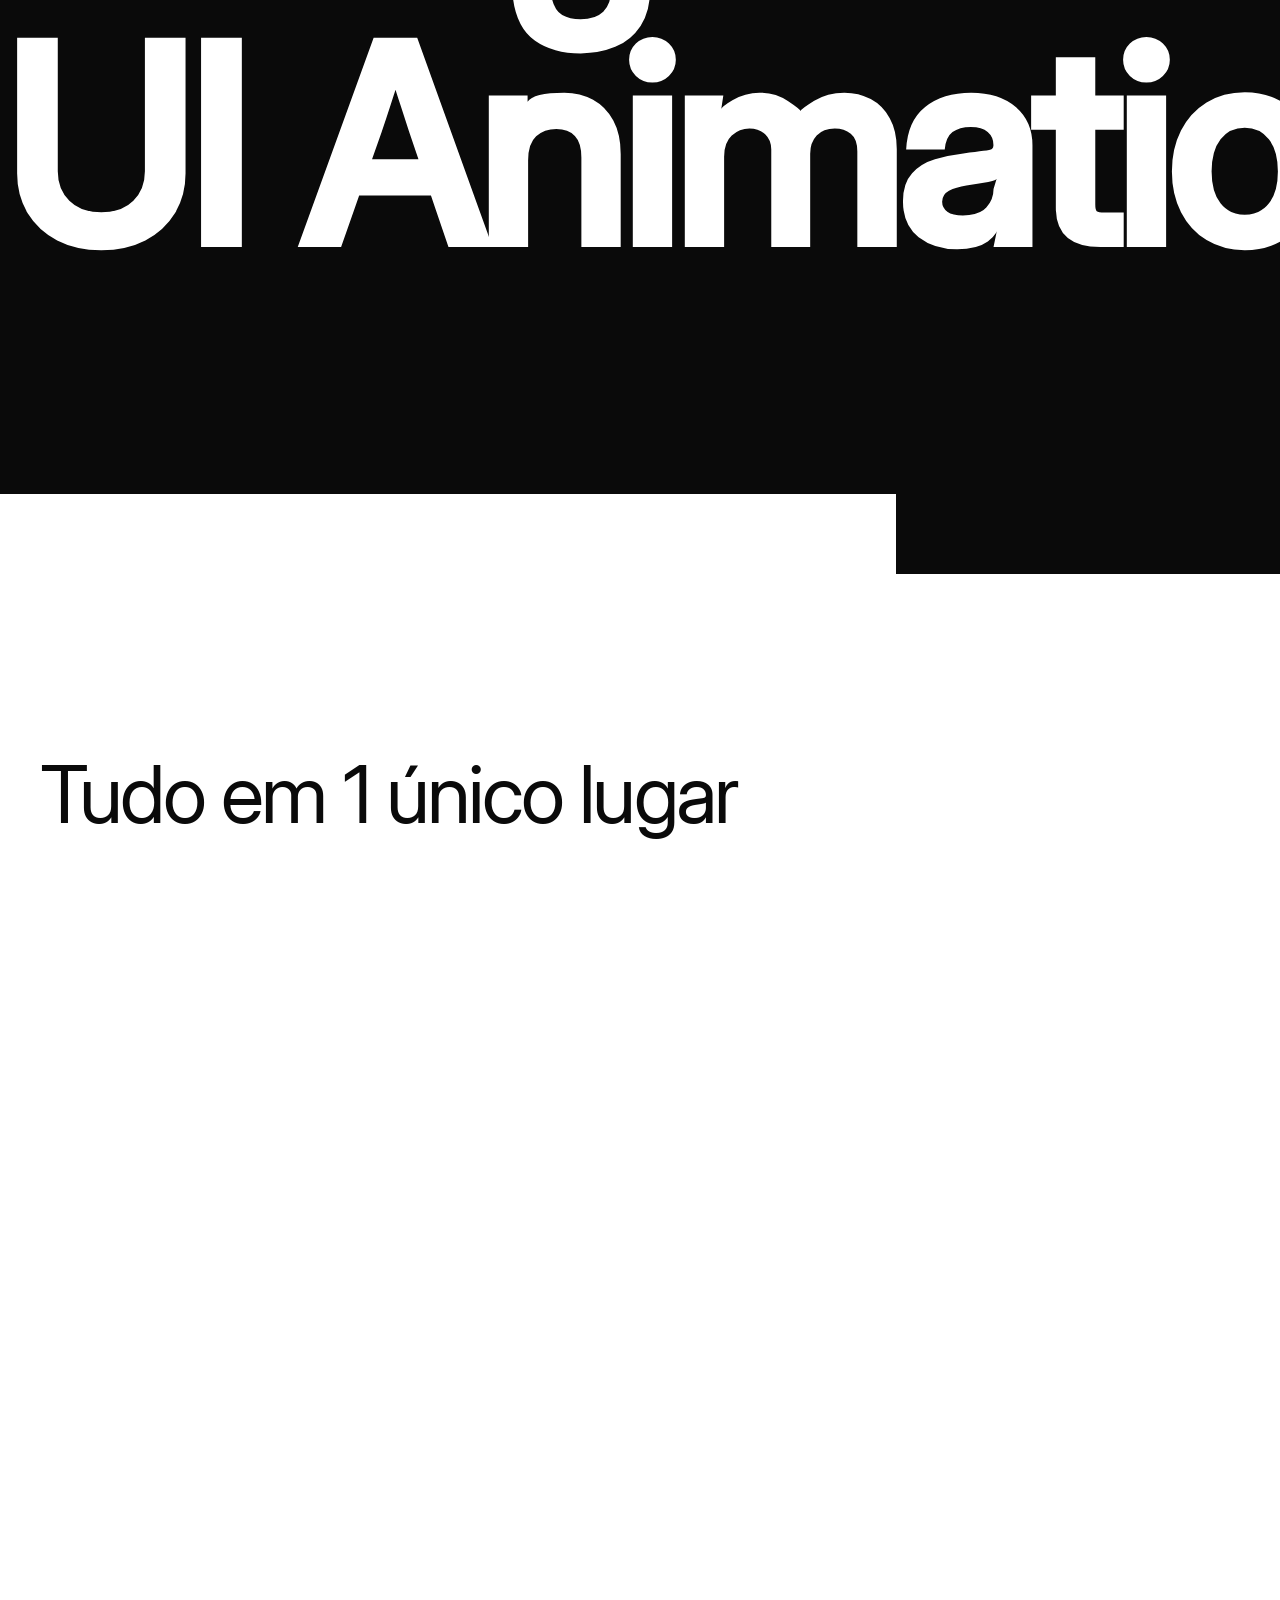
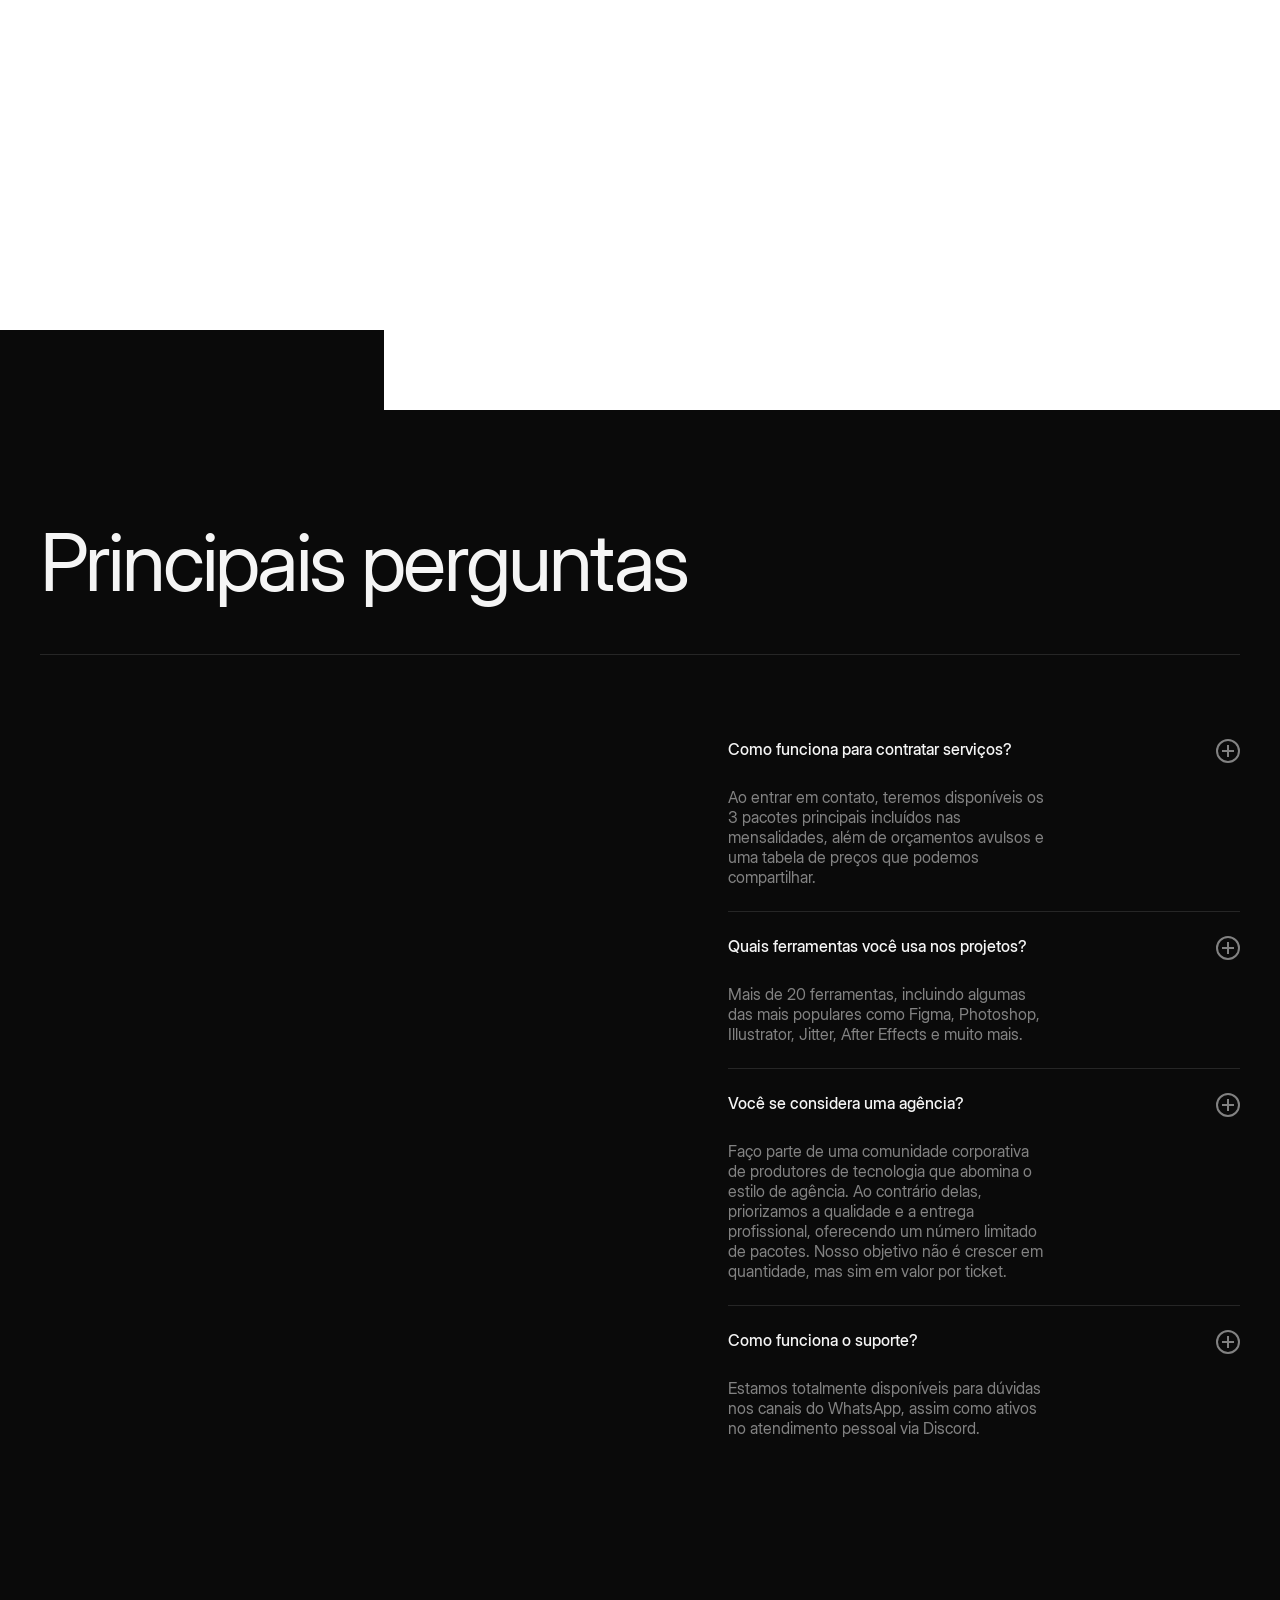
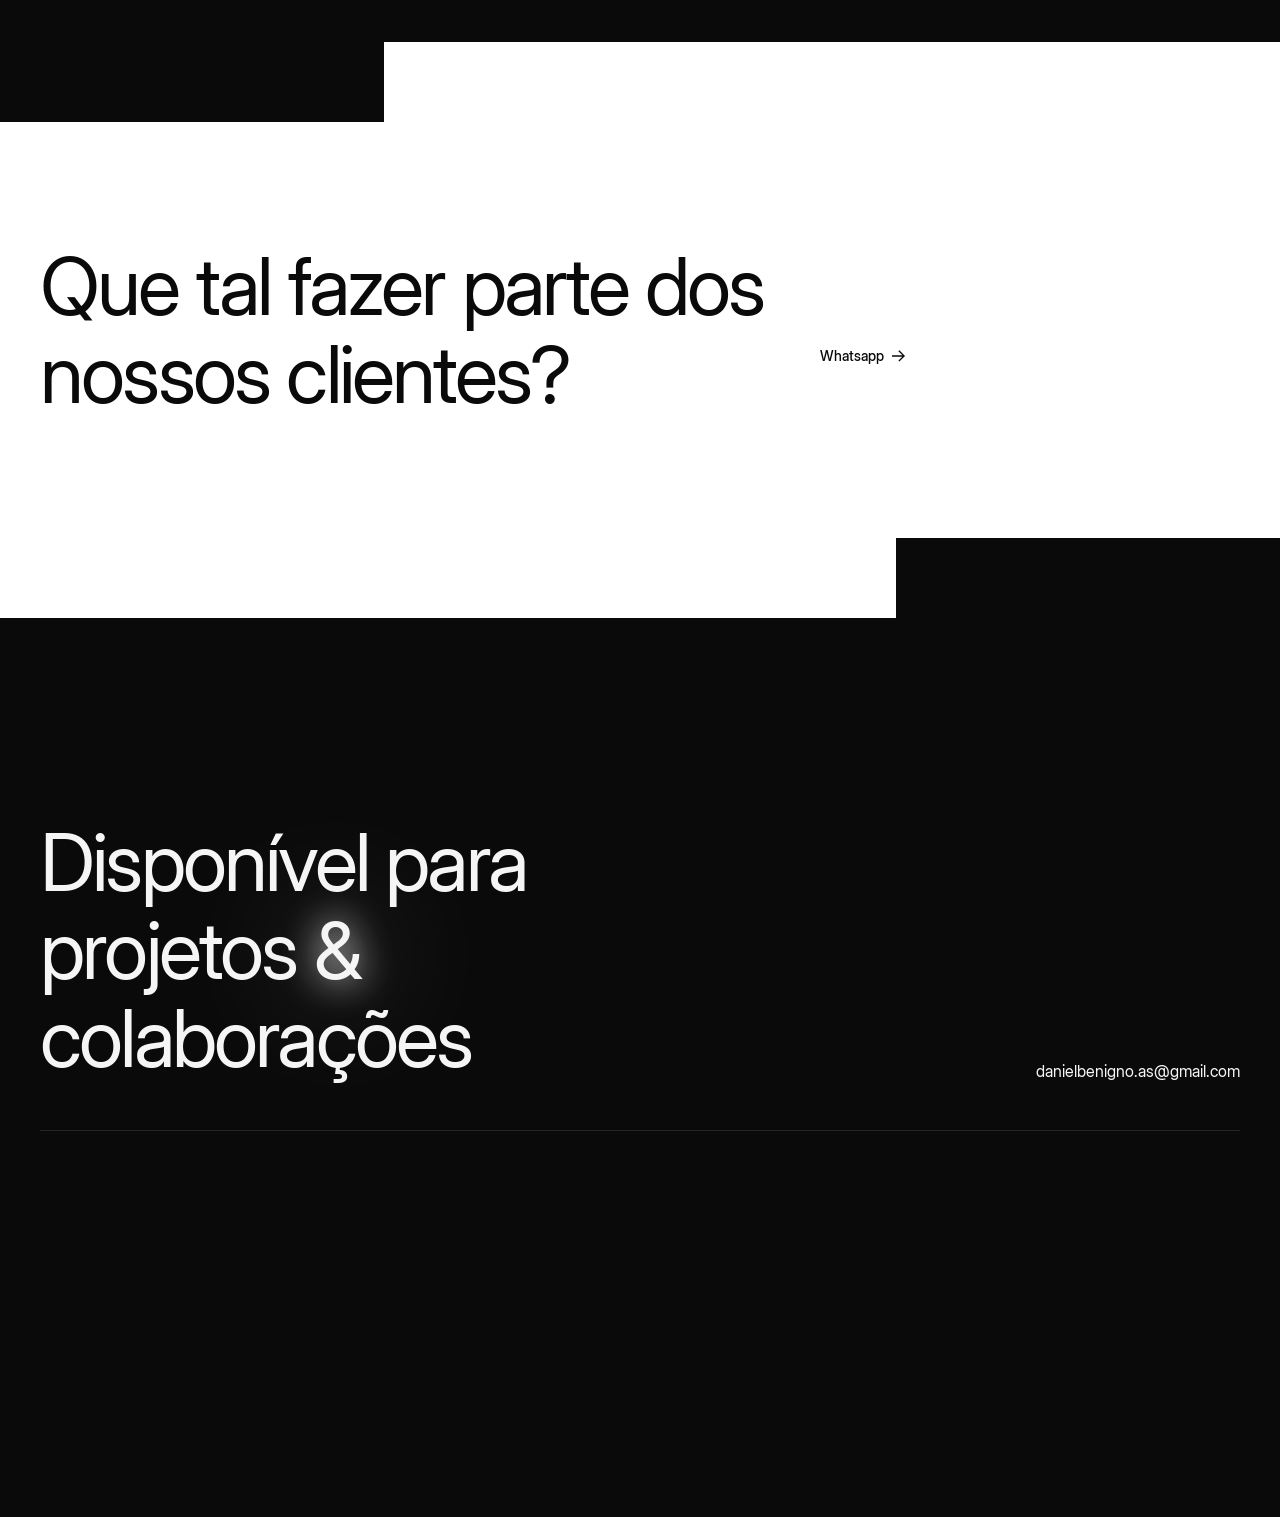
==== commit 12b12f41: "Bug mobile teste o bug continua, estou testando para ver se corrige" ====
--- a/index.html
+++ b/index.html
@@ -1,4 +1,4 @@
-<!DOCTYPE html><!--  This site was created in Webflow. https://webflow.com  --><!--  Last Published: Fri Mar 13 2026 16:46:18 GMT+0000 (Coordinated Universal Time)  -->
+<!DOCTYPE html><!--  This site was created in Webflow. https://webflow.com  --><!--  Last Published: Fri Mar 13 2026 19:04:43 GMT+0000 (Coordinated Universal Time)  -->
 <html data-wf-page="696d16bebfe82777b9c3d9c4" data-wf-site="696d16bdbfe82777b9c3d969">
 <head>
   <meta charset="utf-8">
@@ -220,11 +220,9 @@
                 </div>
                 <div class="nav_cta-mobile">
                   <div class="nav_menu-social">
-                    <a data-load-text="" href="https://x.com/" target="_blank" class="social_link">X</a>
                     <a data-load-text="" href="https://www.linkedin.com/" target="_blank" class="social_link">LinkedIn</a>
-                    <a data-load-text="" href="https://www.instagram.com/" target="_blank" class="social_link">Instagram</a>
-                  </div>
-                  <a href="#" class="footer_contact-email"><span data-load-text="">hello@eclipsis.com</span></a>
+                  </div>
+                  <a href="#" class="footer_contact-email"><span data-load-text="">Danielbenigno.as@gmail.com</span></a>
                 </div>
               </div>
             </nav>
@@ -255,7 +253,7 @@
           <h2 class="heading-style-h2">Sua <span class="text-span-3">Marca</span> começa aqui</h2>
         </div>
         <div class="hero_main">
-          <div class="hero-bg-image-wrap"><img width="Auto" height="Auto" alt="Close-up side profile of a person with short blonde hair and large round glasses against an orange background." src="images/416a5aac5ec8ad09e0d4f983b4ced1d4_hero_image_1-p-800.avif" loading="eager" srcset="images/416a5aac5ec8ad09e0d4f983b4ced1d4_hero_image_1-p-500.avif 500w, images/416a5aac5ec8ad09e0d4f983b4ced1d4_hero_image_1-p-800.avif 800w, images/416a5aac5ec8ad09e0d4f983b4ced1d4_hero_image_1-p-1600.avif 1600w" sizes="(max-width: 1919px) 100vw, 1920px" class="hero-bg-image"></div>
+          <div class="hero-bg-image-wrap"><img width="Auto" height="Auto" alt="Close-up side profile of a person with short blonde hair and large round glasses against an orange background." src="images/hero_image_1.avif" loading="eager" srcset="images/416a5aac5ec8ad09e0d4f983b4ced1d4_hero_image_1-p-500.avif 500w, images/416a5aac5ec8ad09e0d4f983b4ced1d4_hero_image_1-p-800.avif 800w, images/hero_image_1.avif 1920w" sizes="(max-width: 1919px) 100vw, 1920px" class="hero-bg-image"></div>
           <div class="page-padding top">
             <div class="container-2 hero">
               <div class="hero-top">
@@ -304,25 +302,25 @@
         <div class="home-hero_projects">
           <div class="projects_marquee">
             <div class="projects_marquee-list">
-              <a aria-label="project item link" href="projetos.html" class="projects_marquee-item w-inline-block"><img sizes="(max-width: 1350px) 100vw, 1350px" srcset="images/Mcokup-list-3.avif 500w, images/Mcokup-list-3.avif 1350w" alt="" loading="lazy" src="images/Mcokup-list-3.avif" class="project_marquee-img"></a>
-              <a aria-label="project item link" href="projetos.html" class="projects_marquee-item w-inline-block"><img sizes="(max-width: 1350px) 100vw, 1350px" srcset="images/Mcokup-list-5.avif 500w, images/Mcokup-list-5.avif 800w, images/Mcokup-list-5.avif 1350w" alt="" loading="lazy" src="images/Mcokup-list-5.avif" class="project_marquee-img"></a>
-              <a aria-label="project item link" href="projetos.html" class="projects_marquee-item w-inline-block"><img sizes="(max-width: 1350px) 100vw, 1350px" srcset="images/Mcokup-list-2.avif 500w, images/Mcokup-list-2.avif 1350w" alt="" loading="lazy" src="images/Mcokup-list-2.avif" class="project_marquee-img"></a>
-              <a aria-label="project item link" href="projetos.html" class="projects_marquee-item w-inline-block"><img sizes="(max-width: 1350px) 100vw, 1350px" srcset="images/Mcokup-list-4.avif 500w, images/Mcokup-list-4.avif 800w, images/Mcokup-list-4.avif 1350w" alt="" loading="lazy" src="images/Mcokup-list-4.avif" class="project_marquee-img"></a>
-              <a aria-label="project item link" href="projetos.html" class="projects_marquee-item w-inline-block"><img sizes="(max-width: 1350px) 100vw, 1350px" srcset="images/Mcokup-list-1.avif 500w, images/Mcokup-list-1.avif 1350w" alt="" loading="lazy" src="images/Mcokup-list-1.avif" class="project_marquee-img"></a>
+              <a aria-label="project item link" href="projetos.html" class="projects_marquee-item w-inline-block"><img sizes="(max-width: 1350px) 100vw, 1350px" srcset="images/892f38a05a9107b69daca36ff35e3023_Mcokup-list-3-p-500.avif 500w, images/Mcokup-list-3.avif 1350w" alt="" loading="lazy" src="images/Mcokup-list-3.avif" class="project_marquee-img"></a>
+              <a aria-label="project item link" href="projetos.html" class="projects_marquee-item w-inline-block"><img sizes="(max-width: 1350px) 100vw, 1350px" srcset="images/abf03f6ad33239351ab4538e930ba647_Mcokup-list-5-p-500.avif 500w, images/abf03f6ad33239351ab4538e930ba647_Mcokup-list-5-p-800.avif 800w, images/Mcokup-list-5.avif 1350w" alt="" loading="lazy" src="images/Mcokup-list-5.avif" class="project_marquee-img"></a>
+              <a aria-label="project item link" href="projetos.html" class="projects_marquee-item w-inline-block"><img sizes="(max-width: 1350px) 100vw, 1350px" srcset="images/e04d59521f8566931b9eb44c796eb4e7_Mcokup-list-2-p-500.avif 500w, images/Mcokup-list-2.avif 1350w" alt="" loading="lazy" src="images/Mcokup-list-2.avif" class="project_marquee-img"></a>
+              <a aria-label="project item link" href="projetos.html" class="projects_marquee-item w-inline-block"><img sizes="(max-width: 1350px) 100vw, 1350px" srcset="images/8f710a88726e8aff2806e6996ab7bd48_Mcokup-list-4-p-500.avif 500w, images/8f710a88726e8aff2806e6996ab7bd48_Mcokup-list-4-p-800.avif 800w, images/Mcokup-list-4.avif 1350w" alt="" loading="lazy" src="images/Mcokup-list-4.avif" class="project_marquee-img"></a>
+              <a aria-label="project item link" href="projetos.html" class="projects_marquee-item w-inline-block"><img sizes="(max-width: 1350px) 100vw, 1350px" srcset="images/b6900423dfcd5f94d06344f20d7528c8_Mcokup-list-1-p-500.avif 500w, images/Mcokup-list-1.avif 1350w" alt="" loading="lazy" src="images/Mcokup-list-1.avif" class="project_marquee-img"></a>
             </div>
             <div class="projects_marquee-list">
-              <a aria-label="project item link" href="projetos.html" class="projects_marquee-item w-inline-block"><img src="images/Mcokup-list-6.avif" loading="lazy" alt="" sizes="(max-width: 1350px) 100vw, 1350px" srcset="images/Mcokup-list-6.avif 500w, images/Mcokup-list-6.avif 800w, images/Mcokup-list-6.avif 1080w, images/Mcokup-list-6.avif 1350w" class="project_marquee-img"></a>
-              <a aria-label="project item link" href="projetos.html" class="projects_marquee-item w-inline-block"><img src="images/Mcokup-list-9.avif" loading="lazy" alt="" sizes="(max-width: 1350px) 100vw, 1350px" srcset="images/Mcokup-list-9.avif 500w, images/Mcokup-list-9.avif 800w, images/Mcokup-list-9.avif 1080w, images/Mcokup-list-9.avif 1350w" class="project_marquee-img"></a>
-              <a aria-label="project item link" href="projetos.html" class="projects_marquee-item w-inline-block"><img src="images/Mcokup-list-7.avif" loading="lazy" alt="" sizes="(max-width: 1350px) 100vw, 1350px" srcset="images/Mcokup-list-7.avif 500w, images/Mcokup-list-7.avif 800w, images/Mcokup-list-7.avif 1080w, images/Mcokup-list-7.avif 1350w" class="project_marquee-img"></a>
-              <a aria-label="project item link" href="projetos.html" class="projects_marquee-item w-inline-block"><img src="images/Mcokup-list-10.avif" loading="lazy" alt="" sizes="(max-width: 1350px) 100vw, 1350px" srcset="images/Mcokup-list-10.avif 500w, images/Mcokup-list-10.avif 800w, images/Mcokup-list-10.avif 1080w, images/Mcokup-list-10.avif 1350w" class="project_marquee-img"></a>
-              <a aria-label="project item link" href="projetos.html" class="projects_marquee-item w-inline-block"><img src="images/Mcokup-list-8.avif" loading="lazy" alt="" sizes="(max-width: 1350px) 100vw, 1350px" srcset="images/Mcokup-list-8.avif 500w, images/Mcokup-list-8.avif 800w, images/Mcokup-list-8.avif 1080w, images/Mcokup-list-8.avif 1350w" class="project_marquee-img"></a>
+              <a aria-label="project item link" href="projetos.html" class="projects_marquee-item w-inline-block"><img src="images/Mcokup-list-6.avif" loading="lazy" alt="" sizes="(max-width: 1350px) 100vw, 1350px" srcset="images/Mcokup-list-6-p-500.avif 500w, images/Mcokup-list-6-p-800.avif 800w, images/Mcokup-list-6-p-1080.avif 1080w, images/Mcokup-list-6.avif 1350w" class="project_marquee-img"></a>
+              <a aria-label="project item link" href="projetos.html" class="projects_marquee-item w-inline-block"><img src="images/Mcokup-list-9.avif" loading="lazy" alt="" sizes="(max-width: 1350px) 100vw, 1350px" srcset="images/Mcokup-list-9-p-500.avif 500w, images/Mcokup-list-9-p-800.avif 800w, images/Mcokup-list-9-p-1080.avif 1080w, images/Mcokup-list-9.avif 1350w" class="project_marquee-img"></a>
+              <a aria-label="project item link" href="projetos.html" class="projects_marquee-item w-inline-block"><img src="images/Mcokup-list-7.avif" loading="lazy" alt="" sizes="(max-width: 1350px) 100vw, 1350px" srcset="images/Mcokup-list-7-p-500.avif 500w, images/Mcokup-list-7-p-800.avif 800w, images/Mcokup-list-7-p-1080.avif 1080w, images/Mcokup-list-7.avif 1350w" class="project_marquee-img"></a>
+              <a aria-label="project item link" href="projetos.html" class="projects_marquee-item w-inline-block"><img src="images/Mcokup-list-10.avif" loading="lazy" alt="" sizes="(max-width: 1350px) 100vw, 1350px" srcset="images/Mcokup-list-10-p-500.avif 500w, images/Mcokup-list-10-p-800.avif 800w, images/Mcokup-list-10-p-1080.avif 1080w, images/Mcokup-list-10.avif 1350w" class="project_marquee-img"></a>
+              <a aria-label="project item link" href="projetos.html" class="projects_marquee-item w-inline-block"><img src="images/Mcokup-list-8.avif" loading="lazy" alt="" sizes="(max-width: 1350px) 100vw, 1350px" srcset="images/Mcokup-list-8-p-500.avif 500w, images/Mcokup-list-8-p-800.avif 800w, images/Mcokup-list-8-p-1080.avif 1080w, images/Mcokup-list-8.avif 1350w" class="project_marquee-img"></a>
             </div>
             <div class="projects_marquee-list">
-              <a aria-label="project item link" href="projetos.html" class="projects_marquee-item w-inline-block"><img src="images/Mcokup-list-3.avif" loading="lazy" alt="" sizes="(max-width: 1350px) 100vw, 1350px" srcset="images/Mcokup-list-3.avif 500w, images/Mcokup-list-3.avif 800w, images/Mcokup-list-3.avif 1080w, images/Mcokup-list-3.avif 1350w" class="project_marquee-img"></a>
-              <a aria-label="project item link" href="projetos.html" class="projects_marquee-item w-inline-block"><img src="images/Mcokup-list-5.avif" loading="lazy" alt="" sizes="(max-width: 1350px) 100vw, 1350px" srcset="images/Mcokup-list-5.avif 500w, images/Mcokup-list-5.avif 800w, images/Mcokup-list-5.avif 1080w, images/Mcokup-list-5.avif 1350w" class="project_marquee-img"></a>
-              <a aria-label="project item link" href="projetos.html" class="projects_marquee-item w-inline-block"><img src="images/Mcokup-list-2.avif" loading="lazy" alt="" sizes="(max-width: 1350px) 100vw, 1350px" srcset="images/Mcokup-list-2.avif 500w, images/Mcokup-list-2.avif 800w, images/Mcokup-list-2.avif 1080w, images/Mcokup-list-2.avif 1350w" class="project_marquee-img"></a>
-              <a aria-label="project item link" href="projetos.html" class="projects_marquee-item w-inline-block"><img src="images/Mcokup-list-4.avif" loading="lazy" alt="" sizes="(max-width: 1350px) 100vw, 1350px" srcset="images/Mcokup-list-4.avif 500w, images/Mcokup-list-4.avif 800w, images/Mcokup-list-4.avif 1080w, images/Mcokup-list-4.avif 1350w" class="project_marquee-img"></a>
-              <a aria-label="project item link" href="projetos.html" class="projects_marquee-item w-inline-block"><img src="images/Mcokup-list-1.avif" loading="lazy" alt="" sizes="(max-width: 1350px) 100vw, 1350px" srcset="images/Mcokup-list-1.avif 500w, images/Mcokup-list-1.avif 800w, images/Mcokup-list-1.avif 1080w, images/Mcokup-list-1.avif 1350w" class="project_marquee-img"></a>
+              <a aria-label="project item link" href="projetos.html" class="projects_marquee-item w-inline-block"><img src="images/Mcokup-list-3.avif" loading="lazy" alt="" sizes="(max-width: 1350px) 100vw, 1350px" srcset="images/892f38a05a9107b69daca36ff35e3023_Mcokup-list-3-p-500.avif 500w, images/892f38a05a9107b69daca36ff35e3023_Mcokup-list-3-p-800.avif 800w, images/892f38a05a9107b69daca36ff35e3023_Mcokup-list-3-p-1080.avif 1080w, images/Mcokup-list-3.avif 1350w" class="project_marquee-img"></a>
+              <a aria-label="project item link" href="projetos.html" class="projects_marquee-item w-inline-block"><img src="images/Mcokup-list-5.avif" loading="lazy" alt="" sizes="(max-width: 1350px) 100vw, 1350px" srcset="images/abf03f6ad33239351ab4538e930ba647_Mcokup-list-5-p-500.avif 500w, images/abf03f6ad33239351ab4538e930ba647_Mcokup-list-5-p-800.avif 800w, images/abf03f6ad33239351ab4538e930ba647_Mcokup-list-5-p-1080.avif 1080w, images/Mcokup-list-5.avif 1350w" class="project_marquee-img"></a>
+              <a aria-label="project item link" href="projetos.html" class="projects_marquee-item w-inline-block"><img src="images/Mcokup-list-2.avif" loading="lazy" alt="" sizes="(max-width: 1350px) 100vw, 1350px" srcset="images/e04d59521f8566931b9eb44c796eb4e7_Mcokup-list-2-p-500.avif 500w, images/e04d59521f8566931b9eb44c796eb4e7_Mcokup-list-2-p-800.avif 800w, images/e04d59521f8566931b9eb44c796eb4e7_Mcokup-list-2-p-1080.avif 1080w, images/Mcokup-list-2.avif 1350w" class="project_marquee-img"></a>
+              <a aria-label="project item link" href="projetos.html" class="projects_marquee-item w-inline-block"><img src="images/Mcokup-list-4.avif" loading="lazy" alt="" sizes="(max-width: 1350px) 100vw, 1350px" srcset="images/8f710a88726e8aff2806e6996ab7bd48_Mcokup-list-4-p-500.avif 500w, images/8f710a88726e8aff2806e6996ab7bd48_Mcokup-list-4-p-800.avif 800w, images/8f710a88726e8aff2806e6996ab7bd48_Mcokup-list-4-p-1080.avif 1080w, images/Mcokup-list-4.avif 1350w" class="project_marquee-img"></a>
+              <a aria-label="project item link" href="projetos.html" class="projects_marquee-item w-inline-block"><img src="images/Mcokup-list-1.avif" loading="lazy" alt="" sizes="(max-width: 1350px) 100vw, 1350px" srcset="images/b6900423dfcd5f94d06344f20d7528c8_Mcokup-list-1-p-500.avif 500w, images/b6900423dfcd5f94d06344f20d7528c8_Mcokup-list-1-p-800.avif 800w, images/b6900423dfcd5f94d06344f20d7528c8_Mcokup-list-1-p-1080.avif 1080w, images/Mcokup-list-1.avif 1350w" class="project_marquee-img"></a>
             </div>
           </div>
         </div>
@@ -331,12 +329,10 @@
         <div class="container-large">
           <div class="home-hero_bottom">
             <div class="home-hero_subcontent">
-              <p data-load-text="" class="text-size-md">Me chamo Daniel, e tenho diversas soluções para seu negócio, em 1 lugar só, pelo custo de 1 único agente.</p>
+              <p data-load-text="" class="text-size-md">Me chamo Daniel e tenho diversas soluções para seu negócio, em 1 só lugar, pelo custo de 1 único agente.</p>
             </div>
             <div class="home-hero_social">
-              <a data-load-text="" href="https://x.com/" target="_blank" class="social_link">X</a>
               <a data-load-text="" href="https://www.linkedin.com/" target="_blank" class="social_link">LinkedIn</a>
-              <a data-load-text="" href="https://www.instagram.com/" target="_blank" class="social_link">Instagram</a>
             </div>
           </div>
         </div>
@@ -353,7 +349,7 @@
                       <h2 class="heading-style-h2">Simplicidade criativa cativa e converte</h2>
                     </div>
                     <div class="max-width-xsmall">
-                      <p data-load-text="">O basico bem feito sempre funcionou, marcas de sucesso sempre são lembradas, sempre são forte e marcantes.</p>
+                      <p data-load-text="">O essencial executado com excelência é atemporal. Marcas de sucesso não apenas ocupam espaço; elas constroem legados através de uma identidade forte, coerente e memorável.</p>
                     </div>
                   </div>
                   <div class="home-about_capabilities">
@@ -438,7 +434,7 @@
                       </a>
                     </div>
                     <div class="right-content">
-                      <div class="steps-image"><img sizes="100vw" srcset="images/revew-moderne-p-500.avif 500w, images/revew-moderne.avif 1244w" alt="" src="images/revew-moderne.avif" loading="lazy" class="image"></div>
+                      <div class="steps-image"><img loading="lazy" src="images/revew-moderne.avif" alt="" class="image"></div>
                     </div>
                   </div>
                 </div>
@@ -470,7 +466,7 @@
                       </a>
                     </div>
                     <div class="right-content">
-                      <div class="steps-image"><img sizes="100vw" srcset="images/revew-imersao-p-500.avif 500w, images/revew-imersao.avif 1244w" alt="" src="images/revew-imersao.avif" loading="lazy" class="image"></div>
+                      <div class="steps-image"><img loading="lazy" src="images/revew-imersao.avif" alt="" class="image"></div>
                     </div>
                   </div>
                 </div>
@@ -502,7 +498,7 @@
                       </a>
                     </div>
                     <div class="right-content">
-                      <div class="steps-image"><img sizes="100vw" srcset="images/revew-promessas-p-500.avif 500w, images/revew-promessas.avif 1244w" alt="" src="images/revew-promessas.avif" loading="lazy" class="image"></div>
+                      <div class="steps-image"><img loading="lazy" src="images/revew-promessas.avif" alt="" class="image"></div>
                     </div>
                   </div>
                 </div>
@@ -573,7 +569,7 @@
         <div class="team-grid">
           <div class="children-perspective">
             <div data-w-id="7777f910-33ae-7f5b-b386-ebe10c1e0951" style="opacity:0" class="team-card">
-              <div class="team-image"><img sizes="100vw" srcset="images/Post-revew-01-p-500.avif 500w, images/Post-revew-01.avif 1080w" alt="" src="images/Post-revew-01.avif" loading="lazy"></div>
+              <div class="team-image"><img loading="lazy" src="images/Post-revew-01.avif" alt=""></div>
               <div class="team-content">
                 <div class="text-size-large text-weight-medium">Dra. Vanessa Temer</div>
                 <div class="opacity-82">
@@ -584,7 +580,7 @@
           </div>
           <div class="children-perspective">
             <div data-w-id="7777f910-33ae-7f5b-b386-ebe10c1e095b" style="opacity:0" class="team-card">
-              <div class="team-image"><img sizes="100vw" srcset="images/Post-revew-03-p-500.avif 500w, images/Post-revew-03.avif 1080w" alt="" src="images/Post-revew-03.avif" loading="lazy"></div>
+              <div class="team-image"><img loading="lazy" src="images/Post-revew-03.avif" alt=""></div>
               <div class="team-content">
                 <div class="text-size-large text-weight-medium">
                   <a href="https://www.instagram.com/alexandraargoloestetica/#">Alexandra Argôlo</a>
@@ -597,7 +593,7 @@
           </div>
           <div class="children-perspective">
             <div data-w-id="7777f910-33ae-7f5b-b386-ebe10c1e0965" style="opacity:0" class="team-card">
-              <div class="team-image"><img sizes="100vw" srcset="images/Post-revew-02-p-500.avif 500w, images/Post-revew-02.avif 1080w" alt="" src="images/Post-revew-02.avif" loading="lazy"></div>
+              <div class="team-image"><img loading="lazy" src="images/Post-revew-02.avif" alt=""></div>
               <div class="team-content">
                 <div class="text-size-large text-weight-medium">Renata Almeida</div>
                 <div class="opacity-82">
@@ -655,7 +651,7 @@
                               <li class="text-size-md">Comunicação visual</li>
                             </ul>
                           </div>
-                          <div class="service_visual"><img src="images/Projetos-Imersao-05.avif" loading="lazy" width="233" height="175" alt="" srcset="images/Projetos-Imersao-05-p-500.avif 500w, images/Projetos-Imersao-05-p-800.avif 800w, images/Projetos-Imersao-05.avif 1350w" sizes="(max-width: 479px) 100vw, 233px" class="service_image"></div>
+                          <div class="service_visual"><img src="images/Projetos-Imersao-05.avif" loading="lazy" width="233" height="175" alt="" srcset="images/Projetos-Imersao-05-p-500.avif 500w, images/Projetos-Imersao-05-p-800.avif 800w, images/Projetos-Imersao-05.avif 1350w" sizes="233px" class="service_image"></div>
                         </div>
                       </div>
                       <div class="service_item-wrap">
@@ -670,7 +666,7 @@
                               <li class="text-size-md">Front end otimizado</li>
                             </ul>
                           </div>
-                          <div class="service_visual"><img src="images/Mcokup-list-8.avif" loading="lazy" width="233" height="175" alt="" srcset="images/Mcokup-list-8.avif 500w, images/Mcokup-list-8.avif 800w, images/Mcokup-list-8.avif 1350w" sizes="(max-width: 479px) 100vw, 233px" class="service_image"></div>
+                          <div class="service_visual"><img src="images/Mcokup-list-8.avif" loading="lazy" width="233" height="175" alt="" srcset="images/Mcokup-list-8-p-500.avif 500w, images/Mcokup-list-8-p-800.avif 800w, images/Mcokup-list-8.avif 1350w" sizes="233px" class="service_image"></div>
                         </div>
                       </div>
                       <div class="service_item-wrap">
@@ -684,7 +680,7 @@
                               <li class="text-size-md">Posicionamento visual</li>
                             </ul>
                           </div>
-                          <div class="service_visual"><img src="images/Projeto-Marvella-05.avif" loading="lazy" width="233" height="175" alt="" srcset="images/Projeto-Marvella-05-p-500.avif 500w, images/Projeto-Marvella-05-p-800.avif 800w, images/Projeto-Marvella-05.avif 1350w" sizes="(max-width: 479px) 100vw, 233px" class="service_image"></div>
+                          <div class="service_visual"><img src="images/Projeto-Marvella-05.avif" loading="lazy" width="233" height="175" alt="" srcset="images/Projeto-Marvella-05-p-500.avif 500w, images/Projeto-Marvella-05-p-800.avif 800w, images/Projeto-Marvella-05.avif 1350w" sizes="233px" class="service_image"></div>
                         </div>
                       </div>
                     </div>
--- a/css/daniels-marvelous-site-117008.webflow.css
+++ b/css/daniels-marvelous-site-117008.webflow.css
@@ -1922,8 +1922,8 @@
 }
 
 .home-project_list {
-  grid-column-gap: var(--spacers--5xl-minus);
-  grid-row-gap: var(--spacers--5xl-minus);
+  grid-column-gap: 0px;
+  grid-row-gap: 0px;
   flex-flow: column;
   justify-content: flex-start;
   align-items: center;
@@ -2668,7 +2668,7 @@
   grid-column-gap: 1rem;
   grid-row-gap: 1rem;
   flex-flow: column;
-  width: 100%;
+  width: 90%;
   margin-top: 4.5rem;
   display: flex;
 }
@@ -2753,6 +2753,8 @@
 }
 
 .hero-wrapper {
+  grid-column-gap: 0px;
+  grid-row-gap: 0px;
   flex-flow: column;
   align-items: center;
   margin-top: 15vh;
@@ -4057,6 +4059,10 @@
 
   .home-services_component {
     position: static;
+  }
+
+  .pricing-grid-wrapper {
+    width: 100%;
   }
 
   .enterprise-banner {
@@ -4623,6 +4629,10 @@
     padding-bottom: var(--spacers--7xl);
   }
 
+  .home-project_list {
+    display: block;
+  }
+
   .service_item {
     padding-right: var(--spacers--md-regular);
     padding-left: var(--spacers--md-regular);
@@ -4723,6 +4733,11 @@
     font-size: 1.4rem;
   }
 
+  .pricing-grid-wrapper {
+    flex-flow: column;
+    width: 90%;
+  }
+
   .pricing-grid {
     grid-template-columns: 1fr;
   }
@@ -4742,6 +4757,20 @@
   .enterprise-content {
     grid-row-gap: 1rem;
     flex-direction: column;
+  }
+
+  .hero-component {
+    margin-left: auto;
+    margin-right: auto;
+  }
+
+  .hero-wrapper {
+    box-sizing: border-box;
+    aspect-ratio: auto;
+    object-fit: fill;
+    margin-left: auto;
+    margin-right: auto;
+    overflow: visible;
   }
 
   .enterprise-banner {
@@ -5157,6 +5186,13 @@
     display: none;
   }
 
+  .heading-style-h1 {
+    margin-left: 40px;
+    margin-right: 40px;
+    padding-left: 0;
+    padding-right: 0;
+  }
+
   .styleguide_section-header {
     font-size: .875rem;
   }
@@ -5476,6 +5512,10 @@
     font-size: 1.3rem;
   }
 
+  .pricing-grid-wrapper {
+    width: 95%;
+  }
+
   .heading-2 {
     font-size: 4rem;
   }
@@ -5490,6 +5530,10 @@
 
   .text-size-medium {
     font-size: 1.2rem;
+  }
+
+  .enterprise-banner {
+    margin-top: 0;
   }
 
   .price-card {
@@ -5795,6 +5839,12 @@
   .max-width-full-mobile-portrait {
     width: 100%;
     max-width: none;
+  }
+
+  .heading-style-h1 {
+    font-size: var(--_typography---font-size--h2);
+    padding-left: 10px;
+    padding-right: 10px;
   }
 
   .hide-mobile-portrait {
@@ -5972,9 +6022,13 @@
     grid-row-gap: .75rem;
     border-radius: 1rem;
     flex-flow: row;
-    width: auto;
+    width: 85%;
     padding-top: .75rem;
     padding-bottom: .75rem;
+  }
+
+  .pricing-grid-wrapper {
+    width: 90%;
   }
 
   .heading-2 {
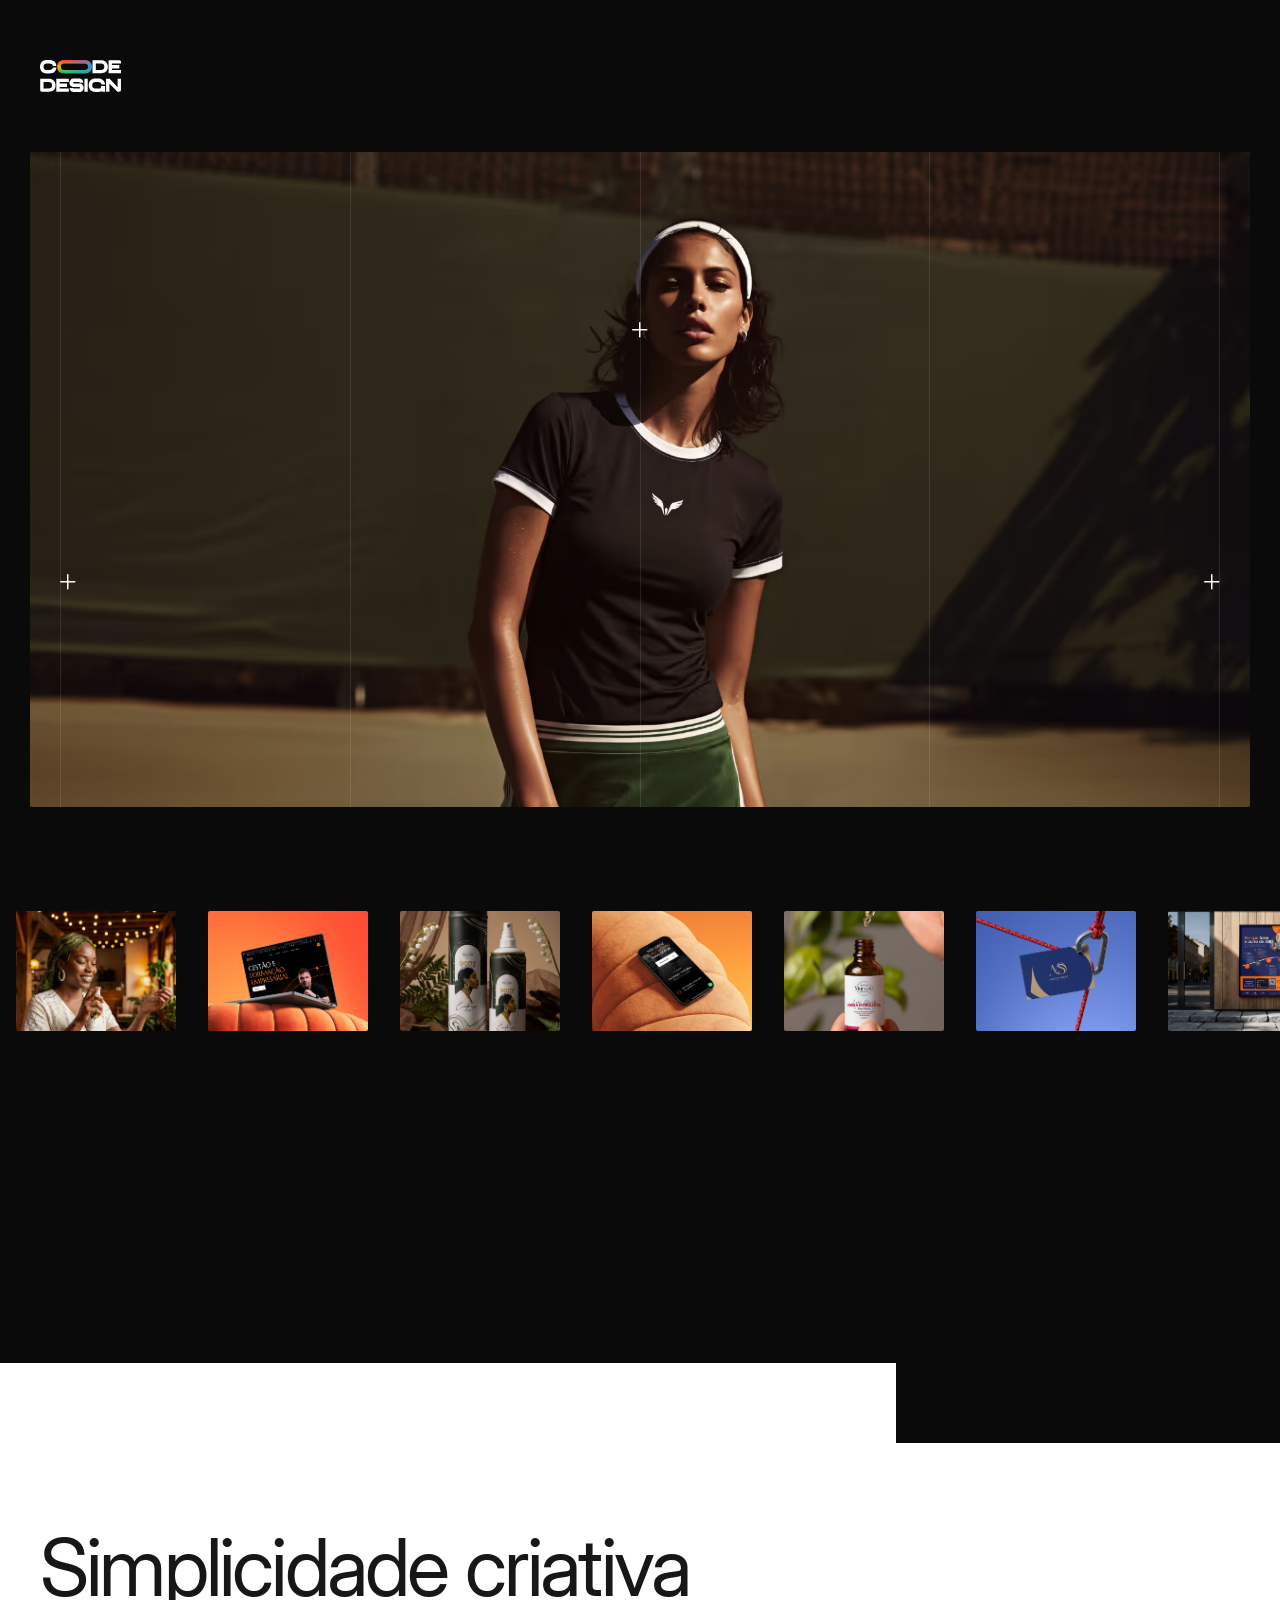
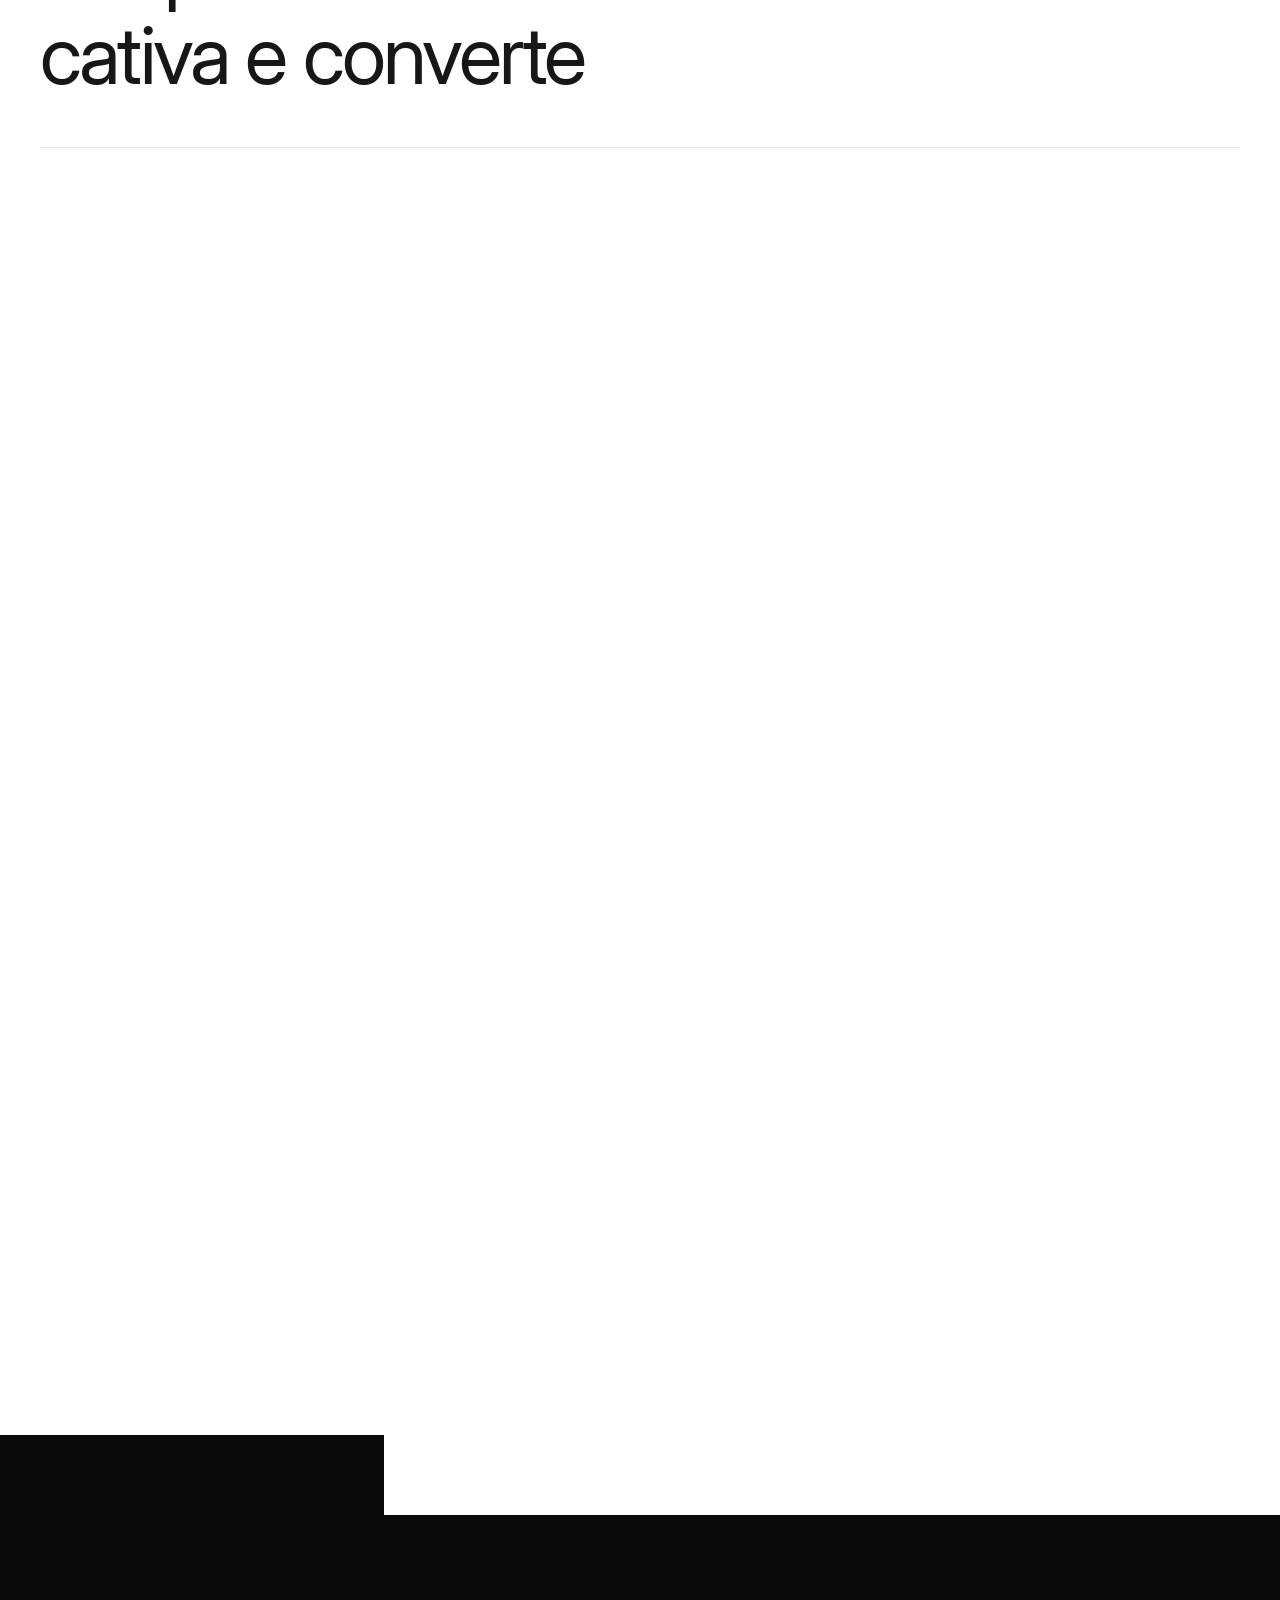
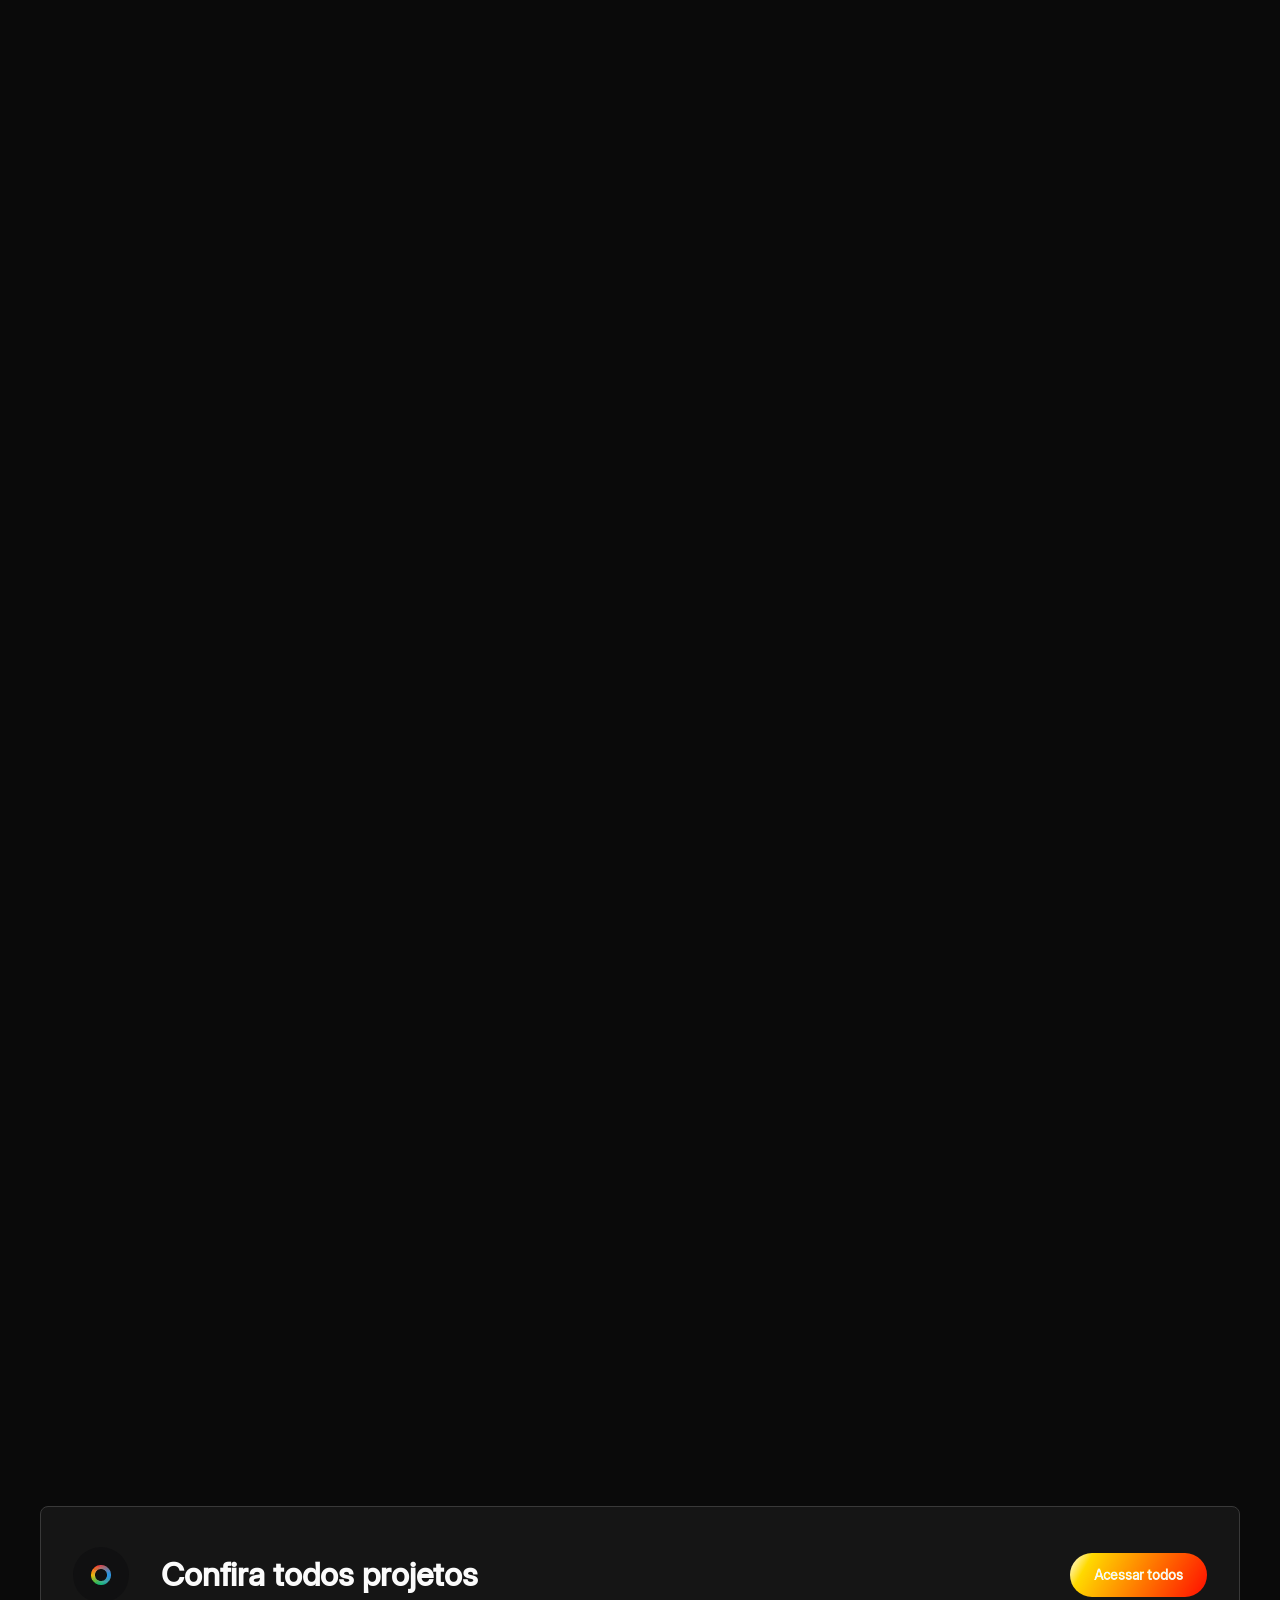
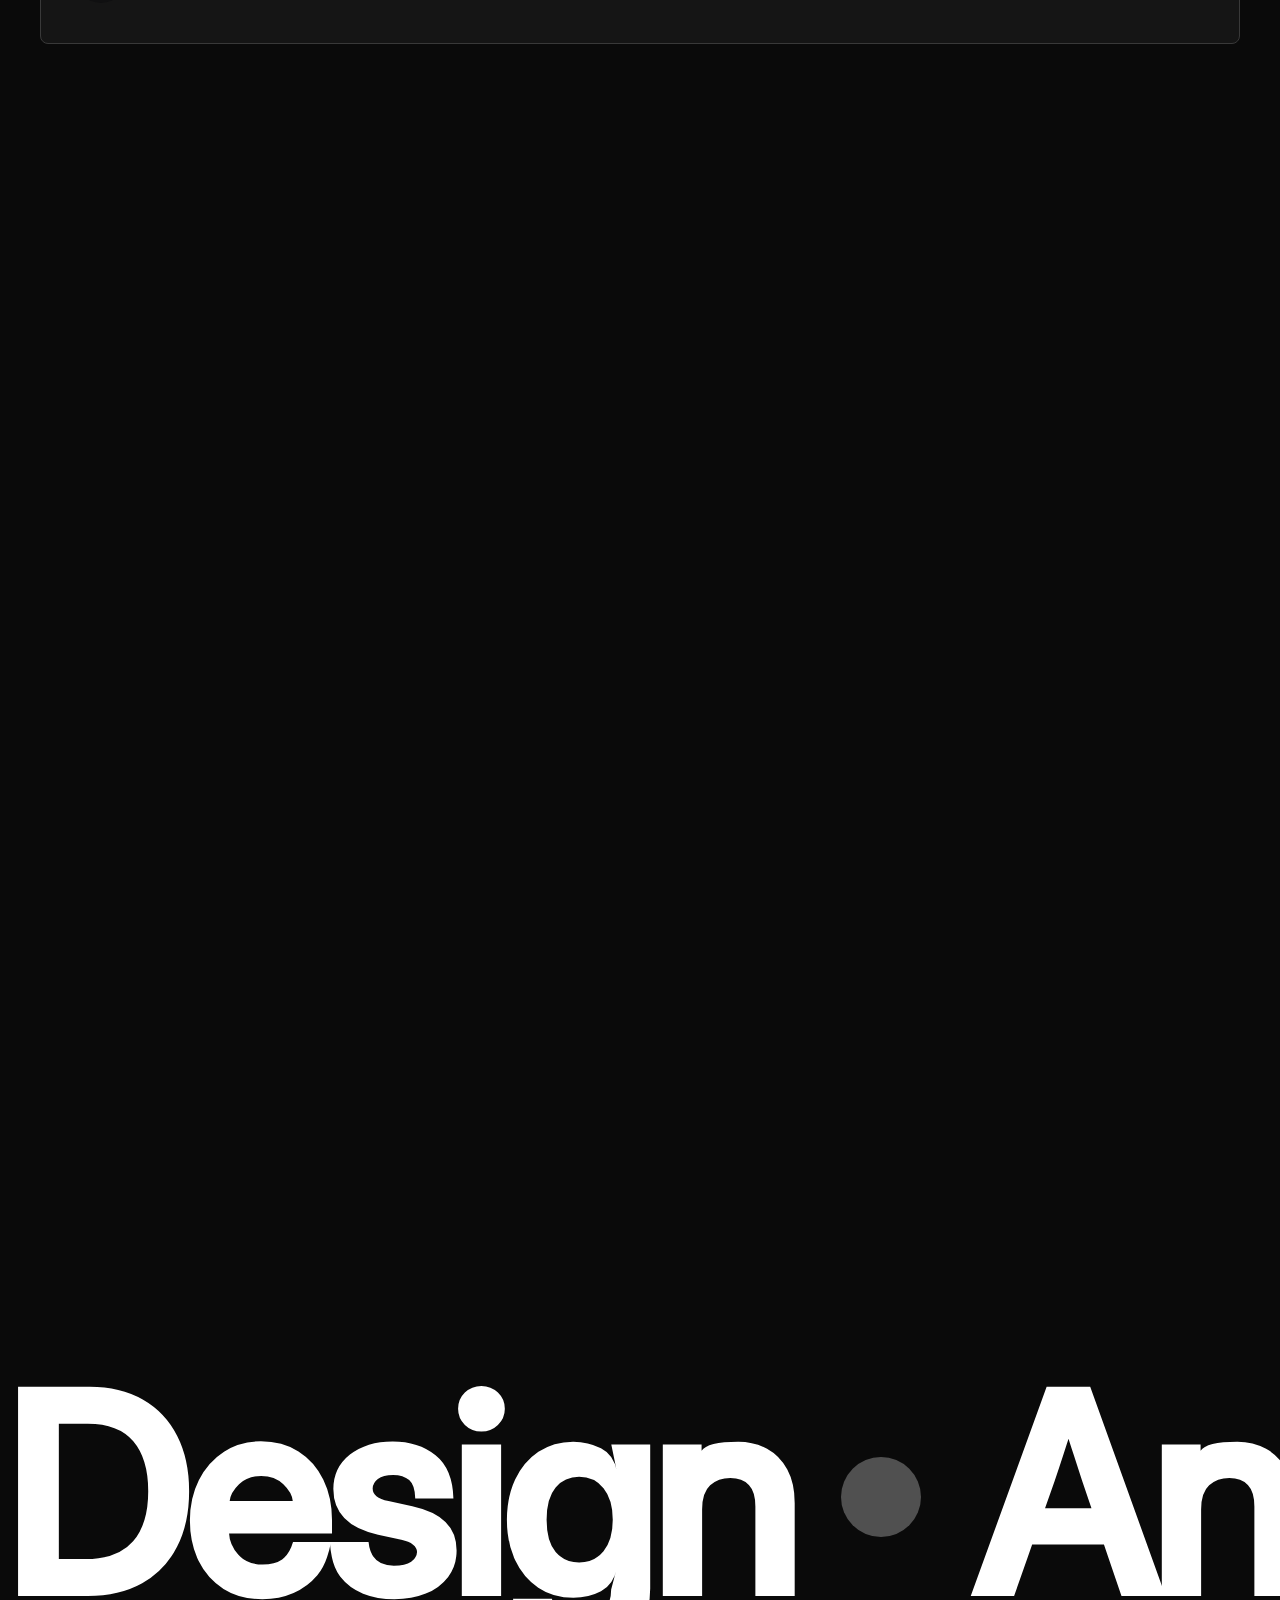
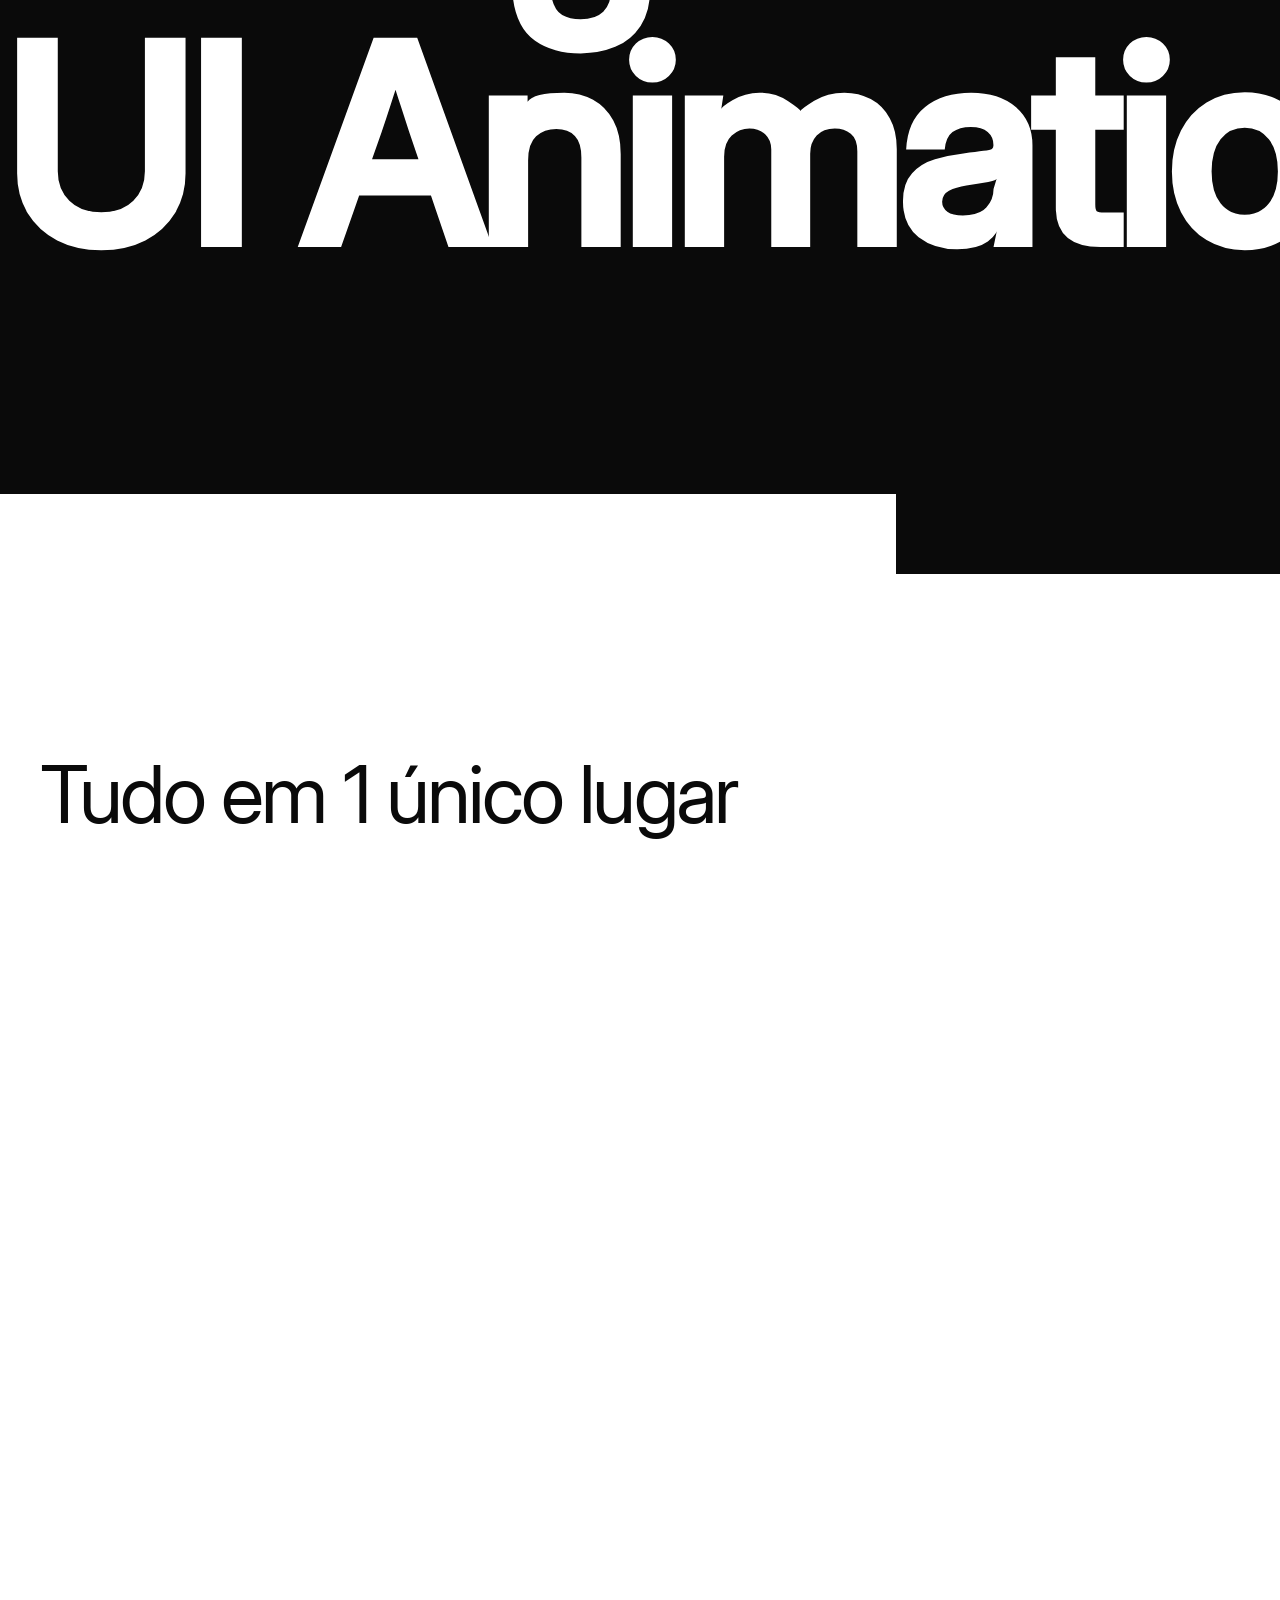
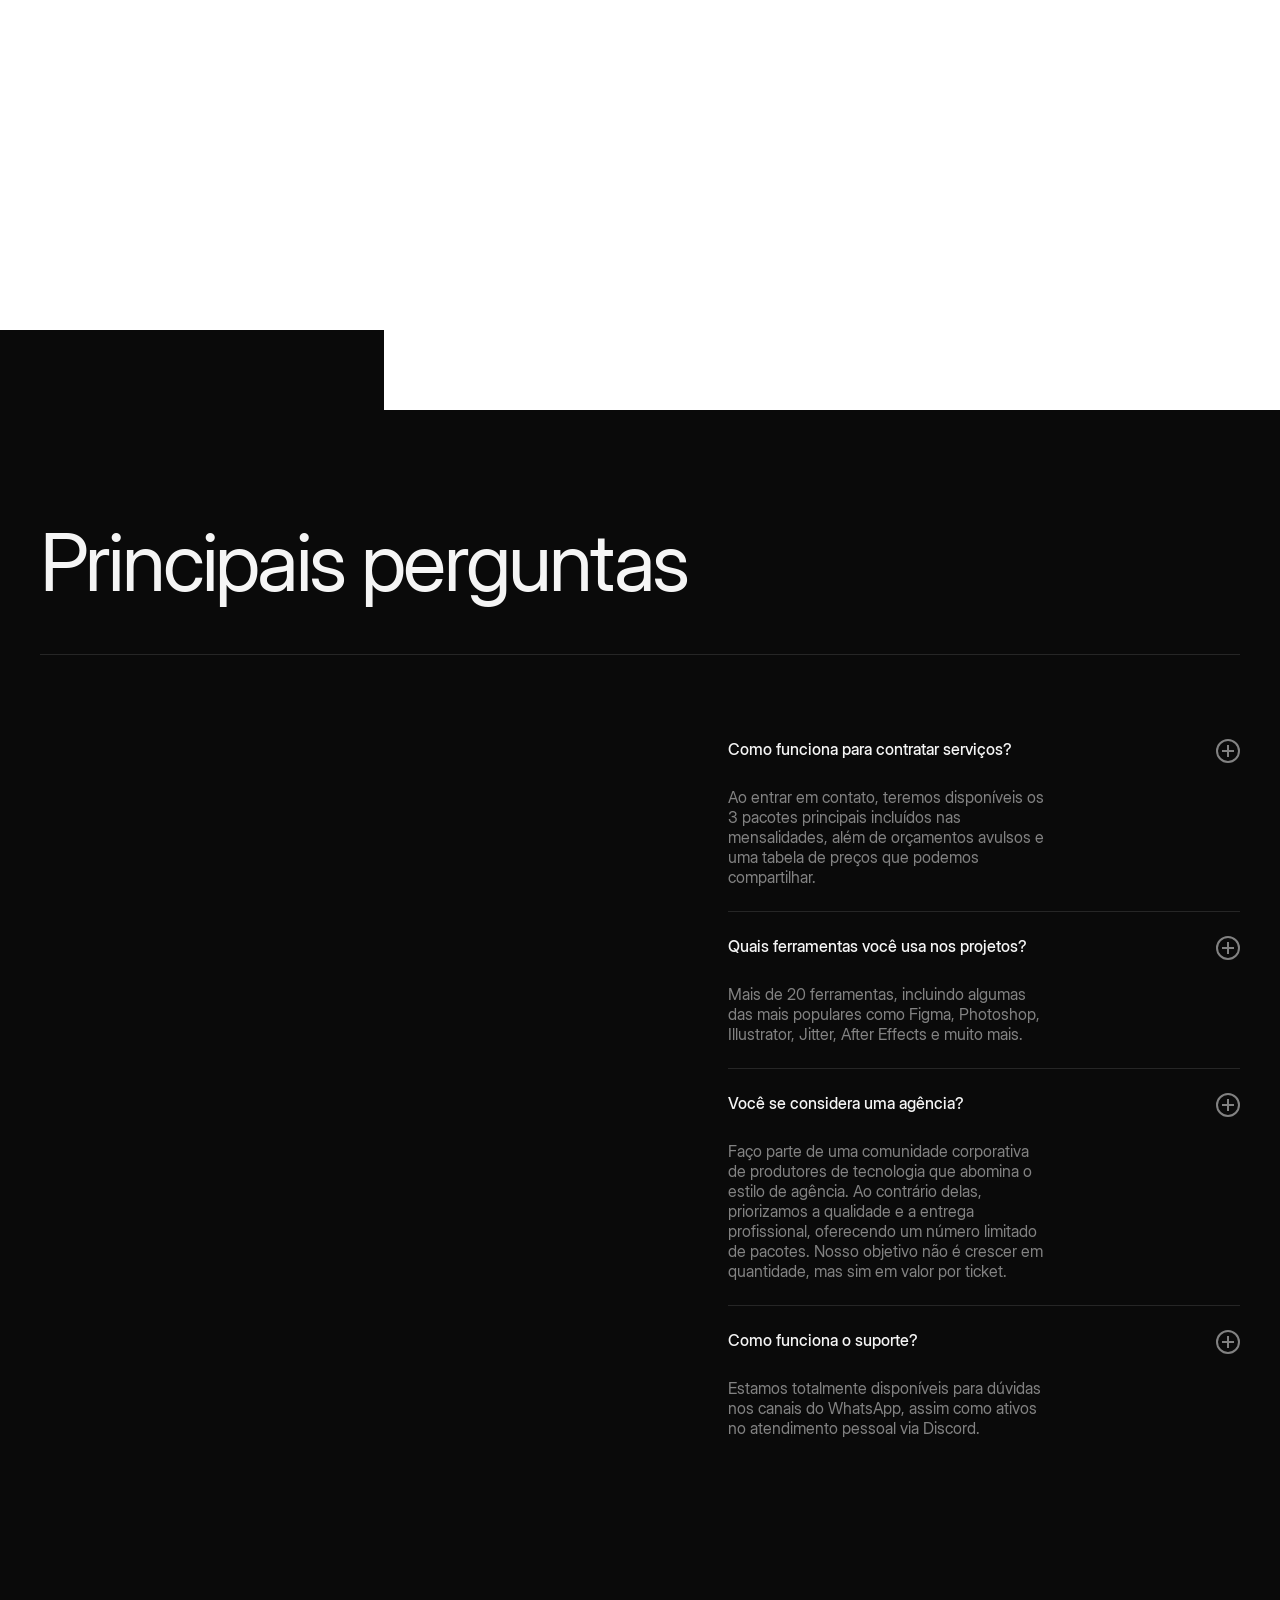
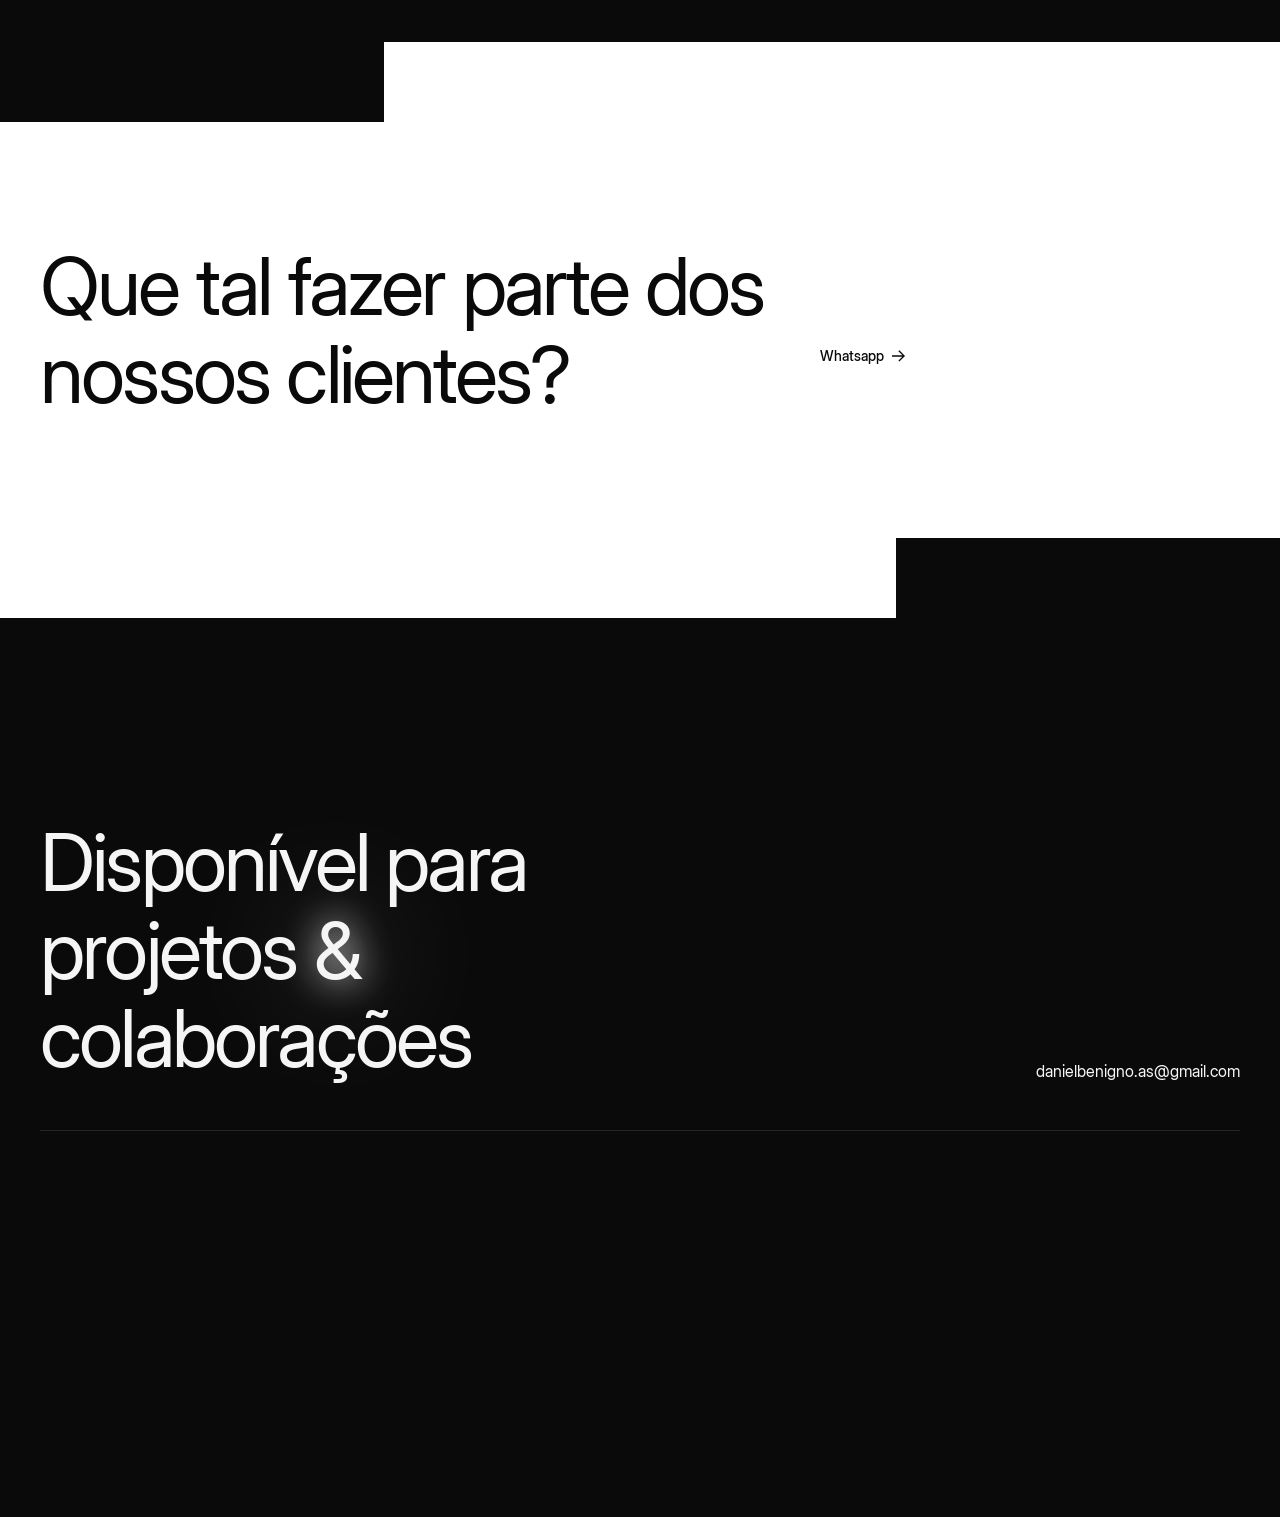
==== commit b4adcbac: "Adicionando animações na hero" ====
--- a/index.html
+++ b/index.html
@@ -181,6 +181,18 @@
 .navbar_projects-link:has(.w--current) {
   color:var(--_theme-colors---text--primary);
 }
+/* Hero Image Animation */
+.hero-bg-image {
+  filter: blur(10px);
+  transform: scale(1.2);
+  animation: heroAppear 1.5s ease-out forwards;
+}
+@keyframes heroAppear {
+  to {
+    filter: blur(0);
+    transform: scale(1);
+  }
+}
 /* Project Marquee Animation*/
 .projects_marquee-list {
   animation: marquee 40s linear infinite;
@@ -264,10 +276,10 @@
                     </svg></div>
                 </div>
                 <div class="hero-top-left text-ms">
-                  <div>Branding /<br>Deisng / UI/UX /<br>Strategy /</div>
+                  <div data-load-text="">Branding /<br>Deisng / UI/UX /<br>Strategy /</div>
                 </div>
                 <div id="w-node-fa576322-b214-6cbd-6e77-c93c2af65eba-b9c3d9c4" class="hero-top-right">
-                  <div class="hero-top-right text-ms">Toda empresa precisa<br>gerar impacto<br>e estar disposta a evoluir.</div>
+                  <div data-load-text="" class="hero-top-right text-ms">Toda empresa precisa<br>gerar impacto<br>e estar disposta a evoluir.</div>
                 </div>
               </div>
               <div class="hero-bottom">
@@ -284,9 +296,9 @@
                     </svg></div>
                 </div>
                 <div class="hero-heading-wrap">
-                  <div class="body-text-1 cc-1">Hoje a sua</div>
-                  <div class="display-01 hero-title laptop">Marca</div>
-                  <div class="hero-heading-small body-text-1">Começa aqui</div>
+                  <div data-load-text="" class="body-text-1 cc-1">Hoje a sua</div>
+                  <div data-load-text="" class="display-01 hero-title laptop">Marca</div>
+                  <div data-load-text="" class="hero-heading-small body-text-1">Começa aqui</div>
                 </div>
               </div>
             </div>
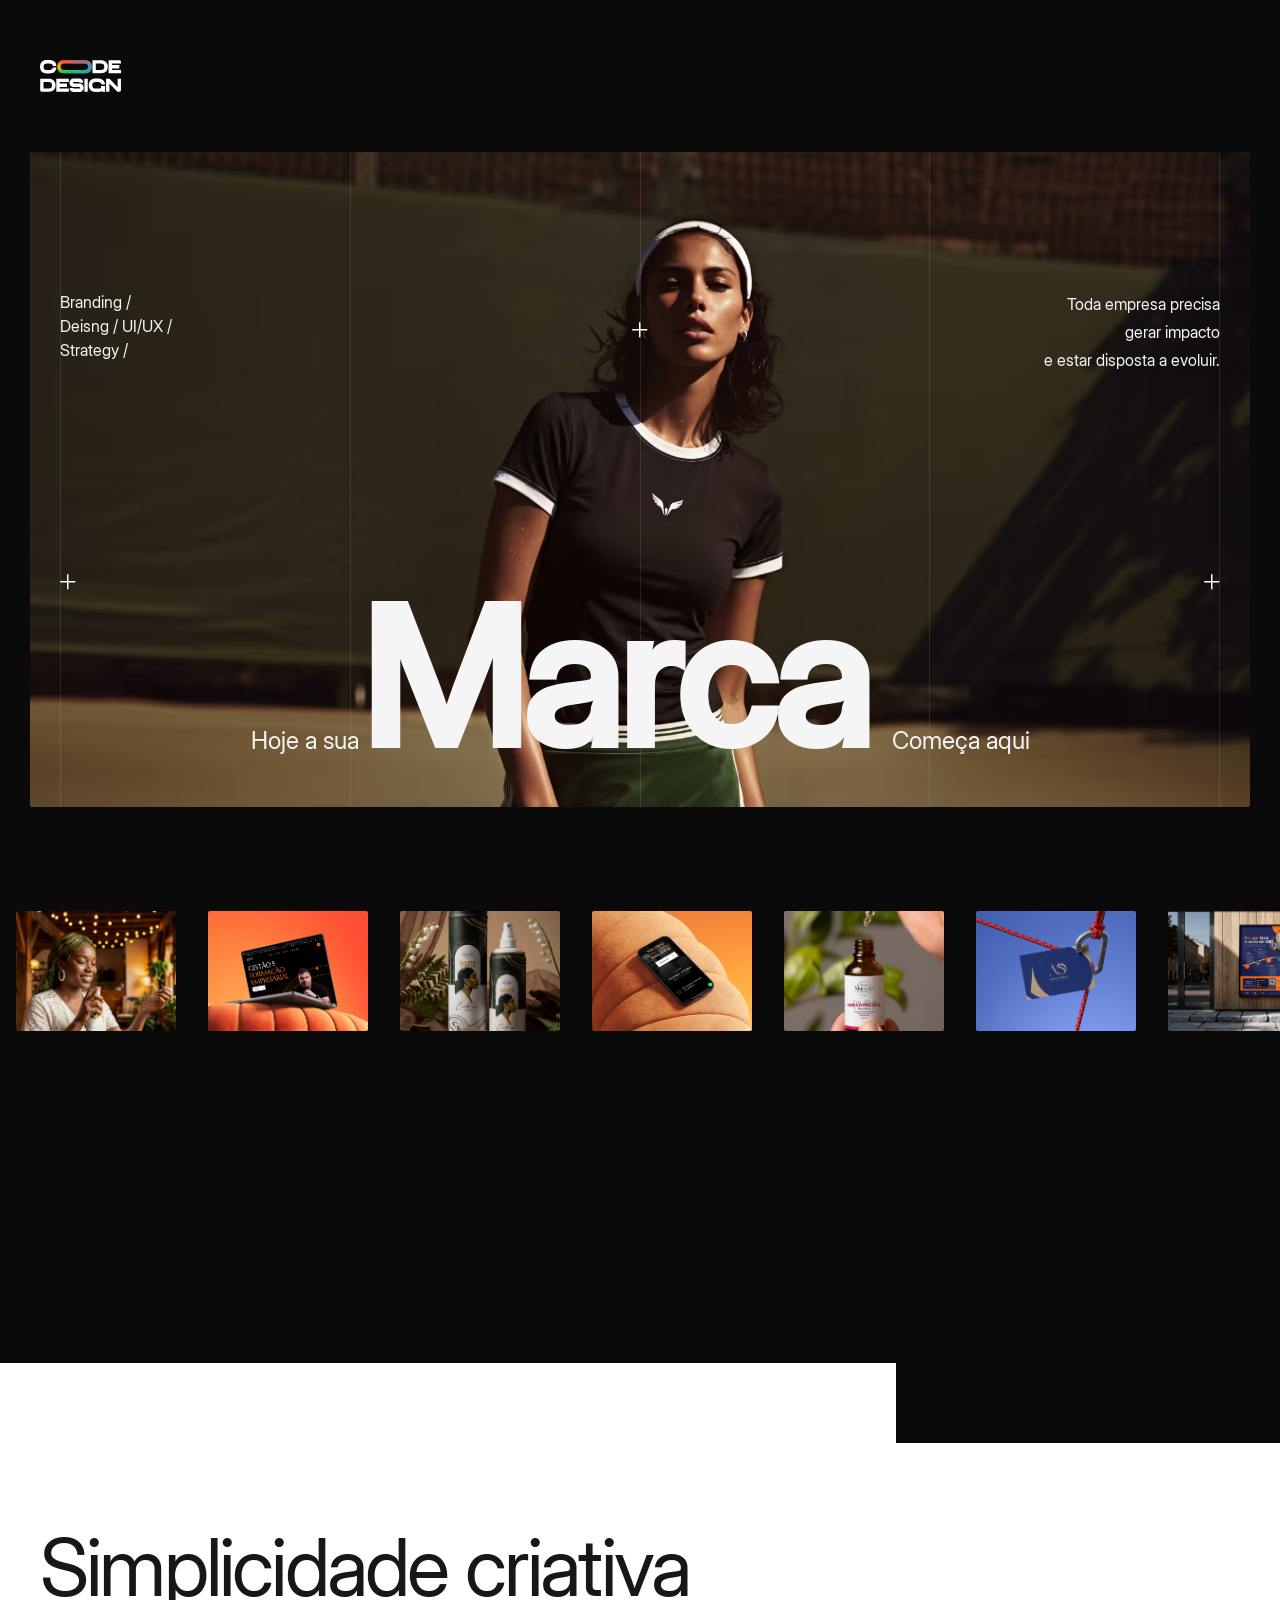
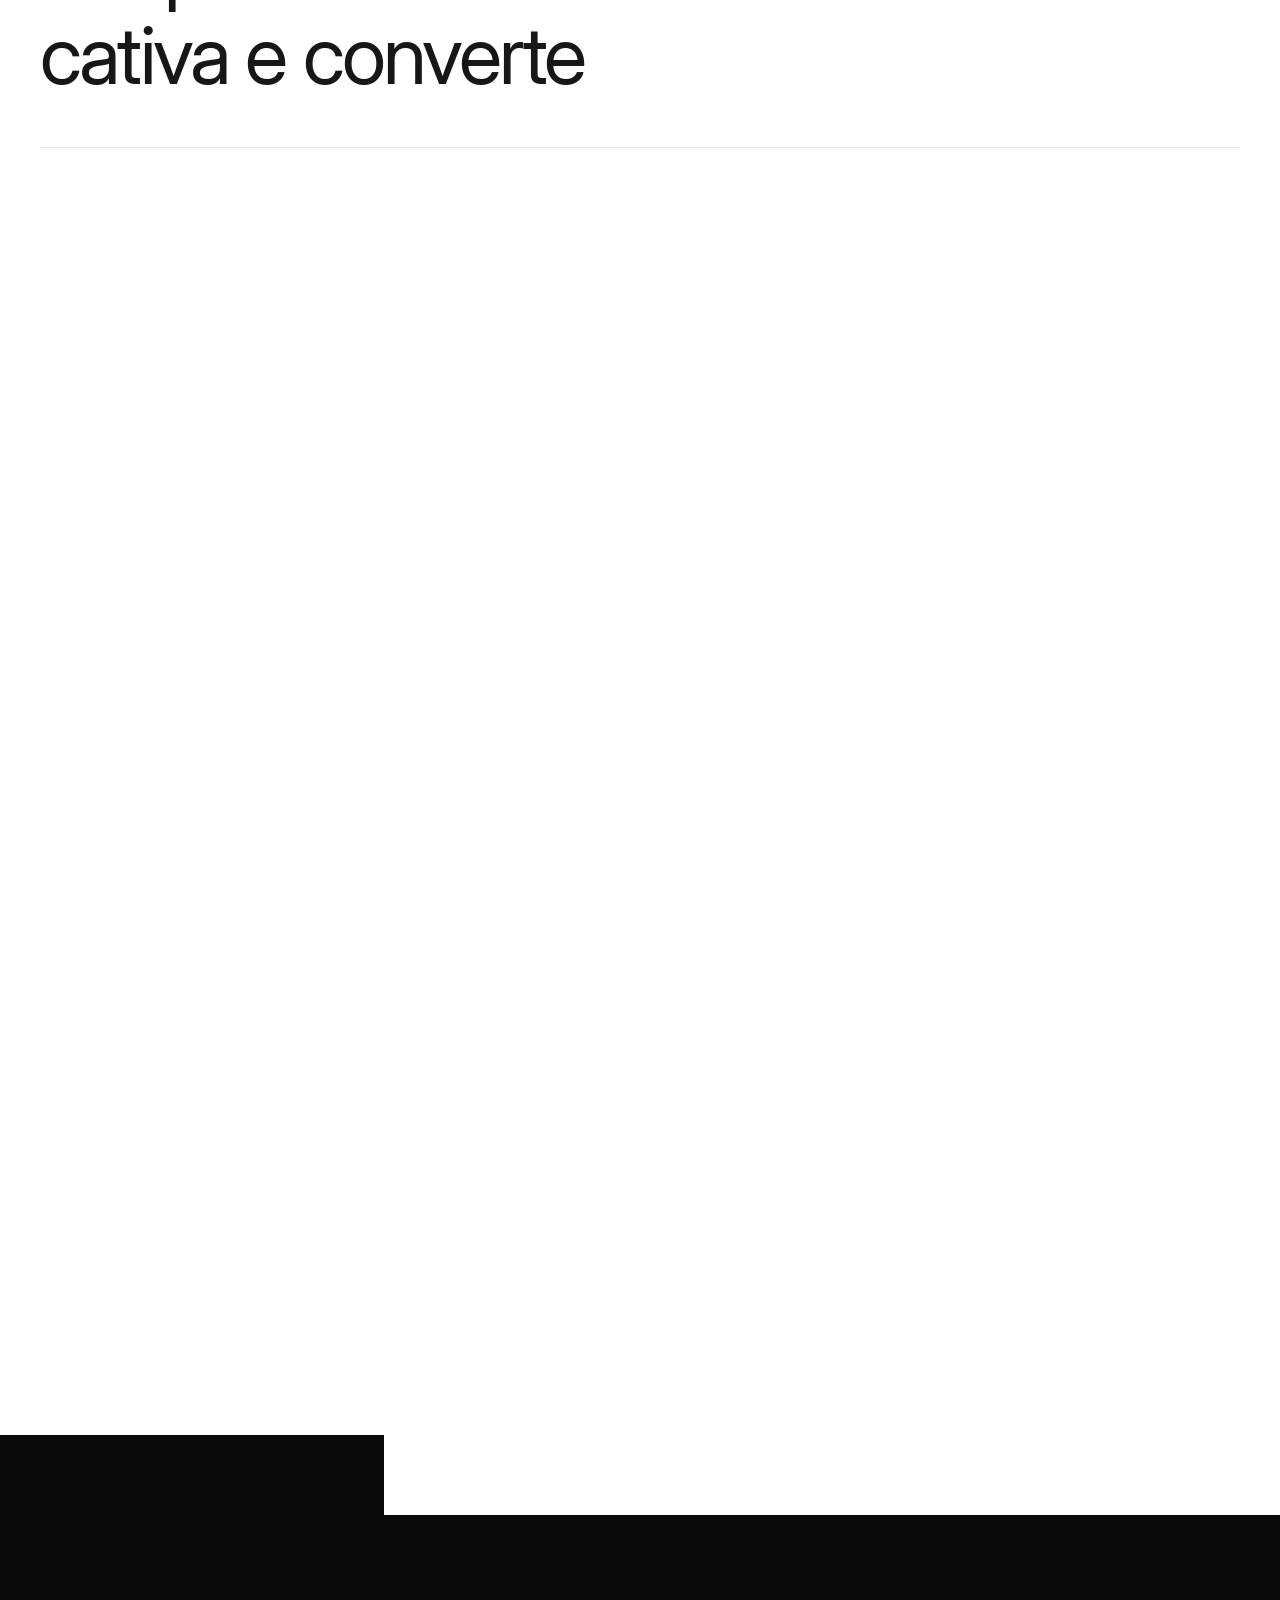
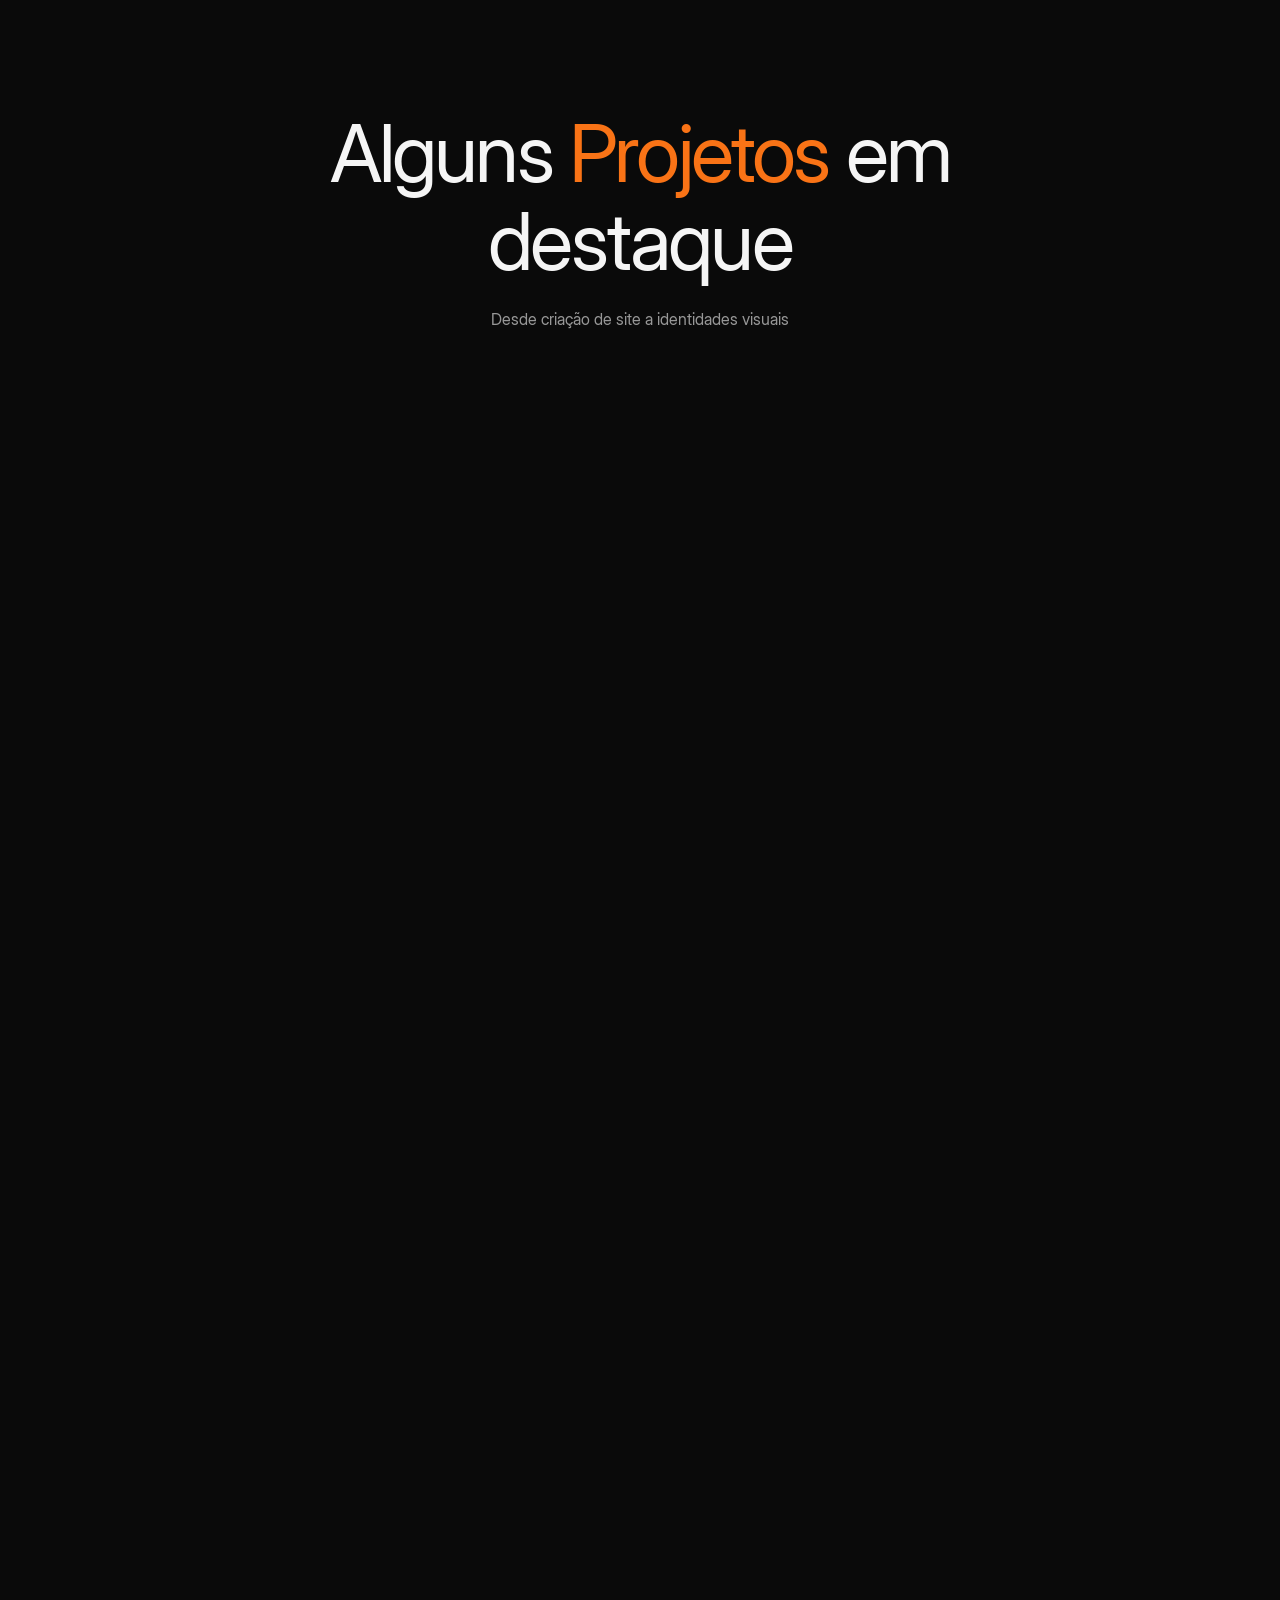
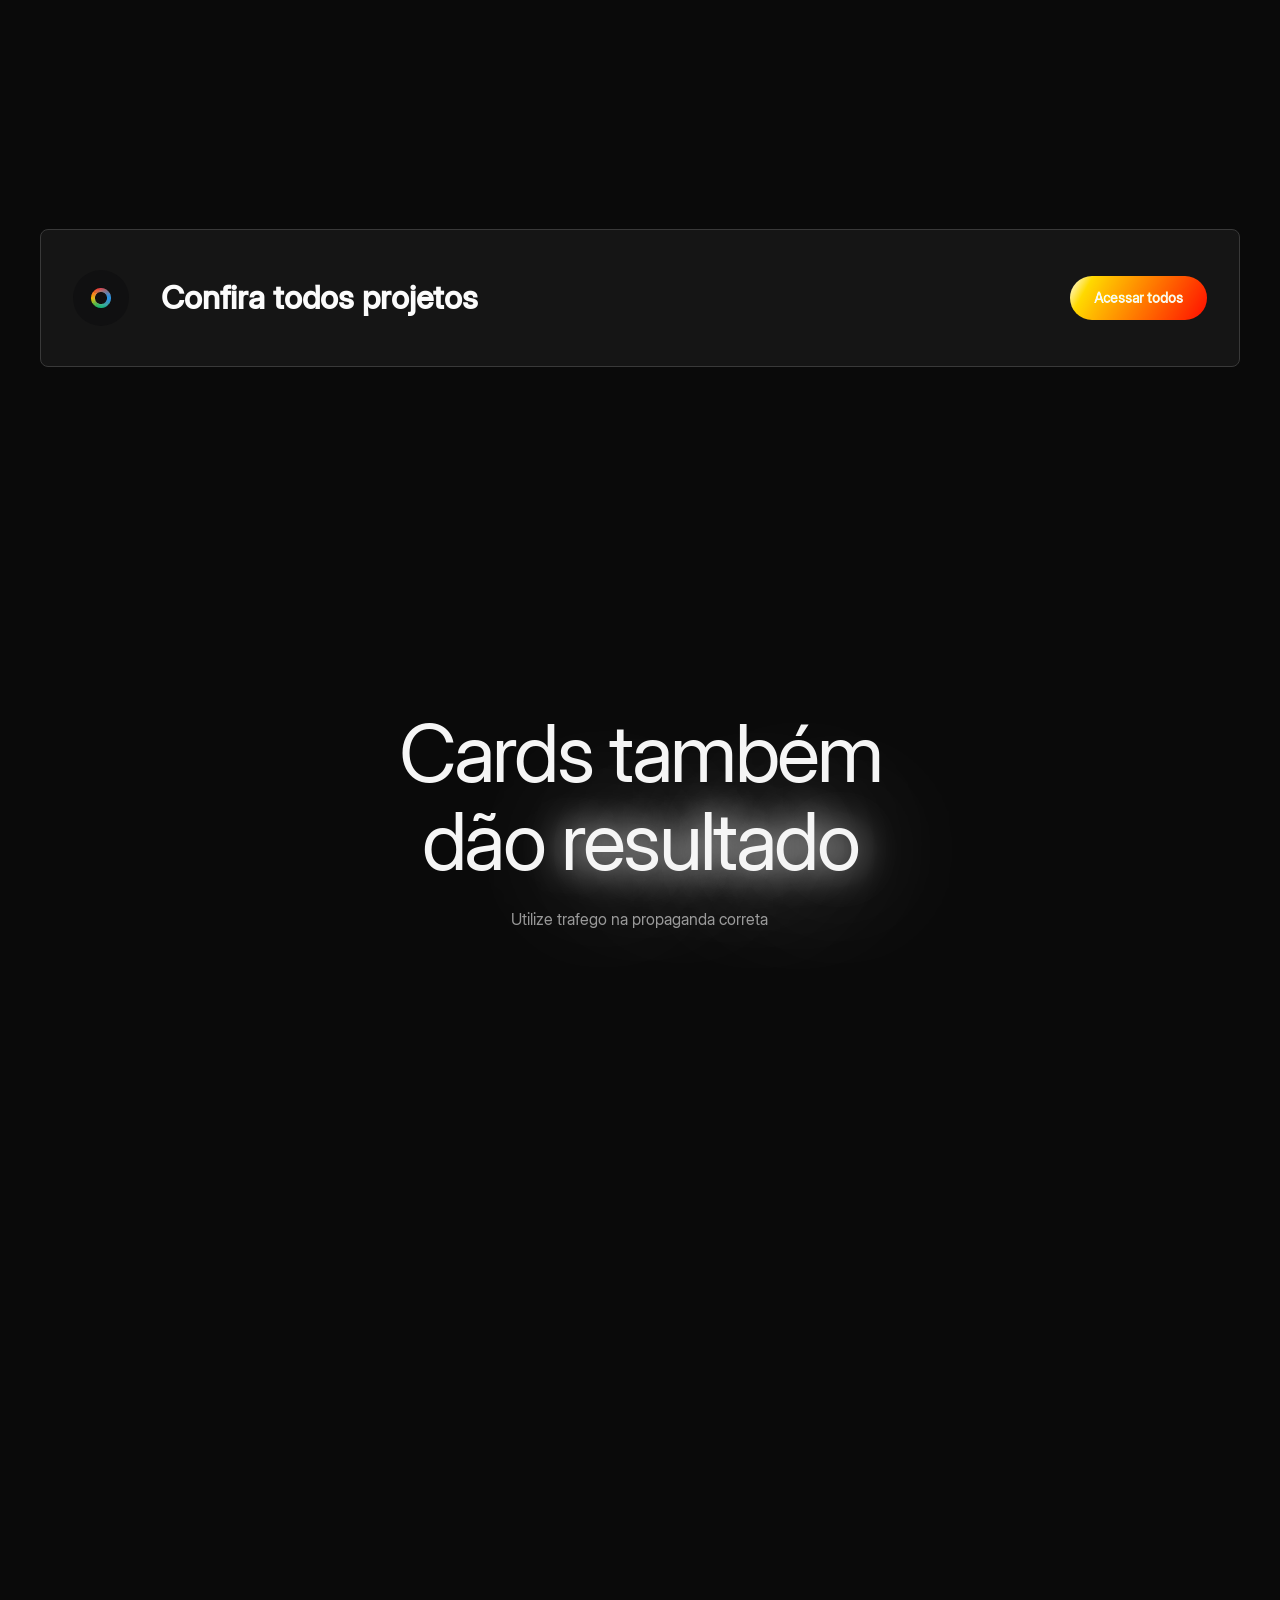
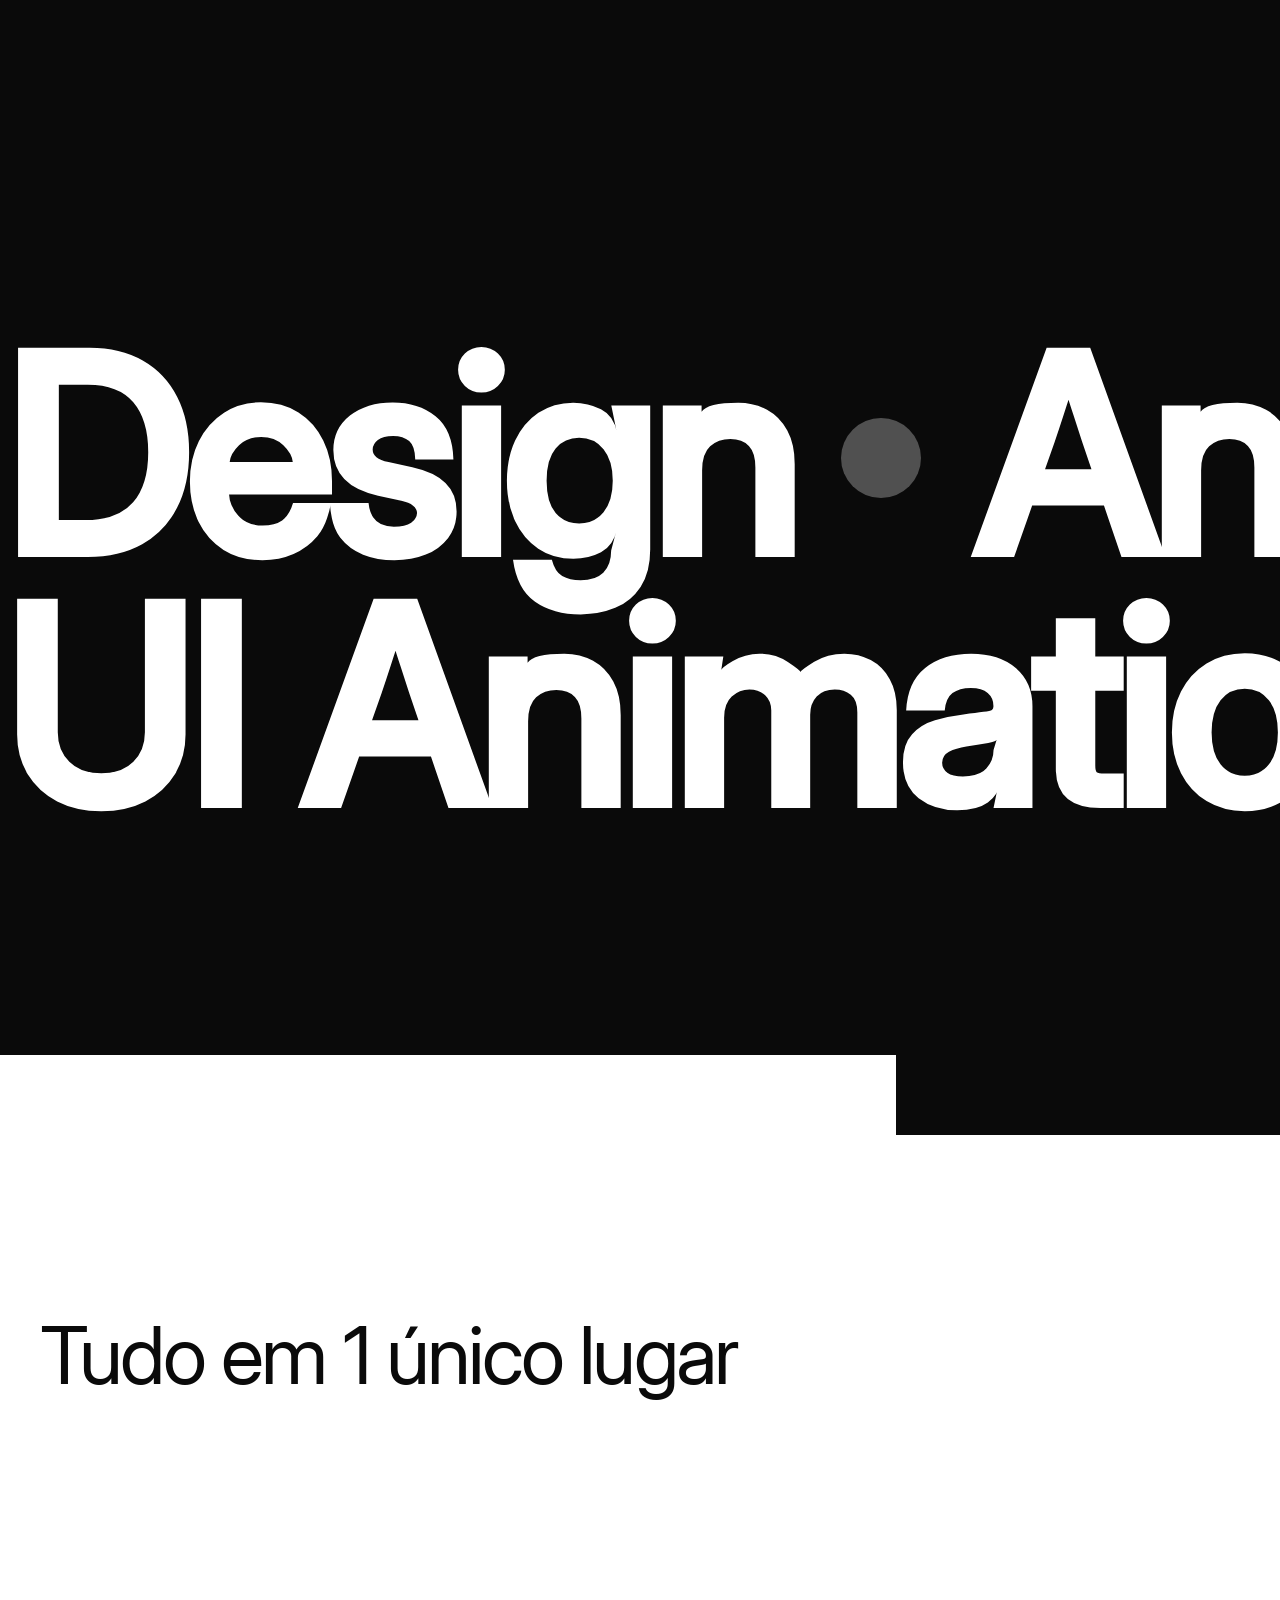
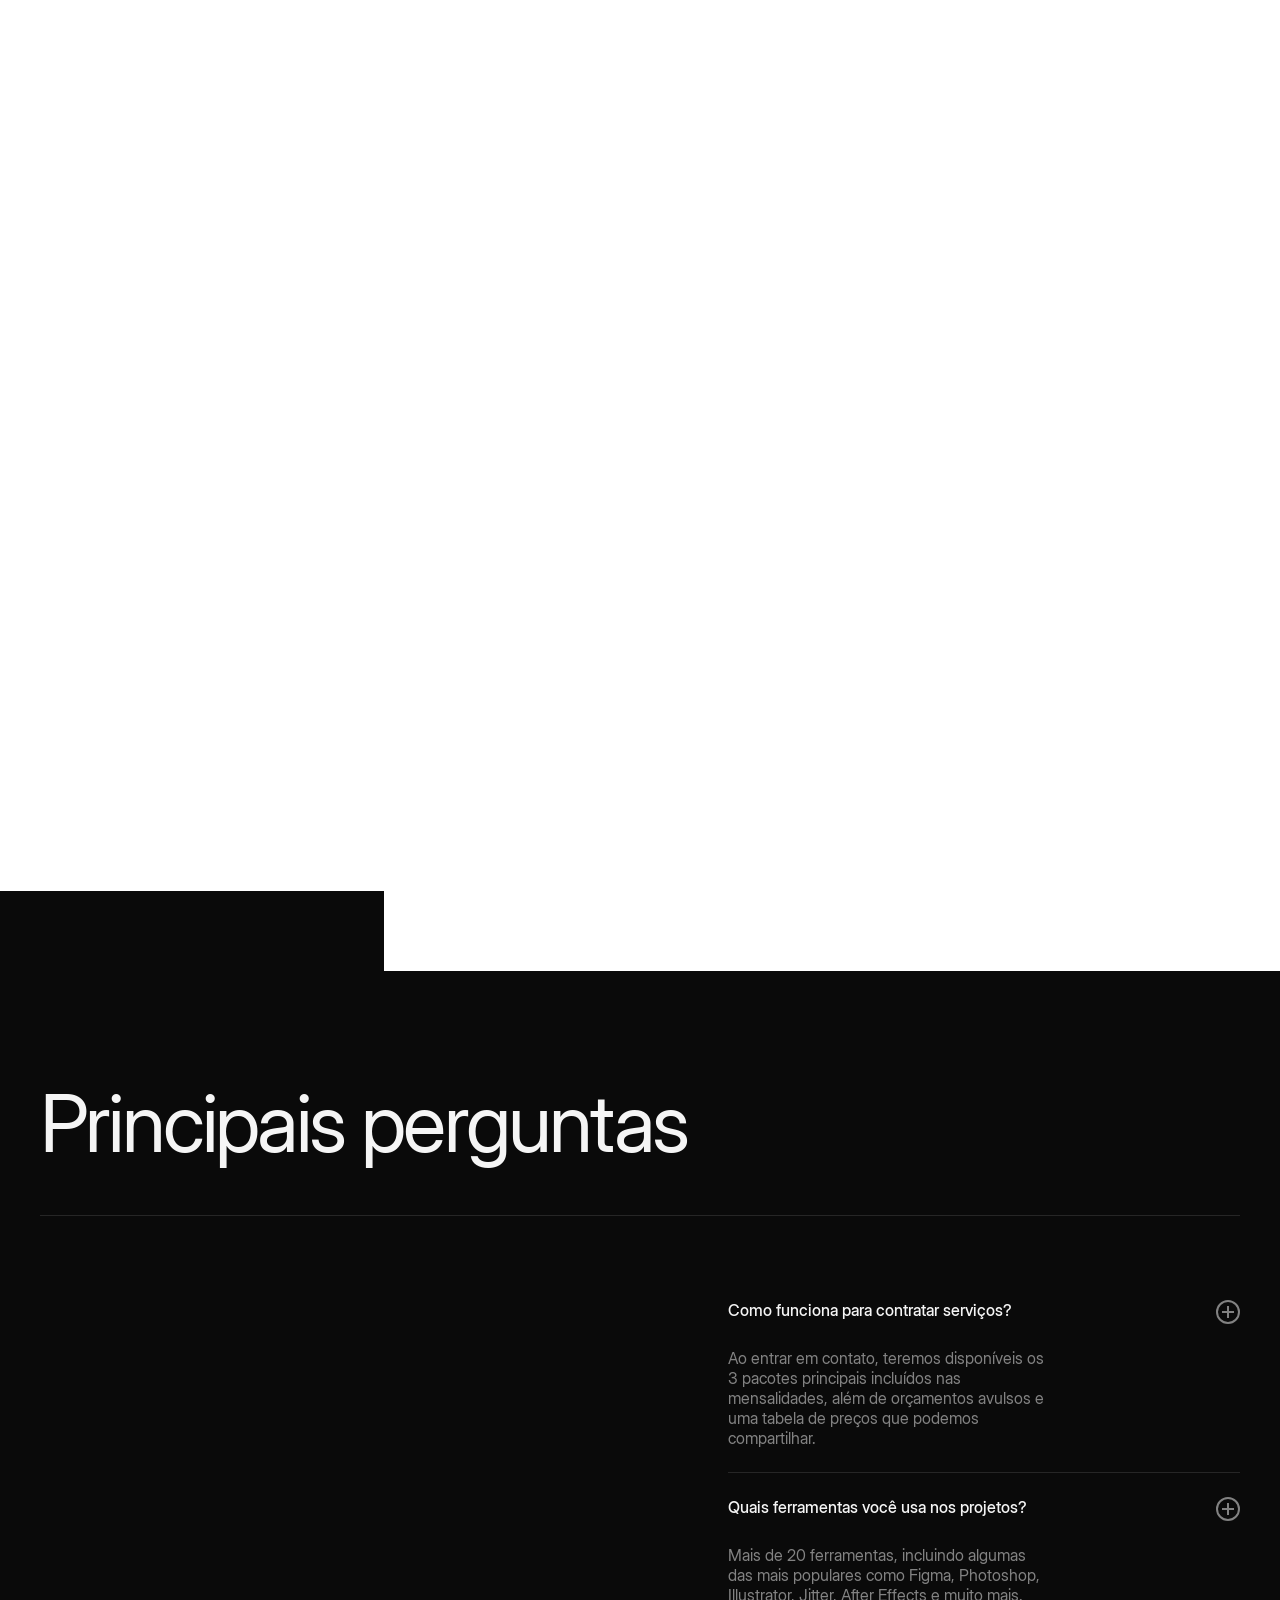
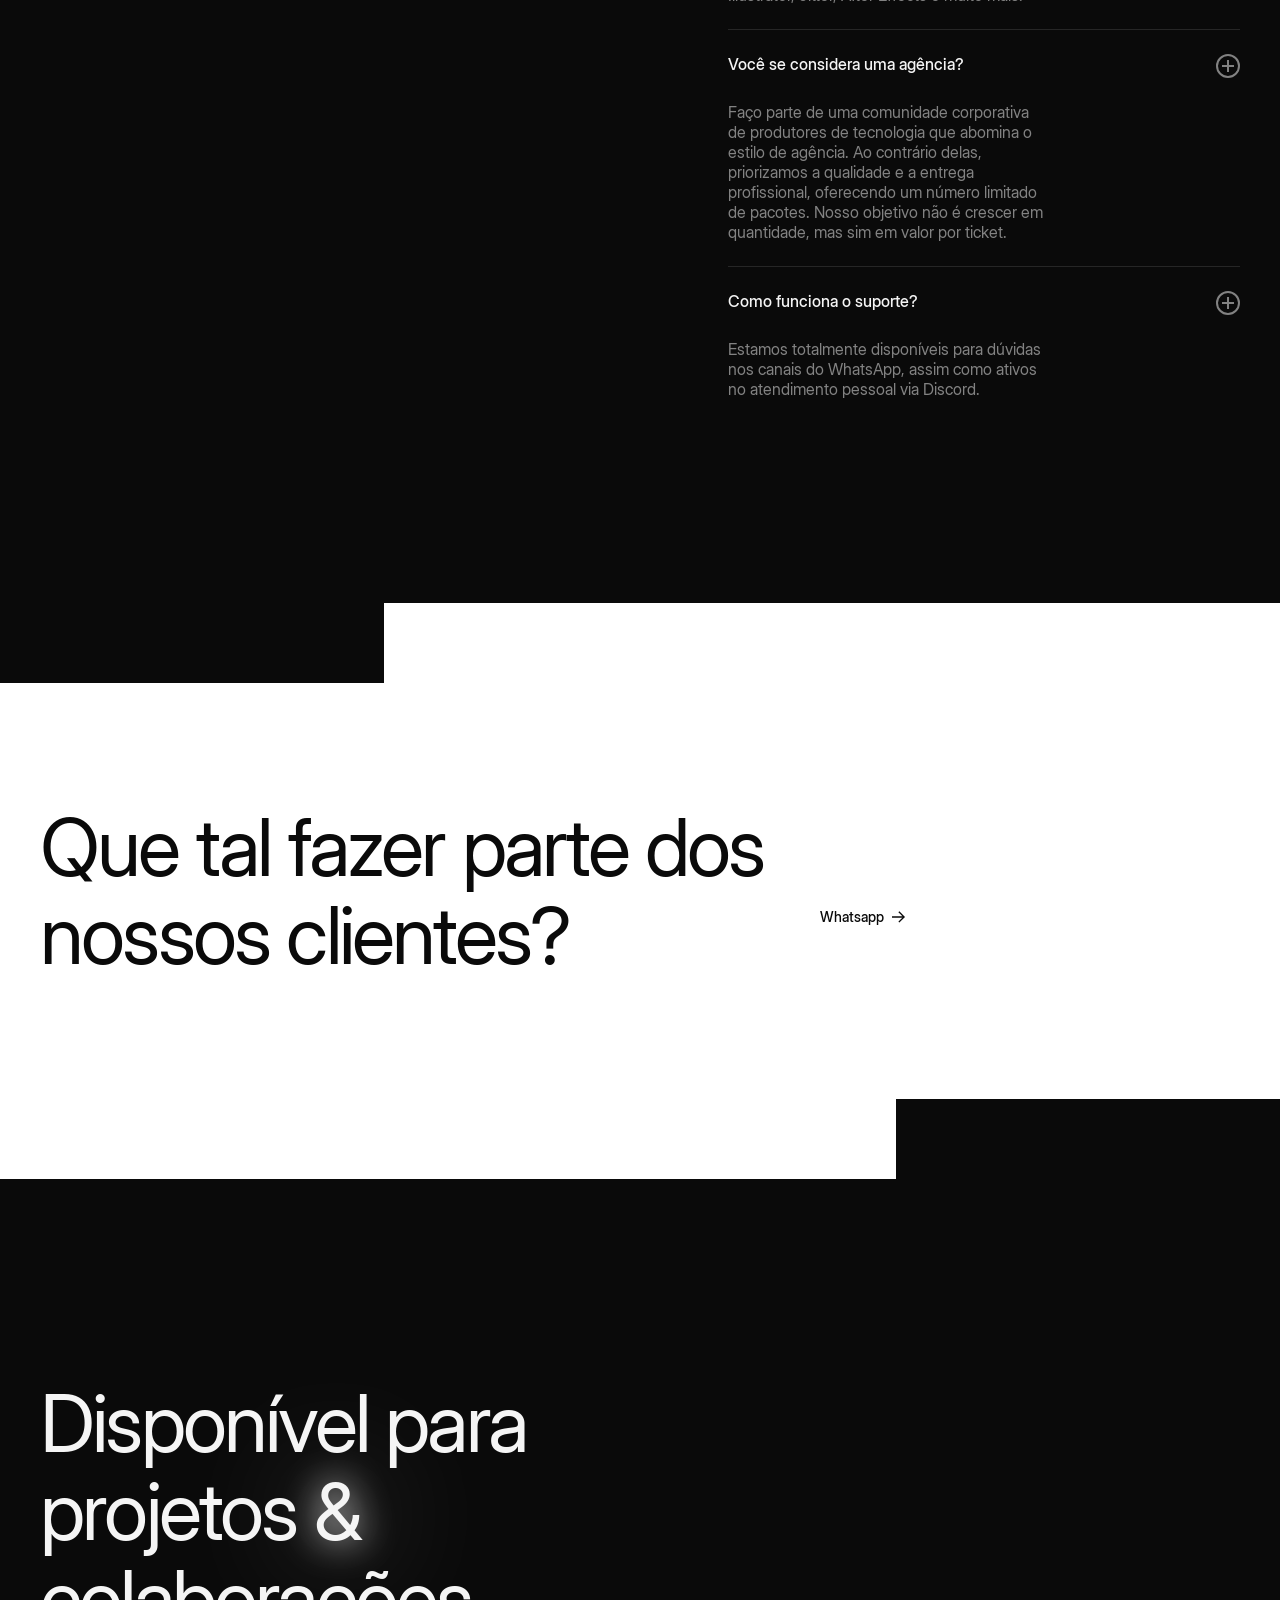
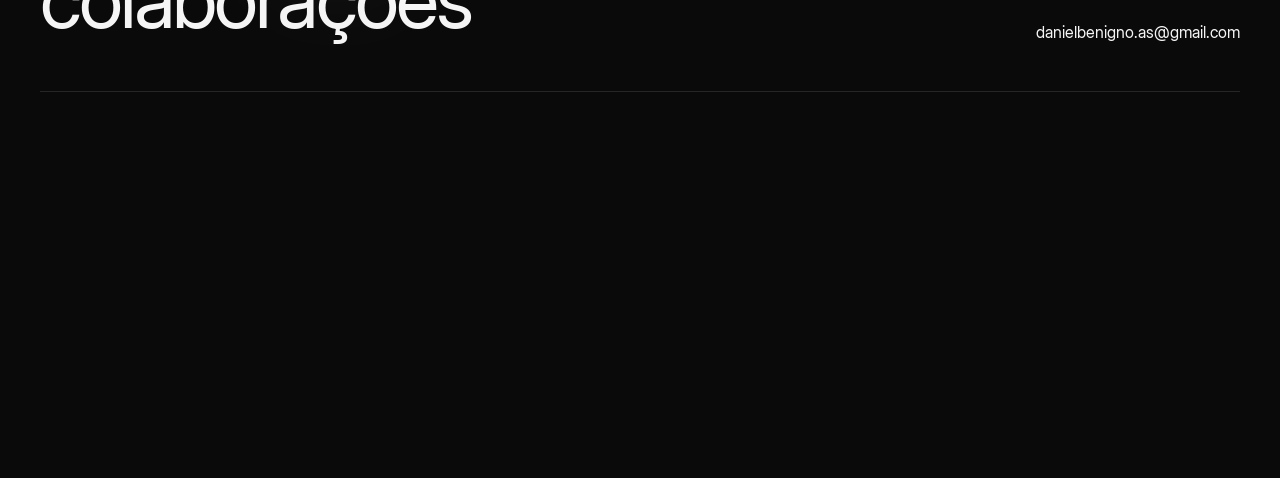
==== commit 8b0336e7: "Correção de bugs na header" ====
--- a/index.html
+++ b/index.html
@@ -1,4 +1,4 @@
-<!DOCTYPE html><!--  This site was created in Webflow. https://webflow.com  --><!--  Last Published: Fri Mar 13 2026 19:04:43 GMT+0000 (Coordinated Universal Time)  -->
+<!DOCTYPE html><!--  This site was created in Webflow. https://webflow.com  --><!--  Last Published: Sat Mar 14 2026 17:04:41 GMT+0000 (Coordinated Universal Time)  -->
 <html data-wf-page="696d16bebfe82777b9c3d9c4" data-wf-site="696d16bdbfe82777b9c3d969">
 <head>
   <meta charset="utf-8">
@@ -181,18 +181,6 @@
 .navbar_projects-link:has(.w--current) {
   color:var(--_theme-colors---text--primary);
 }
-/* Hero Image Animation */
-.hero-bg-image {
-  filter: blur(10px);
-  transform: scale(1.2);
-  animation: heroAppear 1.5s ease-out forwards;
-}
-@keyframes heroAppear {
-  to {
-    filter: blur(0);
-    transform: scale(1);
-  }
-}
 /* Project Marquee Animation*/
 .projects_marquee-list {
   animation: marquee 40s linear infinite;
@@ -261,8 +249,8 @@
     </div>
     <main class="main-wrapper">
       <section class="section">
-        <div class="header">
-          <h2 class="heading-style-h2">Sua <span class="text-span-3">Marca</span> começa aqui</h2>
+        <div class="mobile-header">
+          <h2 class="heading-style-h2">Sua <span class="text-span-3">Marca</span> <br>começa aqui</h2>
         </div>
         <div class="hero_main">
           <div class="hero-bg-image-wrap"><img width="Auto" height="Auto" alt="Close-up side profile of a person with short blonde hair and large round glasses against an orange background." src="images/hero_image_1.avif" loading="eager" srcset="images/416a5aac5ec8ad09e0d4f983b4ced1d4_hero_image_1-p-500.avif 500w, images/416a5aac5ec8ad09e0d4f983b4ced1d4_hero_image_1-p-800.avif 800w, images/hero_image_1.avif 1920w" sizes="(max-width: 1919px) 100vw, 1920px" class="hero-bg-image"></div>
@@ -276,10 +264,10 @@
                     </svg></div>
                 </div>
                 <div class="hero-top-left text-ms">
-                  <div data-load-text="">Branding /<br>Deisng / UI/UX /<br>Strategy /</div>
+                  <div>Branding /<br>Deisng / UI/UX /<br>Strategy /</div>
                 </div>
                 <div id="w-node-fa576322-b214-6cbd-6e77-c93c2af65eba-b9c3d9c4" class="hero-top-right">
-                  <div data-load-text="" class="hero-top-right text-ms">Toda empresa precisa<br>gerar impacto<br>e estar disposta a evoluir.</div>
+                  <div class="hero-top-right text-ms">Toda empresa precisa<br>gerar impacto<br>e estar disposta a evoluir.</div>
                 </div>
               </div>
               <div class="hero-bottom">
@@ -296,9 +284,9 @@
                     </svg></div>
                 </div>
                 <div class="hero-heading-wrap">
-                  <div data-load-text="" class="body-text-1 cc-1">Hoje a sua</div>
-                  <div data-load-text="" class="display-01 hero-title laptop">Marca</div>
-                  <div data-load-text="" class="hero-heading-small body-text-1">Começa aqui</div>
+                  <div class="body-text-1 cc-1">Hoje a sua</div>
+                  <div class="display-01 hero-title laptop">Marca</div>
+                  <div class="hero-heading-small body-text-1">Começa aqui</div>
                 </div>
               </div>
             </div>
@@ -581,7 +569,7 @@
         <div class="team-grid">
           <div class="children-perspective">
             <div data-w-id="7777f910-33ae-7f5b-b386-ebe10c1e0951" style="opacity:0" class="team-card">
-              <div class="team-image"><img loading="lazy" src="images/Post-revew-01.avif" alt=""></div>
+              <div class="team-image"><img sizes="100vw" srcset="images/Post-revew-01-p-500.avif 500w, images/Post-revew-01.avif 1080w" alt="" src="images/Post-revew-01.avif" loading="lazy"></div>
               <div class="team-content">
                 <div class="text-size-large text-weight-medium">Dra. Vanessa Temer</div>
                 <div class="opacity-82">
@@ -592,7 +580,7 @@
           </div>
           <div class="children-perspective">
             <div data-w-id="7777f910-33ae-7f5b-b386-ebe10c1e095b" style="opacity:0" class="team-card">
-              <div class="team-image"><img loading="lazy" src="images/Post-revew-03.avif" alt=""></div>
+              <div class="team-image"><img sizes="100vw" srcset="images/Post-revew-03-p-500.avif 500w, images/Post-revew-03.avif 1080w" alt="" src="images/Post-revew-03.avif" loading="lazy"></div>
               <div class="team-content">
                 <div class="text-size-large text-weight-medium">
                   <a href="https://www.instagram.com/alexandraargoloestetica/#">Alexandra Argôlo</a>
@@ -605,7 +593,7 @@
           </div>
           <div class="children-perspective">
             <div data-w-id="7777f910-33ae-7f5b-b386-ebe10c1e0965" style="opacity:0" class="team-card">
-              <div class="team-image"><img loading="lazy" src="images/Post-revew-02.avif" alt=""></div>
+              <div class="team-image"><img sizes="100vw" srcset="images/Post-revew-02-p-500.avif 500w, images/Post-revew-02.avif 1080w" alt="" src="images/Post-revew-02.avif" loading="lazy"></div>
               <div class="team-content">
                 <div class="text-size-large text-weight-medium">Renata Almeida</div>
                 <div class="opacity-82">
@@ -663,7 +651,7 @@
                               <li class="text-size-md">Comunicação visual</li>
                             </ul>
                           </div>
-                          <div class="service_visual"><img src="images/Projetos-Imersao-05.avif" loading="lazy" width="233" height="175" alt="" srcset="images/Projetos-Imersao-05-p-500.avif 500w, images/Projetos-Imersao-05-p-800.avif 800w, images/Projetos-Imersao-05.avif 1350w" sizes="233px" class="service_image"></div>
+                          <div class="service_visual"><img src="images/Projetos-Imersao-05.avif" loading="lazy" width="233" height="175" alt="" srcset="images/Projetos-Imersao-05-p-500.avif 500w, images/Projetos-Imersao-05-p-800.avif 800w, images/Projetos-Imersao-05.avif 1350w" sizes="(max-width: 479px) 100vw, 233px" class="service_image"></div>
                         </div>
                       </div>
                       <div class="service_item-wrap">
@@ -678,7 +666,7 @@
                               <li class="text-size-md">Front end otimizado</li>
                             </ul>
                           </div>
-                          <div class="service_visual"><img src="images/Mcokup-list-8.avif" loading="lazy" width="233" height="175" alt="" srcset="images/Mcokup-list-8-p-500.avif 500w, images/Mcokup-list-8-p-800.avif 800w, images/Mcokup-list-8.avif 1350w" sizes="233px" class="service_image"></div>
+                          <div class="service_visual"><img src="images/Mcokup-list-8.avif" loading="lazy" width="233" height="175" alt="" srcset="images/Mcokup-list-8-p-500.avif 500w, images/Mcokup-list-8-p-800.avif 800w, images/Mcokup-list-8.avif 1350w" sizes="(max-width: 479px) 100vw, 233px" class="service_image"></div>
                         </div>
                       </div>
                       <div class="service_item-wrap">
@@ -692,7 +680,7 @@
                               <li class="text-size-md">Posicionamento visual</li>
                             </ul>
                           </div>
-                          <div class="service_visual"><img src="images/Projeto-Marvella-05.avif" loading="lazy" width="233" height="175" alt="" srcset="images/Projeto-Marvella-05-p-500.avif 500w, images/Projeto-Marvella-05-p-800.avif 800w, images/Projeto-Marvella-05.avif 1350w" sizes="233px" class="service_image"></div>
+                          <div class="service_visual"><img src="images/Projeto-Marvella-05.avif" loading="lazy" width="233" height="175" alt="" srcset="images/Projeto-Marvella-05-p-500.avif 500w, images/Projeto-Marvella-05-p-800.avif 800w, images/Projeto-Marvella-05.avif 1350w" sizes="(max-width: 479px) 100vw, 233px" class="service_image"></div>
                         </div>
                       </div>
                     </div>
--- a/css/daniels-marvelous-site-117008.webflow.css
+++ b/css/daniels-marvelous-site-117008.webflow.css
@@ -2790,7 +2790,7 @@
   justify-content: space-between;
   align-items: center;
   width: 85rem;
-  margin-top: 29px;
+  margin-top: 0;
   padding: 2.5rem 2rem;
   text-decoration: none;
   display: flex;
@@ -3224,6 +3224,8 @@
 }
 
 .container-3 {
+  grid-column-gap: 1.125rem;
+  grid-row-gap: 1.125rem;
   flex-flow: column;
   justify-content: space-between;
   align-items: center;
@@ -3329,7 +3331,7 @@
   flex-flow: column;
   align-items: center;
   max-width: 63ch;
-  display: none;
+  display: flex;
 }
 
 .text-span-2 {
@@ -3995,6 +3997,20 @@
   inset: 0% 0% auto;
 }
 
+.mobile-header {
+  grid-column-gap: 1.5rem;
+  grid-row-gap: 1.5rem;
+  text-align: center;
+  flex-flow: column;
+  align-items: center;
+  max-width: 63ch;
+  display: none;
+}
+
+.mobile-header.header-mobile {
+  display: none;
+}
+
 @media screen and (min-width: 1280px) {
   .heading-style-h2 {
     display: block;
@@ -4029,7 +4045,7 @@
   }
 
   .header {
-    display: none;
+    display: flex;
   }
 
   .display-01.hero-title {
@@ -4038,6 +4054,10 @@
 
   .display-01.hero-title.laptop {
     font-size: 12rem;
+  }
+
+  .mobile-header {
+    display: none;
   }
 }
 
@@ -4114,7 +4134,7 @@
   }
 
   .header {
-    display: none;
+    display: flex;
   }
 
   .team-wrapper.padding-global.padding-section-large {
@@ -4186,6 +4206,10 @@
     filter: blur(5px);
     transition: filter .3s;
   }
+
+  .mobile-header {
+    display: none;
+  }
 }
 
 @media screen and (min-width: 1920px) {
@@ -4229,7 +4253,7 @@
   }
 
   .header {
-    display: none;
+    display: flex;
   }
 
   .team-wrapper.padding-global {
@@ -4246,6 +4270,10 @@
     grid-template-columns: 1fr 1fr 1fr;
     justify-content: center;
     align-items: center;
+  }
+
+  .mobile-header {
+    display: none;
   }
 }
 
@@ -4777,6 +4805,7 @@
     grid-row-gap: 2rem;
     flex-direction: column;
     align-items: center;
+    margin-top: 0;
   }
 
   .price-card {
@@ -4820,6 +4849,11 @@
     justify-content: space-between;
     width: 100%;
     padding: 4rem 4rem 4rem 2rem;
+  }
+
+  .container-3 {
+    grid-column-gap: 1.125rem;
+    grid-row-gap: 1.125rem;
   }
 
   .right-content {
@@ -4854,7 +4888,7 @@
     justify-content: flex-start;
     align-items: center;
     max-width: 70vw;
-    display: block;
+    display: flex;
   }
 
   .team-wrapper {
@@ -4965,6 +4999,17 @@
 
   .text-span-3 {
     color: var(--_colors---text--warning);
+  }
+
+  .mobile-header {
+    justify-content: flex-start;
+    align-items: center;
+    max-width: 70vw;
+    display: block;
+  }
+
+  .mobile-header.header-mobile {
+    display: flex;
   }
 }
 
@@ -5754,6 +5799,15 @@
   .text-span-3 {
     color: var(--_colors---text--warning);
   }
+
+  .mobile-header {
+    max-width: none;
+    margin-top: 20px;
+  }
+
+  .mobile-header.header-mobile {
+    display: flex;
+  }
 }
 
 @media screen and (max-width: 479px) {
@@ -6140,9 +6194,9 @@
     padding-right: 1rem;
   }
 
-  .steps-stack-component {
-    grid-column-gap: 2rem;
-    grid-row-gap: 2rem;
+  .container-3, .steps-stack-component {
+    grid-column-gap: 1.125rem;
+    grid-row-gap: 1.125rem;
   }
 
   .right-content {
@@ -6178,6 +6232,11 @@
   .header {
     margin-left: 20px;
     margin-right: 20px;
+  }
+
+  .team-wrapper.padding-global.padding-section-large {
+    grid-column-gap: 4rem;
+    grid-row-gap: 4rem;
   }
 
   .read-more-tag-2 {
@@ -6307,6 +6366,11 @@
   .text-span-3 {
     color: var(--_colors---text--warning);
   }
+
+  .mobile-header {
+    margin-left: 20px;
+    margin-right: 20px;
+  }
 }
 
 #w-node-_832d14a4-0de1-ffc0-66f0-de4afeeb953e-b9c3d9c4, #w-node-_832d14a4-0de1-ffc0-66f0-de4afeeb9542-b9c3d9c4, #w-node-_832d14a4-0de1-ffc0-66f0-de4afeeb9544-b9c3d9c4, #w-node-_832d14a4-0de1-ffc0-66f0-de4afeeb9546-b9c3d9c4, #w-node-_832d14a4-0de1-ffc0-66f0-de4afeeb9548-b9c3d9c4, #w-node-_832d14a4-0de1-ffc0-66f0-de4afeeb954c-b9c3d9c4, #w-node-_832d14a4-0de1-ffc0-66f0-de4afeeb954e-b9c3d9c4, #w-node-_832d14a4-0de1-ffc0-66f0-de4afeeb9550-b9c3d9c4, #w-node-_832d14a4-0de1-ffc0-66f0-de4afeeb9553-b9c3d9c4, #w-node-_832d14a4-0de1-ffc0-66f0-de4afeeb9557-b9c3d9c4, #w-node-_832d14a4-0de1-ffc0-66f0-de4afeeb9559-b9c3d9c4, #w-node-_832d14a4-0de1-ffc0-66f0-de4afeeb955b-b9c3d9c4, #w-node-_832d14a4-0de1-ffc0-66f0-de4afeeb955d-b9c3d9c4, #w-node-_832d14a4-0de1-ffc0-66f0-de4afeeb9561-b9c3d9c4, #w-node-_832d14a4-0de1-ffc0-66f0-de4afeeb9563-b9c3d9c4, #w-node-_832d14a4-0de1-ffc0-66f0-de4afeeb9565-b9c3d9c4 {
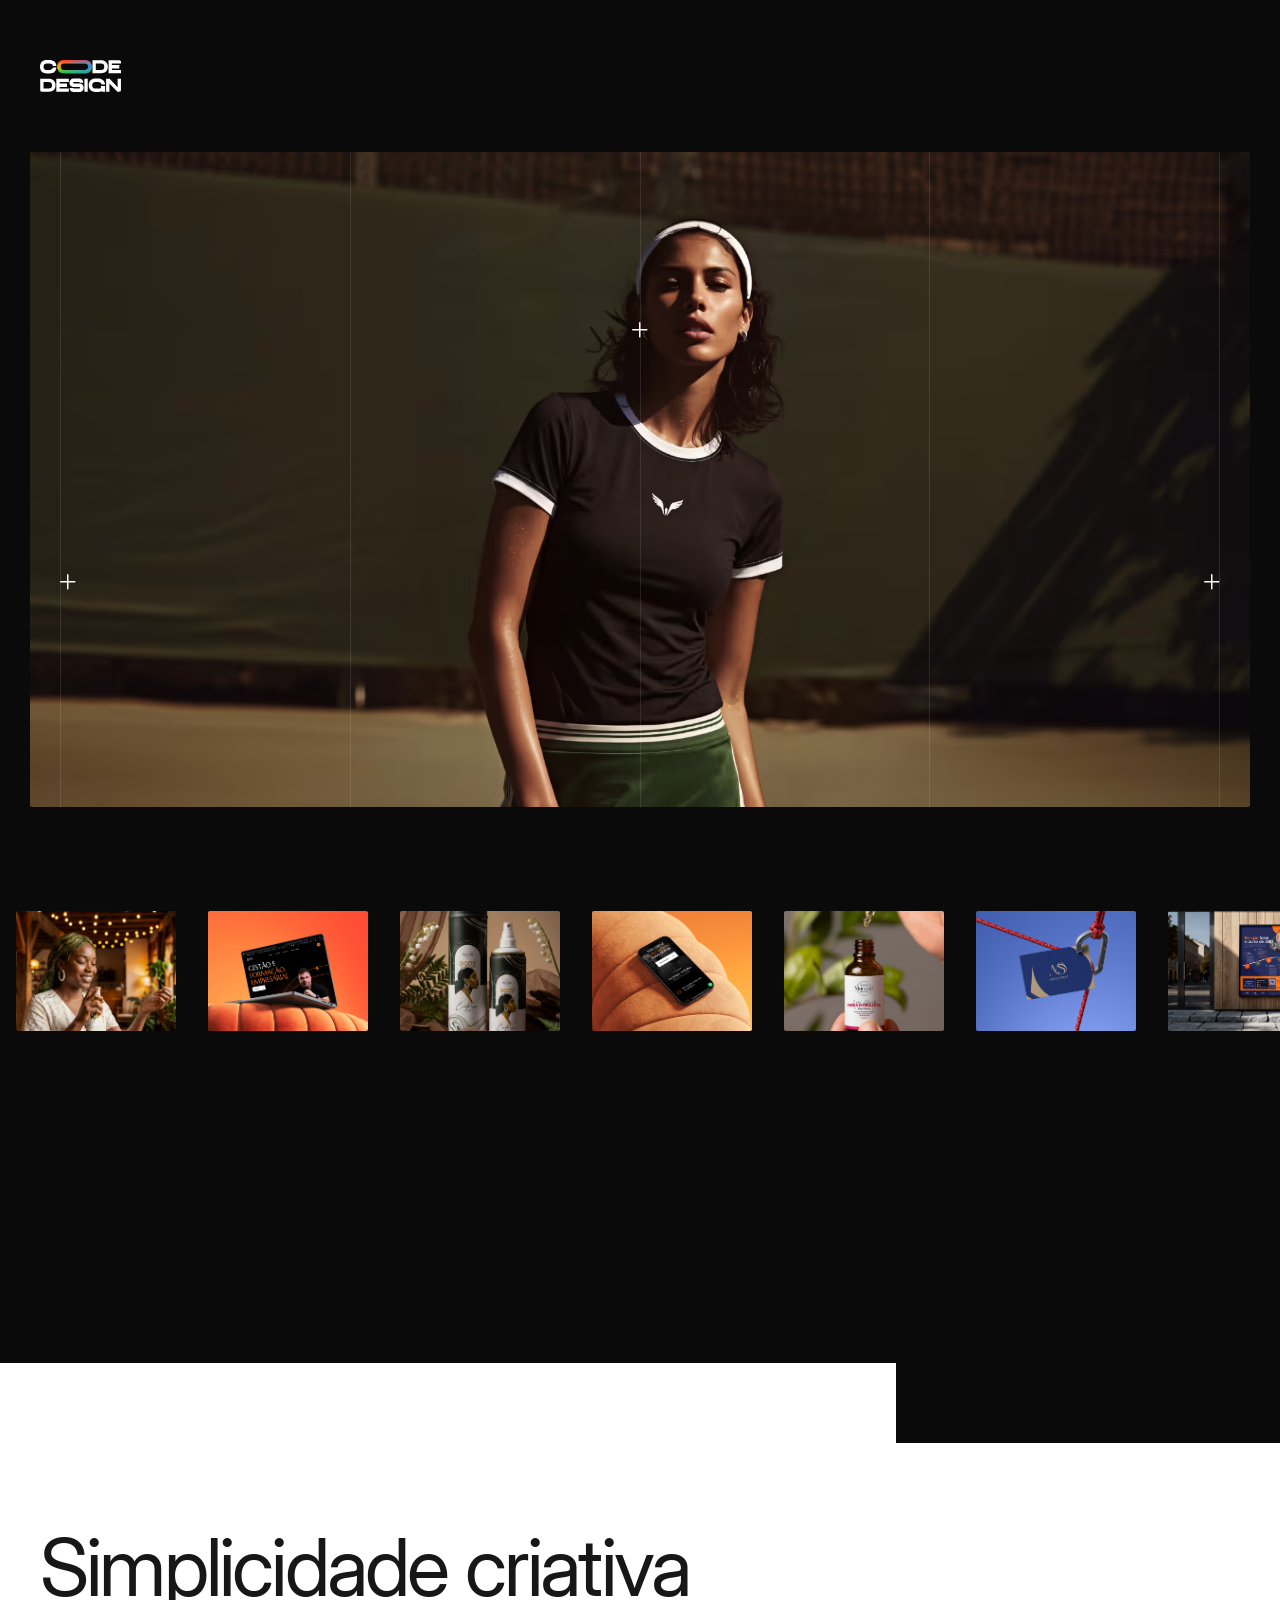
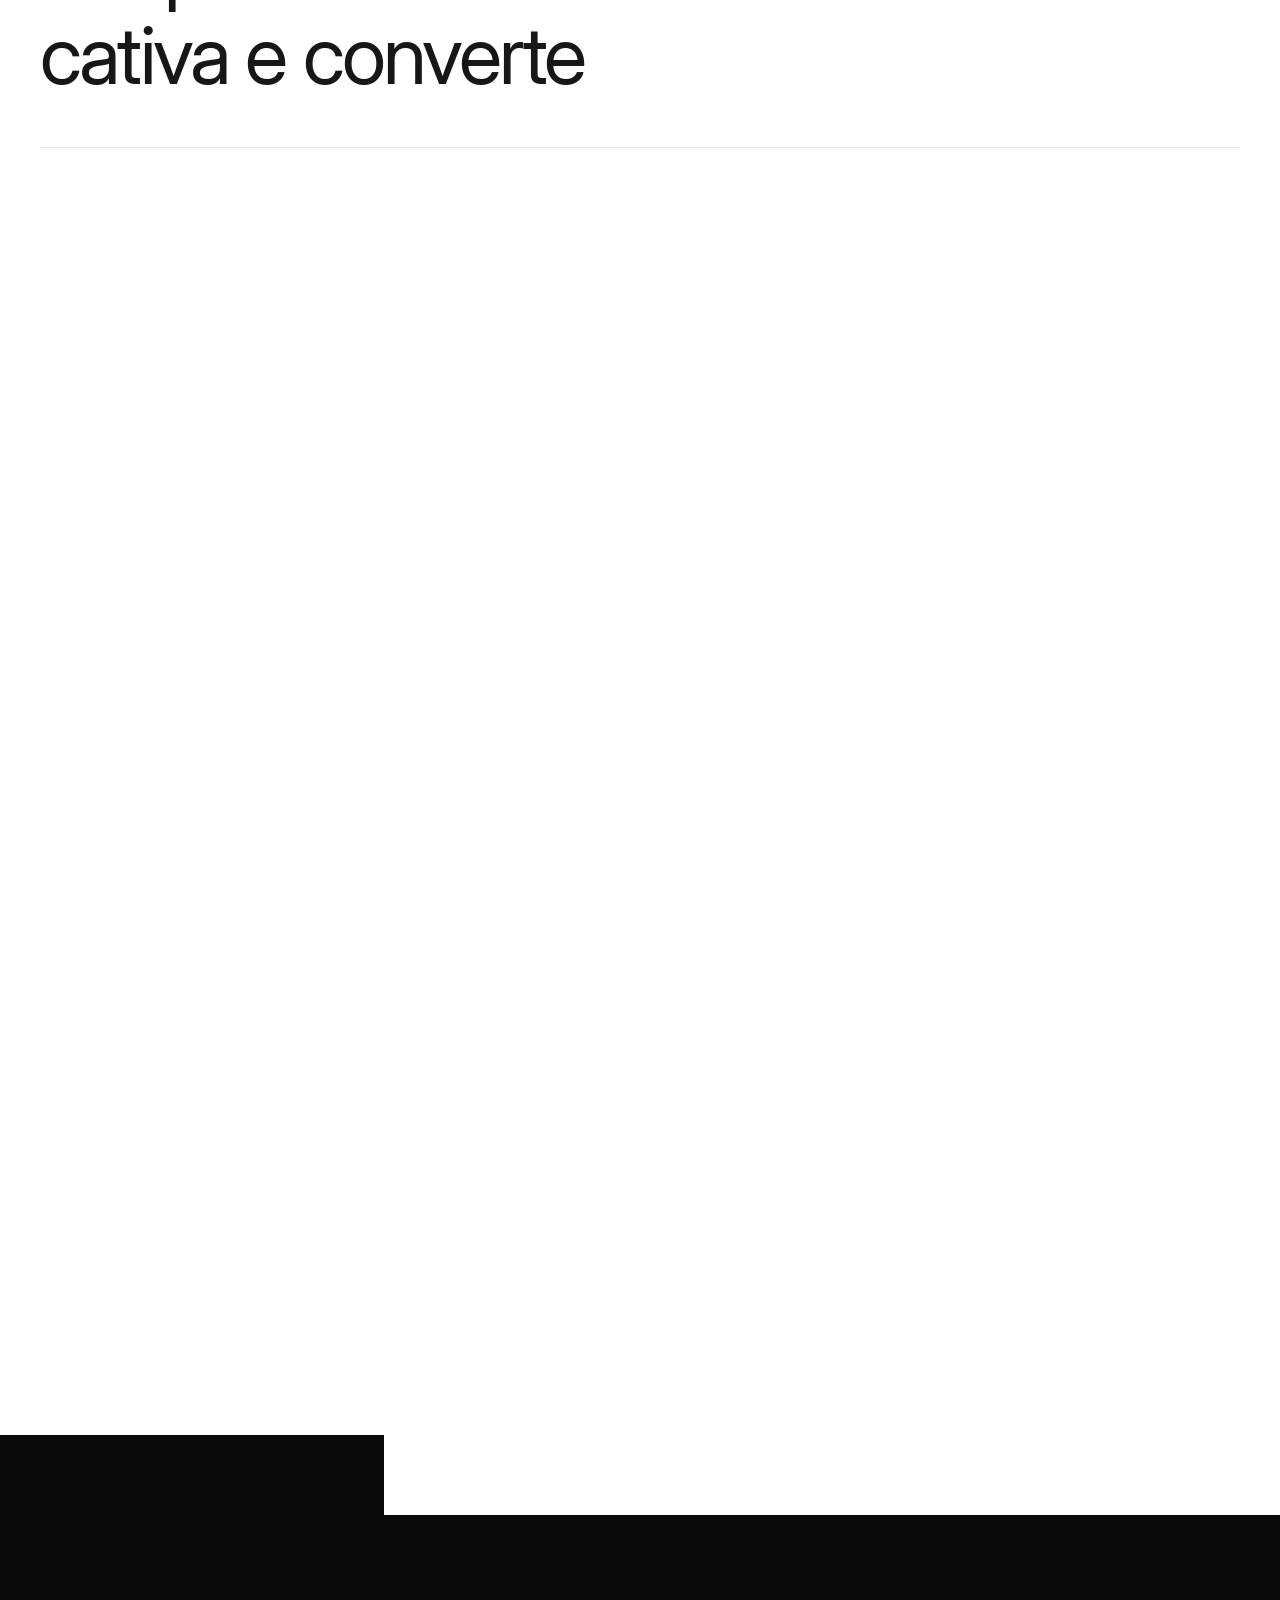
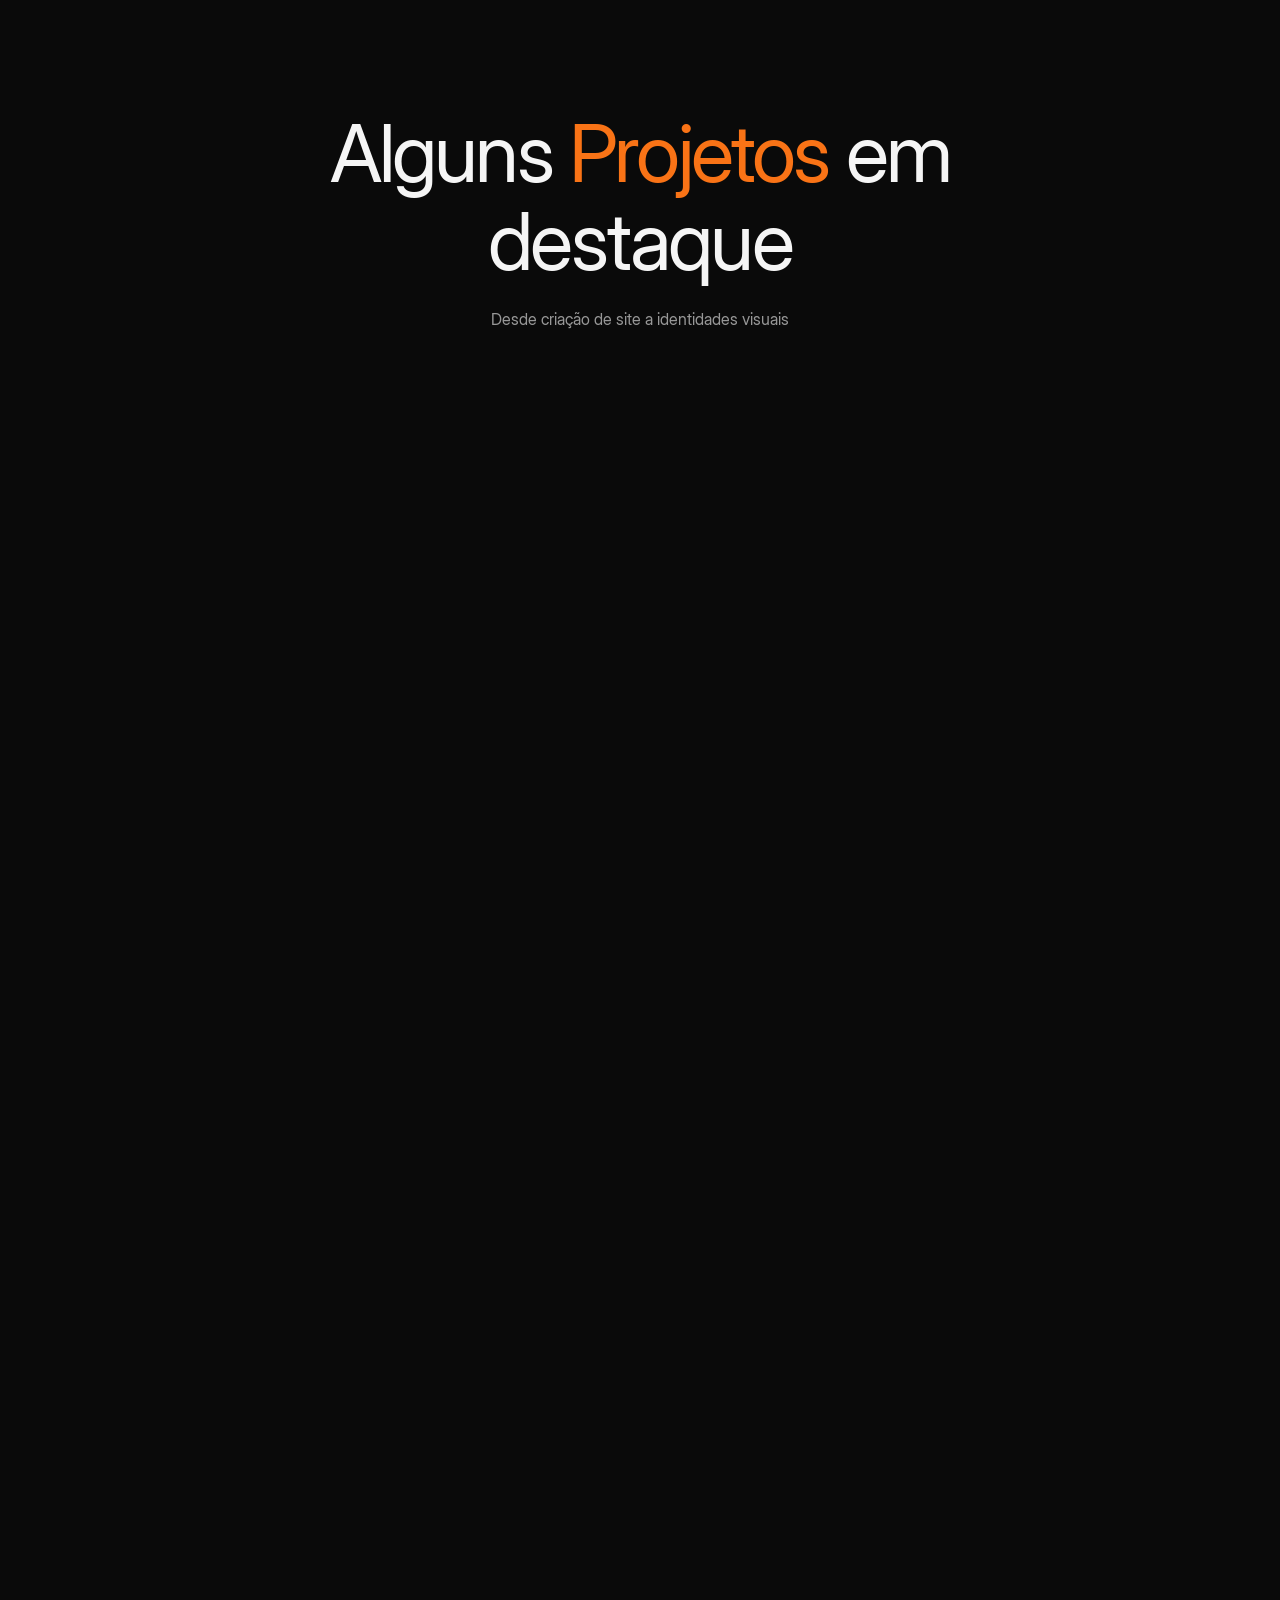
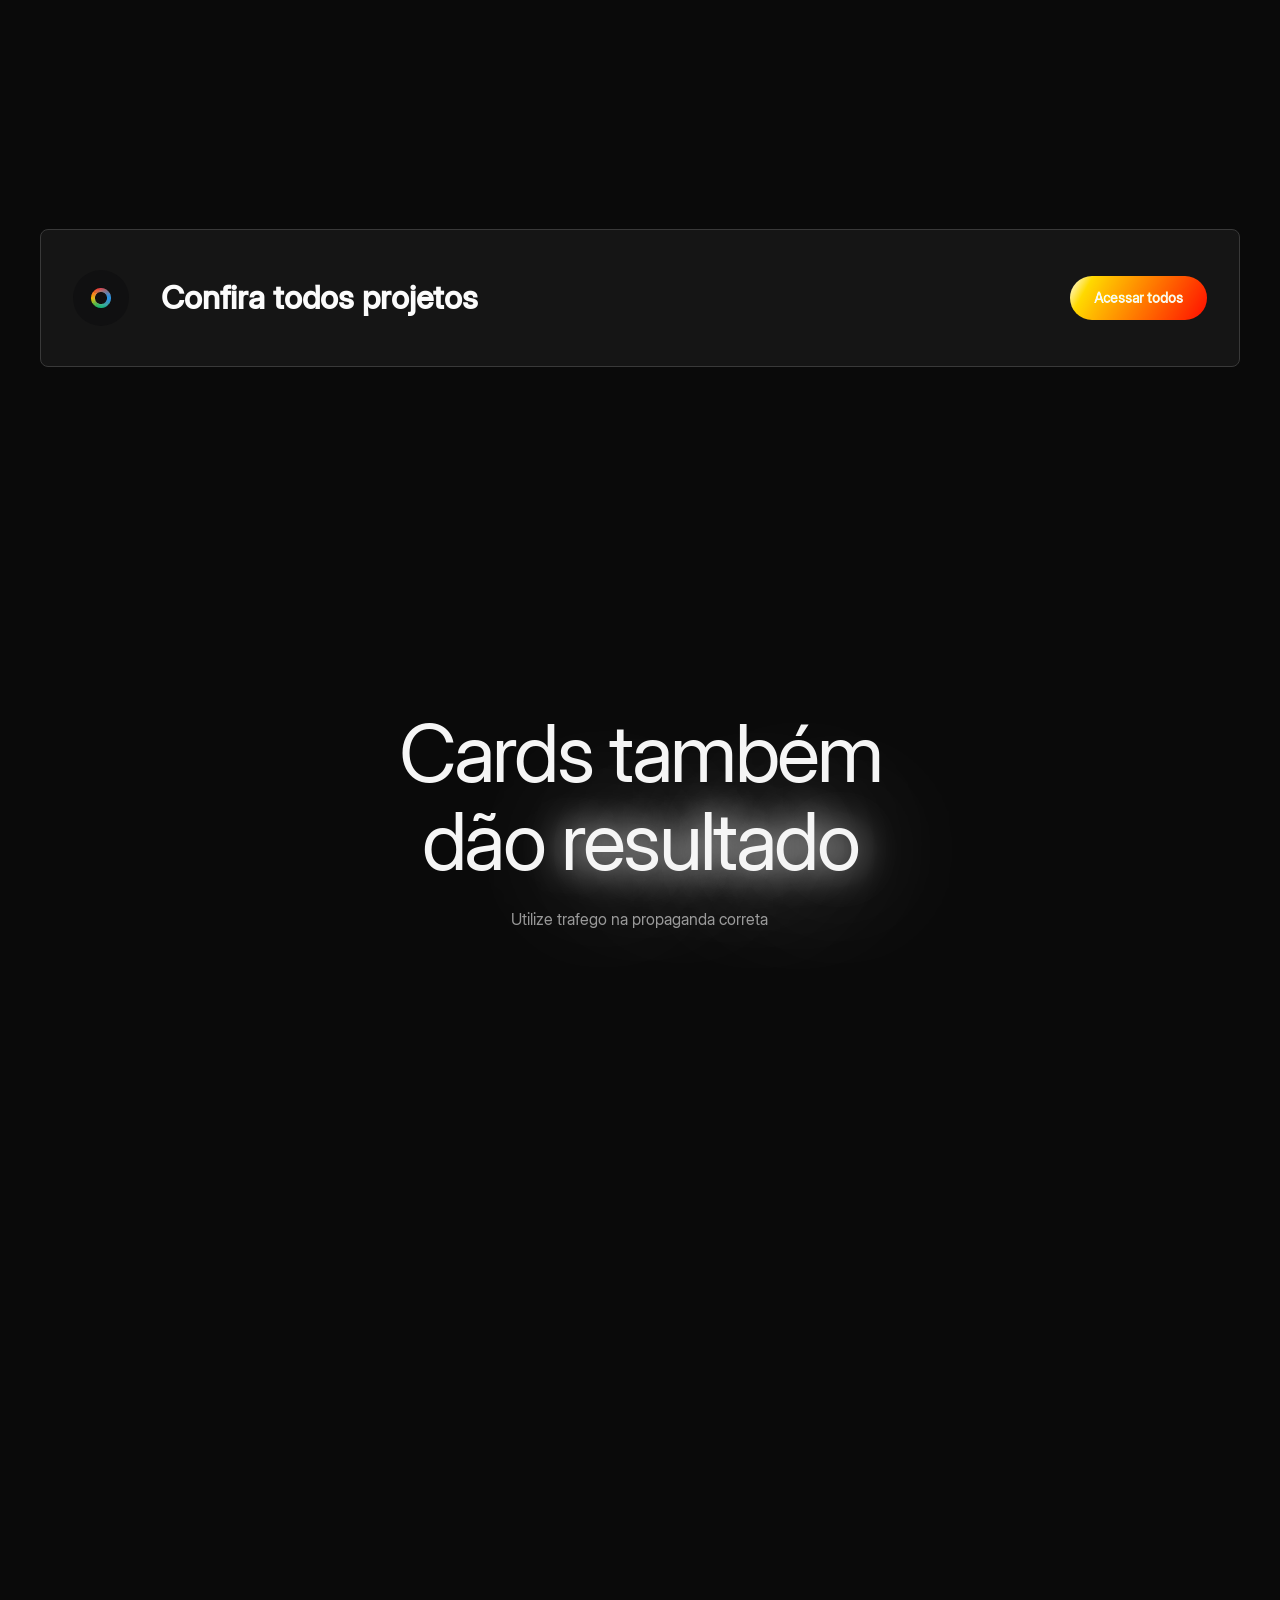
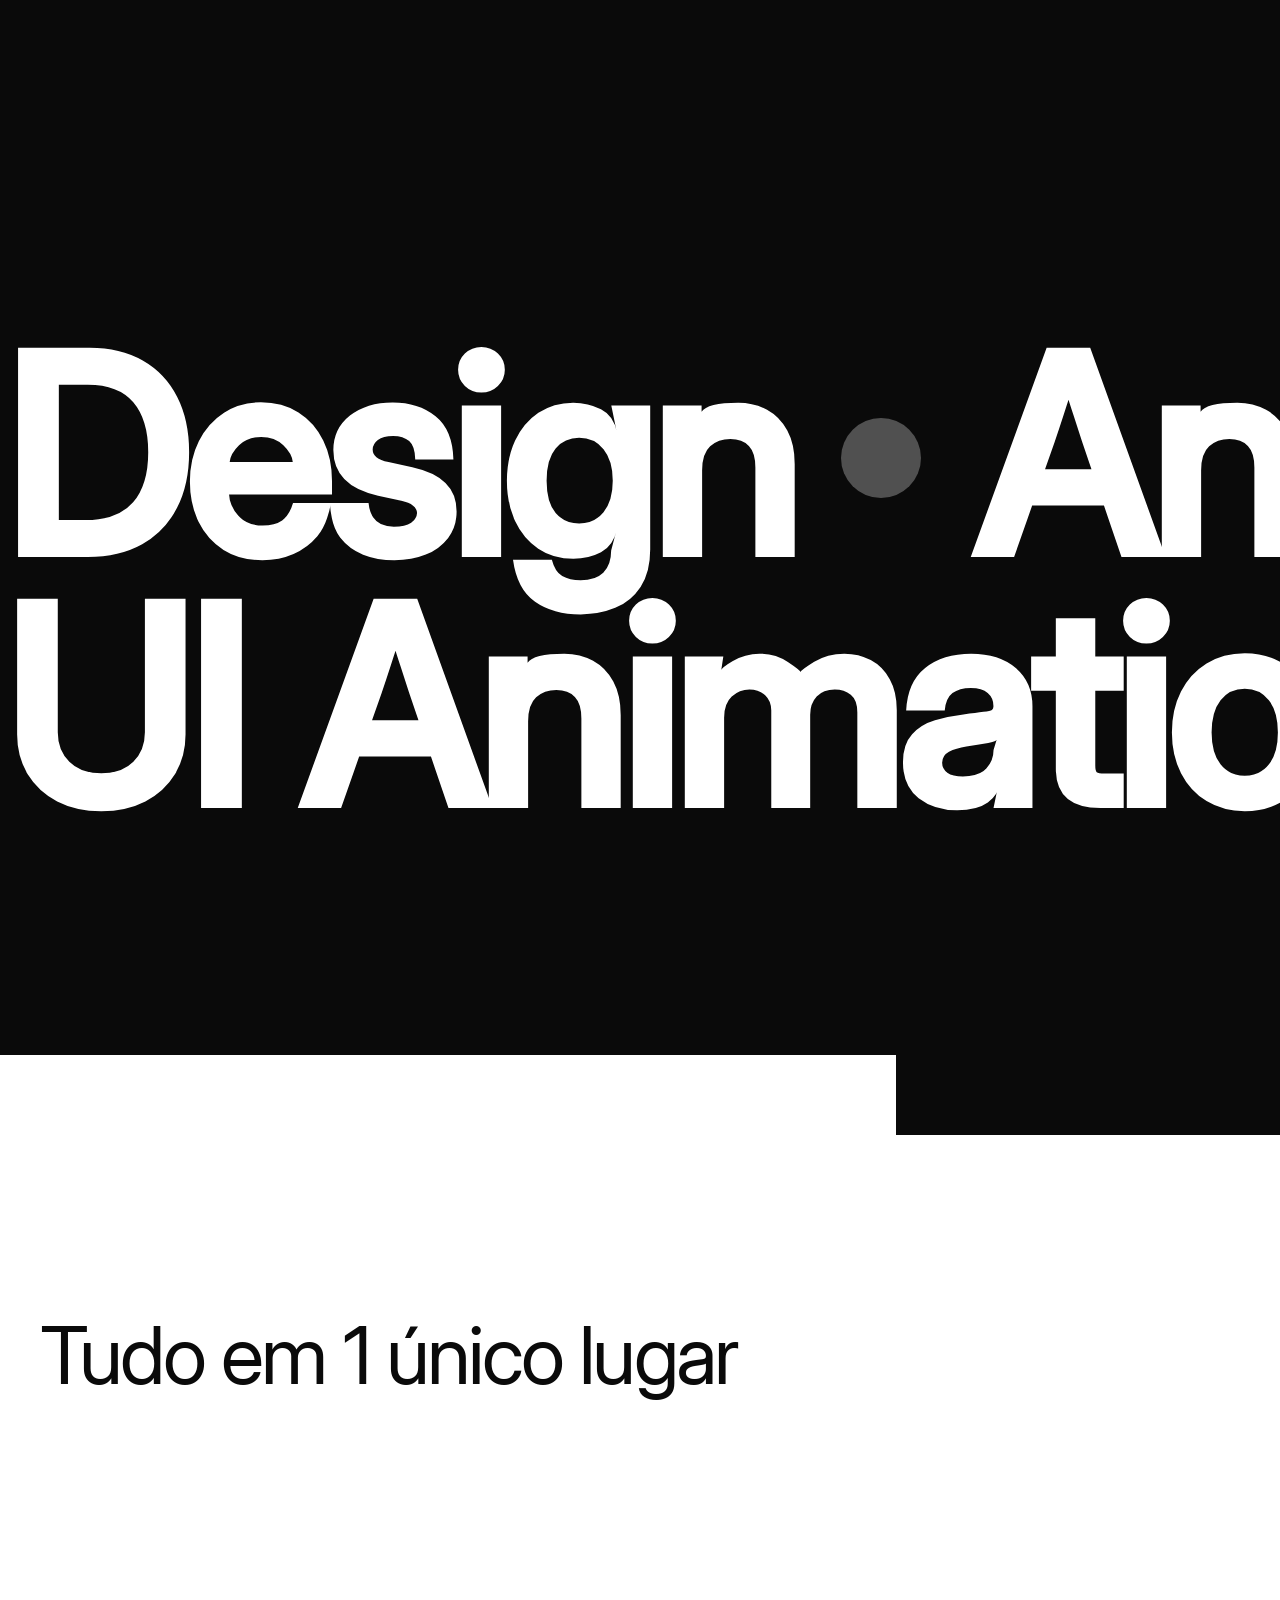
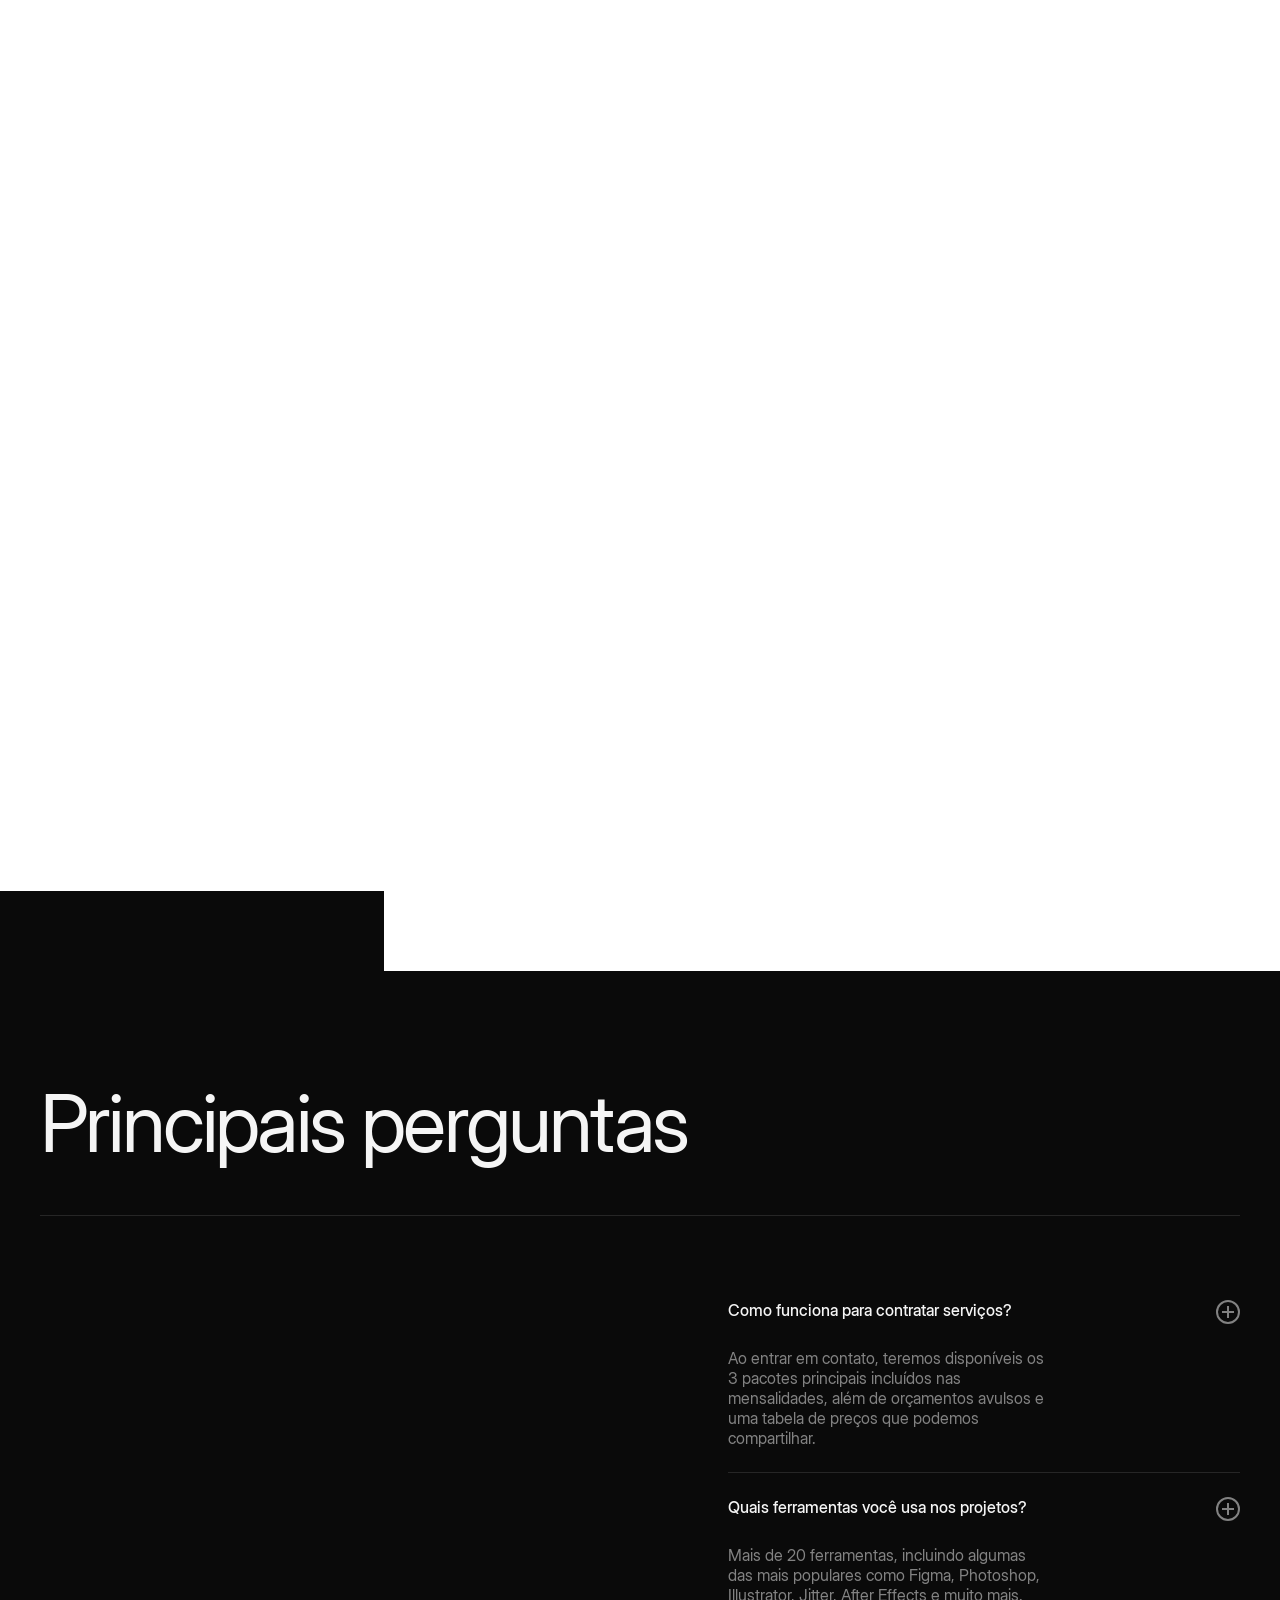
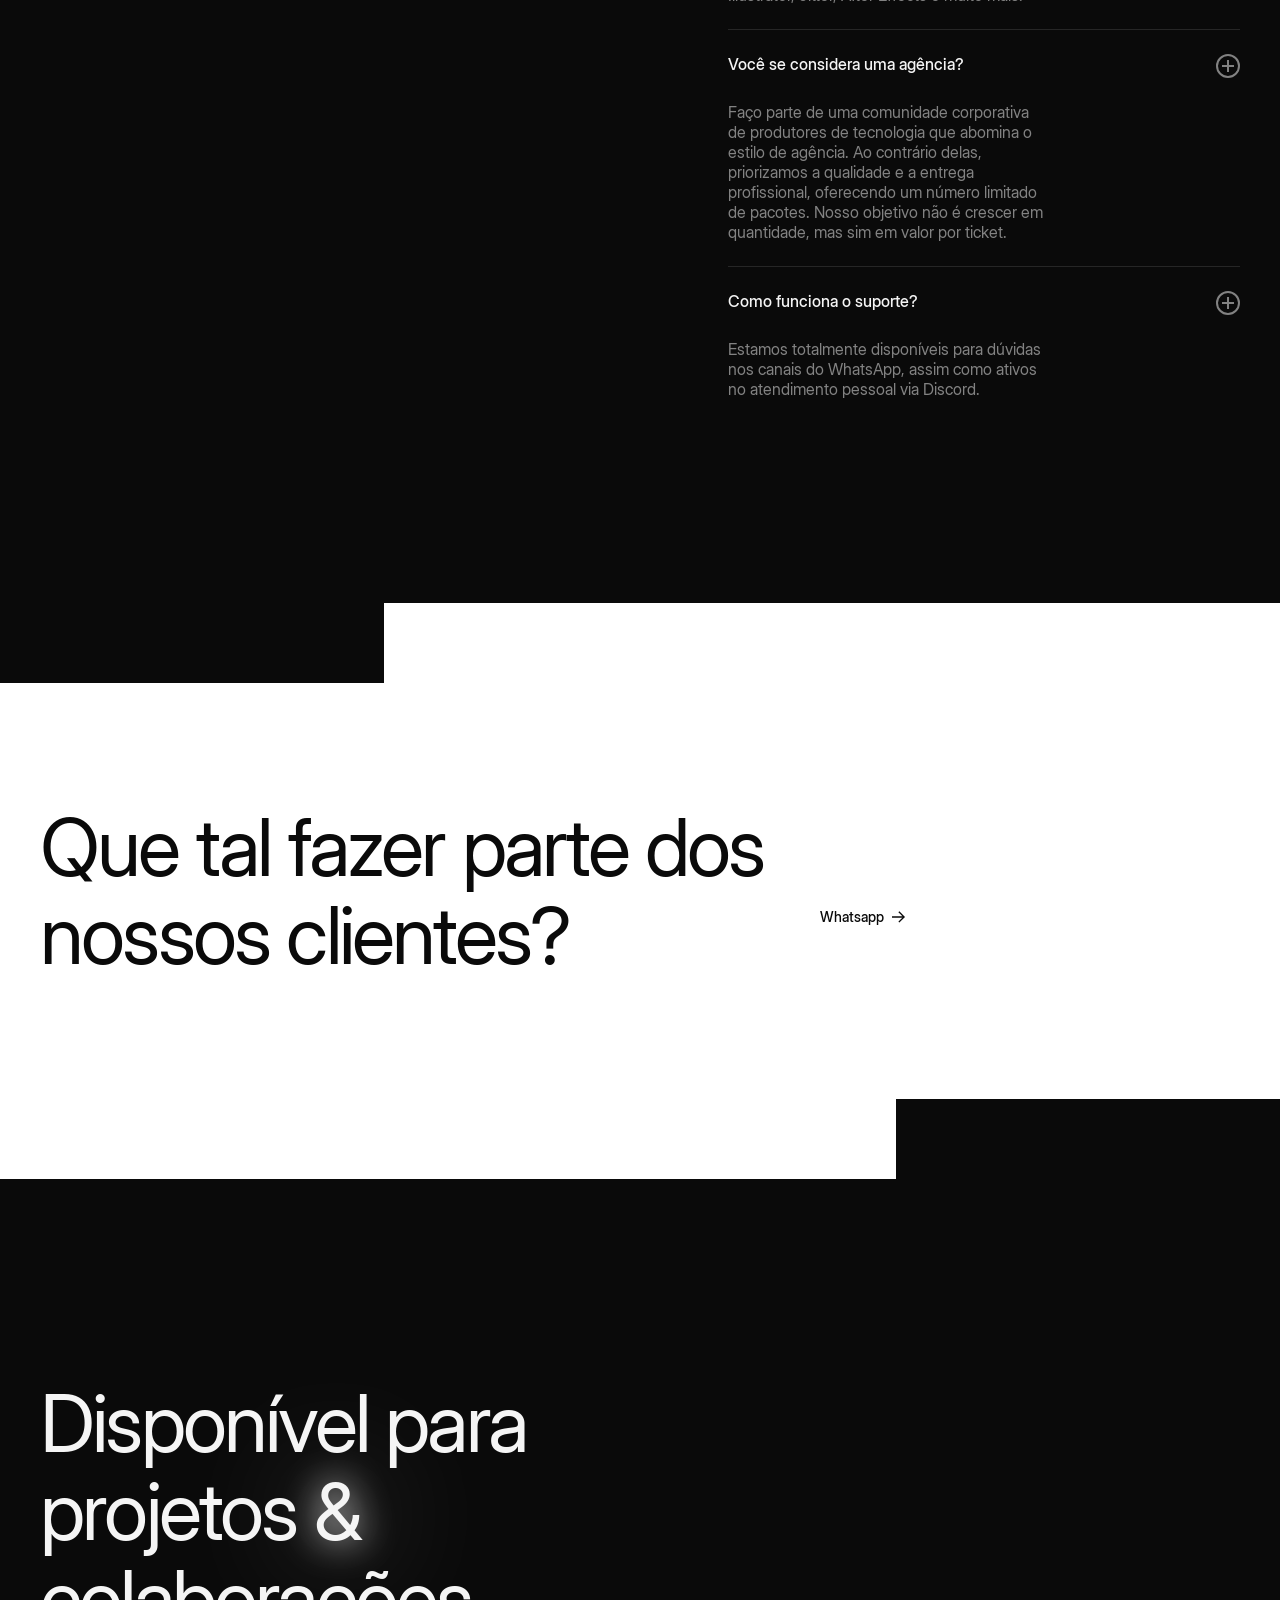
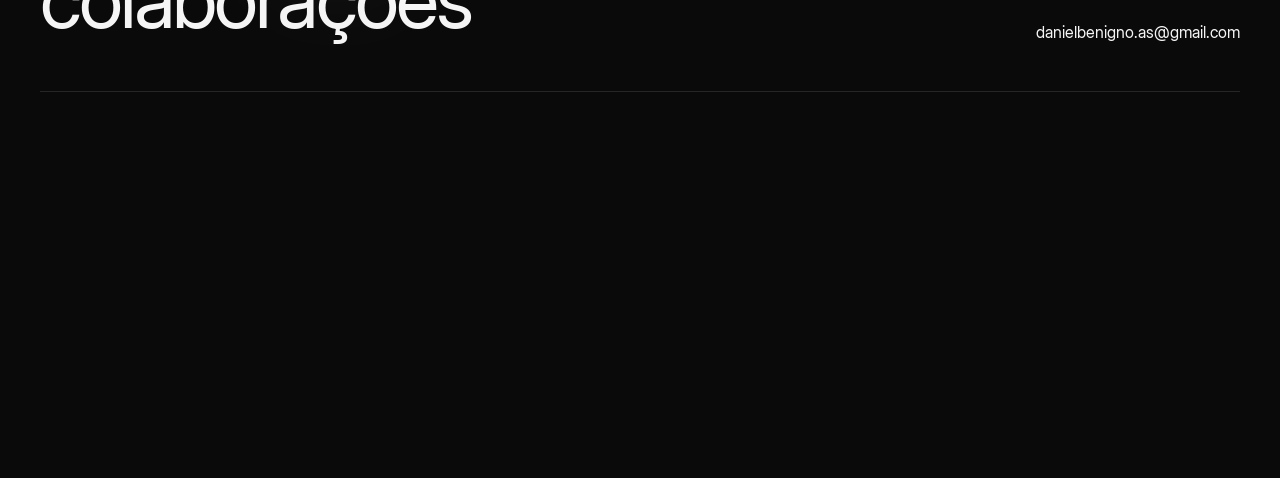
==== commit 0bf9f121: "Animação hero" ====
--- a/index.html
+++ b/index.html
@@ -204,6 +204,20 @@
   .menu_button-mobile.w--open .menu_button-icon{display:none;}
   .menu_button-mobile.w--open .menu_button-icon.is-close{display:block;}
 }
+/* Hero background image zoom in and blur animation */
+@keyframes heroZoomBlur {
+  0% {
+    transform: scale(1.2);
+    filter: blur(10px);
+  }
+  100% {
+    transform: scale(1);
+    filter: blur(0);
+  }
+}
+.hero-bg-image {
+  animation: heroZoomBlur 2s ease-out;
+}
 </style>
     </div>
     <div data-animation="default" data-collapse="medium" data-duration="400" data-easing="ease" data-easing2="ease" data-doc-height="1" role="banner" class="nav w-nav">
@@ -264,10 +278,10 @@
                     </svg></div>
                 </div>
                 <div class="hero-top-left text-ms">
-                  <div>Branding /<br>Deisng / UI/UX /<br>Strategy /</div>
+                  <div data-load-text="">Branding /<br>Deisng / UI/UX /<br>Strategy /</div>
                 </div>
                 <div id="w-node-fa576322-b214-6cbd-6e77-c93c2af65eba-b9c3d9c4" class="hero-top-right">
-                  <div class="hero-top-right text-ms">Toda empresa precisa<br>gerar impacto<br>e estar disposta a evoluir.</div>
+                  <div class="hero-top-right text-ms" data-load-text="">Toda empresa precisa<br>gerar impacto<br>e estar disposta a evoluir.</div>
                 </div>
               </div>
               <div class="hero-bottom">
@@ -284,9 +298,9 @@
                     </svg></div>
                 </div>
                 <div class="hero-heading-wrap">
-                  <div class="body-text-1 cc-1">Hoje a sua</div>
-                  <div class="display-01 hero-title laptop">Marca</div>
-                  <div class="hero-heading-small body-text-1">Começa aqui</div>
+                  <div class="body-text-1 cc-1" data-load-text="">Hoje a sua</div>
+                  <div class="display-01 hero-title laptop" data-load-text="">Marca</div>
+                  <div class="hero-heading-small body-text-1" data-load-text="">Começa aqui</div>
                 </div>
               </div>
             </div>
